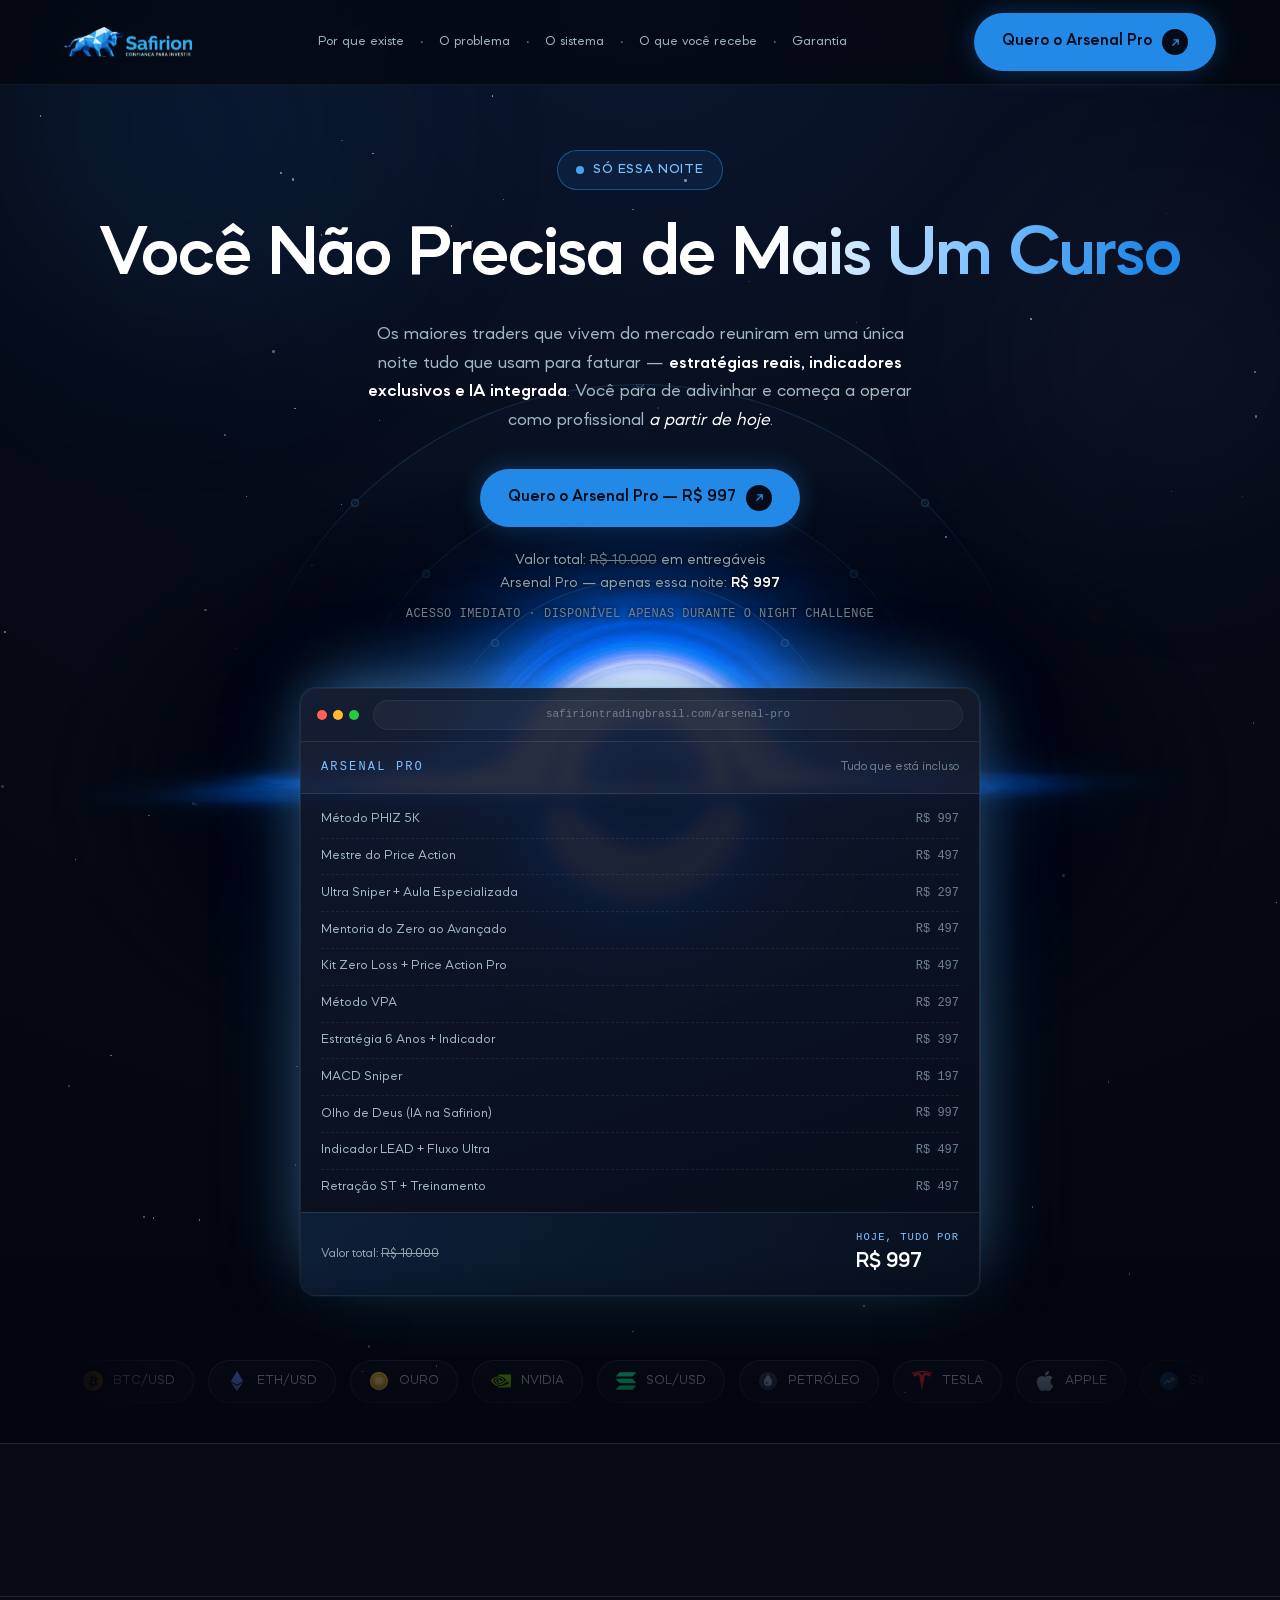
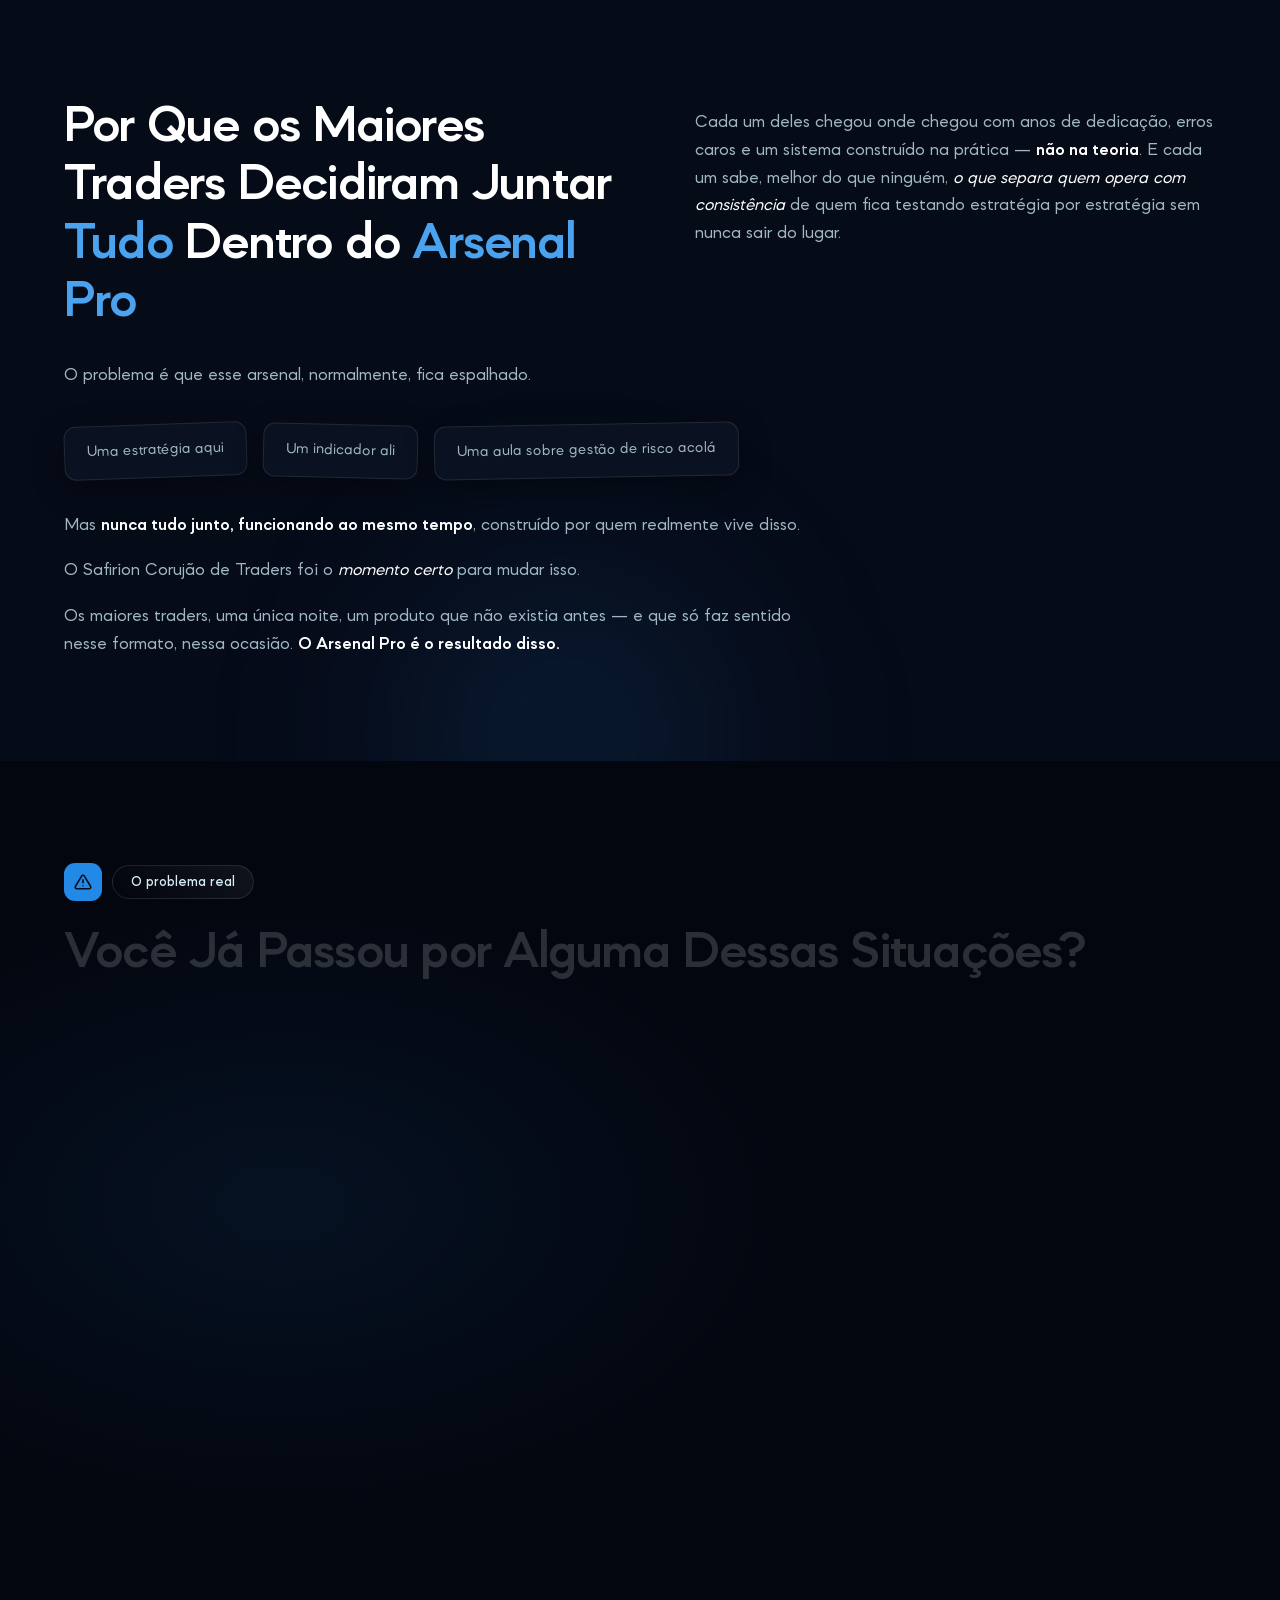
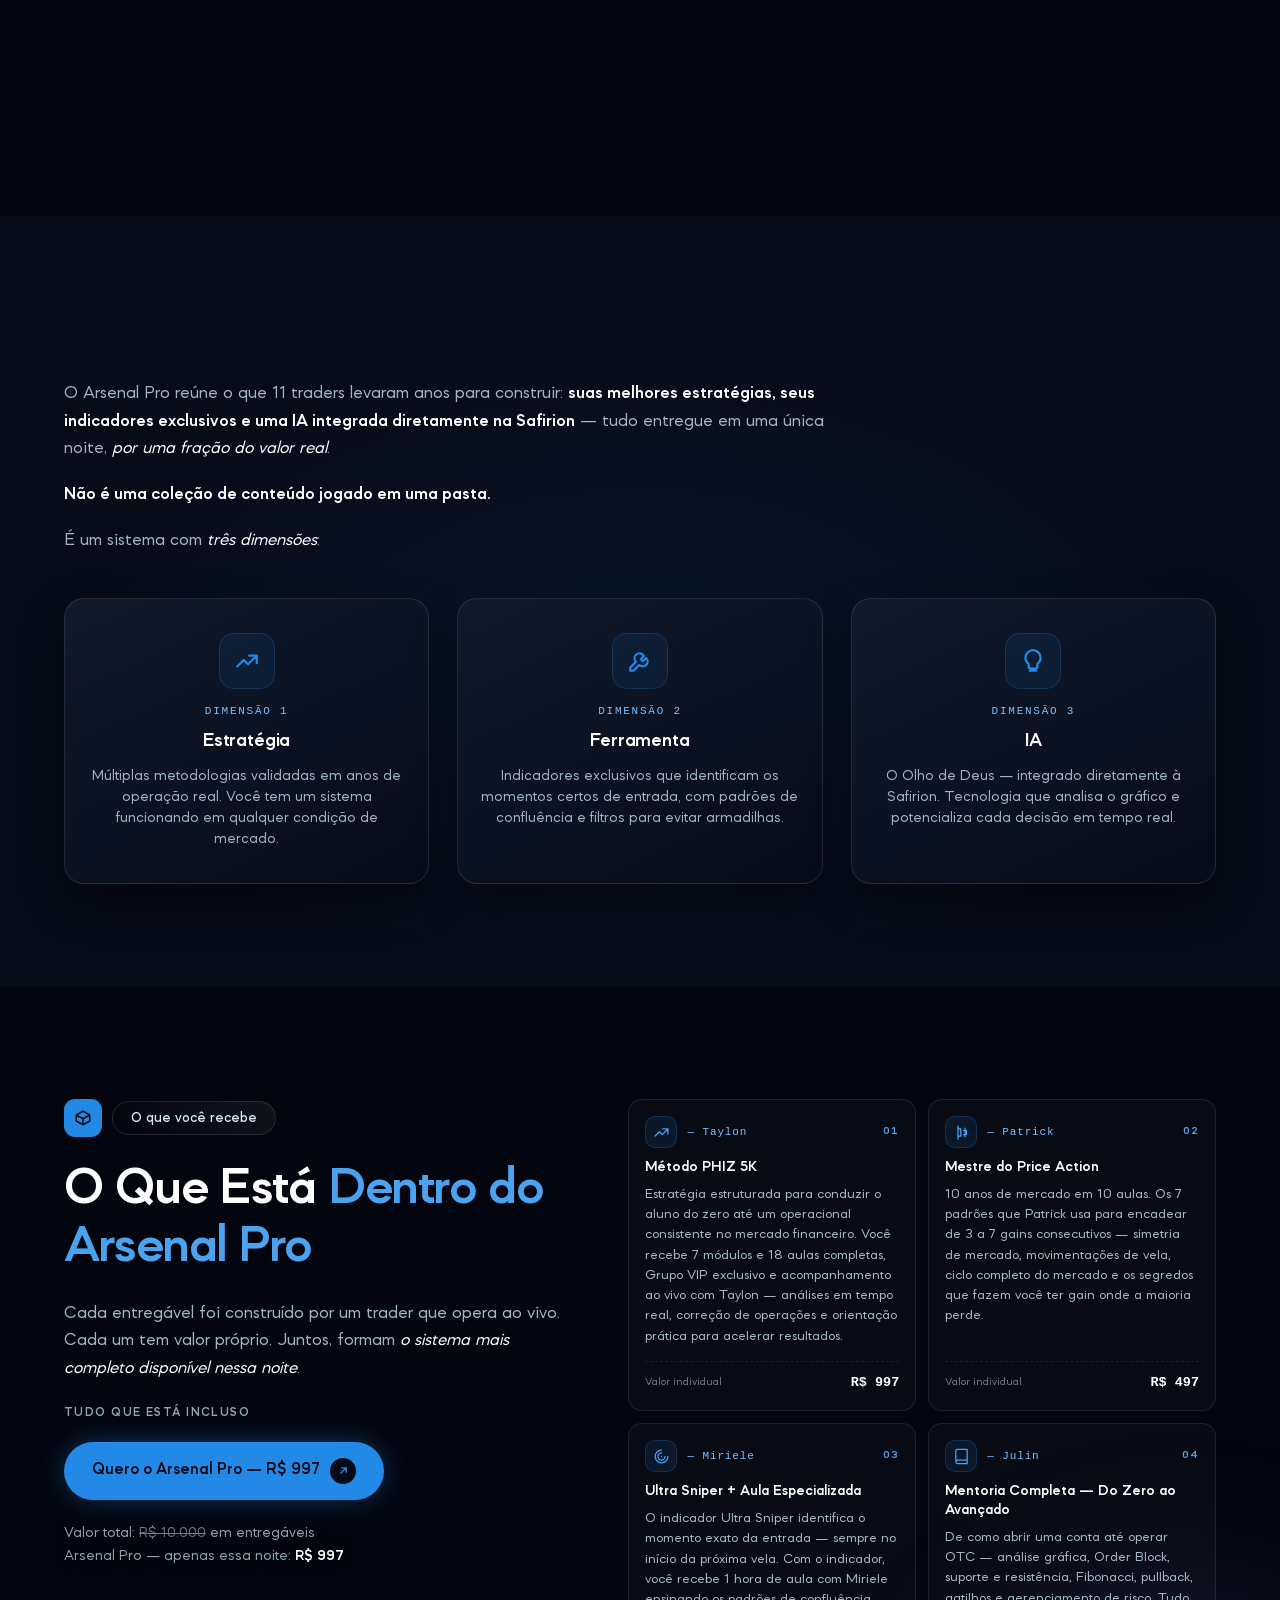
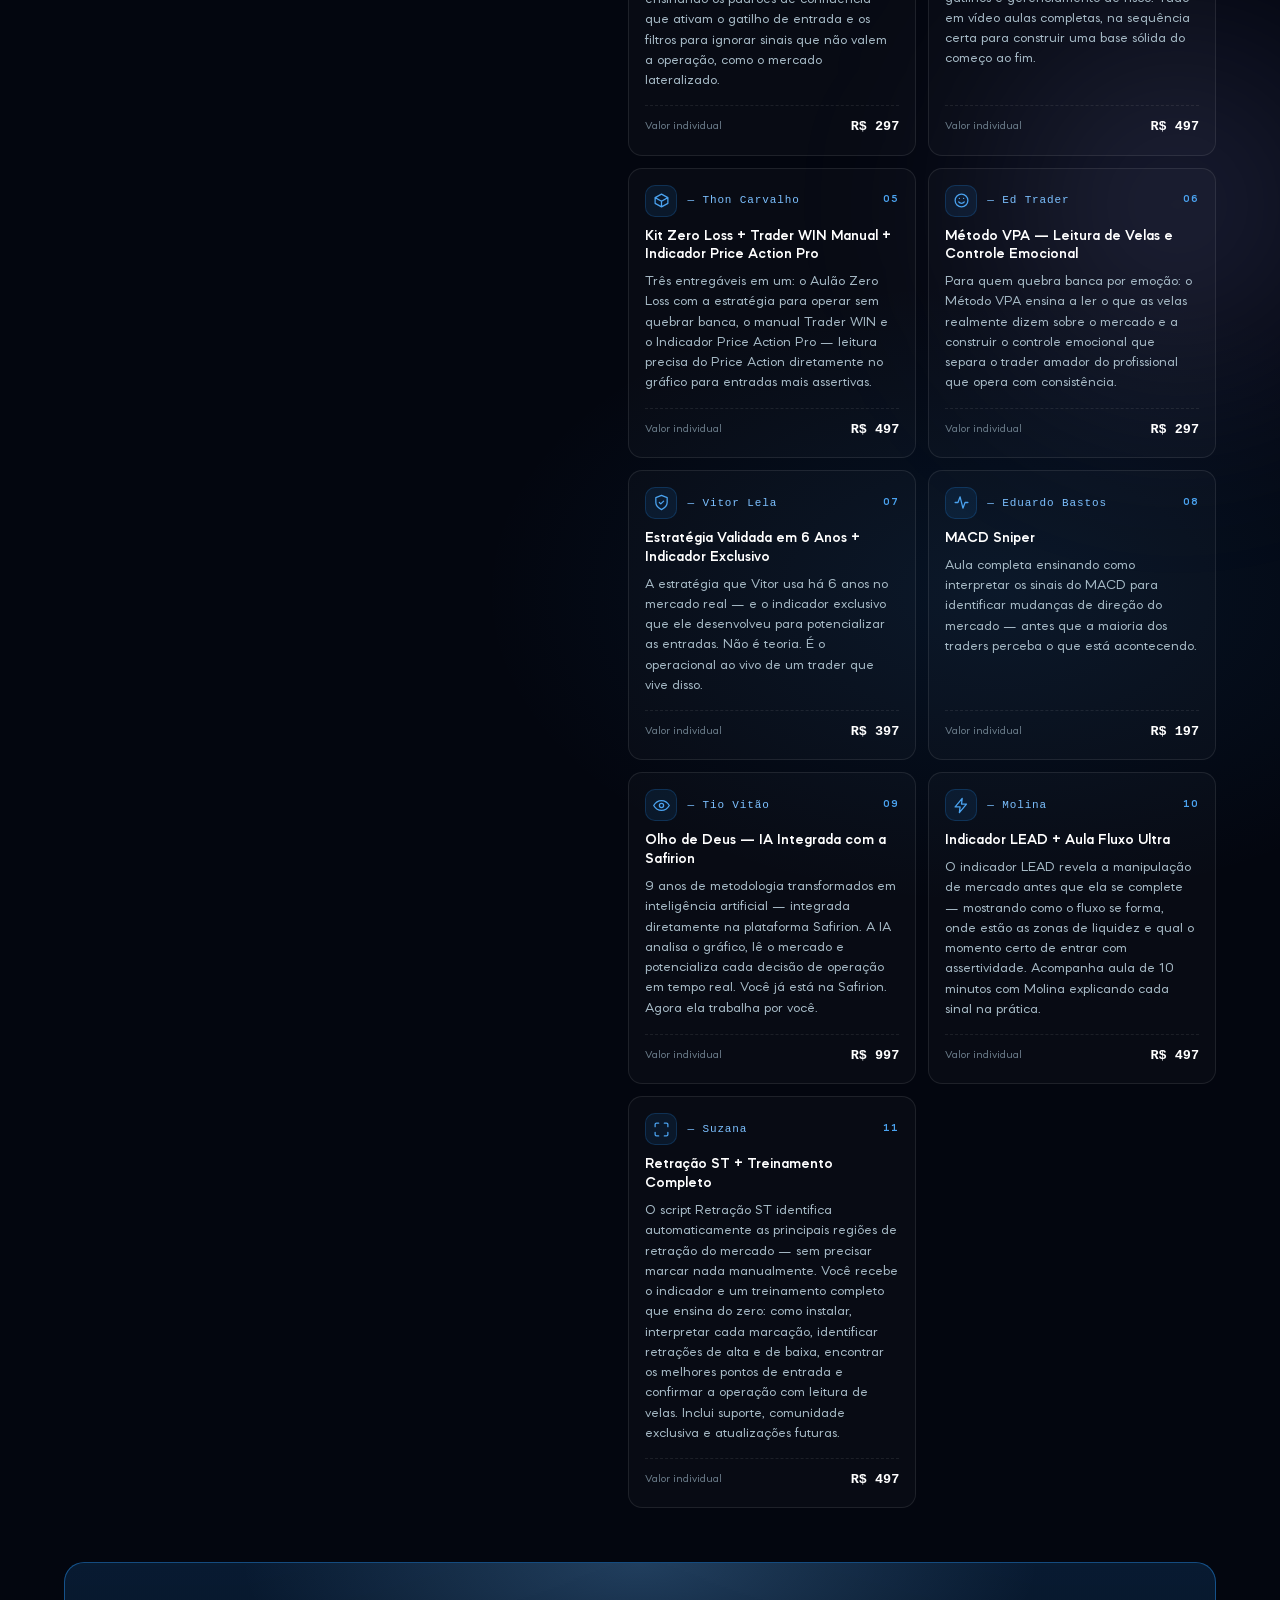
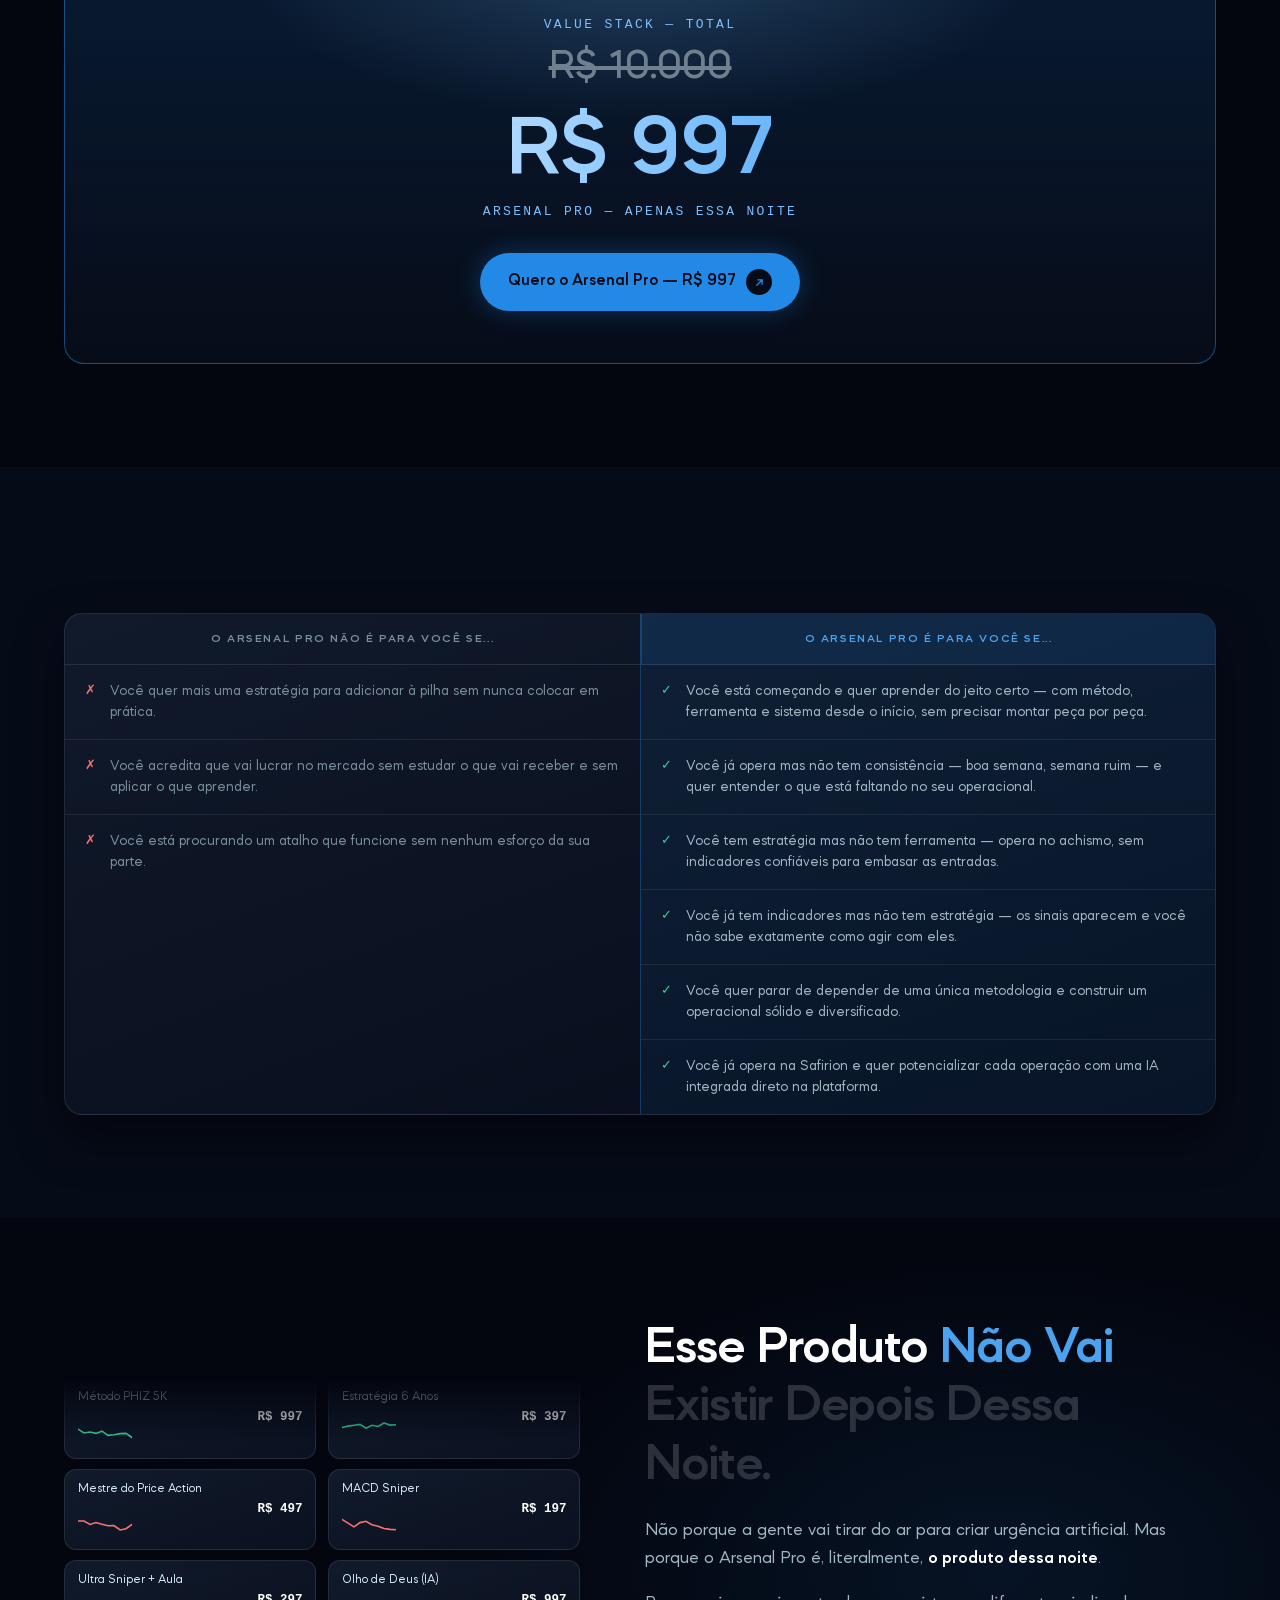
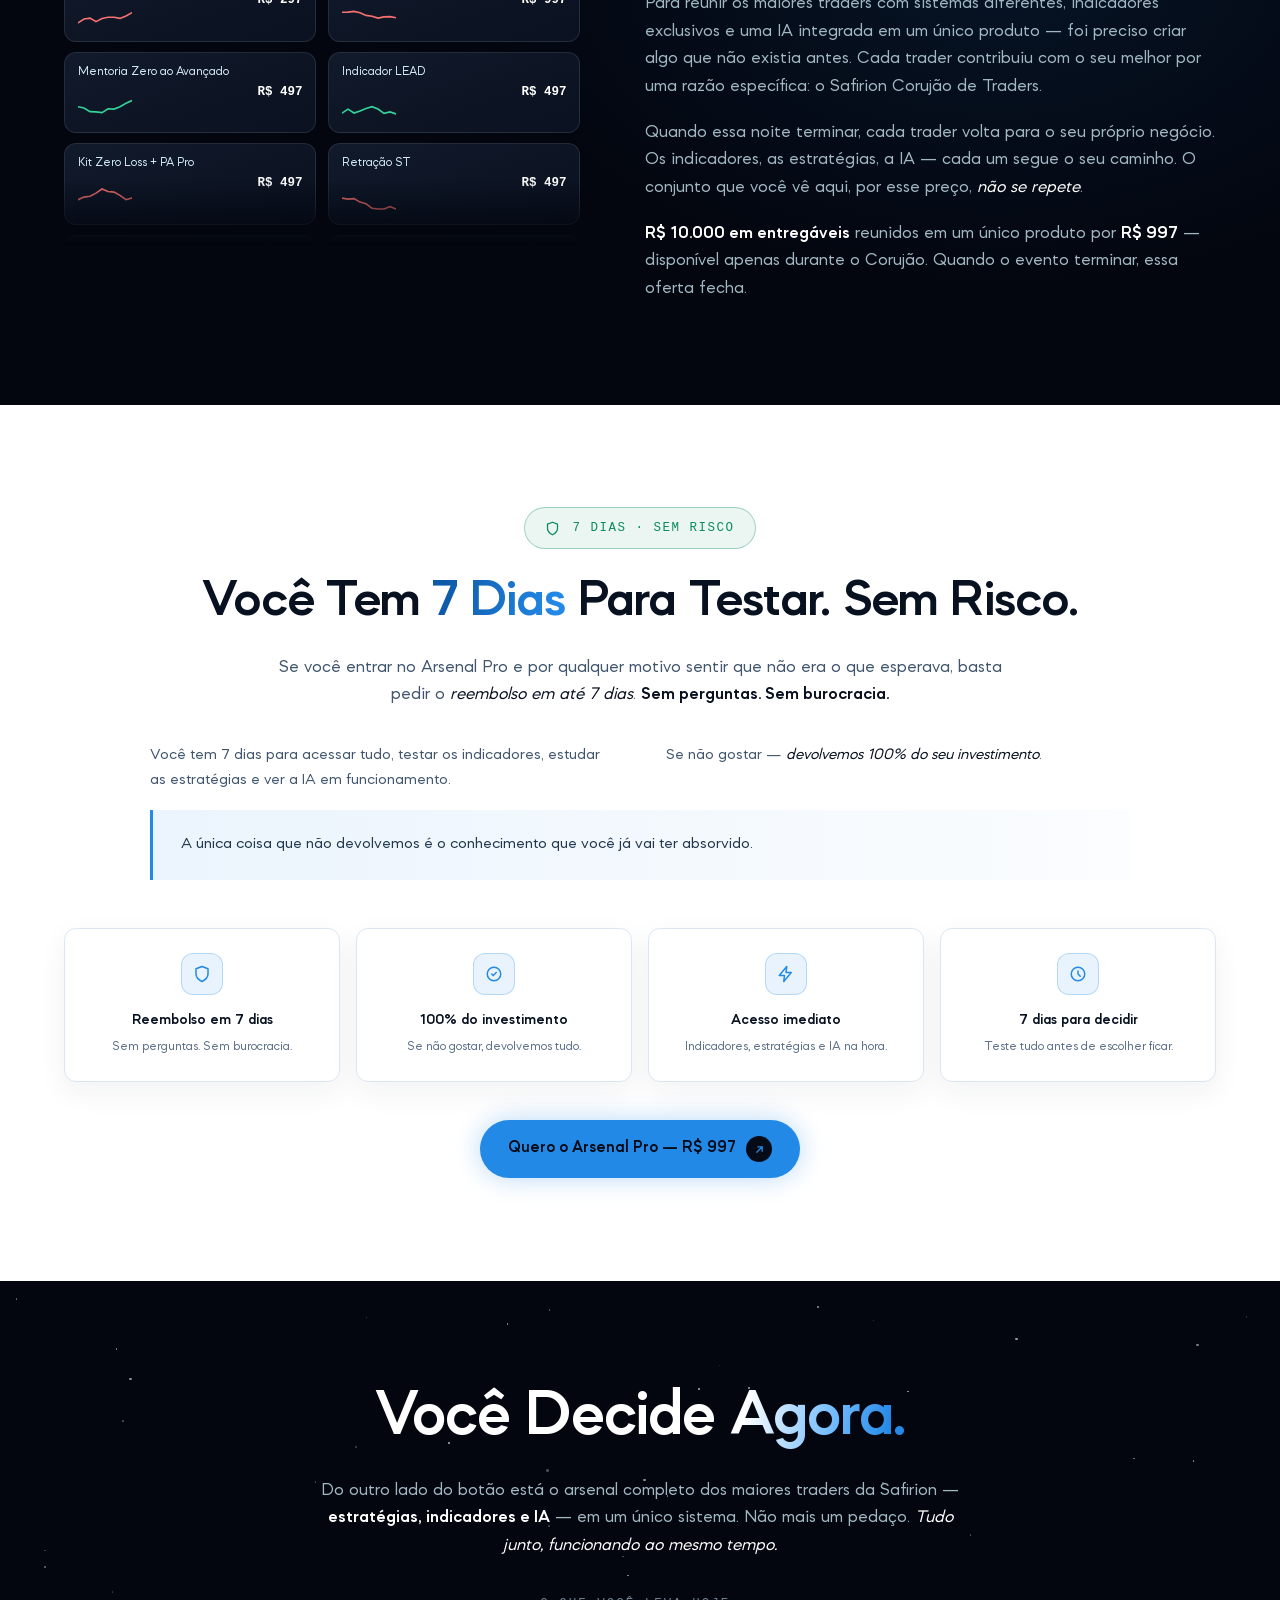
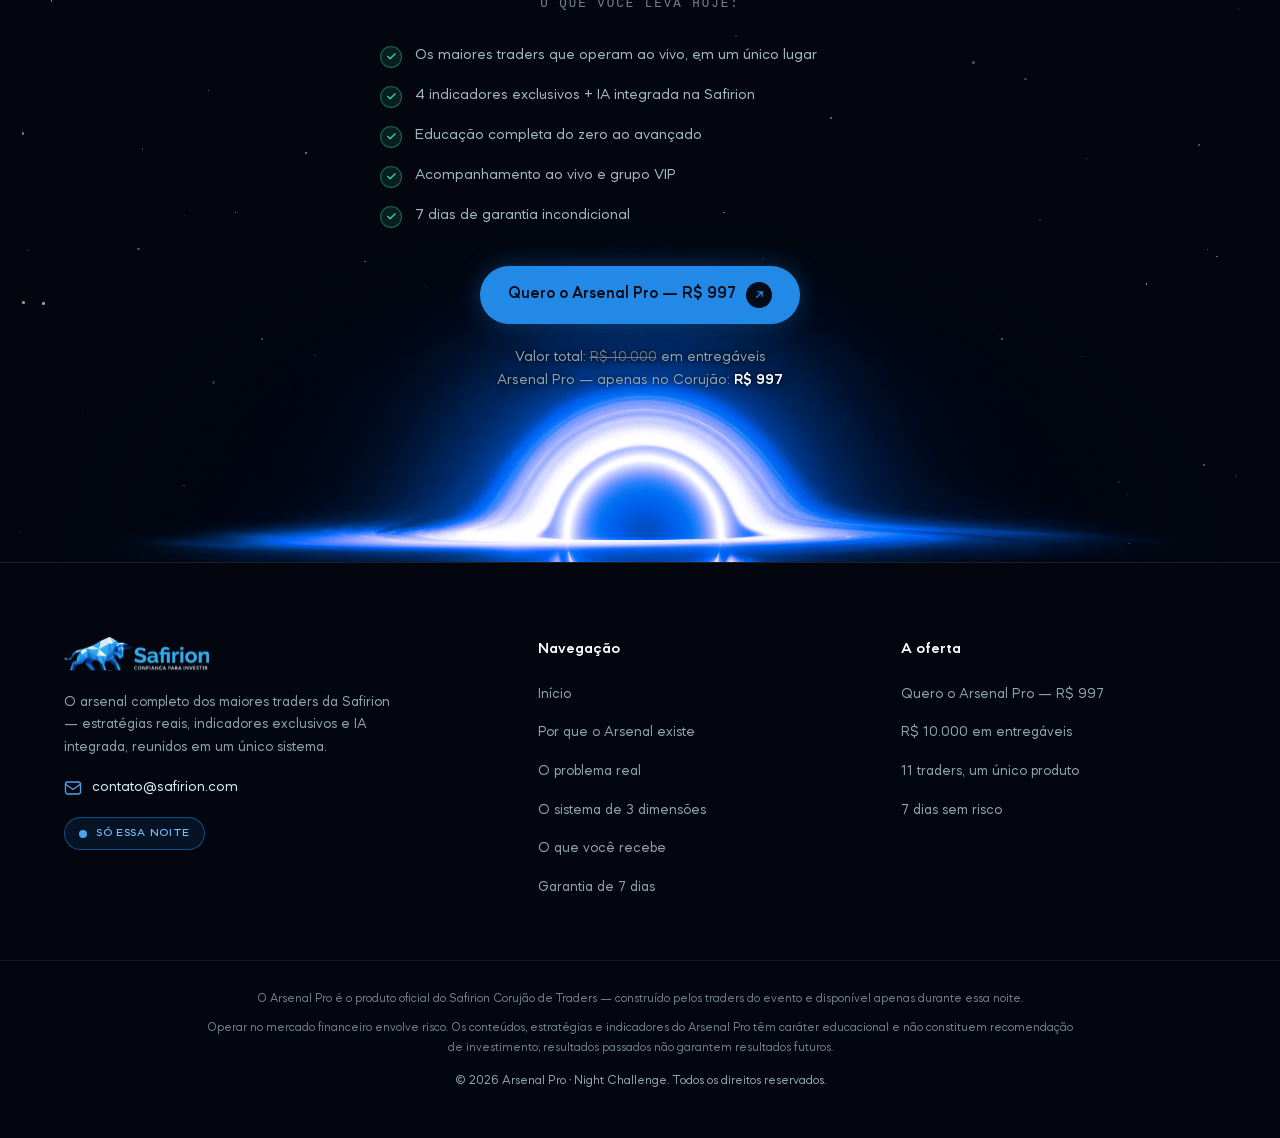
==== index.html @ 8c276f21 "Eyebrow acompanha o bloco sticky e o grude engata so ao chegar na secao O eyebrow "O que voce recebe" ====
<!DOCTYPE html>
<html lang="pt-BR">
<head>
<meta charset="UTF-8" />
<meta name="viewport" content="width=device-width, initial-scale=1.0" />
<title>Arsenal Pro | Night Challenge</title>
<meta name="description" content="O arsenal completo dos maiores traders que operam ao vivo: estratégias reais, indicadores exclusivos e IA integrada na Safirion. Disponível apenas durante o Night Challenge." />
<link rel="icon" href="data:image/svg+xml,%3Csvg xmlns='http://www.w3.org/2000/svg' viewBox='0 0 32 32'%3E%3Crect width='32' height='32' rx='7' fill='%23070C19'/%3E%3Cpath d='M16 6 L26 26 H21.5 L16 14.5 L10.5 26 H6 Z' fill='%232389E6'/%3E%3C/svg%3E" />
<style>
/* ============ FONTES (Mazzard — mesma família da Safirion) ============ */
@font-face{font-family:'Mazzard';src:url('assets/fonts/mazzard-light.woff2') format('woff2');font-weight:300;font-style:normal;font-display:swap}
@font-face{font-family:'Mazzard';src:url('assets/fonts/mazzard-regular.woff2') format('woff2');font-weight:400;font-style:normal;font-display:swap}
@font-face{font-family:'Mazzard';src:url('assets/fonts/mazzard-medium.woff2') format('woff2');font-weight:500;font-style:normal;font-display:swap}
@font-face{font-family:'Mazzard';src:url('assets/fonts/mazzard-semibold.woff2') format('woff2');font-weight:600;font-style:normal;font-display:swap}

/* ============ TOKENS (extraídos da safirion.com) ============ */
:root{
  --bg:#03060f;            /* fundo profundo */
  --bg-2:#060b18;          /* fundo seção */
  --bg-card:#0a1120;       /* cartão */
  --azul:#2389e6;          /* acento primário */
  --azul-claro:#4ba3f0;
  --azul-glow:#7cc0ff;
  --roxo:#9e9eff;
  --verde:#34d399;
  --vermelho:#f87171;
  --txt:#ffffff;
  --txt-2:#a1b8c3;         /* corpo */
  --txt-3:#8fa5b1;
  --txt-4:#6f818f;
  --borda:rgba(255,255,255,.1);
  --borda-azul:rgba(35,137,230,.5);
  --chip-bg:rgba(35,137,230,.1);
  --r:12px;
  --mono:ui-monospace,SFMono-Regular,'SF Mono',Menlo,monospace;
  --sans:'Mazzard',-apple-system,BlinkMacSystemFont,'Segoe UI',Roboto,sans-serif;
  --glow-cta:0 .6px 3px -0.4px rgba(35,137,230,.21),0 1.8px 9px -0.8px rgba(35,137,230,.24),0 4.8px 24px -1.1px rgba(35,137,230,.29),0 15px 75px -1.5px rgba(35,137,230,.48),0 .6px 3.2px -1.3px rgba(124,192,255,.96),0 1.9px 9.7px -2.5px rgba(124,192,255,.88),0 5.1px 25.5px -3.8px rgba(124,192,255,.68);
}
*{margin:0;padding:0;box-sizing:border-box}
html{scroll-behavior:smooth;scroll-padding-top:96px}
body{background:var(--bg);color:var(--txt);font-family:var(--sans);font-weight:400;line-height:1.6;overflow-x:hidden;-webkit-font-smoothing:antialiased}
::selection{background:rgba(35,137,230,.4)}
img{max-width:100%}
em{font-style:italic;color:var(--txt)}
strong{font-weight:600;color:var(--txt)}
a{color:inherit}

/* ============ UTILITÁRIOS ============ */
.wrap{max-width:1200px;width:100%;min-width:0;margin:0 auto;padding:0 24px;position:relative;z-index:2}
.marquee{max-width:100%;contain:inline-size}
.sec{position:relative;padding:clamp(64px,8vw,120px) 0;overflow:clip}
/* glow radial de fundo por seção (padrão ::before do clone) */
.glow-dir::before{content:'';position:absolute;inset:0;pointer-events:none;z-index:0;background:radial-gradient(760px 460px at 78% 45%,rgba(35,137,230,.1),transparent 68%)}
.glow-esq::before{content:'';position:absolute;inset:0;pointer-events:none;z-index:0;background:radial-gradient(760px 460px at 22% 42%,rgba(35,137,230,.09),transparent 68%)}
.glow-centro::before{content:'';position:absolute;inset:0;pointer-events:none;z-index:0;background:radial-gradient(820px 460px at 50% 58%,rgba(35,137,230,.08),transparent 70%)}
/* eyebrow no padrão do clone: quadrado azul sólido + pill gradiente */
.kicker{display:inline-flex;align-items:center;gap:10px;margin-bottom:24px}
.kicker .dot-chip{width:38px;height:38px;flex:0 0 auto;border-radius:11px;background:var(--azul);display:flex;align-items:center;justify-content:center}
.kicker .dot-chip svg{width:18px;height:18px;stroke:#060b18}
.kicker .pill{padding:9px 18px;border-radius:100px;border:1px solid var(--borda);background:linear-gradient(43deg,rgba(255,255,255,0) 0%,rgba(255,255,255,.06) 100%);font-size:14px;font-weight:500;color:#d6edf8;line-height:1}
/* headline "shine" do clone: bordas esmaecem no fundo, destaque azul sólido */
.sh{background-image:linear-gradient(90deg,rgb(10,17,32) -4%,rgb(255,255,255) 50%,rgb(10,17,32) 108%);-webkit-background-clip:text;background-clip:text;-webkit-text-fill-color:transparent;color:transparent}
h2 em,.titulo-azul{font-style:normal;color:var(--azul);-webkit-text-fill-color:var(--azul)}
h1,h2,h3{font-weight:600;line-height:1.12;letter-spacing:-.015em}
h2{font-size:clamp(30px,4.6vw,52px);margin-bottom:22px}
h3{font-size:20px;line-height:1.3}
.lead{color:var(--txt-2);font-size:clamp(16px,1.35vw,18.5px);max-width:760px}
.lead + .lead{margin-top:18px}
.num-chip{font-family:var(--mono);font-size:12px;color:var(--azul-claro);background:var(--chip-bg);border:1px solid rgba(35,137,230,.3);border-radius:100px;padding:4px 12px;letter-spacing:.08em}
.grad-blue{background:linear-gradient(100deg,#fff 10%,var(--azul-glow) 55%,var(--azul) 90%);-webkit-background-clip:text;background-clip:text;color:transparent}

/* revelação no scroll */
.rev{opacity:0;transform:translateY(34px);transition:opacity .8s cubic-bezier(.22,.61,.36,1),transform .8s cubic-bezier(.22,.61,.36,1)}
.rev.on{opacity:1;transform:none}
.rev-d1{transition-delay:.08s}.rev-d2{transition-delay:.16s}.rev-d3{transition-delay:.24s}.rev-d4{transition-delay:.32s}.rev-d5{transition-delay:.4s}

/* headline que "acende" palavra por palavra no scroll (efeito safirion) */
.fill-words .w{color:rgba(255,255,255,.16);transition:color .35s ease}
.fill-words .w.lit{color:#fff}
.fill-words .w.lit.destaque{color:var(--azul-claro)}

/* ============ FUNDOS: estrelas, auroras, mapa ============ */
.stars,.stars2{position:absolute;inset:0;pointer-events:none;z-index:0}
.stars span,.stars2 span{position:absolute;width:2px;height:2px;border-radius:50%;background:#fff;animation:twinkle 4s ease-in-out infinite}
@keyframes twinkle{0%,100%{opacity:.15}50%{opacity:.85}}
.aurora{position:absolute;border-radius:50%;filter:blur(90px);pointer-events:none;z-index:0;will-change:transform}
.aurora.a{width:52vw;height:52vw;left:-12vw;top:-16vw;background:radial-gradient(circle,rgba(35,137,230,.32),transparent 65%);animation:kvauroraA 34s ease-in-out infinite}
.aurora.b{width:44vw;height:44vw;right:-14vw;top:6vw;background:radial-gradient(circle,rgba(158,158,255,.2),transparent 65%);animation:kvauroraB 42s ease-in-out infinite}
.aurora.c{width:40vw;height:40vw;left:24vw;bottom:-18vw;background:radial-gradient(circle,rgba(35,137,230,.18),transparent 65%);animation:kvauroraC 38s ease-in-out infinite}
@keyframes kvauroraA{0%,100%{transform:translate3d(0,0,0) scale(1)}33%{transform:translate3d(14%,6%,0) scale(1.18)}66%{transform:translate3d(-8%,-4%,0) scale(.92)}}
@keyframes kvauroraB{0%,100%{transform:translate3d(0,0,0) scale(1.05)}40%{transform:translate3d(-18%,8%,0) scale(.88)}70%{transform:translate3d(10%,-6%,0) scale(1.22)}}
@keyframes kvauroraC{0%,100%{transform:translate3d(0,0,0) scale(.95)}30%{transform:translate3d(-12%,-8%,0) scale(1.15)}65%{transform:translate3d(6%,10%,0) scale(1.02)}}
.mapa{position:absolute;left:50%;top:52%;transform:translate(-50%,-50%);width:min(1500px,120vw);opacity:.28;pointer-events:none;z-index:0;animation:kvmapdrift 26s ease-in-out infinite}
@keyframes kvmapdrift{0%,100%{transform:translate(-50%,-50%) scale(1)}50%{transform:translate(-50.6%,-49.6%) scale(1.045)}}

/* ============ HEADER FIXO (estilo safirion) ============ */
.topo{position:fixed;inset:0 0 auto 0;z-index:50;background:rgba(3,6,15,.72);backdrop-filter:blur(14px);-webkit-backdrop-filter:blur(14px);border-bottom:1px solid rgba(255,255,255,.06)}
.topo-inner{display:flex;align-items:center;justify-content:space-between;gap:20px;padding-top:13px;padding-bottom:13px}
.topo .logo{display:flex;align-items:center;text-decoration:none}
.topo .logo img{height:30px;display:block}
.topo-links{display:flex;align-items:center;gap:2px;font-size:13.5px;color:var(--txt-2)}
.topo-links a{text-decoration:none;color:var(--txt-2);padding:8px 12px;border-radius:100px;transition:color .25s}
.topo-links a:hover{color:#fff}
.topo-links .sep{color:var(--txt-4);font-size:8px;padding:0 2px}
.cta-mini{padding:11px 20px;font-size:14px;gap:9px;white-space:nowrap}
.cta-mini .seta{width:24px;height:24px}
.cta-mini .seta svg{width:11px;height:11px}

/* ============ HERO (experiência black-hole estilo Reflect, em azul Safirion) ============ */
.hero{position:relative;min-height:100svh;display:flex;flex-direction:column;padding:150px 0 40px;overflow:hidden;background:radial-gradient(120% 90% at 50% 0%,#0a1730 0%,var(--bg-2) 45%,var(--bg) 100%)}
.hero::after{content:'';position:absolute;inset:auto 0 0 0;height:180px;background:linear-gradient(to bottom,transparent,var(--bg));z-index:4;pointer-events:none}
.hero-conteudo{text-align:center;display:flex;flex-direction:column;align-items:center;position:relative;z-index:3}
.hero-conteudo .sub{margin-left:auto;margin-right:auto}

/* --- buraco negro --- */
.bh{position:absolute;left:50%;top:138px;transform:translateX(-50%);width:1440px;height:1300px;pointer-events:none;z-index:1;-webkit-mask-image:radial-gradient(50% 50% at 50% 50%,#fff 61%,transparent 100%);mask-image:radial-gradient(50% 50% at 50% 50%,#fff 61%,transparent 100%)}
.bh-vortex{position:absolute;left:50%;top:50%;width:1440px;height:810px;transform:translate(-50%,-50%);object-fit:cover;filter:hue-rotate(-46deg) saturate(1.15);-webkit-mask-image:radial-gradient(50% 50% at 50% 50%,#fff 55%,transparent 82%);mask-image:radial-gradient(50% 50% at 50% 50%,#fff 55%,transparent 82%)}
/* anel de estrelas orbitando */
.bh-stars{position:absolute;left:50%;top:50%;width:700px;height:700px;transform:translateZ(0) translate(-50%,-50%);animation:bhStarsGira 70s linear infinite;-webkit-mask-image:radial-gradient(50% 50% at 50% 50%,rgba(217,217,217,0) 27%,#d9d9d9 48%,rgba(217,217,217,.8) 75%,rgba(217,217,217,0) 100%);mask-image:radial-gradient(50% 50% at 50% 50%,rgba(217,217,217,0) 27%,#d9d9d9 48%,rgba(217,217,217,.8) 75%,rgba(217,217,217,0) 100%)}
.bh-stars i{position:absolute;width:2px;height:2px;border-radius:5px;background:rgba(255,255,255,0);animation:bhTwinkle linear infinite}
.bh-stars i:nth-child(3n){opacity:.5}
@keyframes bhStarsGira{0%{transform:translateZ(0) translate(-50%,-50%) rotate(0)}100%{transform:translateZ(0) translate(-50%,-50%) rotate(-360deg)}}
@keyframes bhTwinkle{0%{background:rgba(255,255,255,0);transform:translateZ(0) translate(0) scale(1)}10%{background:#fff}100%{background:#fff;transform:translateZ(0) var(--drift) scale(.5)}}
/* círculos concêntricos com pontos (só o arco de cima aparece, como na Reflect) */
.bh-circulos{position:absolute;left:50%;top:50%;width:808px;height:808px;transform:translateZ(0) translate(-50%,-50%);z-index:2}
.bh-circulos>div{position:absolute;left:50%;top:50%;transform:translateZ(0) translate(-50%,-50%);width:100%;height:100%;-webkit-mask-image:linear-gradient(180deg,rgba(124,192,255,.6) 9.4%,rgba(124,192,255,0) 29.8%);mask-image:linear-gradient(180deg,rgba(124,192,255,.6) 9.4%,rgba(124,192,255,0) 29.8%)}
.bh-circulos>div:nth-child(2){width:608px;height:608px;opacity:.6}
.bh-circulos>div:nth-child(3){width:416px;height:416px}
.bh-circulos>div:nth-child(3) .bh-circ{animation:none}
.bh-circ{position:relative;width:100%;height:100%;border-radius:50%;animation:bhCircGira 100s linear infinite}
.bh-circ::before{content:'';position:absolute;inset:0;border-radius:50%;border:1px solid rgba(75,163,240,.32);background:rgba(75,163,240,.04)}
@keyframes bhCircGira{0%{transform:rotate(0)}100%{transform:rotate(360deg)}}
.bh-dot{position:absolute;width:8px;height:8px}
.bh-dot::before{content:'';display:block;width:6px;height:6px;border-radius:50%;border:1px solid rgba(124,192,255,.45);background:rgba(75,163,240,.15);backdrop-filter:blur(10px)}
.bh-dot:nth-child(1){left:-4px;top:50%;transform:translateY(-50%)}
.bh-dot:nth-child(2){left:14.2%;top:14.2%}
.bh-dot:nth-child(3){left:14.2%;bottom:14.2%}
.bh-dot:nth-child(4){left:50%;top:-4px;transform:translateX(-50%)}
.bh-dot:nth-child(5){left:50%;bottom:-4px;transform:translateX(-50%)}
.bh-dot:nth-child(6){right:14.2%;top:14.2%}
.bh-dot:nth-child(7){right:14.2%;bottom:14.2%}
.bh-dot:nth-child(8){right:-4px;top:50%;transform:translateY(-50%)}
/* zona do painel: emerge da luz do horizonte */
.painel-zona{position:relative;z-index:3;margin-top:64px;display:flex;justify-content:center}
/* black hole do CTA final (reflect repete o efeito no fechamento) */
.bh-final{top:auto;bottom:-430px;height:900px}
.bh-final .bh-vortex{top:50%}
.bh-final .bh-stars{top:38%}
.bh-final .bh-circulos{top:38%}
.hero-grid{display:grid;grid-template-columns:1.08fr .92fr;gap:56px;align-items:center}
.badge-noite{display:inline-flex;align-items:center;gap:9px;padding:8px 18px;border-radius:100px;border:1px solid var(--borda-azul);background:var(--chip-bg);font-size:13.5px;color:var(--azul-glow);letter-spacing:.06em;text-transform:uppercase;font-weight:500;margin-bottom:26px}
.badge-noite .viva{width:8px;height:8px;border-radius:50%;background:var(--azul-claro);animation:kv-pulsa 1.8s ease-out infinite}
@keyframes kv-pulsa{0%{box-shadow:0 0 0 0 rgba(35,137,230,.5)}70%{box-shadow:0 0 0 9px rgba(35,137,230,0)}100%{box-shadow:0 0 0 0 rgba(35,137,230,0)}}
.hero h1{font-size:clamp(40px,5.6vw,72px);margin-bottom:24px}
.hero h1 .grad-blue{display:inline}
.hero .sub{color:var(--txt-2);font-size:clamp(16.5px,1.4vw,19px);max-width:560px;margin-bottom:34px}
/* CTA no padrão exato do clone: azul sólido, texto escuro, círculo escuro com seta azul */
.cta{display:inline-flex;align-items:center;gap:10px;padding:16px 28px;border-radius:999px;background:var(--azul);color:#060b18;font-family:var(--sans);font-weight:700;font-size:16px;text-decoration:none;border:none;cursor:pointer;box-shadow:0 0 26px rgba(35,137,230,.32);transition:transform .28s ease,box-shadow .28s ease,filter .28s ease;position:relative}
.cta:hover{transform:translateY(-3px);filter:brightness(1.07);box-shadow:0 0 44px rgba(35,137,230,.55)}
.cta .seta{width:26px;height:26px;border-radius:50%;background:#060b18;display:flex;align-items:center;justify-content:center;flex:none}
.cta .seta svg{width:13px;height:13px;stroke:var(--azul)}
.ancora{margin-top:22px;font-size:14.5px;color:var(--txt-3);text-shadow:0 1px 14px rgba(3,6,15,.9),0 0 4px rgba(3,6,15,.8)}
.micro{text-shadow:0 1px 14px rgba(3,6,15,.9),0 0 4px rgba(3,6,15,.8)}
.ancora .riscado{text-decoration:line-through;color:var(--txt-4)}
.ancora .forte{color:#fff;font-weight:600}
.micro{margin-top:10px;font-family:var(--mono);font-size:12px;color:var(--txt-4);letter-spacing:.04em}

/* painel flutuante 3D (estilo painel safirion) */
.painel-wrap{perspective:1200px;position:relative;z-index:3;width:100%;max-width:680px}
.painel{background:linear-gradient(160deg,rgba(16,26,48,.92),rgba(7,12,25,.96));border:1px solid var(--borda);border-radius:16px;box-shadow:0 -14px 60px -18px rgba(124,192,255,.5),0 18px 44px rgba(0,0,0,.55),0 0 0 1px rgba(35,137,230,.15),0 0 90px -18px rgba(35,137,230,.45);overflow:hidden;animation:kvfloat 9s ease-in-out infinite;will-change:transform;backdrop-filter:blur(6px)}
@keyframes kvfloat{0%,100%{transform:rotateX(3deg) translateY(0)}50%{transform:rotateX(-2deg) translateY(-12px)}}
.painel-chrome{display:flex;align-items:center;gap:14px;padding:11px 16px;border-bottom:1px solid var(--borda);background:rgba(255,255,255,.02)}
.painel-chrome .bolas{display:flex;gap:6px}
.painel-chrome .bolas i{width:10px;height:10px;border-radius:50%}
.painel-chrome .bolas i:nth-child(1){background:#ff5f57}
.painel-chrome .bolas i:nth-child(2){background:#febc2e}
.painel-chrome .bolas i:nth-child(3){background:#28c840}
.painel-chrome .url{flex:1;text-align:center;font-family:var(--mono);font-size:11px;color:var(--txt-4);background:rgba(255,255,255,.04);border:1px solid rgba(255,255,255,.06);border-radius:100px;padding:5px 14px;white-space:nowrap;overflow:hidden;text-overflow:ellipsis}
.painel-top{display:flex;align-items:center;justify-content:space-between;padding:16px 20px;border-bottom:1px solid var(--borda);background:rgba(255,255,255,.03)}
.painel-top .tt{font-family:var(--mono);letter-spacing:.18em;font-size:12px;color:var(--azul-glow)}
.painel-top .st{font-size:12px;color:var(--txt-4)}
.painel-lista{padding:8px 20px 6px}
.painel-item{display:flex;justify-content:space-between;align-items:center;gap:14px;padding:7.5px 0;border-bottom:1px dashed rgba(255,255,255,.07);font-size:13px}
.painel-item:last-child{border-bottom:none}
.painel-item .nm{color:var(--txt-2)}
.painel-item .pv{font-family:var(--mono);font-size:12px;color:var(--txt-4);white-space:nowrap}
.painel-foot{padding:16px 20px;border-top:1px solid var(--borda);display:flex;justify-content:space-between;align-items:center;background:linear-gradient(90deg,rgba(35,137,230,.12),rgba(35,137,230,.03))}
.painel-foot .lbl{font-size:12.5px;color:var(--txt-3)}
.painel-foot .lbl .riscado{text-decoration:line-through}
.painel-foot .hoje{font-weight:600;font-size:21px}
.painel-foot .hoje small{display:block;font-weight:400;font-family:var(--mono);font-size:10.5px;color:var(--azul-glow);letter-spacing:.1em;text-transform:uppercase}

/* marquee de ativos */
.marquee{position:relative;z-index:2;margin-top:64px;overflow:hidden;-webkit-mask-image:linear-gradient(90deg,transparent,#000 12%,#000 88%,transparent);mask-image:linear-gradient(90deg,transparent,#000 12%,#000 88%,transparent)}
.marquee-trilho{display:flex;gap:14px;width:max-content;animation:kvmarq 36s linear infinite}
@keyframes kvmarq{0%{transform:translateX(0)}100%{transform:translateX(-50%)}}
.ativo{display:flex;align-items:center;gap:10px;padding:10px 18px;border-radius:100px;border:1px solid var(--borda);background:rgba(255,255,255,.03);font-size:13px;color:var(--txt-2);white-space:nowrap}
.ativo img{width:20px;height:20px}
.ativo .var{font-family:var(--mono);font-size:11.5px}
.ativo .up{color:var(--verde)}.ativo .down{color:var(--vermelho)}

/* ============ FAIXA DE STATS ============ */
.stats{border-top:1px solid var(--borda);border-bottom:1px solid var(--borda);background:rgba(255,255,255,.02)}
.stats .wrap{display:grid;grid-template-columns:repeat(3,1fr);gap:24px;padding-top:34px;padding-bottom:34px}
.stat{text-align:center}
.stat .v{font-size:clamp(26px,3vw,38px);font-weight:600}
.stat .l{font-family:var(--mono);font-size:12px;letter-spacing:.14em;text-transform:uppercase;color:var(--txt-4);margin-top:4px}

/* ============ SEÇÃO NARRATIVA ============ */
.espalhado{display:flex;gap:16px;flex-wrap:wrap;margin:34px 0}
.peca{padding:14px 22px;border-radius:var(--r);border:1px solid var(--borda);background:var(--bg-card);color:var(--txt-2);font-size:15px;box-shadow:0 10px 30px rgba(0,0,0,.35)}
.peca:nth-child(1){transform:rotate(-2deg)}
.peca:nth-child(2){transform:rotate(1.4deg)}
.peca:nth-child(3){transform:rotate(-1deg)}

/* ============ CARDS GENÉRICOS ============ */
/* card no padrão exato .kvc do clone */
.card{position:relative;display:flex;flex-direction:column;min-width:0;background:linear-gradient(155deg,#111a2b 0%,#0a1120 60%,#060b18 100%);border:1px solid rgba(255,255,255,.1);border-radius:20px;padding:clamp(22px,1.8vw,30px);transition:transform .3s cubic-bezier(.2,.8,.2,1),border-color .3s ease,box-shadow .3s ease}
.card::after{content:'';position:absolute;inset:0;border-radius:20px;pointer-events:none;opacity:0;background:radial-gradient(120% 90% at 50% 120%,rgba(35,137,230,.16),transparent 62%);transition:opacity .35s ease}
.card:hover{transform:translateY(-6px);border-color:rgba(35,137,230,.42);box-shadow:0 18px 44px rgba(0,0,0,.5)}
.card:hover::after{opacity:1}
.icone-chip{width:52px;height:52px;flex:0 0 auto;border-radius:14px;background:rgba(35,137,230,.08);border:1px solid rgba(35,137,230,.22);display:flex;align-items:center;justify-content:center;margin-bottom:20px;padding:12px}
.icone-chip svg{width:100%;height:100%;stroke:var(--azul)}
/* pill numérica de rodapé dos cards (.kvc-n) */
.num-rodape{display:inline-flex;align-items:center;justify-content:center;align-self:flex-start;min-width:44px;height:30px;padding:0 12px;border:1px solid rgba(255,255,255,.14);border-radius:999px;color:#7a8f9b;font-size:13px;font-weight:600;margin-top:auto}

/* dores 001–005: grid .kvc-grid do clone, carrossel scroll-snap no mobile */
.dores{display:grid;grid-template-columns:repeat(3,1fr);gap:clamp(14px,1.3vw,20px);margin-top:46px;padding-top:14px}
.dor p{color:#a1b8c3;font-size:clamp(13.5px,1vw,15px);line-height:1.6;margin-bottom:26px;flex:1}
.dores-dots{display:none}
.dor-resumo{grid-column:1/-1;background:linear-gradient(120deg,rgba(35,137,230,.14),#0a1120 55%,#060b18 100%);border-color:rgba(35,137,230,.4)}
.dor-resumo h3{font-size:clamp(20px,2.2vw,26px);margin-bottom:12px}
.dor-resumo p{color:var(--txt-2)}

/* dimensões: anatomia .kvp-selo do clone (card centrado) */
.dims{display:grid;grid-template-columns:repeat(3,1fr);gap:clamp(16px,2.2vw,32px);margin-top:44px}
.dim{align-items:center;text-align:center;gap:10px;padding:clamp(24px,2.6vw,36px) clamp(16px,1.8vw,24px);box-shadow:0 18px 40px rgba(0,0,0,.45)}
.dim .icone-chip{width:56px;height:56px;border-radius:15px;margin:0 0 4px;padding:14px}
.dim .tag{font-family:var(--mono);font-size:11px;letter-spacing:.16em;text-transform:uppercase;color:var(--azul-glow)}
.dim h3{font-size:clamp(16px,1.5vw,19px);letter-spacing:-.01em;line-height:1.25;margin-bottom:2px}
.dim p{font-size:clamp(13px,1.15vw,14.5px);color:#a1b8c3;line-height:1.45}

/* ============ ENTREGÁVEIS: split + lista .kvcd-passos do clone ============ */
.recebe-wrap{display:grid;grid-template-columns:.92fr 1.08fr;gap:clamp(34px,5vw,72px);align-items:start;margin-top:10px}
/* gruda centralizado só quando a seção chega: top = 50vh - metade da altura real (JS) */
.recebe-esq{position:sticky;top:calc(50vh - var(--esq-meia,230px))}
@media (max-height:620px){.recebe-esq{top:90px}}
.recebe-esq .lead{margin-bottom:22px}
.recebe-label{margin:0 0 18px;color:#8fa5b1;font-size:12px;font-weight:600;letter-spacing:.12em;text-transform:uppercase}
.itens-passos{list-style:none;counter-reset:passo;margin:0;padding:0;display:grid;grid-template-columns:1fr 1fr;gap:12px}
.itens-passos li{counter-increment:passo;display:flex;flex-direction:column;padding:16px 16px 17px;border-radius:14px;border:1px solid rgba(255,255,255,.09);background:rgba(255,255,255,.022);color:#a8bcc8;font-size:13.5px;line-height:1.5;transition:border-color .25s ease,background .25s ease,transform .25s ease}
.itens-passos li:hover{transform:translateY(-2px);border-color:rgba(35,137,230,.34);background:rgba(35,137,230,.05)}
.itens-passos .li-topo{display:flex;align-items:center;gap:10px;margin-bottom:11px}
.itens-passos .ic{width:32px;height:32px;flex:0 0 auto;border-radius:10px;display:flex;align-items:center;justify-content:center;background:rgba(35,137,230,.1);border:1px solid rgba(35,137,230,.22);color:var(--azul-claro)}
.itens-passos .ic svg{width:17px;height:17px;stroke:var(--azul-claro)}
.itens-passos .li-topo::after{content:counter(passo,decimal-leading-zero);color:var(--azul-claro);font-size:11px;font-weight:700;letter-spacing:.09em;font-variant-numeric:tabular-nums;margin-left:auto}
.itens-passos .trader{font-family:var(--mono);font-size:11px;color:var(--azul-glow);letter-spacing:.08em}
.itens-passos b{display:block;color:#fff;font-weight:600;font-size:14.5px;line-height:1.3;margin-bottom:7px}
.itens-passos p{margin:0 0 14px;flex:1}
.itens-passos .valor{display:flex;justify-content:space-between;align-items:center;padding-top:11px;border-top:1px dashed rgba(255,255,255,.08)}
.itens-passos .valor .l{font-size:11px;color:var(--txt-4)}
.itens-passos .valor .v{font-family:var(--mono);font-size:13.5px;font-weight:600;color:#fff}

/* value stack */
.stack{margin-top:54px;text-align:center;background:linear-gradient(180deg,rgba(35,137,230,.16),rgba(8,13,26,.92));border:1px solid var(--borda-azul);border-radius:20px;padding:52px 30px;position:relative;overflow:hidden}
.stack::after{content:'';position:absolute;left:50%;top:-40%;width:70%;height:80%;transform:translateX(-50%);background:radial-gradient(ellipse,rgba(124,192,255,.22),transparent 70%);pointer-events:none}
.stack .riscado-g{font-size:clamp(26px,3.4vw,40px);color:var(--txt-4);text-decoration:line-through;font-weight:500}
.stack .precao{font-size:clamp(48px,7vw,84px);font-weight:600;line-height:1.05;margin:8px 0 6px}
.stack .apenas{font-family:var(--mono);font-size:13px;letter-spacing:.18em;text-transform:uppercase;color:var(--azul-glow)}
.stack .cta{margin-top:30px}

/* ============ PARA VOCÊ / NÃO É: tabela comparativa .kvcmp do clone ============ */
.pra-quem{margin-top:44px;border:1px solid rgba(255,255,255,.1);border-radius:18px;overflow:hidden;background:linear-gradient(160deg,#111a2b 0%,#0a1120 62%,#060b18 100%);box-shadow:0 22px 46px rgba(0,0,0,.5)}
.pra-quem .th{display:flex;align-items:center;justify-content:center;gap:8px;padding:16px 14px;border-bottom:1px solid rgba(255,255,255,.1);font-size:11.5px;font-weight:600;letter-spacing:.14em;text-transform:uppercase;text-align:center}
.pra-quem .th--nao{color:#7a8f9b}
.pra-quem .th--sim{color:var(--azul-claro);background:rgba(35,137,230,.1);border-left:1px solid rgba(35,137,230,.32)}
.pra-quem .corpo{display:grid;grid-template-columns:1fr 1fr}
.pra-quem .col{display:flex;flex-direction:column}
.pra-quem .col--sim{background:rgba(35,137,230,.07);border-left:1px solid rgba(35,137,230,.32)}
.pra-quem .cel{display:flex;align-items:flex-start;gap:11px;padding:16px 20px;font-size:14px;line-height:1.5;color:#a1b8c3}
.pra-quem .cel:not(:last-child){border-bottom:1px solid rgba(255,255,255,.08)}
.pra-quem .col--nao .cel{color:#7a8f9b}
.pra-quem .cel strong,.pra-quem .cel b{color:#fff;font-weight:600}
.pra-quem .mk{flex:0 0 auto;width:14px;margin-top:1px;font-style:normal;font-size:13px;line-height:1.45}
.pra-quem .mk--x{color:var(--vermelho)}
.pra-quem .mk--v{color:var(--verde)}

/* checklist simples (seção final) */
.lista-check{list-style:none;display:flex;flex-direction:column;gap:16px;margin-top:20px}
.lista-check li{display:flex;gap:13px;font-size:15px;color:var(--txt-2);align-items:flex-start}
.lista-check .ic{flex:none;width:22px;height:22px;border-radius:50%;display:flex;align-items:center;justify-content:center;margin-top:2px}
.lista-check .sim{background:rgba(52,211,153,.12);border:1px solid rgba(52,211,153,.4)}
.lista-check .sim svg{width:11px;height:11px;stroke:var(--verde)}
.lista-check .nao{background:rgba(248,113,113,.12);border:1px solid rgba(248,113,113,.4)}
.lista-check .nao svg{width:11px;height:11px;stroke:var(--vermelho)}

/* ============ MURAL QUE SOBE (seção "ao vivo" do clone) ============ */
.mural-wrap{display:grid;grid-template-columns:.95fr 1.05fr;gap:clamp(34px,5vw,76px);align-items:center}
.mural{position:relative;width:min(100%,560px);height:clamp(330px,52vh,470px);display:grid;grid-template-columns:1fr 1fr;gap:12px;overflow:hidden;-webkit-mask-image:linear-gradient(to bottom,transparent 0%,#000 14%,#000 86%,transparent 100%);mask-image:linear-gradient(to bottom,transparent 0%,#000 14%,#000 86%,transparent 100%)}
.mural-col{display:grid;gap:10px;align-content:start;animation:kvMuralSobe 34s linear infinite;will-change:transform}
.mural-col--rev{animation-direction:reverse}
.mural:hover .mural-col{animation-play-state:paused}
@keyframes kvMuralSobe{0%{transform:translateY(0)}100%{transform:translateY(-50%)}}
.mcard{display:grid;grid-template-columns:minmax(0,1fr) auto;align-items:center;gap:10px;padding:12px 13px;border:1px solid rgba(255,255,255,.1);border-radius:12px;background:linear-gradient(160deg,#111a2b 0%,#0a1120 100%)}
.mcard .nm{font-size:12px;color:#d6edf8;line-height:1.3;min-width:0}
.mcard .spark{width:54px;height:26px;grid-column:1;margin-top:4px}
.mcard .spark path{fill:none;stroke-width:1.6;stroke-linecap:round}
.mcard .spark--up path{stroke:var(--verde)}
.mcard .spark--down path{stroke:var(--vermelho)}
.mcard .num{text-align:right;line-height:1.25;font-family:var(--mono);grid-row:span 2}
.mcard .preco{display:block;font-size:12.5px;color:#fff;font-weight:600}
.mcard .var{display:block;font-size:11.5px}
.mcard .var.down{color:var(--vermelho)}
.mcard .var.up{color:var(--verde)}

/* ============ ESCASSEZ / GARANTIA / FINAL ============ */
.escassez p,.garantia p{margin-top:18px}
/* cabeçalho dividido (headline esquerda + apoio direita, estilo safirion) */
.split-head{display:grid;grid-template-columns:1.05fr .95fr;gap:56px;align-items:start;margin-bottom:30px}
.split-head h2{margin-bottom:0}
.split-head .lead{margin-top:10px}
/* seção clara: padrão exato do "comparativo" branco do clone (centrado + 2 colunas + callout) */
.sec-clara{background:#fff;color:#0d1b2e;text-align:center}
.sec-clara h2{color:#071120}
.sec-clara .lead{color:#41566e;margin-left:auto;margin-right:auto}
.sec-clara .lead em,.sec-clara .lead strong{color:#071120}
.sec-clara .grad-blue{background:linear-gradient(100deg,#0d5aa8 10%,#2389e6 90%);-webkit-background-clip:text;background-clip:text;color:transparent}
.sec-clara .selo7{background:rgba(11,138,96,.08);border-color:rgba(11,138,96,.35);color:#0b8a60}
.clara-cols{display:grid;grid-template-columns:1fr 1fr;gap:clamp(28px,4vw,64px);margin:34px auto 0;max-width:980px;text-align:left}
.clara-cols .lead{font-size:15.5px;margin:0}
.clara-callout{margin:36px auto 0;max-width:980px;text-align:left;padding:22px 28px;border-left:3px solid var(--azul);background:linear-gradient(90deg,rgba(35,137,230,.09),rgba(35,137,230,.02));color:#22384f;font-size:16px;line-height:1.6}
.clara-callout strong{color:#071120}
.sec-clara .cta{margin-top:38px}
.selos-confia{display:grid;grid-template-columns:repeat(4,1fr);gap:16px;margin-top:48px}
.selo-card{background:#fff;border:1px solid #dbe6f2;border-radius:var(--r);padding:24px 20px;text-align:center;box-shadow:0 10px 30px rgba(13,27,46,.06);transition:transform .3s,box-shadow .3s}
.selo-card:hover{transform:translateY(-3px);box-shadow:0 16px 40px rgba(13,27,46,.1)}
.selo-card .ic{width:42px;height:42px;border-radius:12px;margin:0 auto 14px;display:flex;align-items:center;justify-content:center;background:rgba(35,137,230,.1);border:1px solid rgba(35,137,230,.25)}
.selo-card .ic svg{width:18px;height:18px;stroke:var(--azul)}
.selo-card h4{font-size:14.5px;color:#071120;font-weight:600;margin-bottom:5px}
.selo-card p{font-size:12.5px;color:#5d7189;margin:0}
.selo7{display:inline-flex;align-items:center;gap:12px;margin-bottom:24px;padding:10px 20px;border-radius:100px;border:1px solid rgba(52,211,153,.4);background:rgba(52,211,153,.08);color:var(--verde);font-family:var(--mono);font-size:12.5px;letter-spacing:.12em;text-transform:uppercase}
.final{text-align:center}
.final h2{font-size:clamp(36px,5.4vw,64px)}
.final .lead{margin:0 auto}
.final .lista-check{max-width:520px;margin:30px auto 0;text-align:left}
.final .cta{margin-top:38px}
.leva-titulo{margin-top:34px;font-family:var(--mono);font-size:12.5px;letter-spacing:.16em;text-transform:uppercase;color:var(--txt-4)}

/* ============ RODAPÉ (estrutura da safirion) ============ */
.rodape{position:relative;border-top:1px solid var(--borda);background:var(--bg);padding:74px 0 0;z-index:2}
.rodape-grid{display:grid;grid-template-columns:1.35fr 1fr 1fr;gap:48px;padding-bottom:60px}
.rodape-marca img{height:34px;margin-bottom:20px;display:block}
.rodape-marca p{font-size:14px;color:var(--txt-3);max-width:330px;margin-bottom:18px}
.rodape-email{display:inline-flex;align-items:center;gap:10px;margin-bottom:18px;color:#d6edf8;font-size:14.5px;text-decoration:none;transition:color .25s}
.rodape-email:hover{color:var(--azul-claro)}
.rodape-email svg{width:18px;height:18px;stroke:var(--azul-claro);flex:0 0 auto}
.rodape-marca .badge-noite{margin-bottom:0;font-size:11.5px;padding:6px 14px}
.rodape-col h4{font-size:15.5px;font-weight:600;margin-bottom:20px}
.rodape-col ul{list-style:none;display:flex;flex-direction:column;gap:13px}
.rodape-col a{font-size:14px;color:var(--txt-3);text-decoration:none;transition:color .25s}
.rodape-col a:hover{color:var(--azul-claro)}
.rodape-legal{border-top:1px solid rgba(255,255,255,.07);padding:28px 24px 38px;text-align:center}
.rodape-legal p{font-size:12px;color:var(--txt-4);max-width:880px;margin:0 auto 8px;line-height:1.7}
.rodape-legal .copy{font-size:12.5px;color:var(--txt-3);margin-top:12px}

/* ============ RESPONSIVO ============ */
@media (max-width:1080px){
  .dores{grid-template-columns:repeat(2,1fr)}
}
@media (max-width:1020px){
  .hero-grid{grid-template-columns:1fr;gap:48px}
  .bh-circulos{display:none}
  .bh,.bh-vortex{width:1028px}
  .dims{grid-template-columns:1fr}
  .split-head{grid-template-columns:1fr;gap:20px}
  .selos-confia{grid-template-columns:repeat(2,1fr)}
  .topo-links{display:none}
  .rodape-grid{grid-template-columns:1fr 1fr}
  .recebe-wrap{grid-template-columns:1fr;gap:36px}
  .recebe-esq{position:static}
  .mural-wrap{grid-template-columns:1fr;gap:36px}
  .mural{width:min(100%,340px);grid-template-columns:1fr;height:clamp(300px,44vh,380px);margin:0 auto}
  .mural-col--rev{display:none}
}
@media (max-width:680px){
  .hero{padding-top:120px}
  .selos-confia{grid-template-columns:1fr}
  .rodape-grid{grid-template-columns:1fr;gap:36px}
  .cta.cta-mini{width:auto;font-size:13px;padding:10px 16px}
  .cta.cta-mini .seta{display:none}
  .painel-chrome .url{font-size:9.5px}
  .bh,.bh-vortex{width:760px}
  .bh-vortex{height:560px}
  .bh-stars{width:460px;height:460px}
  .painel{animation:none;transform:none}
  .painel-zona{margin-top:40px}
  /* carrossel scroll-snap das dores, como o .kvc-grid mobile do clone */
  .dores{display:flex;grid-template-columns:none;overflow-x:auto;scroll-snap-type:x mandatory;gap:14px;padding:2px 4px 10px;margin:0 -4px;-webkit-overflow-scrolling:touch;scrollbar-width:none}
  .dores::-webkit-scrollbar{display:none}
  .dores .card{flex:0 0 85%;min-width:85%;scroll-snap-align:center}
  .dores .dor-resumo{flex:0 0 92%;min-width:92%}
  .dores-dots{display:flex;justify-content:center;gap:7px;margin-top:18px}
  .dores-dots span{width:7px;height:7px;border-radius:50%;background:rgba(255,255,255,.22);transition:width .3s ease,background .3s ease}
  .dores-dots span.on{background:var(--azul);width:22px;border-radius:4px}
  .itens-passos{grid-template-columns:1fr}
  .pra-quem .corpo{grid-template-columns:1fr}
  .pra-quem .col--sim{border-left:0}
  .pra-quem .col--nao{border-top:1px solid rgba(255,255,255,.08)}
  .clara-cols{grid-template-columns:1fr}
  .stats .wrap{grid-template-columns:1fr;gap:20px}
  .cta{width:100%;justify-content:center;font-size:16px;padding:16px 22px}
  .aurora{filter:blur(60px)}
}
@media (prefers-reduced-motion:reduce){
  *,*::before,*::after{animation-duration:.01ms !important;animation-iteration-count:1 !important;transition-duration:.01ms !important}
  .rev{opacity:1;transform:none}
}
</style>
</head>
<body>

<!-- ============================== HEADER ============================== -->
<nav class="topo">
  <div class="wrap topo-inner">
    <a class="logo" href="#inicio" aria-label="Arsenal Pro"><img src="assets/logo.svg" alt="Arsenal Pro" /></a>
    <div class="topo-links">
      <a href="#porque">Por que existe</a><span class="sep">•</span>
      <a href="#problema">O problema</a><span class="sep">•</span>
      <a href="#sistema">O sistema</a><span class="sep">•</span>
      <a href="#recebe">O que você recebe</a><span class="sep">•</span>
      <a href="#garantia">Garantia</a>
    </div>
    <a class="cta cta-mini" data-checkout href="#">Quero o Arsenal Pro
      <span class="seta"><svg viewBox="0 0 24 24" fill="none" stroke-width="2.4" stroke-linecap="round" stroke-linejoin="round"><path d="M7 17L17 7M9 7h8v8"/></svg></span>
    </a>
  </div>
</nav>

<!-- ============================== HERO ============================== -->
<header class="hero" id="inicio">
  <div class="stars" aria-hidden="true"></div>
  <div class="aurora a" style="opacity:.4" aria-hidden="true"></div>
  <div class="aurora b" style="opacity:.4" aria-hidden="true"></div>

  <!-- buraco negro (experiência reflect.app, tingida de azul Safirion) -->
  <div class="bh" aria-hidden="true">
    <video class="bh-vortex" src="assets/vortex.webm" muted loop playsinline autoplay preload="auto"></video>
    <div class="bh-stars" id="bhStars"></div>
    <div class="bh-circulos">
      <div><div class="bh-circ"><i class="bh-dot"></i><i class="bh-dot"></i><i class="bh-dot"></i><i class="bh-dot"></i><i class="bh-dot"></i><i class="bh-dot"></i><i class="bh-dot"></i><i class="bh-dot"></i></div></div>
      <div><div class="bh-circ"><i class="bh-dot"></i><i class="bh-dot"></i><i class="bh-dot"></i><i class="bh-dot"></i><i class="bh-dot"></i><i class="bh-dot"></i><i class="bh-dot"></i><i class="bh-dot"></i></div></div>
      <div><div class="bh-circ"><i class="bh-dot"></i><i class="bh-dot"></i><i class="bh-dot"></i><i class="bh-dot"></i><i class="bh-dot"></i><i class="bh-dot"></i><i class="bh-dot"></i><i class="bh-dot"></i></div></div>
    </div>
  </div>

  <div class="wrap">
    <div class="hero-conteudo">
      <span class="badge-noite"><span class="viva"></span>Só essa noite</span>
      <h1>Você Não Precisa de <span class="grad-blue">Mais Um Curso</span></h1>
      <p class="sub">Os maiores traders que vivem do mercado reuniram em uma única noite tudo que usam para faturar — <strong>estratégias reais, indicadores exclusivos e IA integrada</strong>. Você para de adivinhar e começa a operar como profissional <em>a partir de hoje</em>.</p>
      <a class="cta" data-checkout href="#">Quero o Arsenal Pro — R$ 997
        <span class="seta"><svg viewBox="0 0 24 24" fill="none" stroke-width="2.4" stroke-linecap="round" stroke-linejoin="round"><path d="M7 17L17 7M9 7h8v8"/></svg></span>
      </a>
      <p class="ancora">Valor total: <span class="riscado">R$ 10.000</span> em entregáveis<br/>Arsenal Pro — apenas essa noite: <span class="forte">R$ 997</span></p>
      <p class="micro">ACESSO IMEDIATO · DISPONÍVEL APENAS DURANTE O NIGHT CHALLENGE</p>
    </div>
    <div class="painel-zona">
      <div class="painel-wrap">
        <div class="painel">
          <div class="painel-chrome"><span class="bolas"><i></i><i></i><i></i></span><span class="url">safiriontradingbrasil.com/arsenal-pro</span></div>
          <div class="painel-top"><span class="tt">ARSENAL PRO</span><span class="st">Tudo que está incluso</span></div>
          <div class="painel-lista">
            <div class="painel-item"><span class="nm">Método PHIZ 5K</span><span class="pv">R$ 997</span></div>
            <div class="painel-item"><span class="nm">Mestre do Price Action</span><span class="pv">R$ 497</span></div>
            <div class="painel-item"><span class="nm">Ultra Sniper + Aula Especializada</span><span class="pv">R$ 297</span></div>
            <div class="painel-item"><span class="nm">Mentoria do Zero ao Avançado</span><span class="pv">R$ 497</span></div>
            <div class="painel-item"><span class="nm">Kit Zero Loss + Price Action Pro</span><span class="pv">R$ 497</span></div>
            <div class="painel-item"><span class="nm">Método VPA</span><span class="pv">R$ 297</span></div>
            <div class="painel-item"><span class="nm">Estratégia 6 Anos + Indicador</span><span class="pv">R$ 397</span></div>
            <div class="painel-item"><span class="nm">MACD Sniper</span><span class="pv">R$ 197</span></div>
            <div class="painel-item"><span class="nm">Olho de Deus (IA na Safirion)</span><span class="pv">R$ 997</span></div>
            <div class="painel-item"><span class="nm">Indicador LEAD + Fluxo Ultra</span><span class="pv">R$ 497</span></div>
            <div class="painel-item"><span class="nm">Retração ST + Treinamento</span><span class="pv">R$ 497</span></div>
          </div>
          <div class="painel-foot">
            <span class="lbl">Valor total: <span class="riscado">R$ 10.000</span></span>
            <span class="hoje"><small>Hoje, tudo por</small>R$ 997</span>
          </div>
        </div>
      </div>
    </div>
    <div class="marquee" aria-hidden="true">
      <div class="marquee-trilho" id="marqueeTrilho">
        <span class="ativo"><img src="assets/mercado/bitcoin.svg" alt=""/>BTC/USD </span>
        <span class="ativo"><img src="assets/mercado/ethereum.svg" alt=""/>ETH/USD </span>
        <span class="ativo"><img src="assets/mercado/ouro.svg" alt=""/>OURO </span>
        <span class="ativo"><img src="assets/mercado/nvidia.svg" alt=""/>NVIDIA </span>
        <span class="ativo"><img src="assets/mercado/solana.svg" alt=""/>SOL/USD </span>
        <span class="ativo"><img src="assets/mercado/petroleo.svg" alt=""/>PETRÓLEO </span>
        <span class="ativo"><img src="assets/mercado/tesla.svg" alt=""/>TESLA </span>
        <span class="ativo"><img src="assets/mercado/apple.svg" alt=""/>APPLE </span>
        <span class="ativo"><img src="assets/mercado/indice.svg" alt=""/>S&amp;P 500 </span>
        <span class="ativo"><img src="assets/mercado/xrp.svg" alt=""/>XRP/USD </span>
        <span class="ativo"><img src="assets/mercado/netflix.svg" alt=""/>NETFLIX </span>
        <span class="ativo"><img src="assets/mercado/meta.svg" alt=""/>META </span>
      </div>
    </div>
  </div>
</header>

<!-- ============================== STATS ============================== -->
<section class="stats">
  <div class="wrap">
    <div class="stat rev"><div class="v grad-blue">11</div><div class="l">Traders ao vivo</div></div>
    <div class="stat rev rev-d1"><div class="v grad-blue">R$ 10.000</div><div class="l">Em entregáveis</div></div>
    <div class="stat rev rev-d2"><div class="v grad-blue">7 dias</div><div class="l">De garantia</div></div>
  </div>
</section>

<!-- ============================== POR QUE ============================== -->
<section class="sec" id="porque" style="background:var(--bg-2)">
  <div class="aurora c" aria-hidden="true"></div>
  <div class="wrap">
    <div class="split-head">
      <h2 class="fill-words">Por Que os Maiores Traders Decidiram Juntar <span data-destaque>Tudo</span> Dentro do <span data-destaque>Arsenal Pro</span></h2>
      <p class="lead rev">Cada um deles chegou onde chegou com anos de dedicação, erros caros e um sistema construído na prática — <strong>não na teoria</strong>. E cada um sabe, melhor do que ninguém, <em>o que separa quem opera com consistência</em> de quem fica testando estratégia por estratégia sem nunca sair do lugar.</p>
    </div>
    <p class="lead rev">O problema é que esse arsenal, normalmente, fica espalhado.</p>
    <div class="espalhado">
      <div class="peca rev">Uma estratégia aqui</div>
      <div class="peca rev rev-d1">Um indicador ali</div>
      <div class="peca rev rev-d2">Uma aula sobre gestão de risco acolá</div>
    </div>
    <p class="lead rev">Mas <strong>nunca tudo junto, funcionando ao mesmo tempo</strong>, construído por quem realmente vive disso.</p>
    <p class="lead rev">O Safirion Corujão de Traders foi o <em>momento certo</em> para mudar isso.</p>
    <p class="lead rev">Os maiores traders, uma única noite, um produto que não existia antes — e que só faz sentido nesse formato, nessa ocasião. <strong>O Arsenal Pro é o resultado disso.</strong></p>
  </div>
</section>

<!-- ============================== DORES ============================== -->
<section class="sec glow-esq" id="problema">
  <div class="wrap">
    <div class="kicker rev">
      <span class="dot-chip"><svg viewBox="0 0 24 24" fill="none" stroke-width="2" stroke-linecap="round"><path d="M12 9v4m0 4h.01M10.3 3.9L1.8 18a2 2 0 001.7 3h17a2 2 0 001.7-3L13.7 3.9a2 2 0 00-3.4 0z"/></svg></span>
      <span class="pill">O problema real</span>
    </div>
    <h2 class="fill-words">Você Já Passou por <span data-destaque>Alguma Dessas Situações?</span></h2>
    <div class="dores" id="doresGrid">
      <div class="card dor rev">
        <span class="icone-chip"><svg viewBox="0 0 24 24" fill="none" stroke-width="1.8" stroke-linecap="round" stroke-linejoin="round"><path d="M3 17l6-6 4 4 8-8M14 7h7v7"/></svg></span>
        <p>Aprendeu uma estratégia que funcionava no papel — mas na hora de operar ao vivo, <strong>o mercado não se comportou como deveria</strong>.</p>
        <span class="num-rodape">001</span>
      </div>
      <div class="card dor rev rev-d1">
        <span class="icone-chip"><svg viewBox="0 0 24 24" fill="none" stroke-width="1.8" stroke-linecap="round" stroke-linejoin="round"><circle cx="12" cy="12" r="9"/><path d="M12 7v5l3 3"/></svg></span>
        <p>Comprou indicadores que prometiam entradas precisas — e ficou olhando para o gráfico <strong>sem saber quando confiar no sinal</strong>.</p>
        <span class="num-rodape">002</span>
      </div>
      <div class="card dor rev rev-d2">
        <span class="icone-chip"><svg viewBox="0 0 24 24" fill="none" stroke-width="1.8" stroke-linecap="round" stroke-linejoin="round"><path d="M3 7l6 6 4-4 8 8M14 17h7v-7"/></svg></span>
        <p>Teve uma sequência boa, achou que tinha descoberto o caminho — e na semana seguinte <strong>perdeu tudo que tinha conquistado</strong>.</p>
        <span class="num-rodape">003</span>
      </div>
      <div class="card dor rev">
        <span class="icone-chip"><svg viewBox="0 0 24 24" fill="none" stroke-width="1.8" stroke-linecap="round" stroke-linejoin="round"><path d="M1 12s4-7 11-7 11 7 11 7-4 7-11 7-11-7-11-7z"/><circle cx="12" cy="12" r="3"/></svg></span>
        <p>Viu traders postando resultado todo dia e ainda não entendeu <strong>o que eles enxergam que você não enxerga</strong>.</p>
        <span class="num-rodape">004</span>
      </div>
      <div class="card dor rev rev-d1">
        <span class="icone-chip"><svg viewBox="0 0 24 24" fill="none" stroke-width="1.8" stroke-linecap="round" stroke-linejoin="round"><path d="M20.4 13a8.5 8.5 0 11-9.4-9.4M14 3.5V10h6.5"/></svg></span>
        <p>Sentiu que falta uma peça. Mais disciplina. Um indicador melhor. Uma estratégia diferente. Mas <strong>a peça certa nunca aparece</strong>.</p>
        <span class="num-rodape">005</span>
      </div>
      <div class="card dor-resumo rev">
        <h3>O problema não é você. E não é falta de conhecimento — você já sabe mais do que imagina.</h3>
        <p>O problema é que você está operando com <strong>pedaços de um sistema que nunca foi montado por completo</strong>.</p>
        <p style="margin-top:10px">É exatamente isso que o <em>Arsenal Pro</em> resolve.</p>
      </div>
    </div>
    <div class="dores-dots" id="doresDots" aria-hidden="true"></div>
  </div>
</section>

<!-- ============================== 3 DIMENSÕES ============================== -->
<section class="sec glow-centro" id="sistema" style="background:var(--bg-2)">
  <div class="wrap">
    <div class="kicker rev">
      <span class="dot-chip"><svg viewBox="0 0 24 24" fill="none" stroke-width="2" stroke-linecap="round" stroke-linejoin="round"><path d="M12 2L2 7l10 5 10-5-10-5zM2 17l10 5 10-5M2 12l10 5 10-5"/></svg></span>
      <span class="pill">Apresentação do Arsenal Pro</span>
    </div>
    <p class="lead rev">O Arsenal Pro reúne o que 11 traders levaram anos para construir: <strong>suas melhores estratégias, seus indicadores exclusivos e uma IA integrada diretamente na Safirion</strong> — tudo entregue em uma única noite, <em>por uma fração do valor real</em>.</p>
    <p class="lead rev"><strong>Não é uma coleção de conteúdo jogado em uma pasta.</strong></p>
    <p class="lead rev">É um sistema com <em>três dimensões</em>:</p>
    <div class="dims">
      <div class="card dim rev">
        <span class="icone-chip"><svg viewBox="0 0 24 24" fill="none" stroke-width="2" stroke-linecap="round" stroke-linejoin="round"><path d="M3 17l6-6 4 4 8-8M14 7h7v7"/></svg></span>
        <div class="tag">Dimensão 1</div>
        <h3>Estratégia</h3>
        <p>Múltiplas metodologias validadas em anos de operação real. Você tem um sistema funcionando em qualquer condição de mercado.</p>
      </div>
      <div class="card dim rev rev-d1">
        <span class="icone-chip"><svg viewBox="0 0 24 24" fill="none" stroke-width="2" stroke-linecap="round" stroke-linejoin="round"><path d="M14.7 6.3a4.5 4.5 0 00-6.4 6.4L3 18v3h3l5.3-5.3a4.5 4.5 0 006.4-6.4l-3 3-2-2 3-3z"/></svg></span>
        <div class="tag">Dimensão 2</div>
        <h3>Ferramenta</h3>
        <p>Indicadores exclusivos que identificam os momentos certos de entrada, com padrões de confluência e filtros para evitar armadilhas.</p>
      </div>
      <div class="card dim rev rev-d2">
        <span class="icone-chip"><svg viewBox="0 0 24 24" fill="none" stroke-width="2" stroke-linecap="round" stroke-linejoin="round"><path d="M12 2a7 7 0 017 7c0 2.4-1.2 4.5-3 5.7V17a2 2 0 01-2 2h-4a2 2 0 01-2-2v-2.3C6.2 13.5 5 11.4 5 9a7 7 0 017-7zM9 21h6"/></svg></span>
        <div class="tag">Dimensão 3</div>
        <h3>IA</h3>
        <p>O Olho de Deus — integrado diretamente à Safirion. Tecnologia que analisa o gráfico e potencializa cada decisão em tempo real.</p>
      </div>
    </div>
  </div>
</section>

<!-- ============================== ENTREGÁVEIS ============================== -->
<section class="sec glow-dir" id="recebe">
  <div class="aurora b" style="top:20%" aria-hidden="true"></div>
  <div class="wrap">
    <div class="recebe-wrap">
      <div class="recebe-esq">
        <div class="kicker rev">
          <span class="dot-chip"><svg viewBox="0 0 24 24" fill="none" stroke-width="2" stroke-linecap="round" stroke-linejoin="round"><path d="M21 8l-9-5-9 5 9 5 9-5zM3 8v8l9 5 9-5V8M12 13v8"/></svg></span>
          <span class="pill">O que você recebe</span>
        </div>
        <h2 class="fill-words">O Que Está <span data-destaque>Dentro do Arsenal Pro</span></h2>
        <p class="lead rev">Cada entregável foi construído por um trader que opera ao vivo. Cada um tem valor próprio. Juntos, formam <em>o sistema mais completo disponível nessa noite</em>.</p>
        <p class="recebe-label rev">Tudo que está incluso</p>
        <a class="cta rev" data-checkout href="#">Quero o Arsenal Pro — R$ 997
          <span class="seta"><svg viewBox="0 0 24 24" fill="none" stroke-width="2.4" stroke-linecap="round" stroke-linejoin="round"><path d="M7 17L17 7M9 7h8v8"/></svg></span>
        </a>
        <p class="ancora rev">Valor total: <span class="riscado">R$ 10.000</span> em entregáveis<br/>Arsenal Pro — apenas essa noite: <span class="forte">R$ 997</span></p>
      </div>
      <ol class="itens-passos">
        <li class="rev">
          <span class="li-topo"><span class="ic"><svg viewBox="0 0 24 24" fill="none" stroke-width="1.8" stroke-linecap="round" stroke-linejoin="round"><path d="M3 17l6-6 4 4 8-8M14 7h7v7"/></svg></span><span class="trader">— Taylon</span></span>
          <b>Método PHIZ 5K</b>
          <p>Estratégia estruturada para conduzir o aluno do zero até um operacional consistente no mercado financeiro. Você recebe 7 módulos e 18 aulas completas, Grupo VIP exclusivo e acompanhamento ao vivo com Taylon — análises em tempo real, correção de operações e orientação prática para acelerar resultados.</p>
          <span class="valor"><span class="l">Valor individual</span><span class="v">R$ 997</span></span>
        </li>
        <li class="rev">
          <span class="li-topo"><span class="ic"><svg viewBox="0 0 24 24" fill="none" stroke-width="1.8" stroke-linecap="round" stroke-linejoin="round"><path d="M7 3v18M7 7h4v10H7M17 6v12M15 9h4v6h-4"/></svg></span><span class="trader">— Patrick</span></span>
          <b>Mestre do Price Action</b>
          <p>10 anos de mercado em 10 aulas. Os 7 padrões que Patrick usa para encadear de 3 a 7 gains consecutivos — simetria de mercado, movimentações de vela, ciclo completo do mercado e os segredos que fazem você ter gain onde a maioria perde.</p>
          <span class="valor"><span class="l">Valor individual</span><span class="v">R$ 497</span></span>
        </li>
        <li class="rev">
          <span class="li-topo"><span class="ic"><svg viewBox="0 0 24 24" fill="none" stroke-width="1.8" stroke-linecap="round" stroke-linejoin="round"><path d="M12 3a9 9 0 109 9M12 7a5 5 0 105 5M12 12h.01"/></svg></span><span class="trader">— Miriele</span></span>
          <b>Ultra Sniper + Aula Especializada</b>
          <p>O indicador Ultra Sniper identifica o momento exato da entrada — sempre no início da próxima vela. Com o indicador, você recebe 1 hora de aula com Miriele ensinando os padrões de confluência que ativam o gatilho de entrada e os filtros para ignorar sinais que não valem a operação, como o mercado lateralizado.</p>
          <span class="valor"><span class="l">Valor individual</span><span class="v">R$ 297</span></span>
        </li>
        <li class="rev">
          <span class="li-topo"><span class="ic"><svg viewBox="0 0 24 24" fill="none" stroke-width="1.8" stroke-linecap="round" stroke-linejoin="round"><path d="M4 19.5A2.5 2.5 0 016.5 17H20M4 19.5A2.5 2.5 0 006.5 22H20V2H6.5A2.5 2.5 0 004 4.5v15z"/></svg></span><span class="trader">— Julin</span></span>
          <b>Mentoria Completa — Do Zero ao Avançado</b>
          <p>De como abrir uma conta até operar OTC — análise gráfica, Order Block, suporte e resistência, Fibonacci, pullback, gatilhos e gerenciamento de risco. Tudo em vídeo aulas completas, na sequência certa para construir uma base sólida do começo ao fim.</p>
          <span class="valor"><span class="l">Valor individual</span><span class="v">R$ 497</span></span>
        </li>
        <li class="rev">
          <span class="li-topo"><span class="ic"><svg viewBox="0 0 24 24" fill="none" stroke-width="1.8" stroke-linecap="round" stroke-linejoin="round"><path d="M21 8l-9-5-9 5 9 5 9-5zM3 8v8l9 5 9-5V8M12 13v8"/></svg></span><span class="trader">— Thon Carvalho</span></span>
          <b>Kit Zero Loss + Trader WIN Manual + Indicador Price Action Pro</b>
          <p>Três entregáveis em um: o Aulão Zero Loss com a estratégia para operar sem quebrar banca, o manual Trader WIN e o Indicador Price Action Pro — leitura precisa do Price Action diretamente no gráfico para entradas mais assertivas.</p>
          <span class="valor"><span class="l">Valor individual</span><span class="v">R$ 497</span></span>
        </li>
        <li class="rev">
          <span class="li-topo"><span class="ic"><svg viewBox="0 0 24 24" fill="none" stroke-width="1.8" stroke-linecap="round" stroke-linejoin="round"><path d="M12 21a9 9 0 100-18 9 9 0 000 18zM8 14s1.5 2 4 2 4-2 4-2M9 9h.01M15 9h.01"/></svg></span><span class="trader">— Ed Trader</span></span>
          <b>Método VPA — Leitura de Velas e Controle Emocional</b>
          <p>Para quem quebra banca por emoção: o Método VPA ensina a ler o que as velas realmente dizem sobre o mercado e a construir o controle emocional que separa o trader amador do profissional que opera com consistência.</p>
          <span class="valor"><span class="l">Valor individual</span><span class="v">R$ 297</span></span>
        </li>
        <li class="rev">
          <span class="li-topo"><span class="ic"><svg viewBox="0 0 24 24" fill="none" stroke-width="1.8" stroke-linecap="round" stroke-linejoin="round"><path d="M12 22s8-4 8-10V5l-8-3-8 3v7c0 6 8 10 8 10zM9 12l2 2 4-4"/></svg></span><span class="trader">— Vitor Lela</span></span>
          <b>Estratégia Validada em 6 Anos + Indicador Exclusivo</b>
          <p>A estratégia que Vitor usa há 6 anos no mercado real — e o indicador exclusivo que ele desenvolveu para potencializar as entradas. Não é teoria. É o operacional ao vivo de um trader que vive disso.</p>
          <span class="valor"><span class="l">Valor individual</span><span class="v">R$ 397</span></span>
        </li>
        <li class="rev">
          <span class="li-topo"><span class="ic"><svg viewBox="0 0 24 24" fill="none" stroke-width="1.8" stroke-linecap="round" stroke-linejoin="round"><path d="M3 12h4l3-8 4 16 3-8h4"/></svg></span><span class="trader">— Eduardo Bastos</span></span>
          <b>MACD Sniper</b>
          <p>Aula completa ensinando como interpretar os sinais do MACD para identificar mudanças de direção do mercado — antes que a maioria dos traders perceba o que está acontecendo.</p>
          <span class="valor"><span class="l">Valor individual</span><span class="v">R$ 197</span></span>
        </li>
        <li class="rev">
          <span class="li-topo"><span class="ic"><svg viewBox="0 0 24 24" fill="none" stroke-width="1.8" stroke-linecap="round" stroke-linejoin="round"><path d="M1 12s4-7 11-7 11 7 11 7-4 7-11 7-11-7-11-7zM12 9a3 3 0 100 6 3 3 0 000-6z"/></svg></span><span class="trader">— Tio Vitão</span></span>
          <b>Olho de Deus — IA Integrada com a Safirion</b>
          <p>9 anos de metodologia transformados em inteligência artificial — integrada diretamente na plataforma Safirion. A IA analisa o gráfico, lê o mercado e potencializa cada decisão de operação em tempo real. Você já está na Safirion. Agora ela trabalha por você.</p>
          <span class="valor"><span class="l">Valor individual</span><span class="v">R$ 997</span></span>
        </li>
        <li class="rev">
          <span class="li-topo"><span class="ic"><svg viewBox="0 0 24 24" fill="none" stroke-width="1.8" stroke-linecap="round" stroke-linejoin="round"><path d="M13 2L3 14h7l-1 8 10-12h-7l1-8z"/></svg></span><span class="trader">— Molina</span></span>
          <b>Indicador LEAD + Aula Fluxo Ultra</b>
          <p>O indicador LEAD revela a manipulação de mercado antes que ela se complete — mostrando como o fluxo se forma, onde estão as zonas de liquidez e qual o momento certo de entrar com assertividade. Acompanha aula de 10 minutos com Molina explicando cada sinal na prática.</p>
          <span class="valor"><span class="l">Valor individual</span><span class="v">R$ 497</span></span>
        </li>
        <li class="rev">
          <span class="li-topo"><span class="ic"><svg viewBox="0 0 24 24" fill="none" stroke-width="1.8" stroke-linecap="round" stroke-linejoin="round"><path d="M8 3H5a2 2 0 00-2 2v3m18 0V5a2 2 0 00-2-2h-3m0 18h3a2 2 0 002-2v-3M3 16v3a2 2 0 002 2h3"/></svg></span><span class="trader">— Suzana</span></span>
          <b>Retração ST + Treinamento Completo</b>
          <p>O script Retração ST identifica automaticamente as principais regiões de retração do mercado — sem precisar marcar nada manualmente. Você recebe o indicador e um treinamento completo que ensina do zero: como instalar, interpretar cada marcação, identificar retrações de alta e de baixa, encontrar os melhores pontos de entrada e confirmar a operação com leitura de velas. Inclui suporte, comunidade exclusiva e atualizações futuras.</p>
          <span class="valor"><span class="l">Valor individual</span><span class="v">R$ 497</span></span>
        </li>
      </ol>
    </div>

    <div class="stack rev">
      <div style="position:relative;z-index:1">
        <div class="apenas">Value Stack — Total</div>
        <div class="riscado-g">R$ 10.000</div>
        <div class="precao grad-blue">R$ 997</div>
        <div class="apenas">Arsenal Pro — apenas essa noite</div>
        <a class="cta" data-checkout href="#">Quero o Arsenal Pro — R$ 997
          <span class="seta"><svg viewBox="0 0 24 24" fill="none" stroke-width="2.4" stroke-linecap="round" stroke-linejoin="round"><path d="M7 17L17 7M9 7h8v8"/></svg></span>
        </a>
      </div>
    </div>
  </div>
</section>

<!-- ============================== PARA QUEM ============================== -->
<section class="sec" style="background:var(--bg-2)">
  <div class="wrap">
    <div class="pra-quem rev">
      <div class="corpo">
        <div class="col col--nao">
          <div class="th th--nao">O Arsenal Pro Não É Para Você Se...</div>
          <div class="cel"><i class="mk mk--x">✗</i><span>Você quer mais uma estratégia para adicionar à pilha sem nunca colocar em prática.</span></div>
          <div class="cel"><i class="mk mk--x">✗</i><span>Você acredita que vai lucrar no mercado sem estudar o que vai receber e sem aplicar o que aprender.</span></div>
          <div class="cel"><i class="mk mk--x">✗</i><span>Você está procurando um atalho que funcione sem nenhum esforço da sua parte.</span></div>
        </div>
        <div class="col col--sim">
          <div class="th th--sim">O Arsenal Pro É Para Você Se...</div>
          <div class="cel"><i class="mk mk--v">✓</i><span>Você está começando e quer aprender do jeito certo — com método, ferramenta e sistema desde o início, sem precisar montar peça por peça.</span></div>
          <div class="cel"><i class="mk mk--v">✓</i><span>Você já opera mas não tem consistência — boa semana, semana ruim — e quer entender o que está faltando no seu operacional.</span></div>
          <div class="cel"><i class="mk mk--v">✓</i><span>Você tem estratégia mas não tem ferramenta — opera no achismo, sem indicadores confiáveis para embasar as entradas.</span></div>
          <div class="cel"><i class="mk mk--v">✓</i><span>Você já tem indicadores mas não tem estratégia — os sinais aparecem e você não sabe exatamente como agir com eles.</span></div>
          <div class="cel"><i class="mk mk--v">✓</i><span>Você quer parar de depender de uma única metodologia e construir um operacional sólido e diversificado.</span></div>
          <div class="cel"><i class="mk mk--v">✓</i><span>Você já opera na Safirion e quer potencializar cada operação com uma IA integrada direto na plataforma.</span></div>
        </div>
      </div>
    </div>
  </div>
</section>

<!-- ============================== ESCASSEZ ============================== -->
<section class="sec escassez glow-dir">
  <div class="wrap">
    <div class="mural-wrap">
      <div class="mural" aria-hidden="true">
        <div class="mural-col">
            <div class="mcard"><span class="nm">Método PHIZ 5K</span><span class="num"><span class="preco">R$ 997</span></span><svg class="spark spark--up" viewBox="0 0 54 26" aria-hidden="true"><path d=""/></svg></div>
            <div class="mcard"><span class="nm">Mestre do Price Action</span><span class="num"><span class="preco">R$ 497</span></span><svg class="spark spark--down" viewBox="0 0 54 26" aria-hidden="true"><path d=""/></svg></div>
            <div class="mcard"><span class="nm">Ultra Sniper + Aula</span><span class="num"><span class="preco">R$ 297</span></span><svg class="spark spark--down" viewBox="0 0 54 26" aria-hidden="true"><path d=""/></svg></div>
            <div class="mcard"><span class="nm">Mentoria Zero ao Avançado</span><span class="num"><span class="preco">R$ 497</span></span><svg class="spark spark--up" viewBox="0 0 54 26" aria-hidden="true"><path d=""/></svg></div>
            <div class="mcard"><span class="nm">Kit Zero Loss + PA Pro</span><span class="num"><span class="preco">R$ 497</span></span><svg class="spark spark--down" viewBox="0 0 54 26" aria-hidden="true"><path d=""/></svg></div>
            <div class="mcard"><span class="nm">Método VPA</span><span class="num"><span class="preco">R$ 297</span></span><svg class="spark spark--down" viewBox="0 0 54 26" aria-hidden="true"><path d=""/></svg></div>
        </div>
        <div class="mural-col mural-col--rev">
            <div class="mcard"><span class="nm">Estratégia 6 Anos</span><span class="num"><span class="preco">R$ 397</span></span><svg class="spark spark--up" viewBox="0 0 54 26" aria-hidden="true"><path d=""/></svg></div>
            <div class="mcard"><span class="nm">MACD Sniper</span><span class="num"><span class="preco">R$ 197</span></span><svg class="spark spark--down" viewBox="0 0 54 26" aria-hidden="true"><path d=""/></svg></div>
            <div class="mcard"><span class="nm">Olho de Deus (IA)</span><span class="num"><span class="preco">R$ 997</span></span><svg class="spark spark--down" viewBox="0 0 54 26" aria-hidden="true"><path d=""/></svg></div>
            <div class="mcard"><span class="nm">Indicador LEAD</span><span class="num"><span class="preco">R$ 497</span></span><svg class="spark spark--up" viewBox="0 0 54 26" aria-hidden="true"><path d=""/></svg></div>
            <div class="mcard"><span class="nm">Retração ST</span><span class="num"><span class="preco">R$ 497</span></span><svg class="spark spark--down" viewBox="0 0 54 26" aria-hidden="true"><path d=""/></svg></div>
        </div>
      </div>
      <div>
        <h2 class="fill-words">Esse Produto <span data-destaque>Não Vai Existir</span> Depois Dessa Noite.</h2>
        <p class="lead rev">Não porque a gente vai tirar do ar para criar urgência artificial. Mas porque o Arsenal Pro é, literalmente, <strong>o produto dessa noite</strong>.</p>
        <p class="lead rev">Para reunir os maiores traders com sistemas diferentes, indicadores exclusivos e uma IA integrada em um único produto — foi preciso criar algo que não existia antes. Cada trader contribuiu com o seu melhor por uma razão específica: o Safirion Corujão de Traders.</p>
        <p class="lead rev">Quando essa noite terminar, cada trader volta para o seu próprio negócio. Os indicadores, as estratégias, a IA — cada um segue o seu caminho. O conjunto que você vê aqui, por esse preço, <em>não se repete</em>.</p>
        <p class="lead rev"><strong>R$ 10.000 em entregáveis</strong> reunidos em um único produto por <strong>R$ 997</strong> — disponível apenas durante o Corujão. Quando o evento terminar, essa oferta fecha.</p>
      </div>
    </div>
  </div>
</section>

<!-- ============================== GARANTIA ============================== -->
<section class="sec garantia sec-clara" id="garantia">
  <div class="wrap">
    <span class="selo7 rev"><svg width="15" height="15" viewBox="0 0 24 24" fill="none" stroke="currentColor" stroke-width="2" stroke-linecap="round" stroke-linejoin="round"><path d="M12 22s8-4 8-10V5l-8-3-8 3v7c0 6 8 10 8 10z"/></svg>7 dias · sem risco</span>
    <h2 class="rev">Você Tem <span class="grad-blue">7 Dias</span> Para Testar. Sem Risco.</h2>
    <p class="lead rev" style="max-width:760px">Se você entrar no Arsenal Pro e por qualquer motivo sentir que não era o que esperava, basta pedir o <em>reembolso em até 7 dias</em>. <strong>Sem perguntas. Sem burocracia.</strong></p>
    <div class="clara-cols">
      <p class="lead rev">Você tem 7 dias para acessar tudo, testar os indicadores, estudar as estratégias e ver a IA em funcionamento.</p>
      <p class="lead rev">Se não gostar — <em>devolvemos 100% do seu investimento</em>.</p>
    </div>
    <p class="clara-callout rev">A única coisa que não devolvemos é o conhecimento que você já vai ter absorvido.</p>
    <div class="selos-confia">
      <div class="selo-card rev">
        <span class="ic"><svg viewBox="0 0 24 24" fill="none" stroke-width="2" stroke-linecap="round" stroke-linejoin="round"><path d="M12 22s8-4 8-10V5l-8-3-8 3v7c0 6 8 10 8 10z"/></svg></span>
        <h4>Reembolso em 7 dias</h4><p>Sem perguntas. Sem burocracia.</p>
      </div>
      <div class="selo-card rev rev-d1">
        <span class="ic"><svg viewBox="0 0 24 24" fill="none" stroke-width="2" stroke-linecap="round" stroke-linejoin="round"><path d="M3 12a9 9 0 1018 0 9 9 0 00-18 0zM9 12l2 2 4-4"/></svg></span>
        <h4>100% do investimento</h4><p>Se não gostar, devolvemos tudo.</p>
      </div>
      <div class="selo-card rev rev-d2">
        <span class="ic"><svg viewBox="0 0 24 24" fill="none" stroke-width="2" stroke-linecap="round" stroke-linejoin="round"><path d="M13 2L3 14h7l-1 8 10-12h-7l1-8z"/></svg></span>
        <h4>Acesso imediato</h4><p>Indicadores, estratégias e IA na hora.</p>
      </div>
      <div class="selo-card rev rev-d3">
        <span class="ic"><svg viewBox="0 0 24 24" fill="none" stroke-width="2" stroke-linecap="round" stroke-linejoin="round"><path d="M12 8v4l3 3M3 12a9 9 0 1018 0 9 9 0 00-18 0z"/></svg></span>
        <h4>7 dias para decidir</h4><p>Teste tudo antes de escolher ficar.</p>
      </div>
    </div>
    <a class="cta rev" data-checkout href="#">Quero o Arsenal Pro — R$ 997
      <span class="seta"><svg viewBox="0 0 24 24" fill="none" stroke-width="2.4" stroke-linecap="round" stroke-linejoin="round"><path d="M7 17L17 7M9 7h8v8"/></svg></span>
    </a>
  </div>
</section>

<!-- ============================== FINAL ============================== -->
<section class="sec final" style="padding-bottom:170px">
  <div class="stars2" aria-hidden="true"></div>
  <div class="bh bh-final" aria-hidden="true">
    <video class="bh-vortex" src="assets/vortex.webm" muted loop playsinline autoplay preload="none"></video>
    <div class="bh-stars"></div>
  </div>
  <div class="wrap">
    <h2 class="rev">Você Decide <span class="grad-blue">Agora.</span></h2>
    <p class="lead rev" style="max-width:640px">Do outro lado do botão está o arsenal completo dos maiores traders da Safirion — <strong>estratégias, indicadores e IA</strong> — em um único sistema. Não mais um pedaço. <em>Tudo junto, funcionando ao mesmo tempo.</em></p>
    <p class="leva-titulo rev">O que você leva hoje:</p>
    <ul class="lista-check rev">
      <li><span class="ic sim"><svg viewBox="0 0 24 24" fill="none" stroke-width="3" stroke-linecap="round" stroke-linejoin="round"><path d="M20 6L9 17l-5-5"/></svg></span>Os maiores traders que operam ao vivo, em um único lugar</li>
      <li><span class="ic sim"><svg viewBox="0 0 24 24" fill="none" stroke-width="3" stroke-linecap="round" stroke-linejoin="round"><path d="M20 6L9 17l-5-5"/></svg></span>4 indicadores exclusivos + IA integrada na Safirion</li>
      <li><span class="ic sim"><svg viewBox="0 0 24 24" fill="none" stroke-width="3" stroke-linecap="round" stroke-linejoin="round"><path d="M20 6L9 17l-5-5"/></svg></span>Educação completa do zero ao avançado</li>
      <li><span class="ic sim"><svg viewBox="0 0 24 24" fill="none" stroke-width="3" stroke-linecap="round" stroke-linejoin="round"><path d="M20 6L9 17l-5-5"/></svg></span>Acompanhamento ao vivo e grupo VIP</li>
      <li><span class="ic sim"><svg viewBox="0 0 24 24" fill="none" stroke-width="3" stroke-linecap="round" stroke-linejoin="round"><path d="M20 6L9 17l-5-5"/></svg></span>7 dias de garantia incondicional</li>
    </ul>
    <a class="cta rev" data-checkout href="#">Quero o Arsenal Pro — R$ 997
      <span class="seta"><svg viewBox="0 0 24 24" fill="none" stroke-width="2.4" stroke-linecap="round" stroke-linejoin="round"><path d="M7 17L17 7M9 7h8v8"/></svg></span>
    </a>
    <p class="ancora rev">Valor total: <span class="riscado">R$ 10.000</span> em entregáveis<br/>Arsenal Pro — apenas no Corujão: <span class="forte">R$ 997</span></p>
  </div>
</section>

<footer class="rodape">
  <div class="wrap rodape-grid">
    <div class="rodape-marca">
      <img src="assets/logo.svg" alt="Arsenal Pro" />
      <p>O arsenal completo dos maiores traders da Safirion — estratégias reais, indicadores exclusivos e IA integrada, reunidos em um único sistema.</p>
      <a class="rodape-email" href="mailto:contato@safirion.com"><svg viewBox="0 0 24 24" fill="none" stroke-width="1.8" stroke-linecap="round" stroke-linejoin="round"><rect x="2" y="4" width="20" height="16" rx="3"/><path d="M2 7l10 7 10-7"/></svg>contato@safirion.com</a>
      <br/><span class="badge-noite"><span class="viva"></span>Só essa noite</span>
    </div>
    <div class="rodape-col">
      <h4>Navegação</h4>
      <ul>
        <li><a href="#inicio">Início</a></li>
        <li><a href="#porque">Por que o Arsenal existe</a></li>
        <li><a href="#problema">O problema real</a></li>
        <li><a href="#sistema">O sistema de 3 dimensões</a></li>
        <li><a href="#recebe">O que você recebe</a></li>
        <li><a href="#garantia">Garantia de 7 dias</a></li>
      </ul>
    </div>
    <div class="rodape-col">
      <h4>A oferta</h4>
      <ul>
        <li><a data-checkout href="#">Quero o Arsenal Pro — R$ 997</a></li>
        <li><a href="#recebe">R$ 10.000 em entregáveis</a></li>
        <li><a href="#recebe">11 traders, um único produto</a></li>
        <li><a href="#garantia">7 dias sem risco</a></li>
      </ul>
    </div>
  </div>
  <div class="rodape-legal">
    <p>O Arsenal Pro é o produto oficial do Safirion Corujão de Traders — construído pelos traders do evento e disponível apenas durante essa noite.</p>
    <p>Operar no mercado financeiro envolve risco. Os conteúdos, estratégias e indicadores do Arsenal Pro têm caráter educacional e não constituem recomendação de investimento; resultados passados não garantem resultados futuros.</p>
    <p class="copy">© 2026 Arsenal Pro · Night Challenge. Todos os direitos reservados.</p>
  </div>
</footer>

<script>
/* ============ CHECKOUT ============ */
const CHECKOUT_URL = "#";      // TODO: link de checkout do Arsenal Pro
document.querySelectorAll("[data-checkout]").forEach(a => a.href = CHECKOUT_URL);

/* ============ ESTRELAS (starfield estilo Resend) ============ */
(function(){
  const reduz = matchMedia('(prefers-reduced-motion: reduce)').matches;
  document.querySelectorAll('.stars,.stars2').forEach(campo=>{
    const n = innerWidth < 680 ? 40 : 90;
    for(let i=0;i<n;i++){
      const s=document.createElement('span');
      s.style.left=(Math.random()*100)+'%';
      s.style.top=(Math.random()*100)+'%';
      const sz=Math.random()<.85?1.5:2.5;
      s.style.width=s.style.height=sz+'px';
      s.style.opacity=(.15+Math.random()*.5).toFixed(2);
      if(!reduz){
        s.style.animationDelay=(Math.random()*4).toFixed(2)+'s';
        s.style.animationDuration=(3+Math.random()*4).toFixed(2)+'s';
      }
      campo.appendChild(s);
    }
  });
})();

/* ============ ESTRELAS ORBITAIS DOS BURACOS NEGROS (efeito reflect.app) ============ */
(function(){
  const reduz=matchMedia('(prefers-reduced-motion: reduce)').matches;
  if(reduz){ document.querySelectorAll('.bh-vortex').forEach(v=>{v.removeAttribute('autoplay');v.pause();}); return; }
  document.querySelectorAll('.bh-stars').forEach(campo=>{
    const n=innerWidth<680?70:150;
    let html='';
    for(let i=0;i<n;i++){
      const x=(Math.random()*100).toFixed(2), y=(Math.random()*100).toFixed(2);
      const dx=Math.round((Math.random()-.5)*24), dy=Math.round((Math.random()-.5)*24);
      const dur=(2+Math.random()*5).toFixed(2), del=(-Math.random()*7).toFixed(2);
      html+=`<i style="left:${x}%;top:${y}%;--drift:translate(${dx}px,${dy}px);animation-duration:${dur}s;animation-delay:${del}s"></i>`;
    }
    campo.innerHTML=html;
  });
  // o Chrome pausa vídeo fora da viewport — toca só quando o trecho aparece
  document.querySelectorAll('.bh-vortex').forEach(v=>{
    new IntersectionObserver(es=>{
      es.forEach(e=>{ if(e.isIntersecting && v.paused) v.play().catch(()=>{}); });
    },{threshold:.05}).observe(v);
  });
})();

/* ============ STICKY DOS ENTREGÁVEIS: mede a metade da altura real ============ */
(function(){
  const esq=document.querySelector('.recebe-esq');
  if(!esq) return;
  const mede=()=>esq.style.setProperty('--esq-meia',(esq.offsetHeight/2)+'px');
  mede();
  addEventListener('resize',mede,{passive:true});
  if(document.fonts&&document.fonts.ready) document.fonts.ready.then(mede);
})();

/* ============ MURAL: sparklines decorativas + duplicação p/ loop ============ */
(function(){
  const reduz=matchMedia('(prefers-reduced-motion: reduce)').matches;
  document.querySelectorAll('.mcard .spark').forEach((svg,idx)=>{
    // gera um caminho de sparkline pseudoaleatório e estável por índice
    let seed=idx*7+3, pts=[];
    const rnd=()=>{seed=(seed*9301+49297)%233280; return seed/233280;};
    let y=13+(rnd()-.5)*8;
    for(let x=0;x<=54;x+=6){ y=Math.max(3,Math.min(23,y+(rnd()-.5)*9)); pts.push(`${x},${y.toFixed(1)}`); }
    svg.querySelector('path').setAttribute('d','M'+pts.join(' L'));
  });
  document.querySelectorAll('.mural-col').forEach(col=>{ col.innerHTML+=col.innerHTML; if(reduz) col.style.animation='none'; });
})();

/* ============ DOTS DO CARROSSEL DE DORES (mobile, padrão kvc do clone) ============ */
(function(){
  const grid=document.getElementById('doresGrid'), dots=document.getElementById('doresDots');
  if(!grid||!dots) return;
  const cards=[...grid.children];
  dots.innerHTML=cards.map(()=>'<span></span>').join('');
  const ds=[...dots.children]; ds[0].classList.add('on');
  const io=new IntersectionObserver(es=>{
    es.forEach(e=>{ if(e.isIntersecting && matchMedia('(max-width:680px)').matches){
      const i=cards.indexOf(e.target);
      ds.forEach((d,j)=>d.classList.toggle('on',j===i));
    }});
  },{root:grid,threshold:.6});
  cards.forEach(c=>io.observe(c));
})();

/* ============ MARQUEE: duplica o trilho para loop infinito ============ */
(function(){
  const t=document.getElementById('marqueeTrilho');
  if(t) t.innerHTML += t.innerHTML;
})();

/* ============ REVELAÇÃO NO SCROLL ============ */
(function(){
  const io=new IntersectionObserver(es=>{
    es.forEach(e=>{ if(e.isIntersecting){ e.target.classList.add('on'); io.unobserve(e.target);} });
  },{threshold:.12,rootMargin:'0px 0px -40px 0px'});
  document.querySelectorAll('.rev').forEach(el=>io.observe(el));
})();

/* ============ HEADLINES QUE ACENDEM PALAVRA POR PALAVRA (efeito safirion) ============ */
(function(){
  const hs=[...document.querySelectorAll('.fill-words')];
  if(!hs.length) return;
  hs.forEach(h=>{
    // envolve cada palavra num span, preservando os destaques
    const partes=[];
    h.childNodes.forEach(nd=>{
      if(nd.nodeType===3){
        nd.textContent.split(/\s+/).filter(Boolean).forEach(w=>partes.push({w,d:false}));
      } else if(nd.nodeType===1){
        nd.textContent.split(/\s+/).filter(Boolean).forEach(w=>partes.push({w,d:true}));
      }
    });
    h.innerHTML=partes.map(p=>`<span class="w${p.d?' destaque':''}">${p.w}</span>`).join(' ');
    h._ws=[...h.querySelectorAll('.w')];
  });
  const atualiza=()=>{
    hs.forEach(h=>{
      const r=h.getBoundingClientRect();
      if(r.bottom<0||r.top>innerHeight) return;
      const prog=Math.min(1,Math.max(0,(innerHeight*.82-r.top)/(innerHeight*.55)));
      const acesos=Math.round(prog*h._ws.length);
      h._ws.forEach((s,i)=>s.classList.toggle('lit',i<acesos));
    });
  };
  addEventListener('scroll',atualiza,{passive:true});
  atualiza();
})();
</script>
</body>
</html>
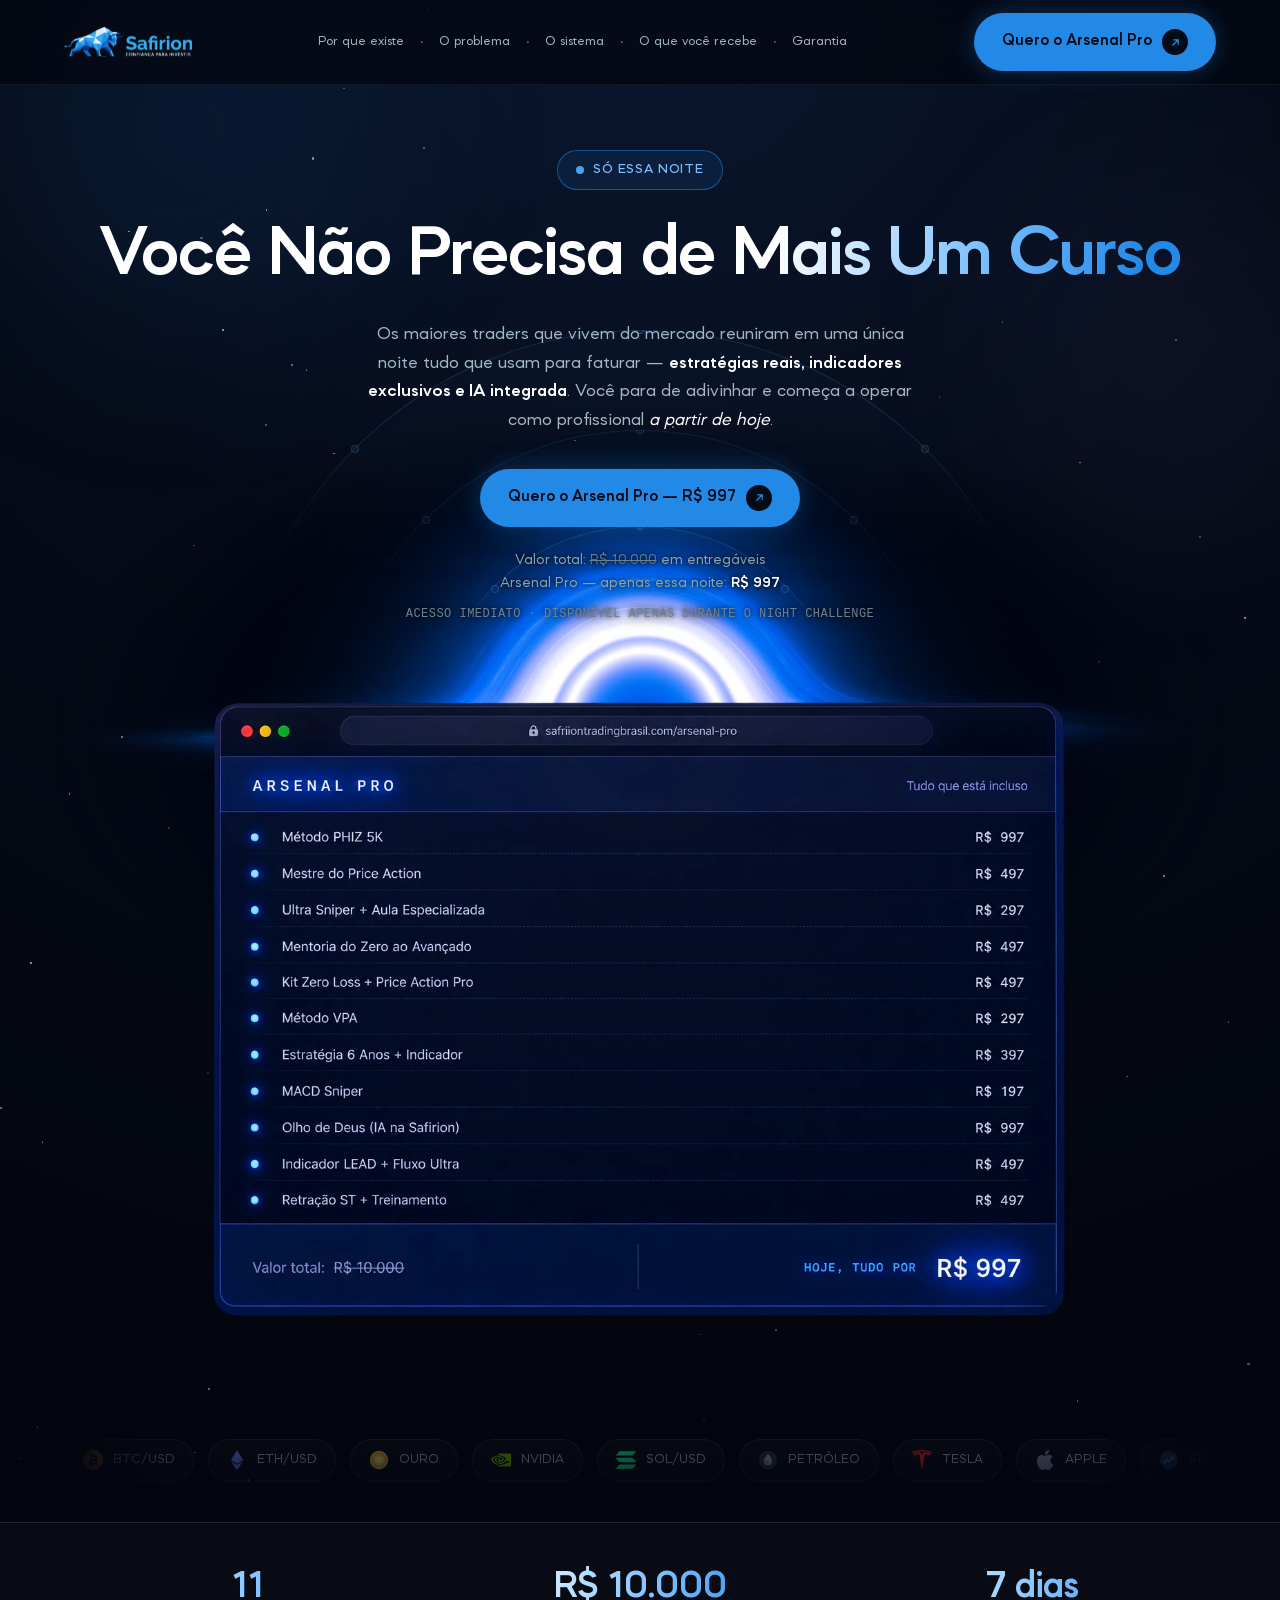
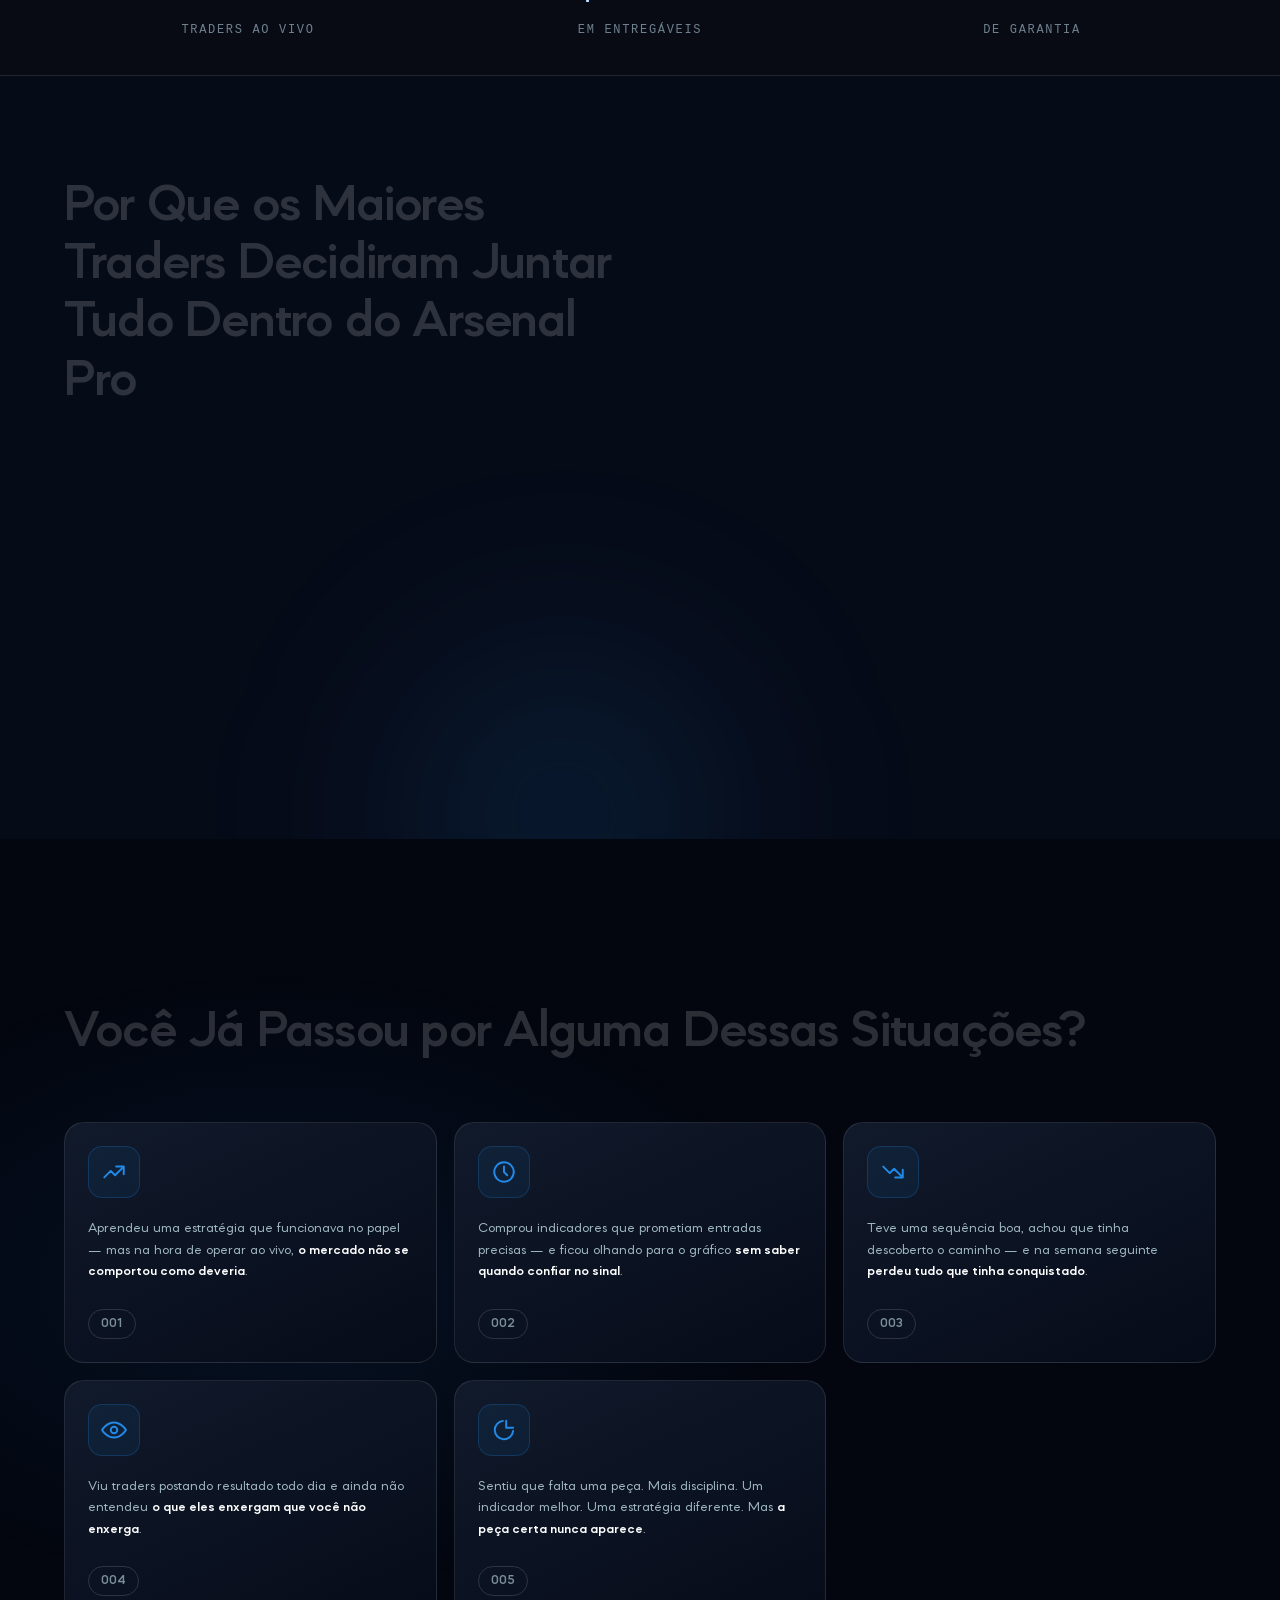
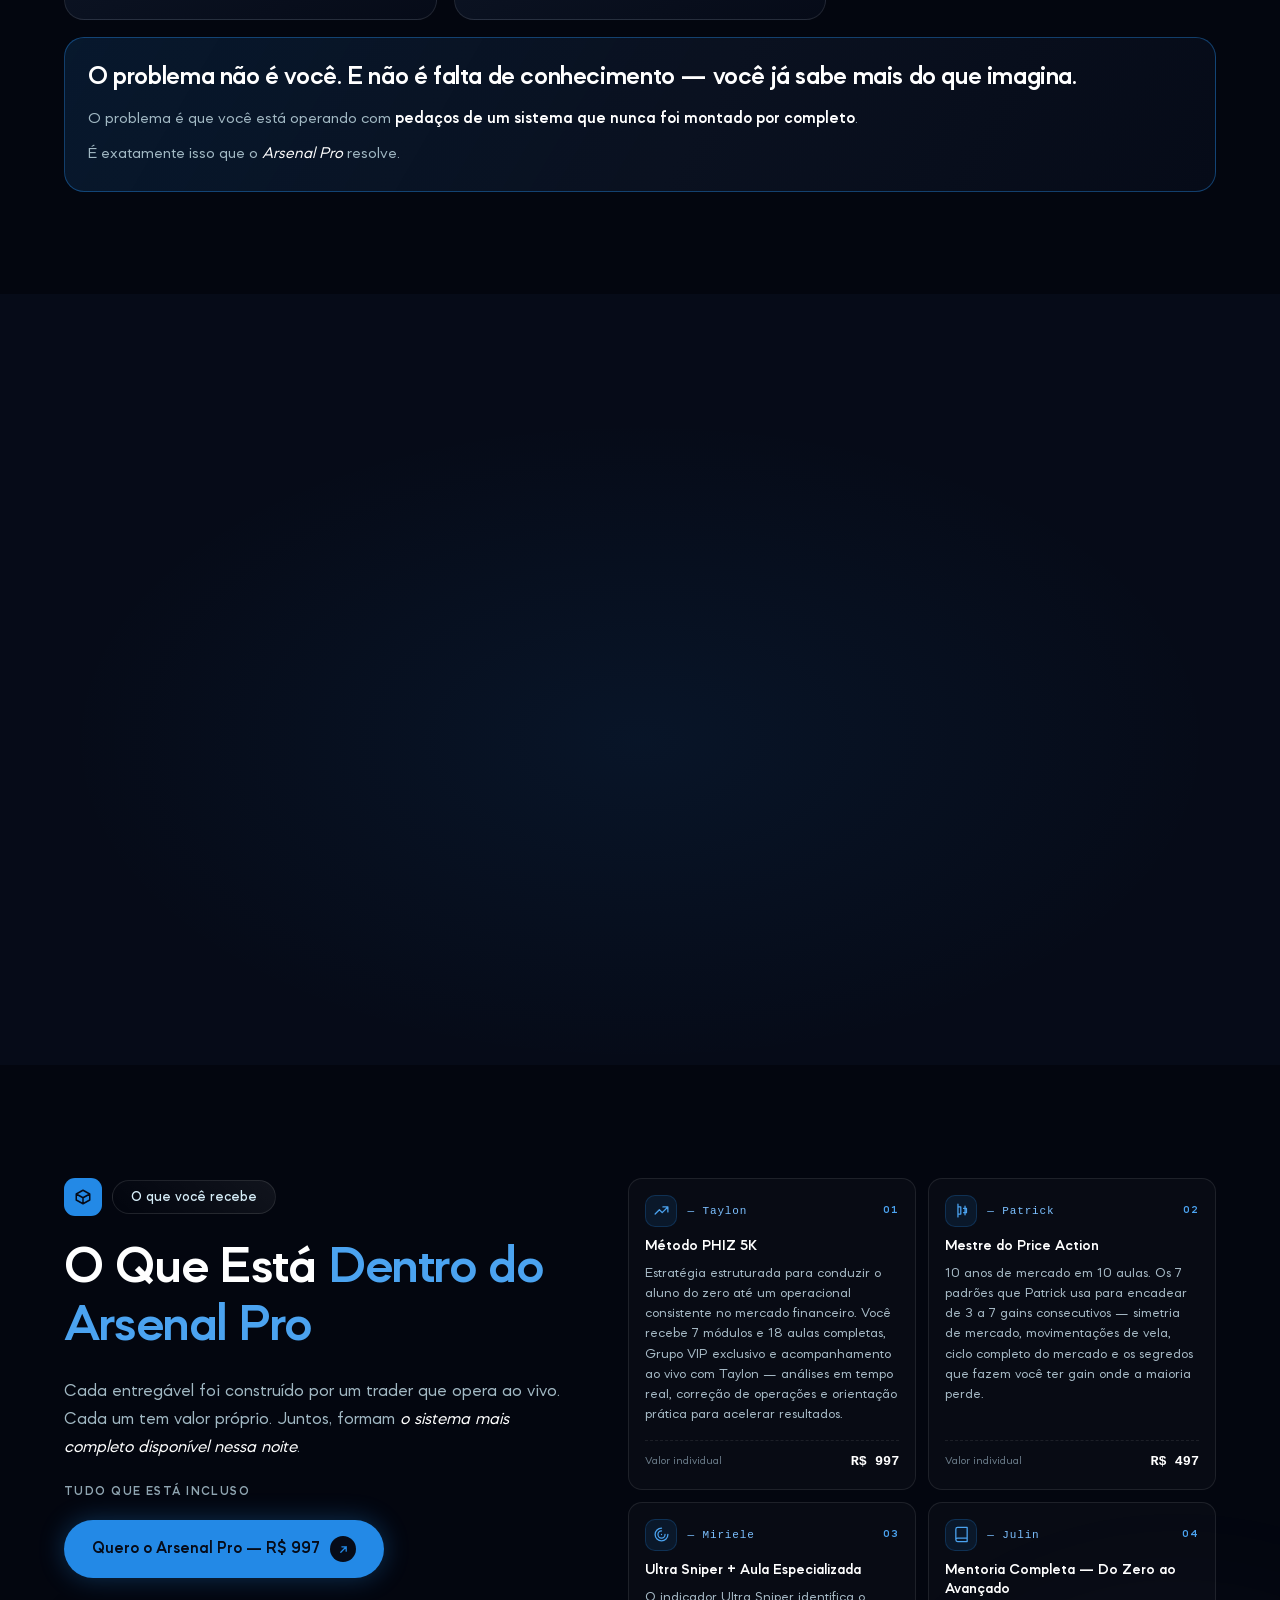
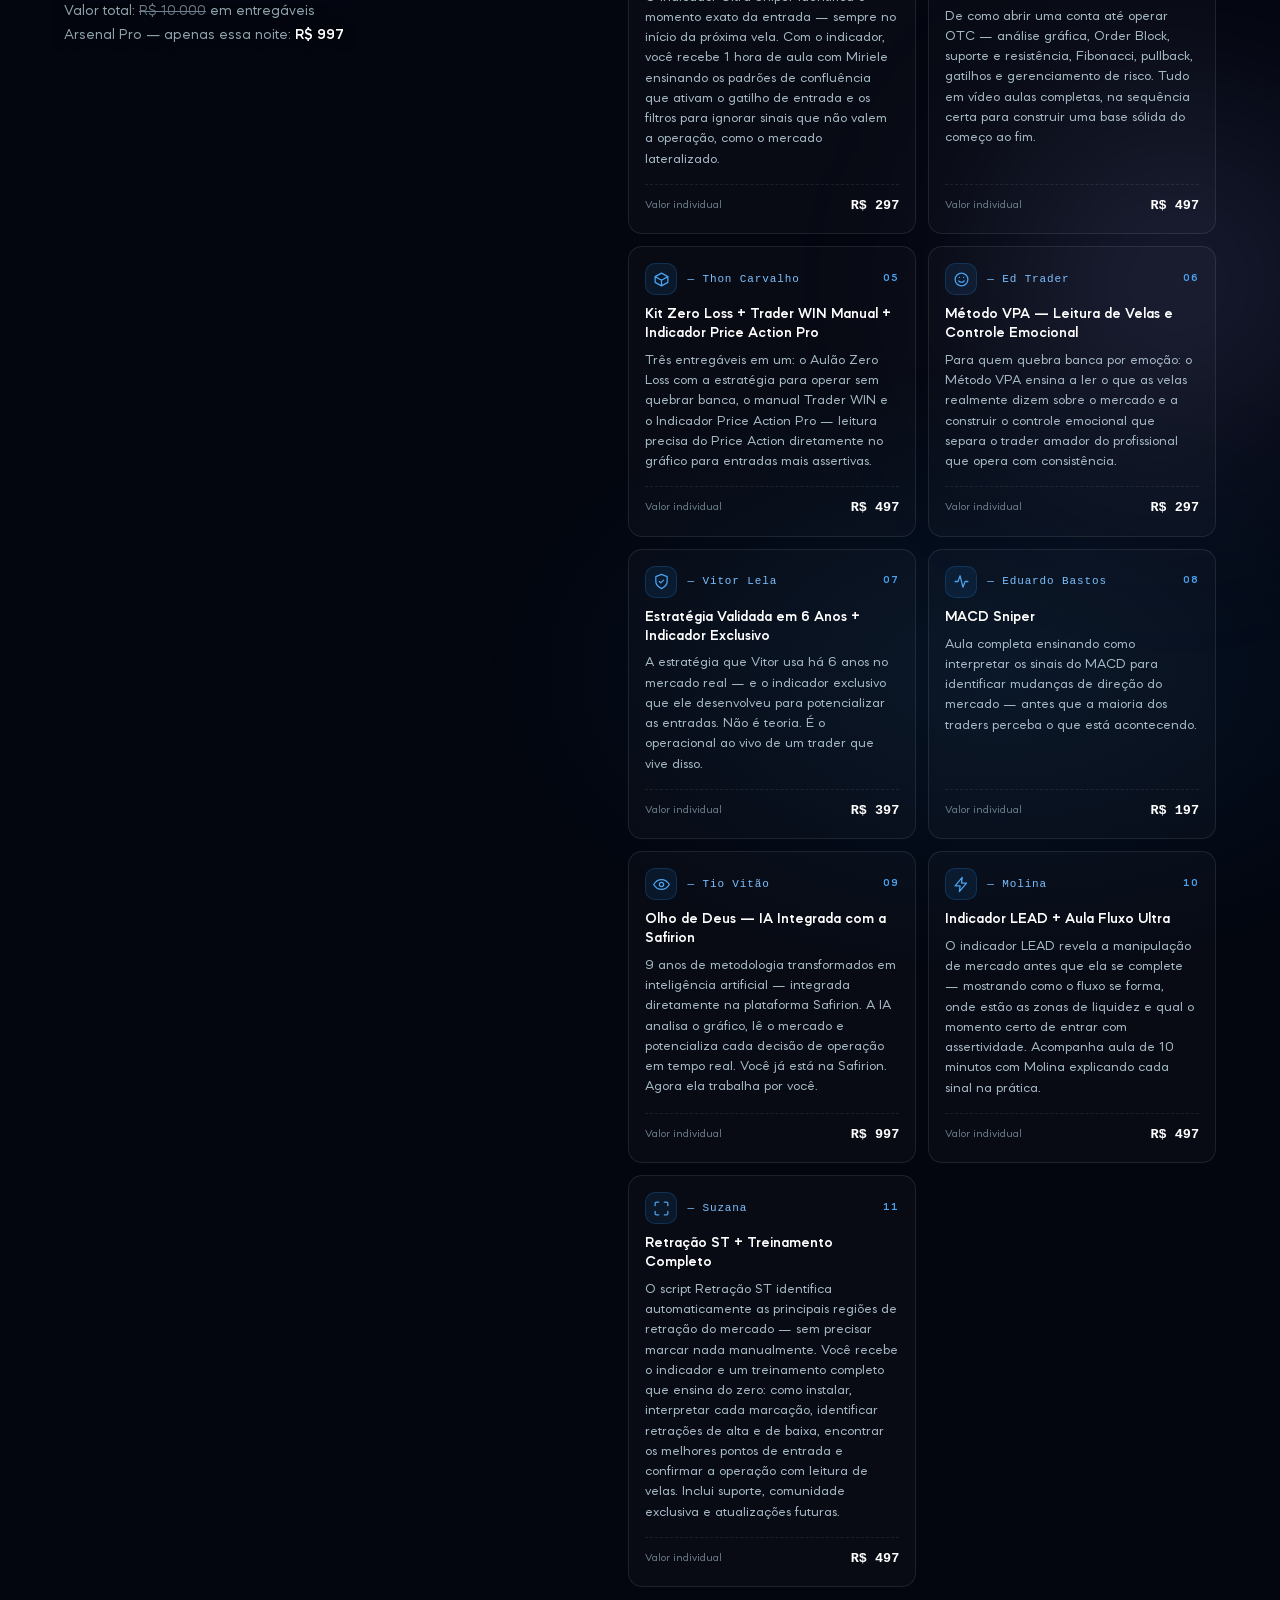
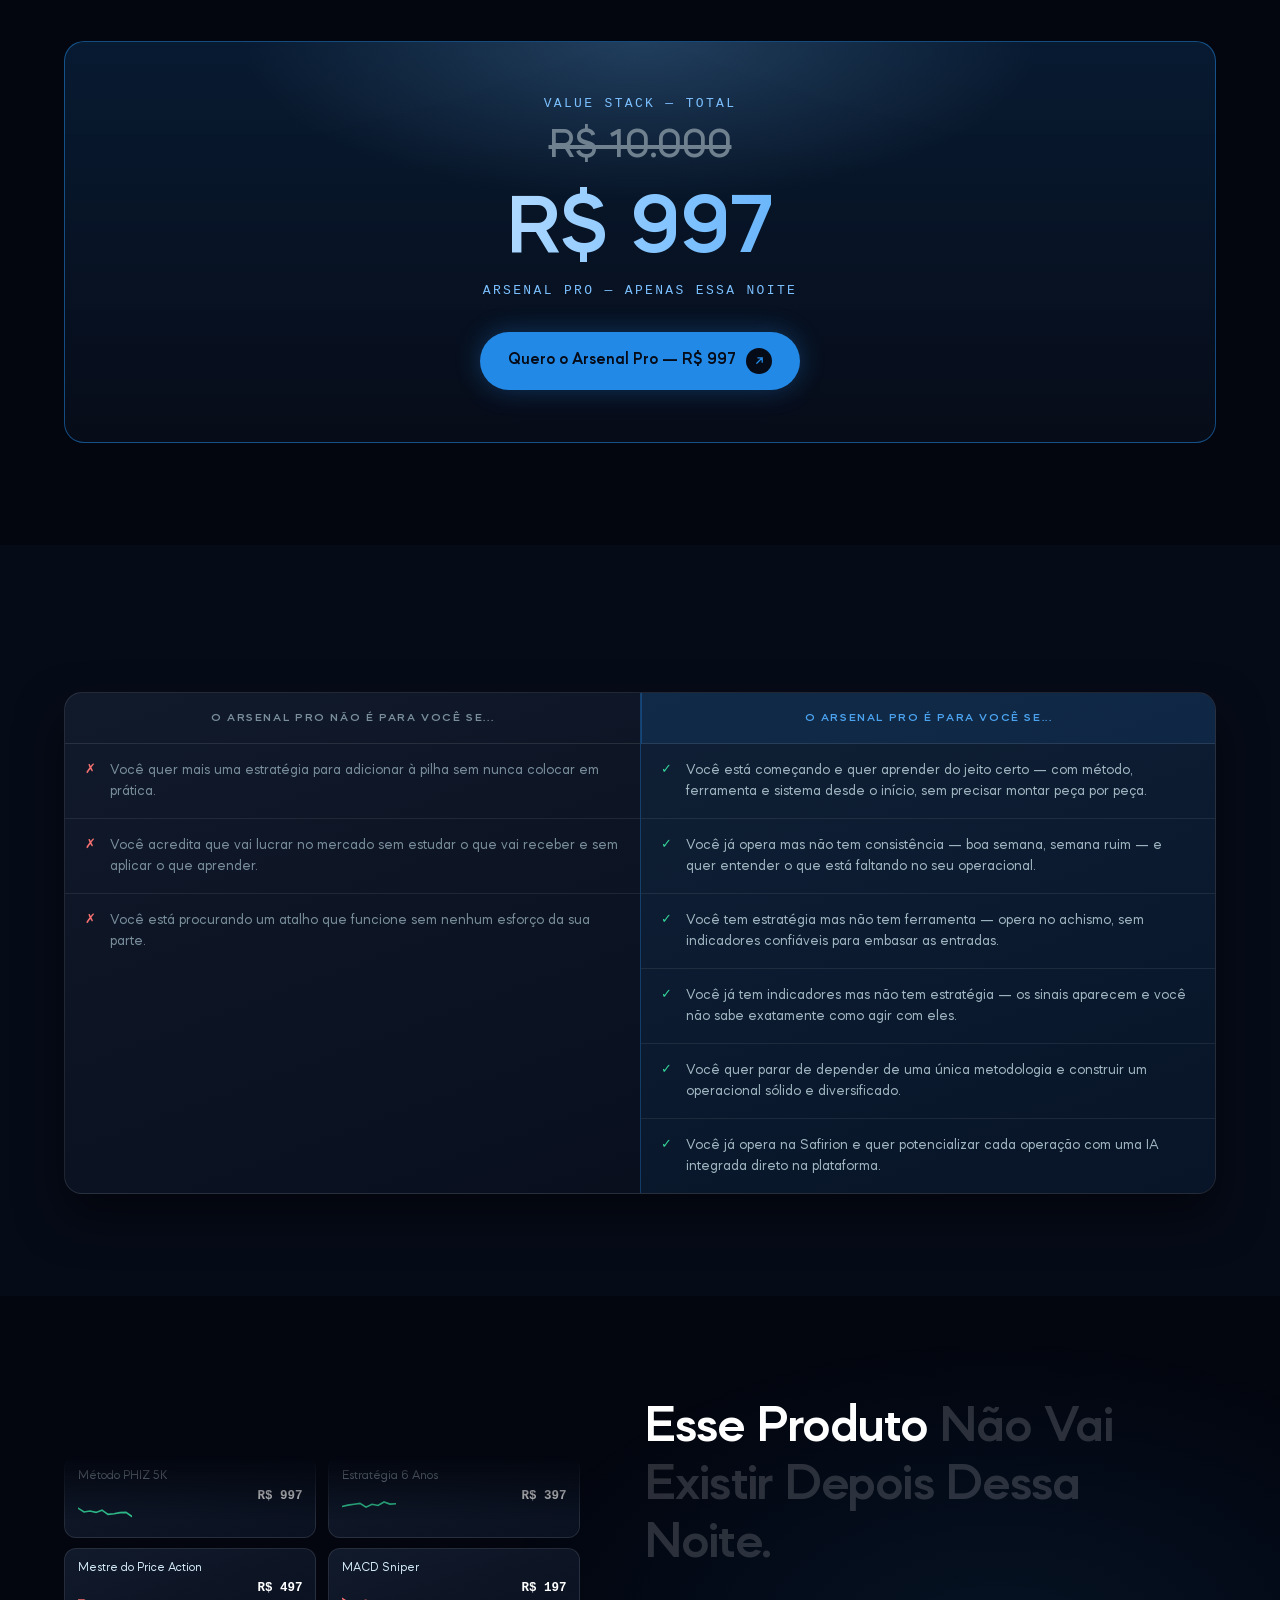
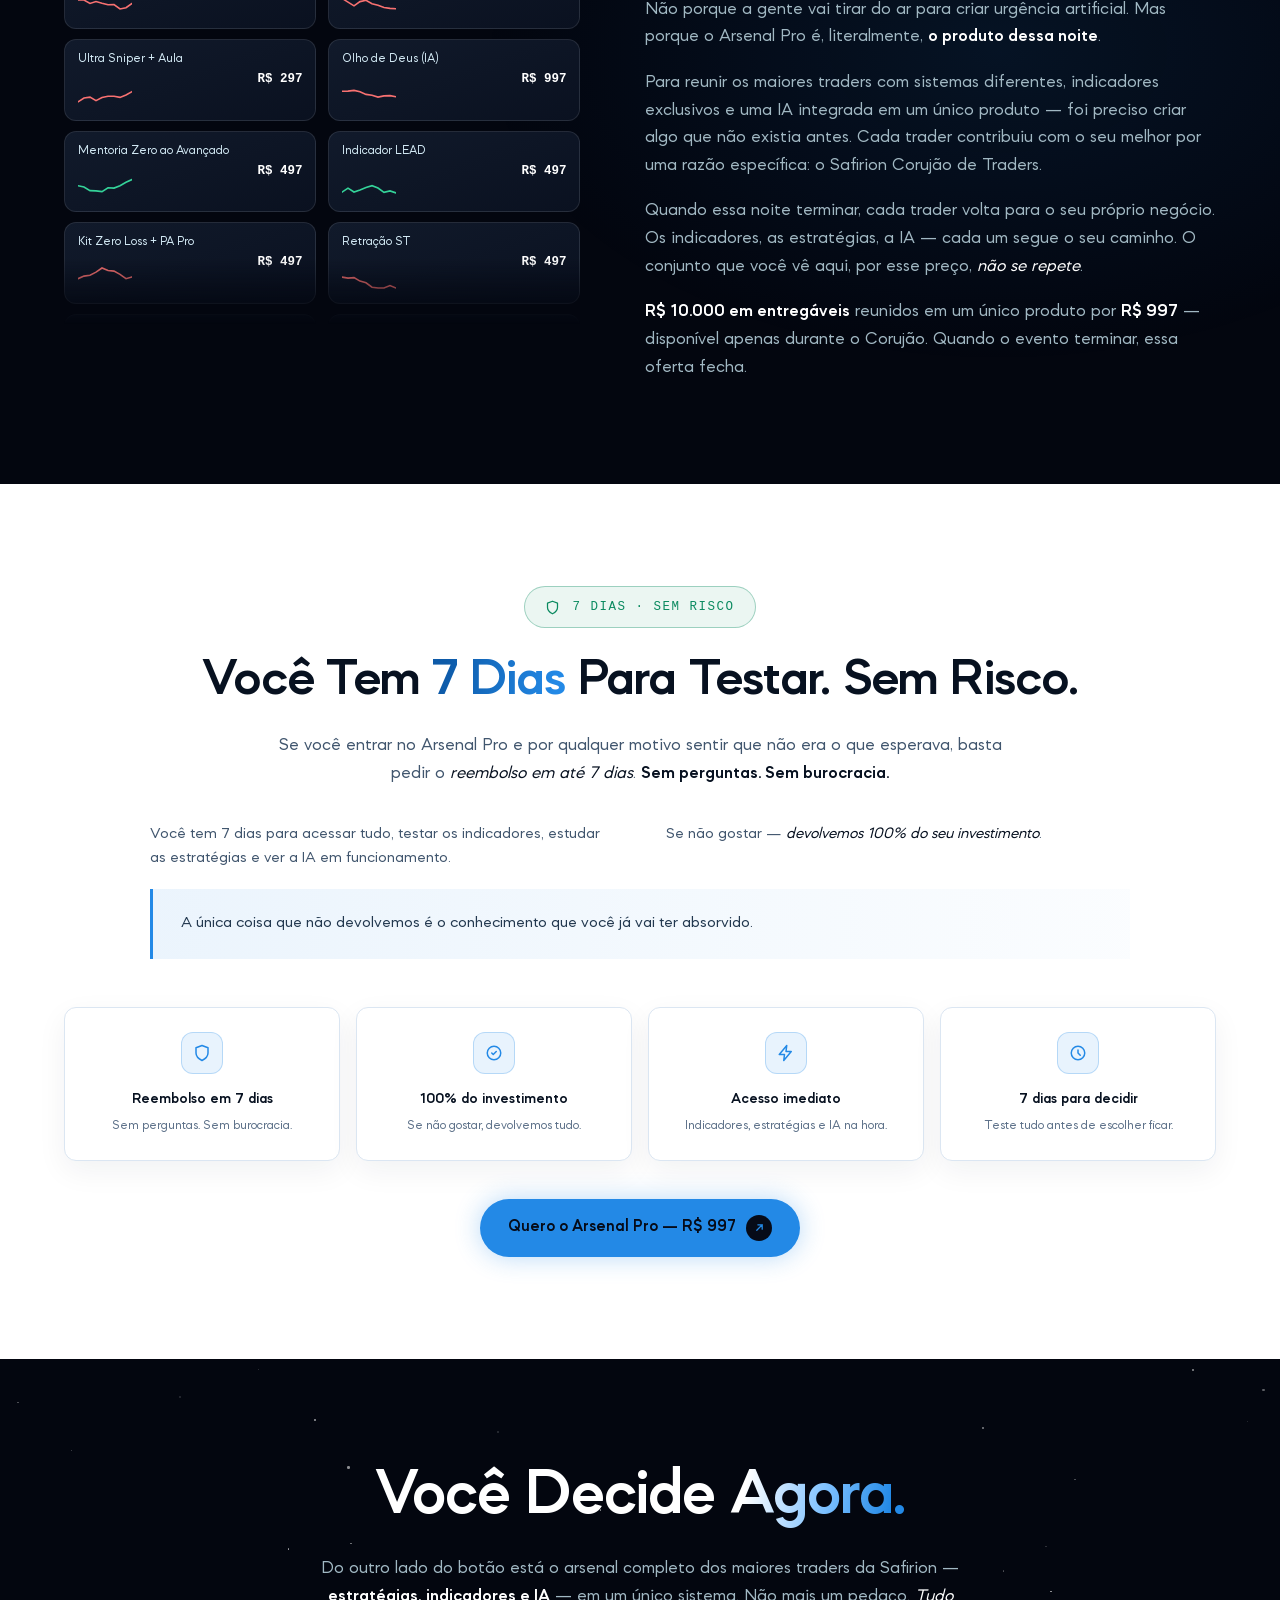
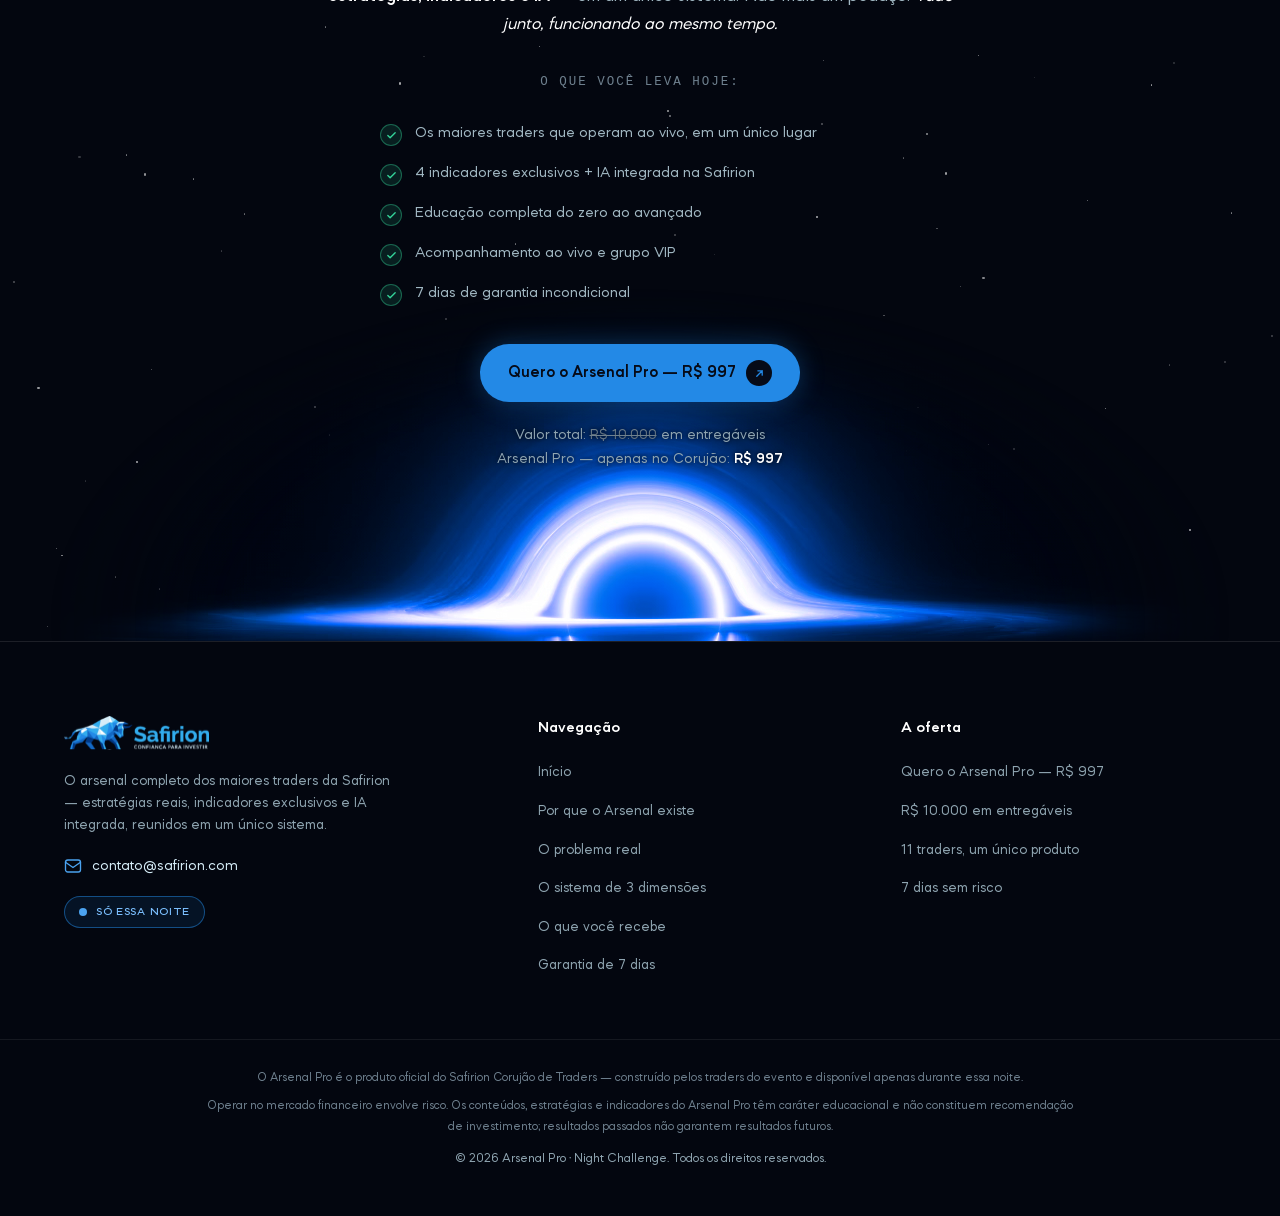
==== commit 84a447e9: "Hero com vortex mais alto e mockup emergindo da luz como na reflect.app O painel HTML do hero deu lu" ====
--- a/index.html
+++ b/index.html
@@ -113,7 +113,7 @@
 .hero-conteudo .sub{margin-left:auto;margin-right:auto}
 
 /* --- buraco negro --- */
-.bh{position:absolute;left:50%;top:138px;transform:translateX(-50%);width:1440px;height:1300px;pointer-events:none;z-index:1;-webkit-mask-image:radial-gradient(50% 50% at 50% 50%,#fff 61%,transparent 100%);mask-image:radial-gradient(50% 50% at 50% 50%,#fff 61%,transparent 100%)}
+.bh{position:absolute;left:50%;top:84px;transform:translateX(-50%);width:1440px;height:1300px;pointer-events:none;z-index:1;-webkit-mask-image:radial-gradient(50% 50% at 50% 50%,#fff 61%,transparent 100%);mask-image:radial-gradient(50% 50% at 50% 50%,#fff 61%,transparent 100%)}
 .bh-vortex{position:absolute;left:50%;top:50%;width:1440px;height:810px;transform:translate(-50%,-50%);object-fit:cover;filter:hue-rotate(-46deg) saturate(1.15);-webkit-mask-image:radial-gradient(50% 50% at 50% 50%,#fff 55%,transparent 82%);mask-image:radial-gradient(50% 50% at 50% 50%,#fff 55%,transparent 82%)}
 /* anel de estrelas orbitando */
 .bh-stars{position:absolute;left:50%;top:50%;width:700px;height:700px;transform:translateZ(0) translate(-50%,-50%);animation:bhStarsGira 70s linear infinite;-webkit-mask-image:radial-gradient(50% 50% at 50% 50%,rgba(217,217,217,0) 27%,#d9d9d9 48%,rgba(217,217,217,.8) 75%,rgba(217,217,217,0) 100%);mask-image:radial-gradient(50% 50% at 50% 50%,rgba(217,217,217,0) 27%,#d9d9d9 48%,rgba(217,217,217,.8) 75%,rgba(217,217,217,0) 100%)}
@@ -141,7 +141,7 @@
 .bh-dot:nth-child(7){right:14.2%;bottom:14.2%}
 .bh-dot:nth-child(8){right:-4px;top:50%;transform:translateY(-50%)}
 /* zona do painel: emerge da luz do horizonte */
-.painel-zona{position:relative;z-index:3;margin-top:64px;display:flex;justify-content:center}
+.painel-zona{position:relative;z-index:3;margin-top:44px;display:flex;justify-content:center}
 /* black hole do CTA final (reflect repete o efeito no fechamento) */
 .bh-final{top:auto;bottom:-430px;height:900px}
 .bh-final .bh-vortex{top:50%}
@@ -166,7 +166,8 @@
 .micro{margin-top:10px;font-family:var(--mono);font-size:12px;color:var(--txt-4);letter-spacing:.04em}
 
 /* painel flutuante 3D (estilo painel safirion) */
-.painel-wrap{perspective:1200px;position:relative;z-index:3;width:100%;max-width:680px}
+.painel-wrap{position:relative;z-index:3;width:100%;max-width:1060px}
+.mockup-img{display:block;width:100%;height:auto}
 .painel{background:linear-gradient(160deg,rgba(16,26,48,.92),rgba(7,12,25,.96));border:1px solid var(--borda);border-radius:16px;box-shadow:0 -14px 60px -18px rgba(124,192,255,.5),0 18px 44px rgba(0,0,0,.55),0 0 0 1px rgba(35,137,230,.15),0 0 90px -18px rgba(35,137,230,.45);overflow:hidden;animation:kvfloat 9s ease-in-out infinite;will-change:transform;backdrop-filter:blur(6px)}
 @keyframes kvfloat{0%,100%{transform:rotateX(3deg) translateY(0)}50%{transform:rotateX(-2deg) translateY(-12px)}}
 .painel-chrome{display:flex;align-items:center;gap:14px;padding:11px 16px;border-bottom:1px solid var(--borda);background:rgba(255,255,255,.02)}
@@ -466,27 +467,7 @@
     </div>
     <div class="painel-zona">
       <div class="painel-wrap">
-        <div class="painel">
-          <div class="painel-chrome"><span class="bolas"><i></i><i></i><i></i></span><span class="url">safiriontradingbrasil.com/arsenal-pro</span></div>
-          <div class="painel-top"><span class="tt">ARSENAL PRO</span><span class="st">Tudo que está incluso</span></div>
-          <div class="painel-lista">
-            <div class="painel-item"><span class="nm">Método PHIZ 5K</span><span class="pv">R$ 997</span></div>
-            <div class="painel-item"><span class="nm">Mestre do Price Action</span><span class="pv">R$ 497</span></div>
-            <div class="painel-item"><span class="nm">Ultra Sniper + Aula Especializada</span><span class="pv">R$ 297</span></div>
-            <div class="painel-item"><span class="nm">Mentoria do Zero ao Avançado</span><span class="pv">R$ 497</span></div>
-            <div class="painel-item"><span class="nm">Kit Zero Loss + Price Action Pro</span><span class="pv">R$ 497</span></div>
-            <div class="painel-item"><span class="nm">Método VPA</span><span class="pv">R$ 297</span></div>
-            <div class="painel-item"><span class="nm">Estratégia 6 Anos + Indicador</span><span class="pv">R$ 397</span></div>
-            <div class="painel-item"><span class="nm">MACD Sniper</span><span class="pv">R$ 197</span></div>
-            <div class="painel-item"><span class="nm">Olho de Deus (IA na Safirion)</span><span class="pv">R$ 997</span></div>
-            <div class="painel-item"><span class="nm">Indicador LEAD + Fluxo Ultra</span><span class="pv">R$ 497</span></div>
-            <div class="painel-item"><span class="nm">Retração ST + Treinamento</span><span class="pv">R$ 497</span></div>
-          </div>
-          <div class="painel-foot">
-            <span class="lbl">Valor total: <span class="riscado">R$ 10.000</span></span>
-            <span class="hoje"><small>Hoje, tudo por</small>R$ 997</span>
-          </div>
-        </div>
+        <img class="mockup-img" src="assets/mockup-arsenal.webp" alt="Painel Arsenal Pro — tudo que está incluso: os 11 entregáveis com valores individuais e o total de R$ 997" width="1536" height="1024" fetchpriority="high" />
       </div>
     </div>
     <div class="marquee" aria-hidden="true">
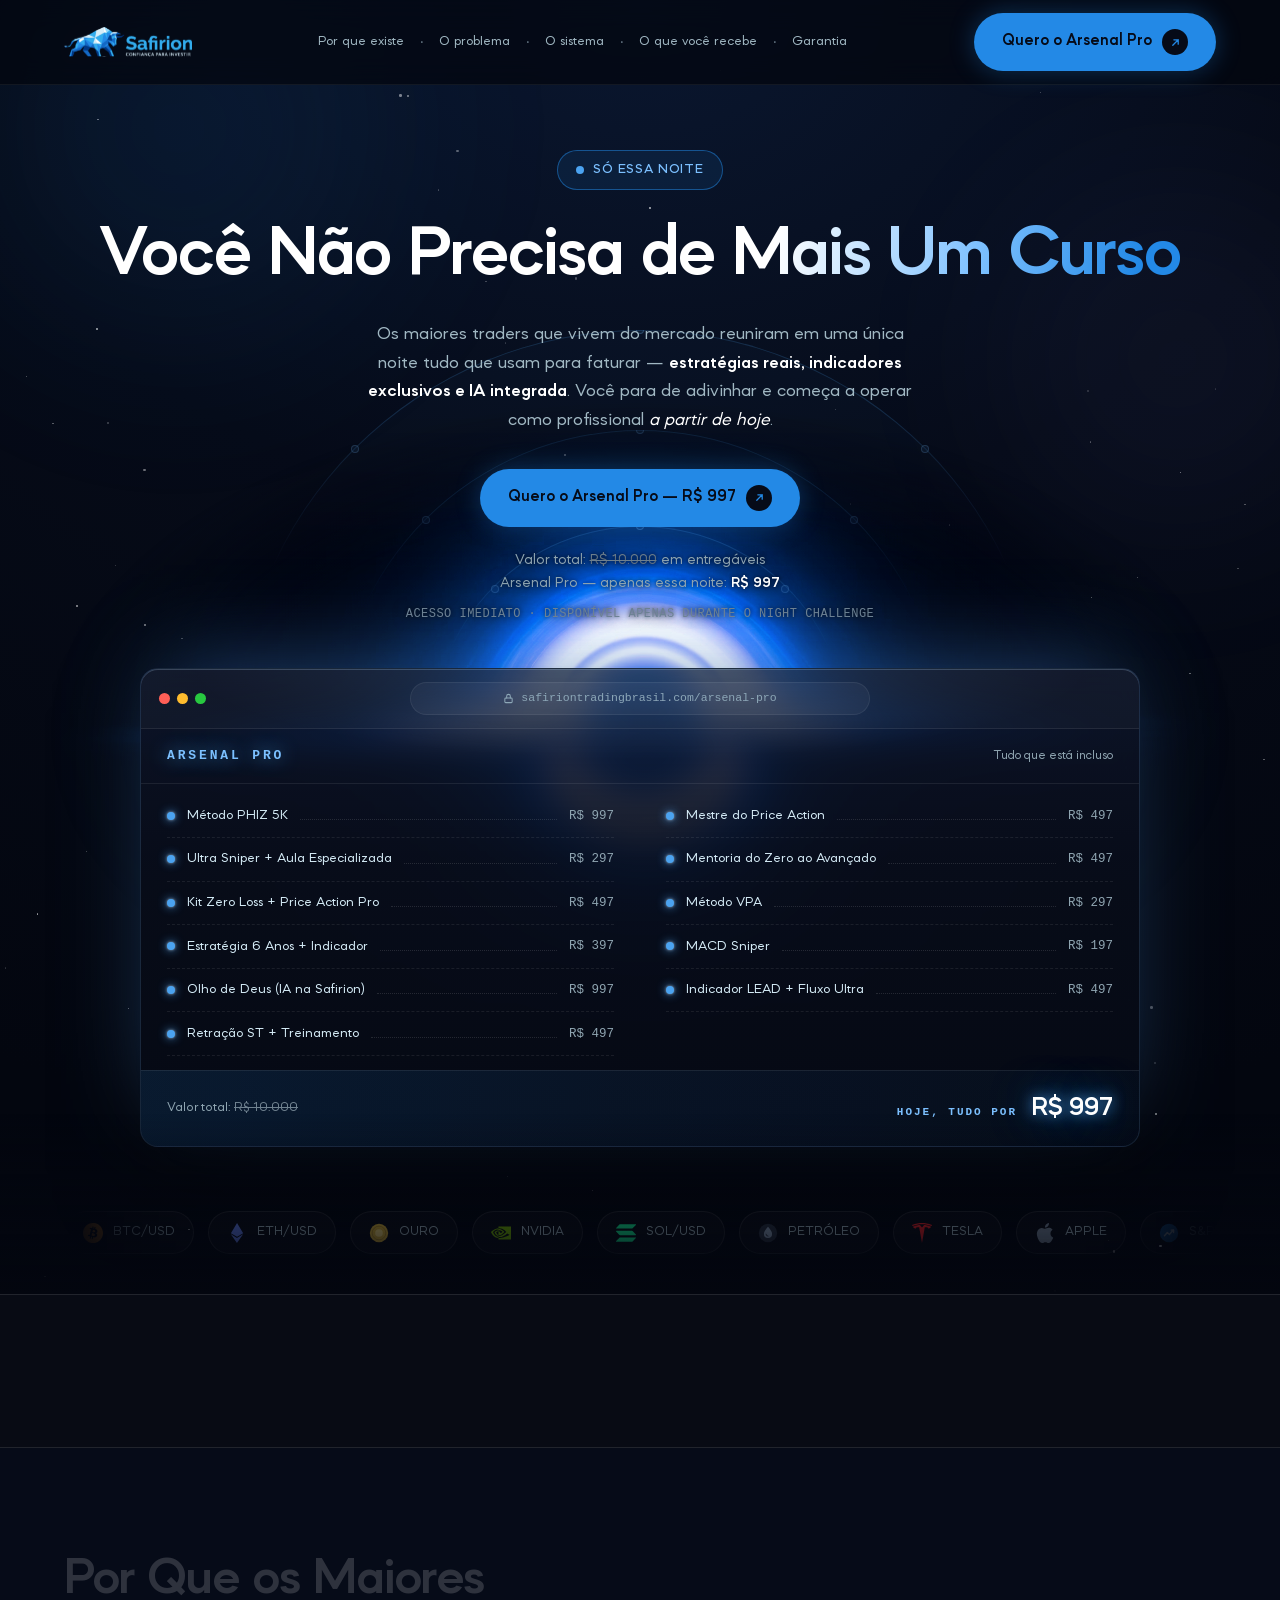
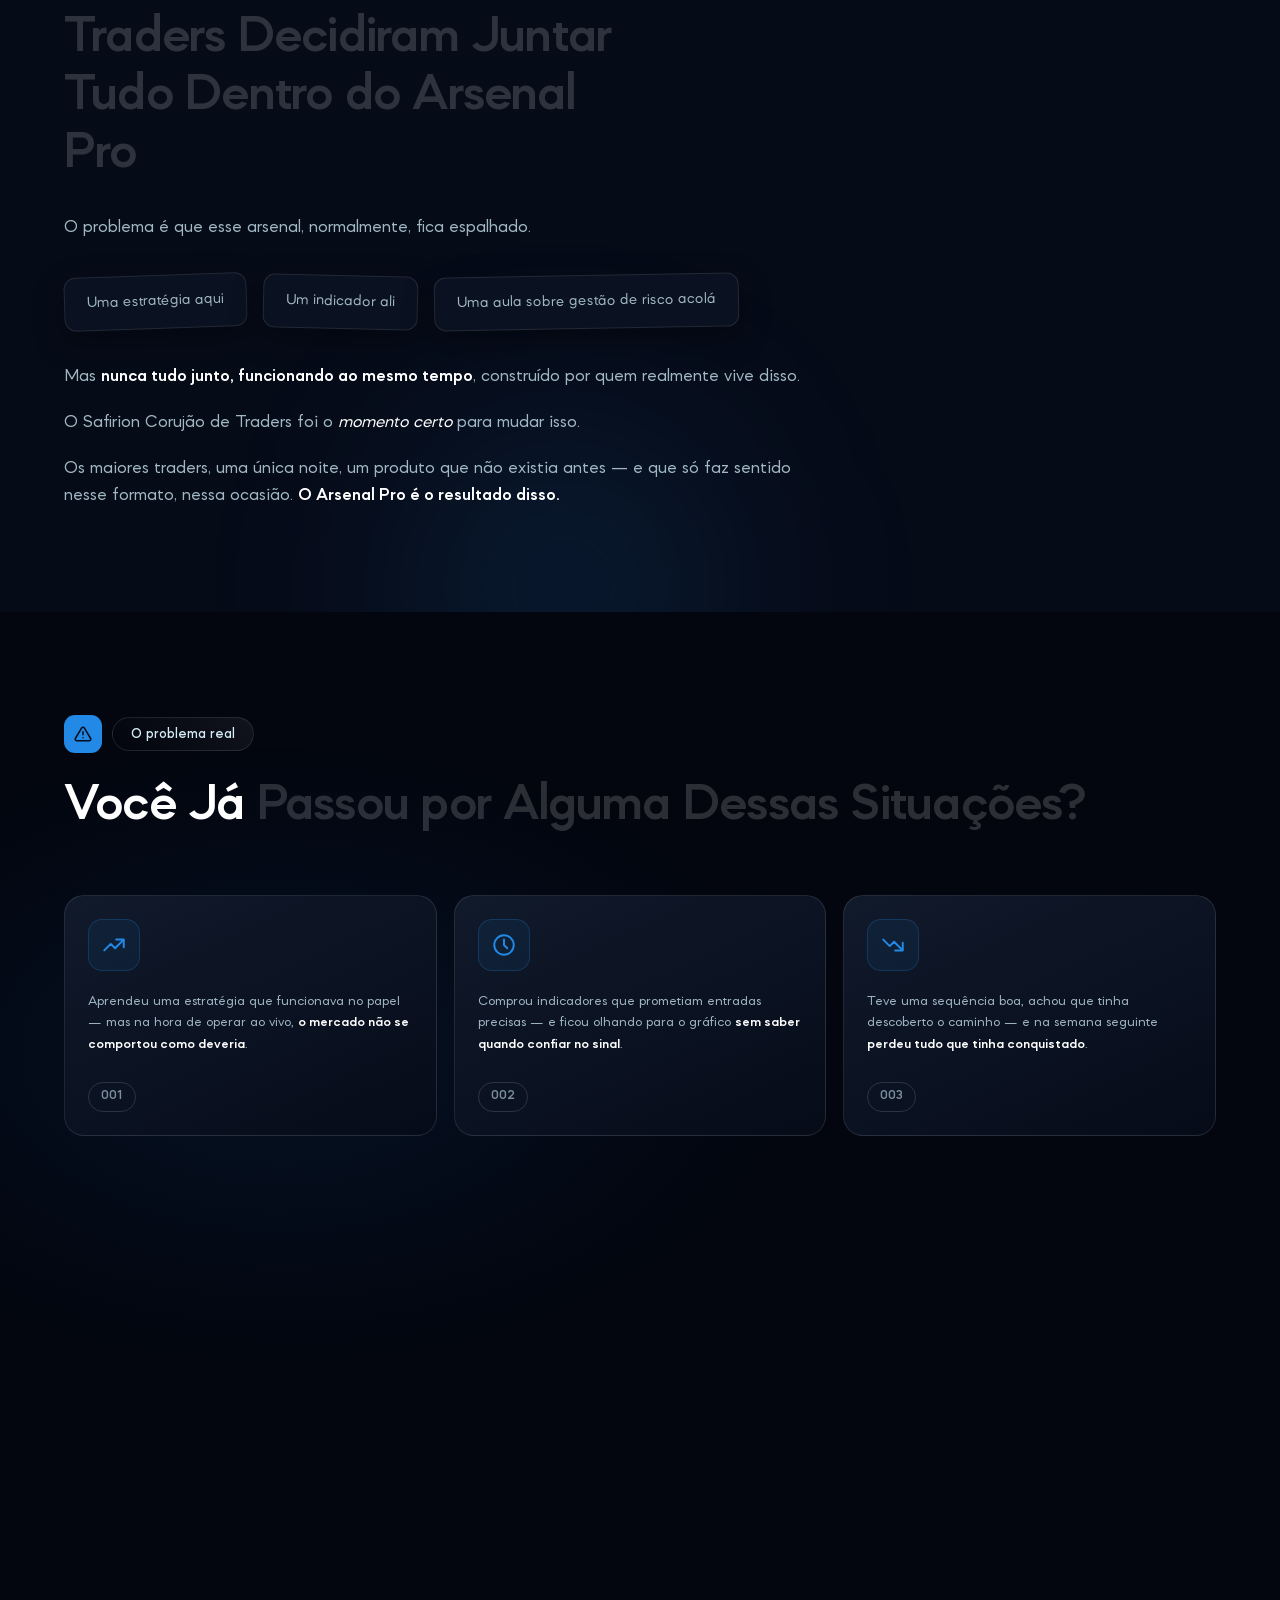
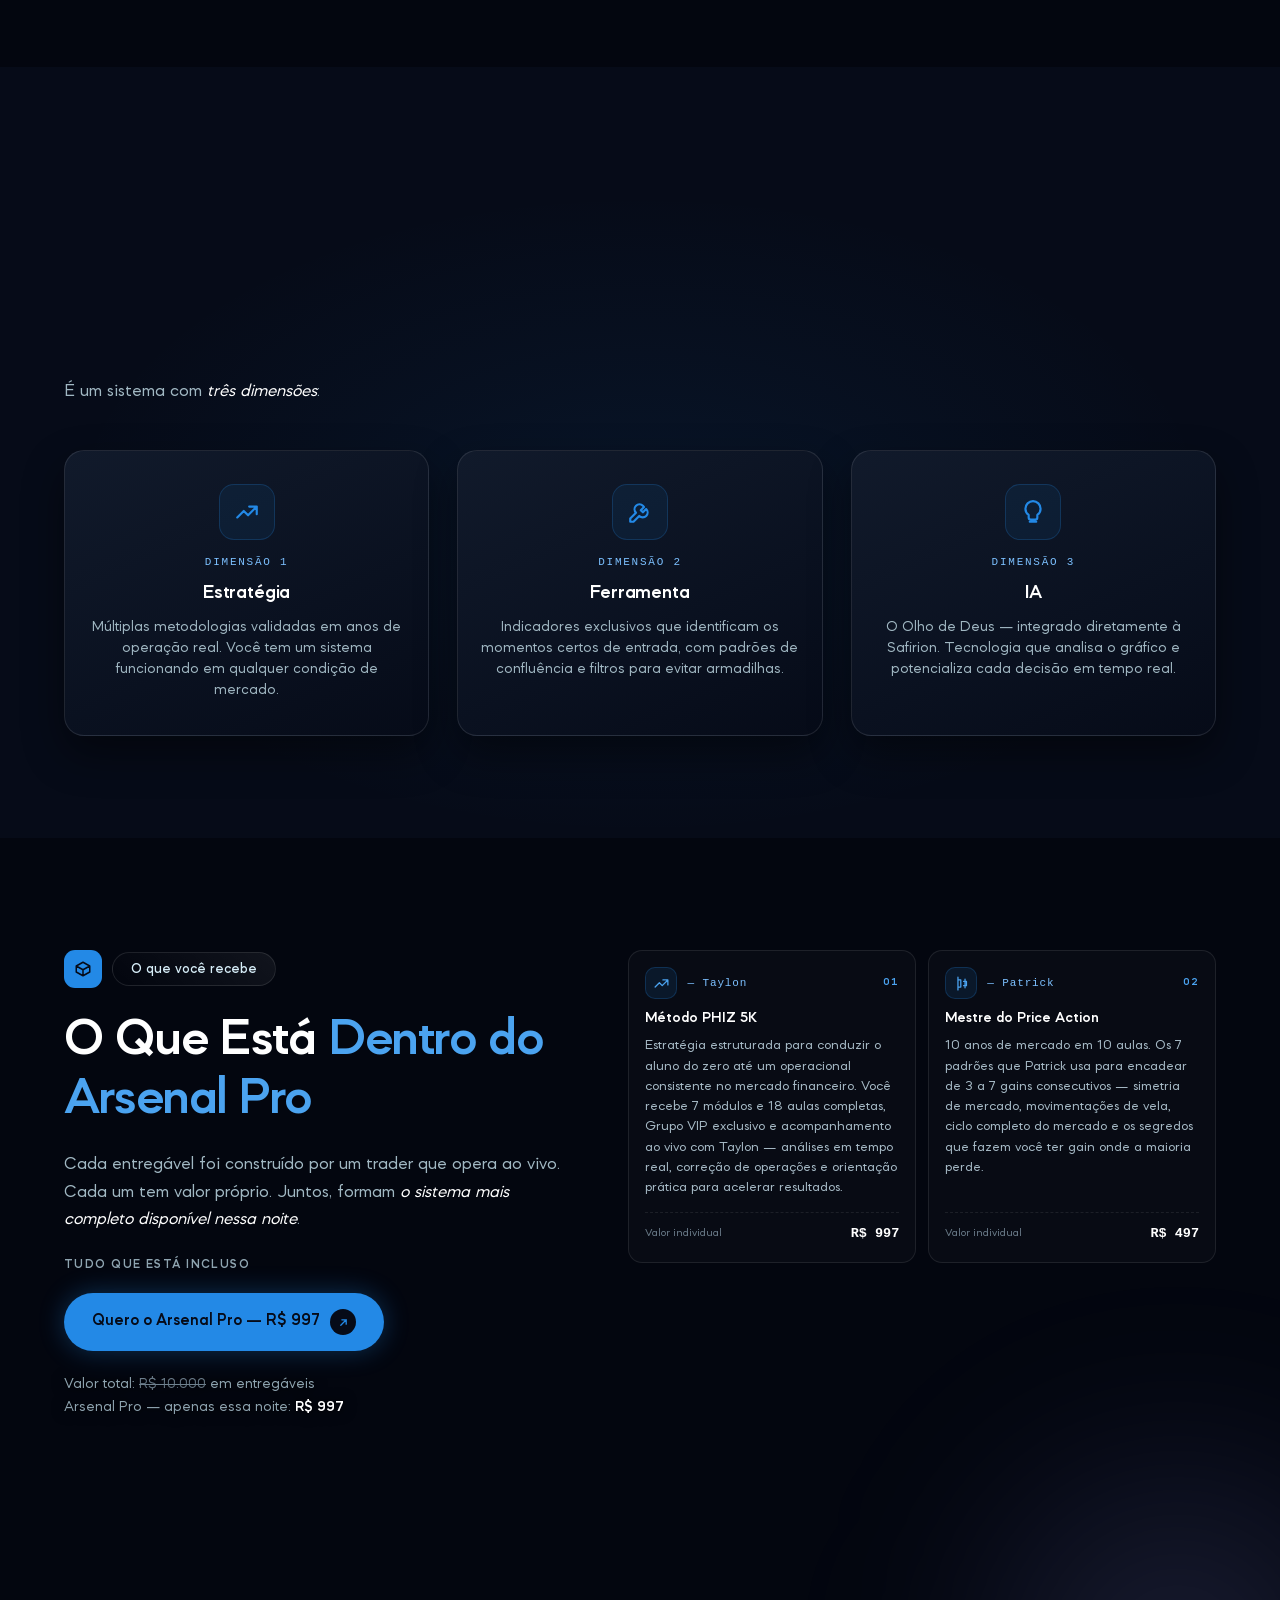
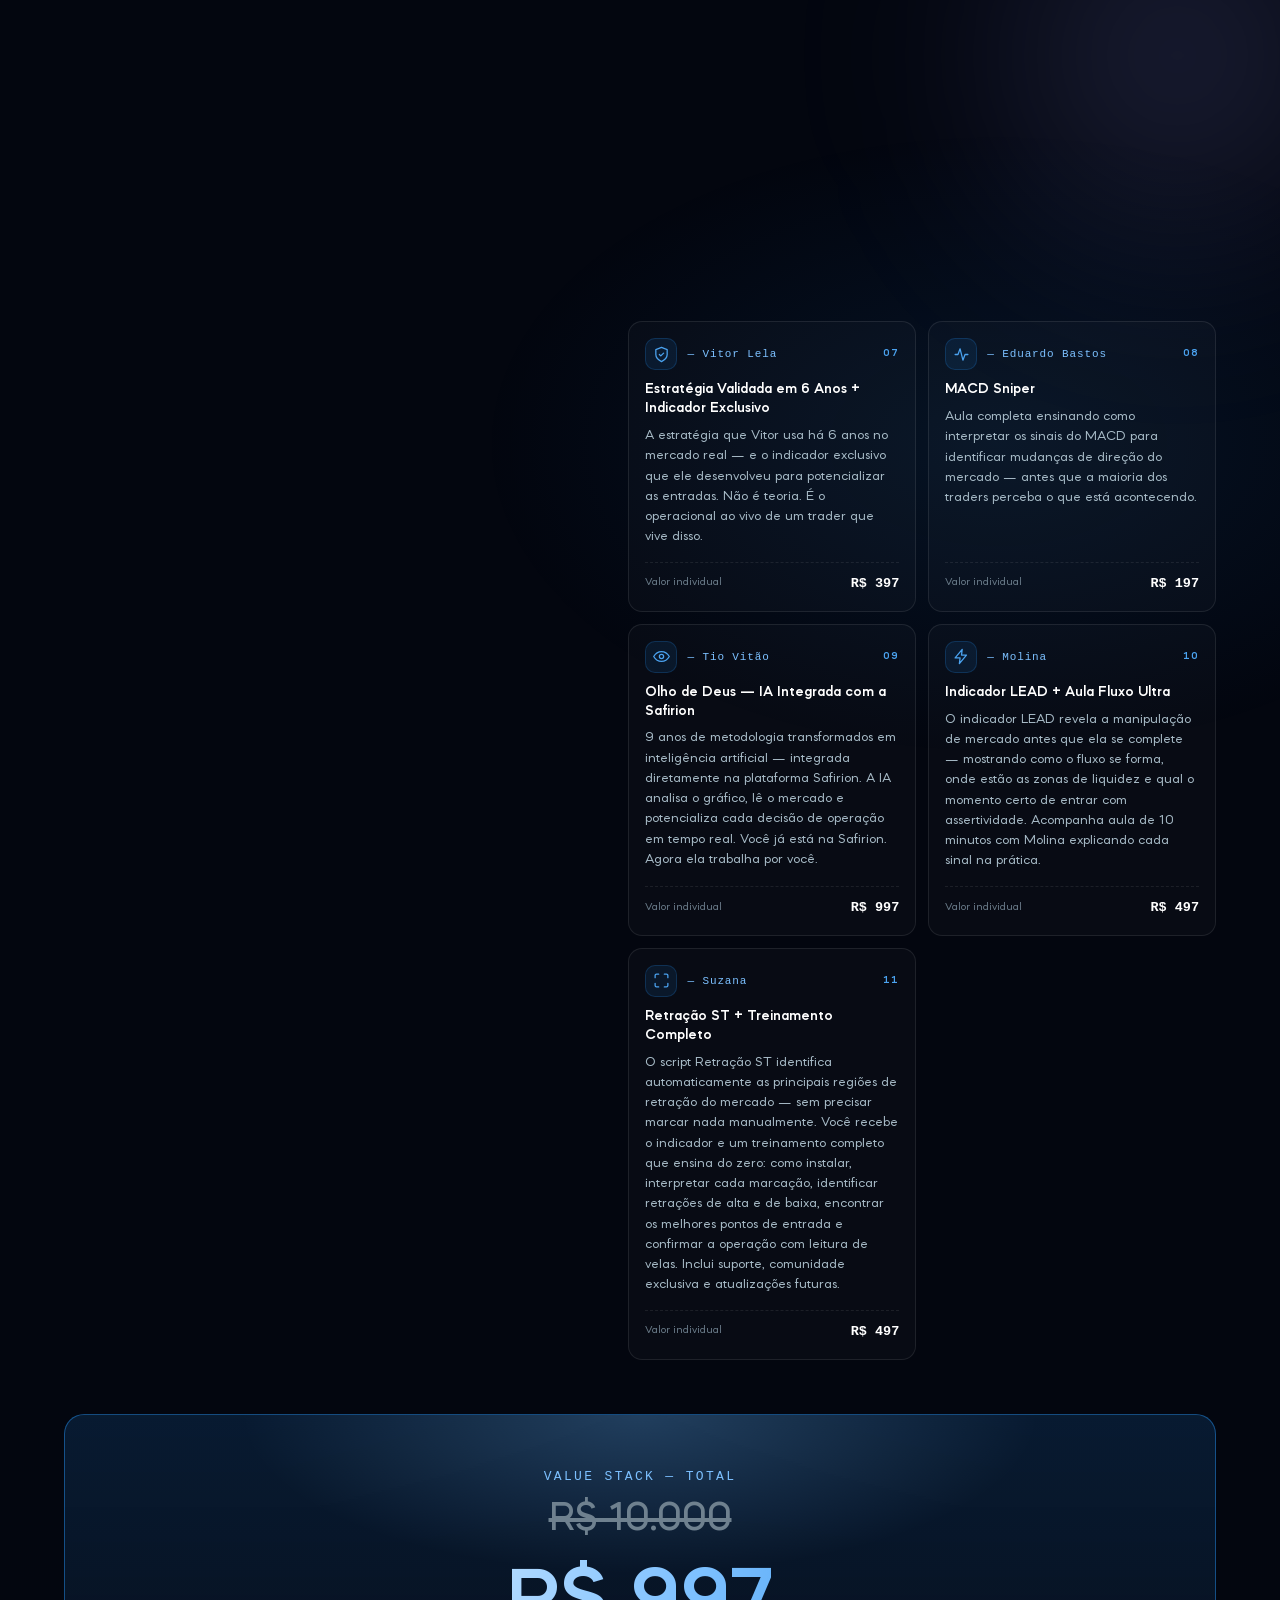
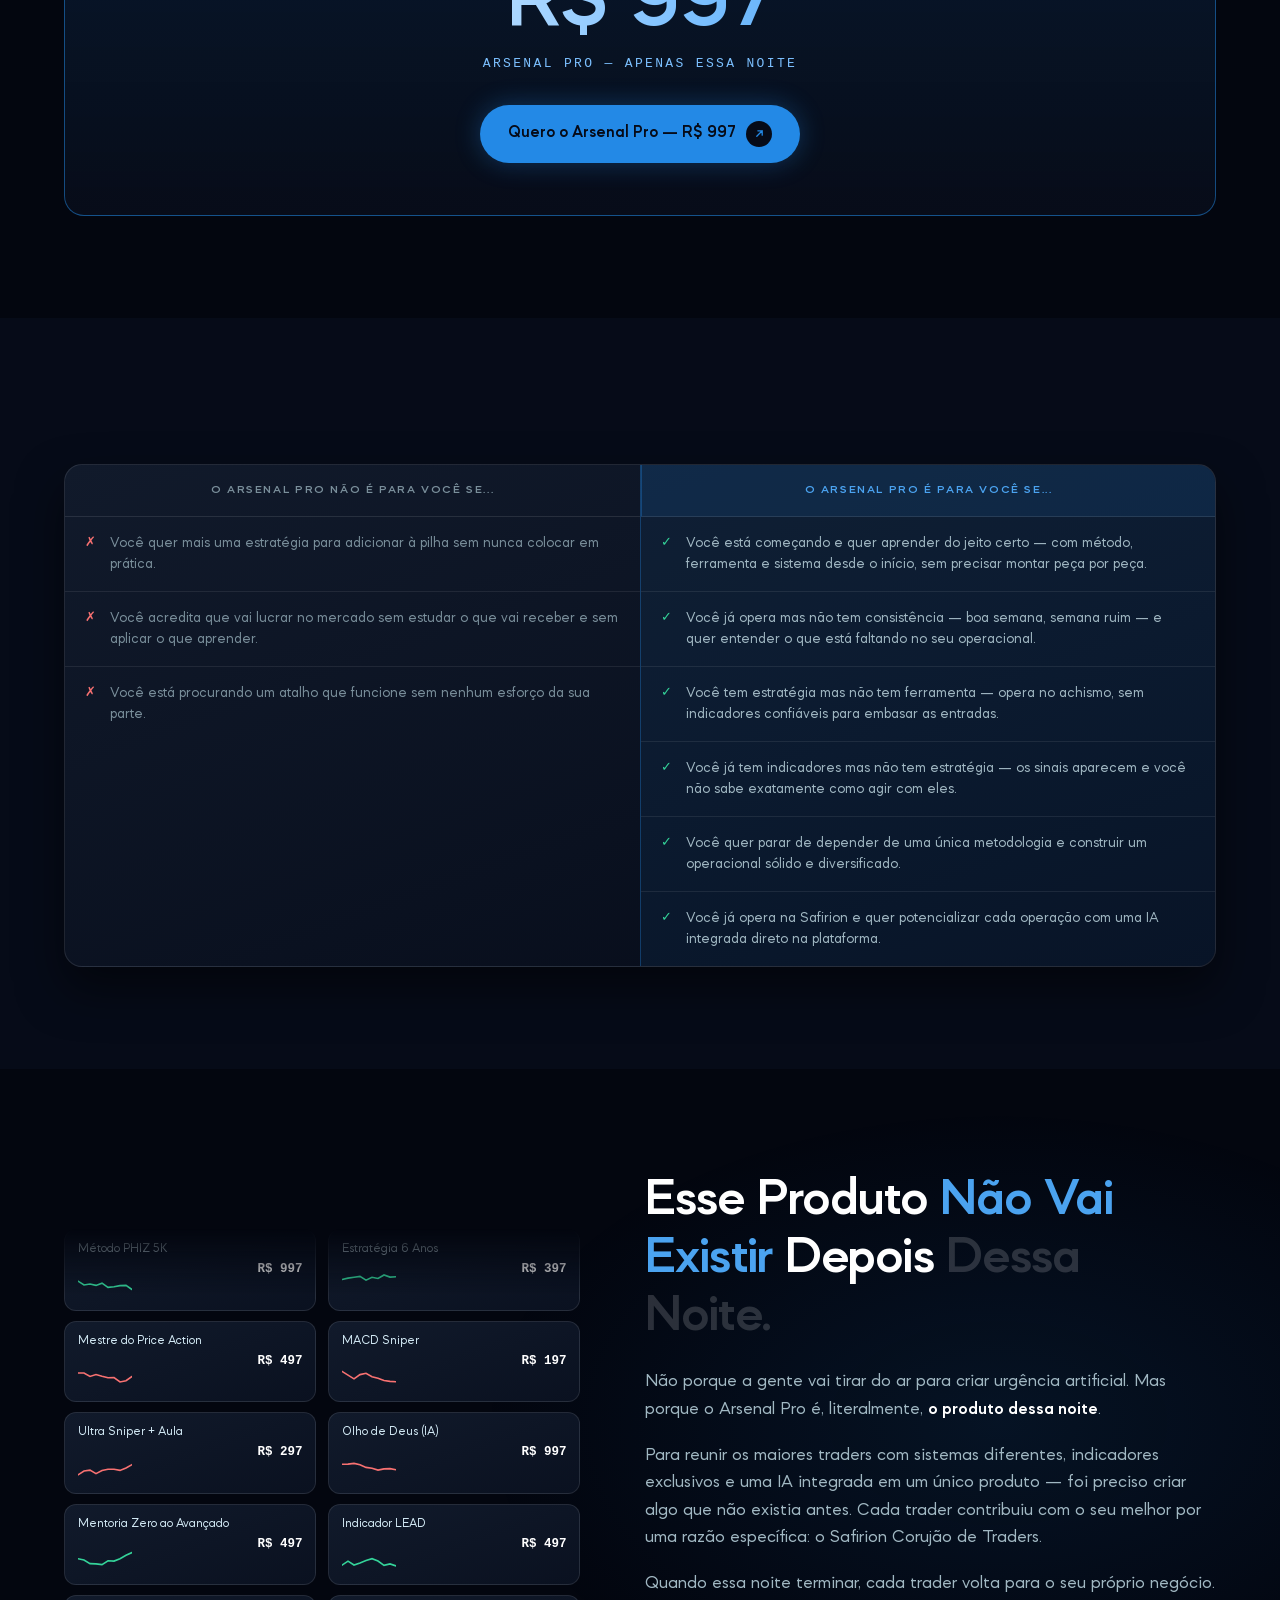
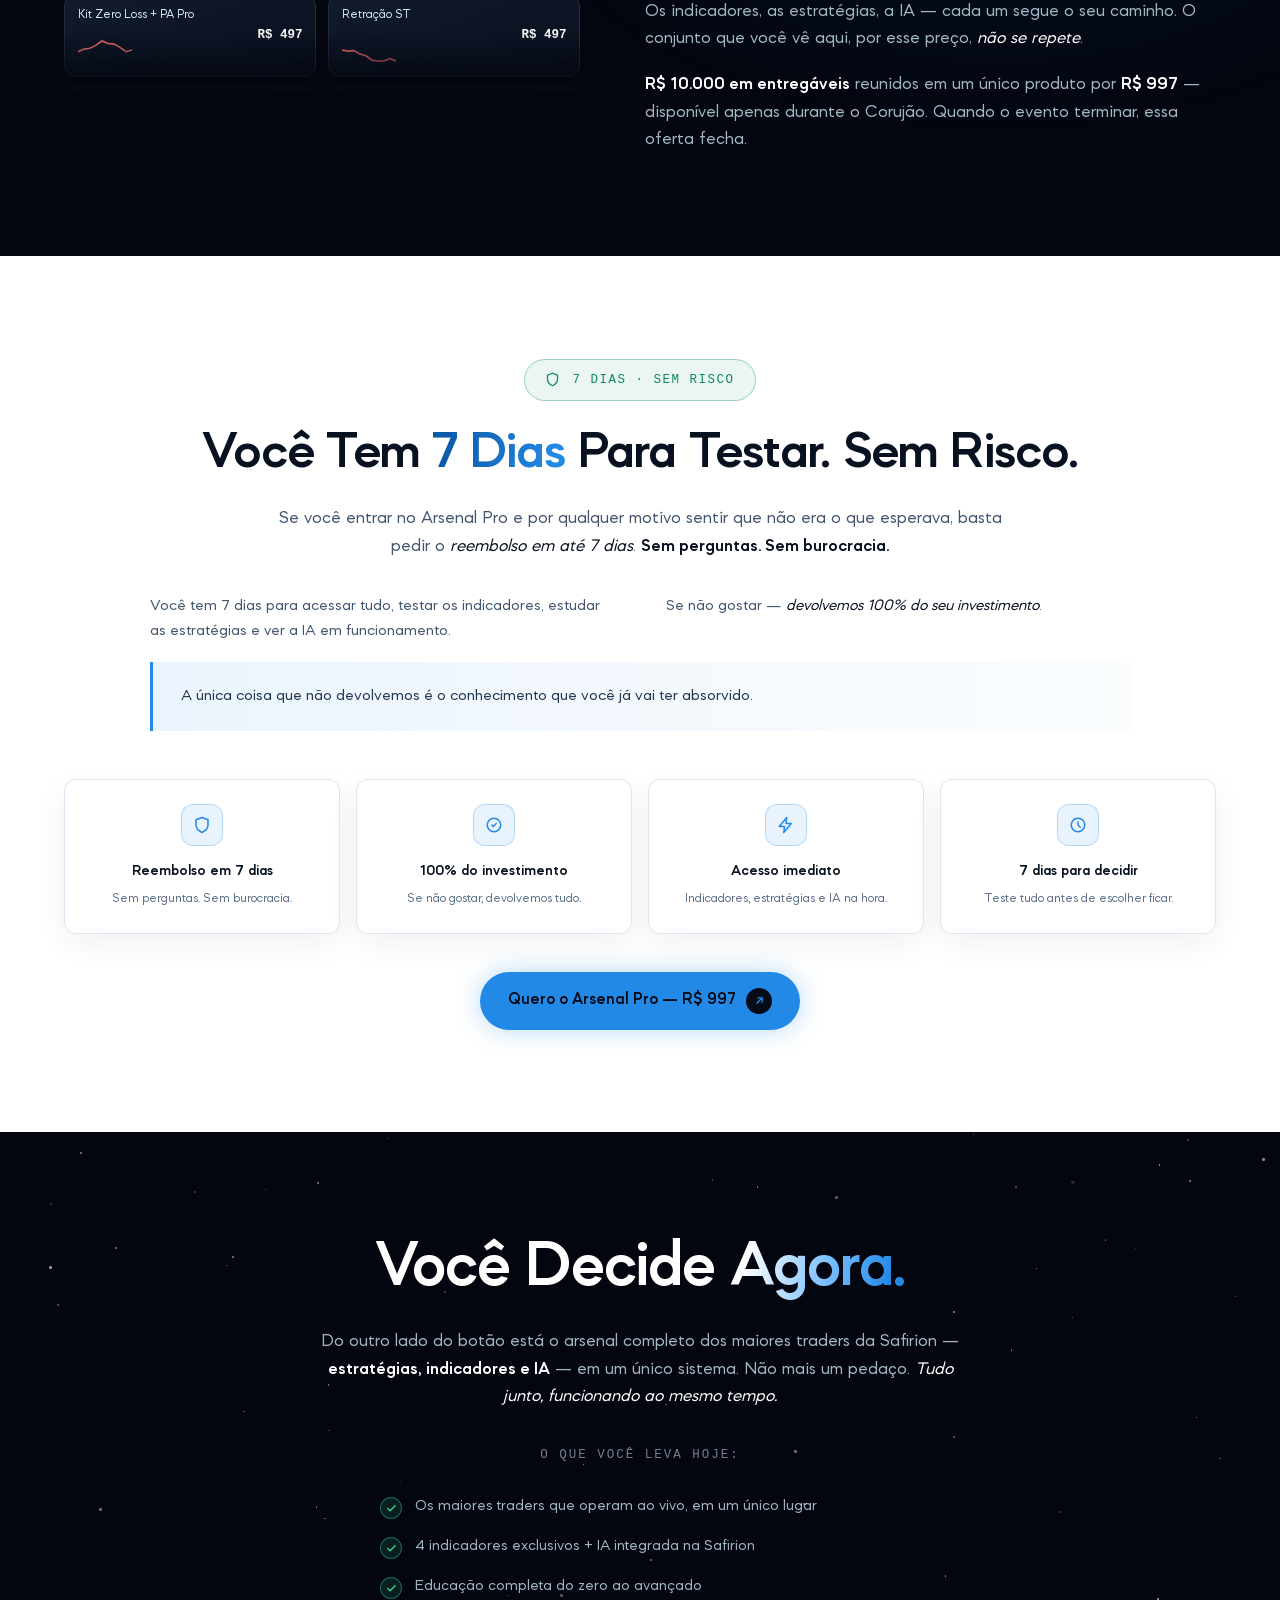
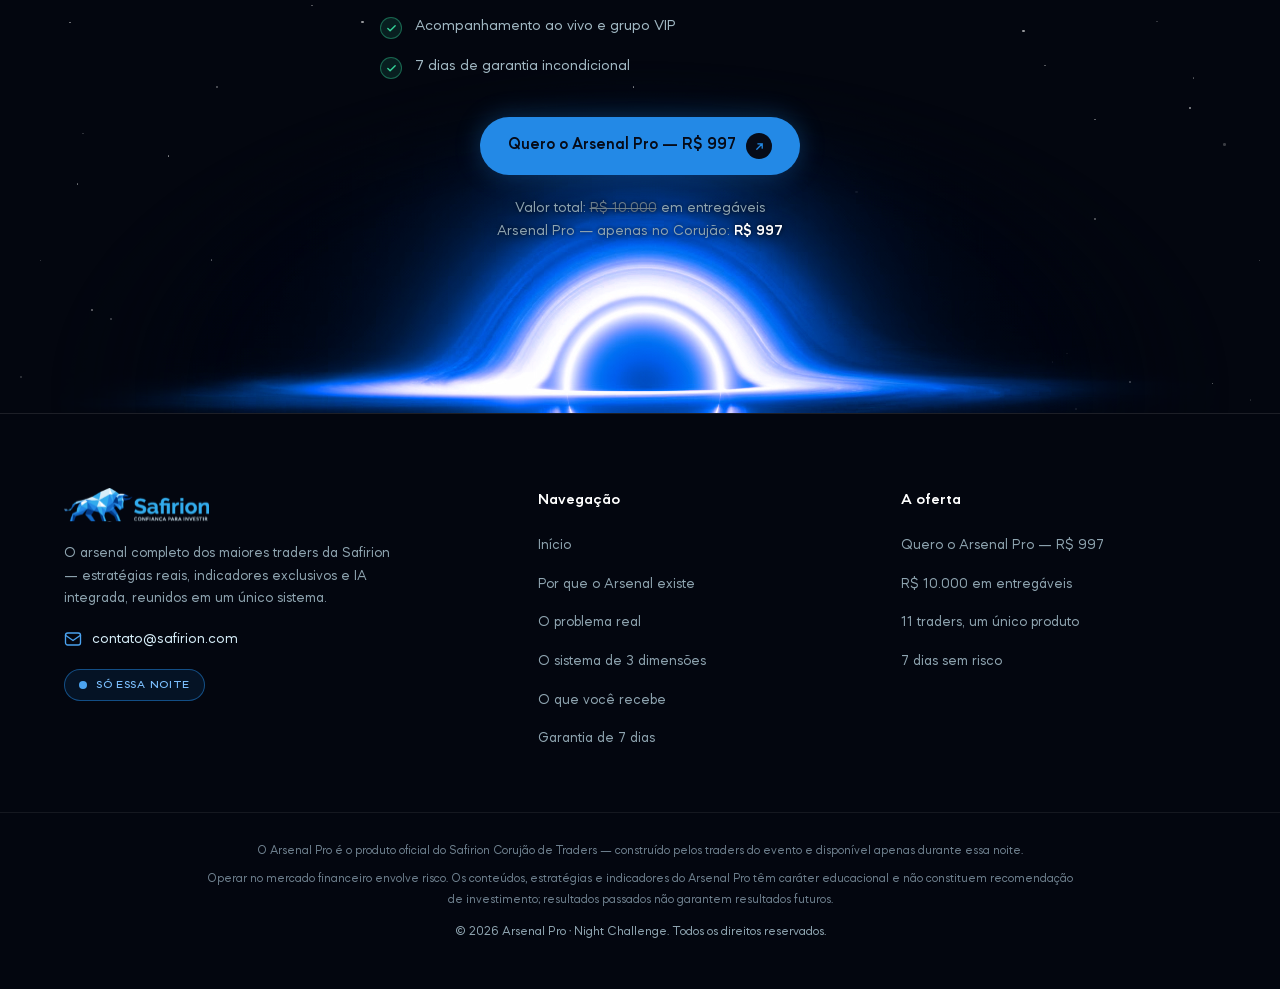
==== commit 3e9b7f01: "Mockup gerado da lugar a janela de app real em HTML, estilo reflect A imagem do ChatGPT (que tinha t" ====
--- a/index.html
+++ b/index.html
@@ -165,31 +165,34 @@
 .ancora .forte{color:#fff;font-weight:600}
 .micro{margin-top:10px;font-family:var(--mono);font-size:12px;color:var(--txt-4);letter-spacing:.04em}
 
-/* painel flutuante 3D (estilo painel safirion) */
-.painel-wrap{position:relative;z-index:3;width:100%;max-width:1060px}
-.mockup-img{display:block;width:100%;height:auto}
-.painel{background:linear-gradient(160deg,rgba(16,26,48,.92),rgba(7,12,25,.96));border:1px solid var(--borda);border-radius:16px;box-shadow:0 -14px 60px -18px rgba(124,192,255,.5),0 18px 44px rgba(0,0,0,.55),0 0 0 1px rgba(35,137,230,.15),0 0 90px -18px rgba(35,137,230,.45);overflow:hidden;animation:kvfloat 9s ease-in-out infinite;will-change:transform;backdrop-filter:blur(6px)}
-@keyframes kvfloat{0%,100%{transform:rotateX(3deg) translateY(0)}50%{transform:rotateX(-2deg) translateY(-12px)}}
-.painel-chrome{display:flex;align-items:center;gap:14px;padding:11px 16px;border-bottom:1px solid var(--borda);background:rgba(255,255,255,.02)}
-.painel-chrome .bolas{display:flex;gap:6px}
-.painel-chrome .bolas i{width:10px;height:10px;border-radius:50%}
+/* janela de app estilo reflect: vidro escuro, borda superior acesa pelo horizonte */
+.painel-wrap{position:relative;z-index:3;width:100%;max-width:1000px}
+.painel{position:relative;border-radius:18px;overflow:hidden;background:linear-gradient(180deg,rgba(15,23,44,.82) 0%,rgba(8,13,26,.94) 40%,rgba(5,9,20,.97) 100%);backdrop-filter:blur(16px);-webkit-backdrop-filter:blur(16px);border:1px solid rgba(124,192,255,.16);box-shadow:0 -24px 90px -24px rgba(80,160,255,.4),0 34px 80px rgba(0,0,0,.6),inset 0 1px 0 rgba(190,225,255,.22)}
+.painel::before{content:'';position:absolute;inset:0 0 auto 0;height:120px;background:radial-gradient(60% 100% at 50% 0%,rgba(120,190,255,.14),transparent 75%);pointer-events:none}
+.painel-chrome{display:flex;align-items:center;gap:14px;padding:13px 18px;border-bottom:1px solid rgba(255,255,255,.08);background:rgba(255,255,255,.025)}
+.painel-chrome .bolas{display:flex;gap:7px}
+.painel-chrome .bolas i{width:11px;height:11px;border-radius:50%}
 .painel-chrome .bolas i:nth-child(1){background:#ff5f57}
 .painel-chrome .bolas i:nth-child(2){background:#febc2e}
 .painel-chrome .bolas i:nth-child(3){background:#28c840}
-.painel-chrome .url{flex:1;text-align:center;font-family:var(--mono);font-size:11px;color:var(--txt-4);background:rgba(255,255,255,.04);border:1px solid rgba(255,255,255,.06);border-radius:100px;padding:5px 14px;white-space:nowrap;overflow:hidden;text-overflow:ellipsis}
-.painel-top{display:flex;align-items:center;justify-content:space-between;padding:16px 20px;border-bottom:1px solid var(--borda);background:rgba(255,255,255,.03)}
-.painel-top .tt{font-family:var(--mono);letter-spacing:.18em;font-size:12px;color:var(--azul-glow)}
-.painel-top .st{font-size:12px;color:var(--txt-4)}
-.painel-lista{padding:8px 20px 6px}
-.painel-item{display:flex;justify-content:space-between;align-items:center;gap:14px;padding:7.5px 0;border-bottom:1px dashed rgba(255,255,255,.07);font-size:13px}
-.painel-item:last-child{border-bottom:none}
-.painel-item .nm{color:var(--txt-2)}
-.painel-item .pv{font-family:var(--mono);font-size:12px;color:var(--txt-4);white-space:nowrap}
-.painel-foot{padding:16px 20px;border-top:1px solid var(--borda);display:flex;justify-content:space-between;align-items:center;background:linear-gradient(90deg,rgba(35,137,230,.12),rgba(35,137,230,.03))}
-.painel-foot .lbl{font-size:12.5px;color:var(--txt-3)}
-.painel-foot .lbl .riscado{text-decoration:line-through}
-.painel-foot .hoje{font-weight:600;font-size:21px}
-.painel-foot .hoje small{display:block;font-weight:400;font-family:var(--mono);font-size:10.5px;color:var(--azul-glow);letter-spacing:.1em;text-transform:uppercase}
+.painel-chrome .url{flex:0 1 460px;margin:0 auto;display:flex;align-items:center;justify-content:center;gap:7px;font-family:var(--mono);font-size:11.5px;color:#8fa5b1;background:rgba(255,255,255,.045);border:1px solid rgba(255,255,255,.07);border-radius:100px;padding:6px 16px;white-space:nowrap;overflow:hidden;text-overflow:ellipsis}
+.painel-chrome .url svg{width:11px;height:11px;stroke:#8fa5b1;flex:0 0 auto}
+.painel-chrome::after{content:'';width:47px}
+.painel-top{display:flex;align-items:center;justify-content:space-between;padding:17px 26px;border-bottom:1px solid rgba(255,255,255,.08)}
+.painel-top .tt{font-family:var(--mono);letter-spacing:.22em;font-size:13px;font-weight:600;color:var(--azul-glow);text-shadow:0 0 18px rgba(75,163,240,.8)}
+.painel-top .st{font-size:12.5px;color:var(--txt-3)}
+.painel-lista{display:grid;grid-template-columns:1fr 1fr;column-gap:52px;padding:10px 26px 14px}
+.painel-item{display:flex;align-items:center;gap:12px;padding:10.5px 0;border-bottom:1px dashed rgba(255,255,255,.08);font-size:13.5px}
+.painel-item .ponto{width:8px;height:8px;flex:0 0 auto;border-radius:50%;background:var(--azul-claro);box-shadow:0 0 10px rgba(75,163,240,.9),0 0 3px rgba(255,255,255,.6)}
+.painel-item .nm{color:#d6edf8;min-width:0;overflow:hidden;text-overflow:ellipsis;white-space:nowrap}
+.painel-item .fio{flex:1;border-bottom:1px dotted rgba(255,255,255,.12);transform:translateY(4px)}
+.painel-item .pv{font-family:var(--mono);font-size:12.5px;color:#8fa5b1;white-space:nowrap}
+.painel-foot{padding:17px 26px;border-top:1px solid rgba(255,255,255,.08);display:flex;justify-content:space-between;align-items:center;gap:18px;background:linear-gradient(90deg,rgba(35,137,230,.13),rgba(35,137,230,.03))}
+.painel-foot .lbl{font-size:13px;color:var(--txt-3)}
+.painel-foot .lbl .riscado{text-decoration:line-through;color:var(--txt-4)}
+.painel-foot .hoje{display:flex;align-items:baseline;gap:14px}
+.painel-foot .hoje small{font-weight:600;font-family:var(--mono);font-size:11px;color:var(--azul-glow);letter-spacing:.18em;text-transform:uppercase}
+.painel-foot .hoje .neon{font-weight:600;font-size:26px;color:#fff;text-shadow:0 0 14px rgba(75,163,240,.95),0 0 42px rgba(35,137,230,.7)}
 
 /* marquee de ativos */
 .marquee{position:relative;z-index:2;margin-top:64px;overflow:hidden;-webkit-mask-image:linear-gradient(90deg,transparent,#000 12%,#000 88%,transparent);mask-image:linear-gradient(90deg,transparent,#000 12%,#000 88%,transparent)}
@@ -393,8 +396,12 @@
   .bh,.bh-vortex{width:760px}
   .bh-vortex{height:560px}
   .bh-stars{width:460px;height:460px}
-  .painel{animation:none;transform:none}
   .painel-zona{margin-top:40px}
+  .painel-lista{grid-template-columns:1fr;column-gap:0;padding:6px 18px 10px}
+  .painel-top{padding:14px 18px}
+  .painel-foot{padding:14px 18px;flex-wrap:wrap}
+  .painel-foot .hoje .neon{font-size:22px}
+  .painel-chrome::after{display:none}
   /* carrossel scroll-snap das dores, como o .kvc-grid mobile do clone */
   .dores{display:flex;grid-template-columns:none;overflow-x:auto;scroll-snap-type:x mandatory;gap:14px;padding:2px 4px 10px;margin:0 -4px;-webkit-overflow-scrolling:touch;scrollbar-width:none}
   .dores::-webkit-scrollbar{display:none}
@@ -467,7 +474,30 @@
     </div>
     <div class="painel-zona">
       <div class="painel-wrap">
-        <img class="mockup-img" src="assets/mockup-arsenal.webp" alt="Painel Arsenal Pro — tudo que está incluso: os 11 entregáveis com valores individuais e o total de R$ 997" width="1536" height="1024" fetchpriority="high" />
+        <div class="painel">
+          <div class="painel-chrome" aria-hidden="true">
+            <span class="bolas"><i></i><i></i><i></i></span>
+            <span class="url"><svg viewBox="0 0 24 24" fill="none" stroke-width="2.2" stroke-linecap="round" stroke-linejoin="round"><rect x="4" y="11" width="16" height="10" rx="2"/><path d="M8 11V7a4 4 0 018 0v4"/></svg>safiriontradingbrasil.com/arsenal-pro</span>
+          </div>
+          <div class="painel-top"><span class="tt">ARSENAL PRO</span><span class="st">Tudo que está incluso</span></div>
+          <div class="painel-lista">
+            <div class="painel-item"><span class="ponto"></span><span class="nm">Método PHIZ 5K</span><span class="fio"></span><span class="pv">R$ 997</span></div>
+            <div class="painel-item"><span class="ponto"></span><span class="nm">Mestre do Price Action</span><span class="fio"></span><span class="pv">R$ 497</span></div>
+            <div class="painel-item"><span class="ponto"></span><span class="nm">Ultra Sniper + Aula Especializada</span><span class="fio"></span><span class="pv">R$ 297</span></div>
+            <div class="painel-item"><span class="ponto"></span><span class="nm">Mentoria do Zero ao Avançado</span><span class="fio"></span><span class="pv">R$ 497</span></div>
+            <div class="painel-item"><span class="ponto"></span><span class="nm">Kit Zero Loss + Price Action Pro</span><span class="fio"></span><span class="pv">R$ 497</span></div>
+            <div class="painel-item"><span class="ponto"></span><span class="nm">Método VPA</span><span class="fio"></span><span class="pv">R$ 297</span></div>
+            <div class="painel-item"><span class="ponto"></span><span class="nm">Estratégia 6 Anos + Indicador</span><span class="fio"></span><span class="pv">R$ 397</span></div>
+            <div class="painel-item"><span class="ponto"></span><span class="nm">MACD Sniper</span><span class="fio"></span><span class="pv">R$ 197</span></div>
+            <div class="painel-item"><span class="ponto"></span><span class="nm">Olho de Deus (IA na Safirion)</span><span class="fio"></span><span class="pv">R$ 997</span></div>
+            <div class="painel-item"><span class="ponto"></span><span class="nm">Indicador LEAD + Fluxo Ultra</span><span class="fio"></span><span class="pv">R$ 497</span></div>
+            <div class="painel-item"><span class="ponto"></span><span class="nm">Retração ST + Treinamento</span><span class="fio"></span><span class="pv">R$ 497</span></div>
+          </div>
+          <div class="painel-foot">
+            <span class="lbl">Valor total: <span class="riscado">R$ 10.000</span></span>
+            <span class="hoje"><small>Hoje, tudo por</small><span class="neon">R$ 997</span></span>
+          </div>
+        </div>
       </div>
     </div>
     <div class="marquee" aria-hidden="true">
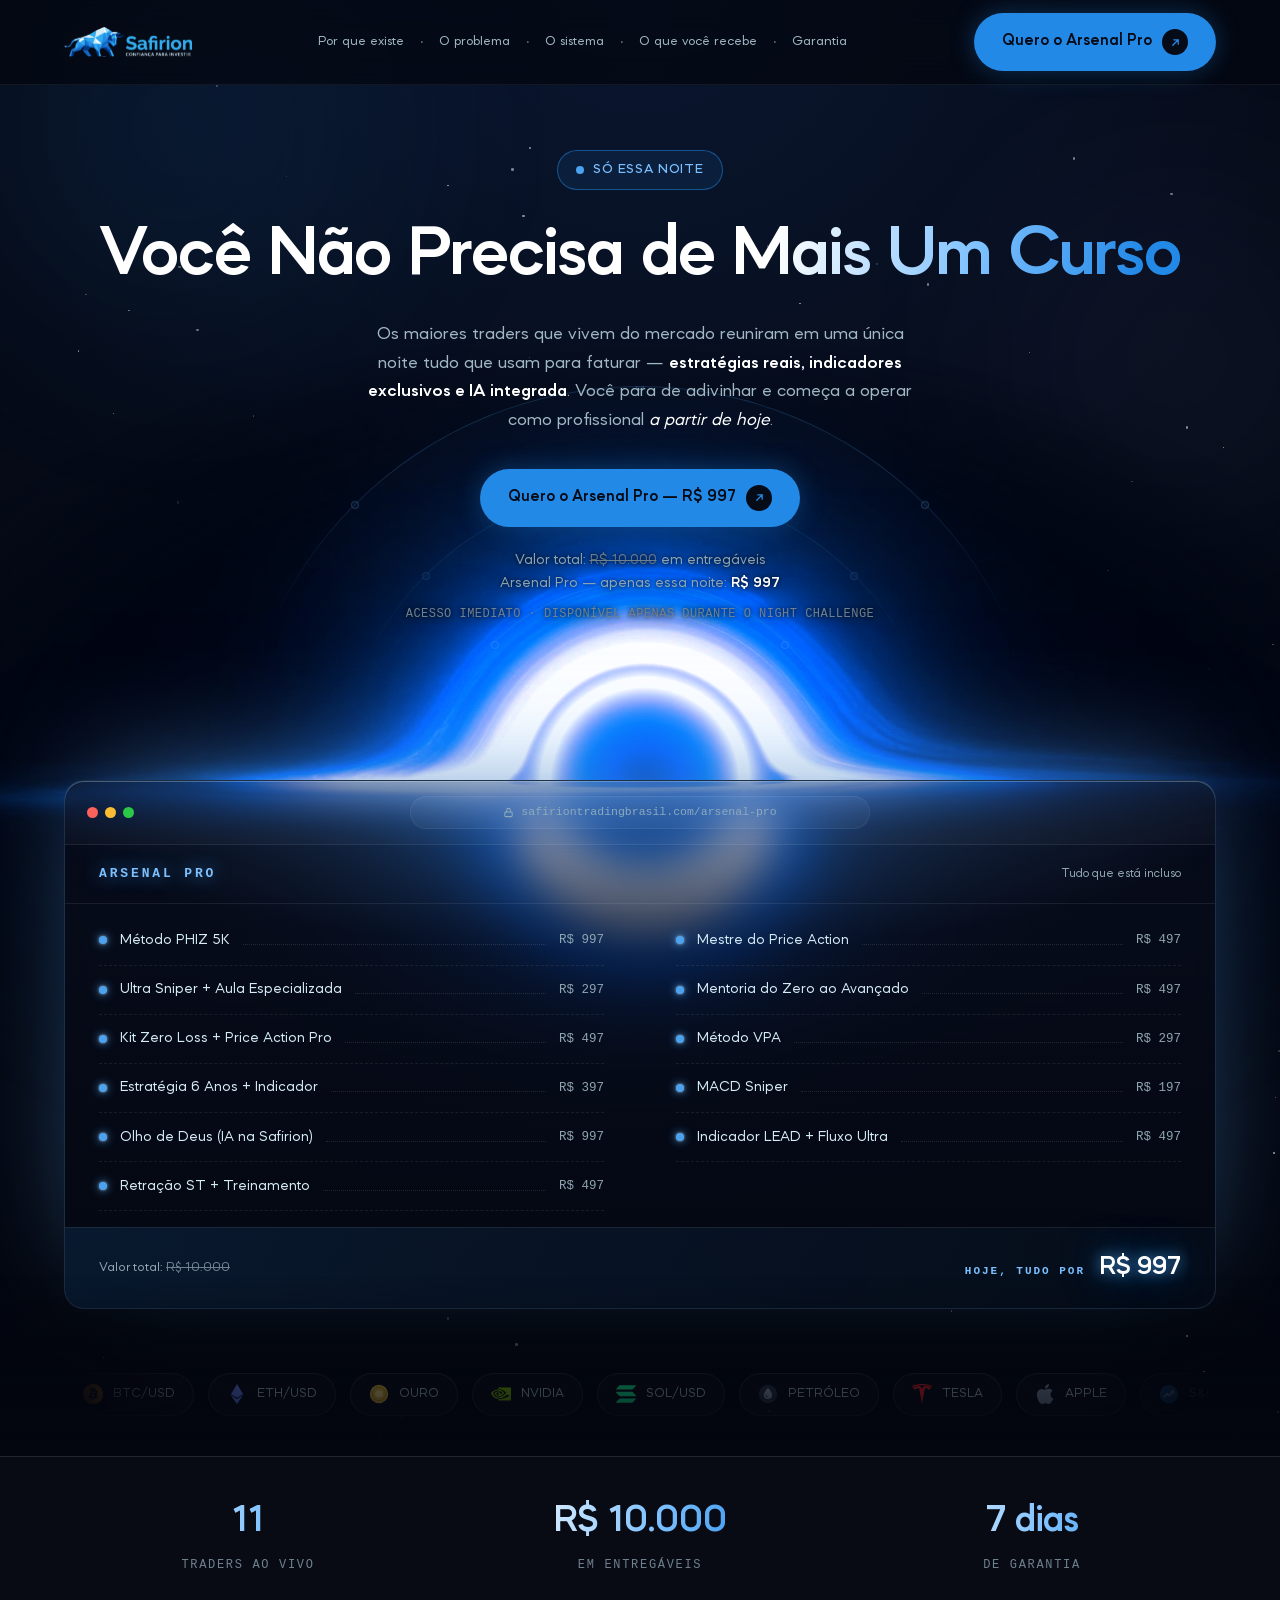
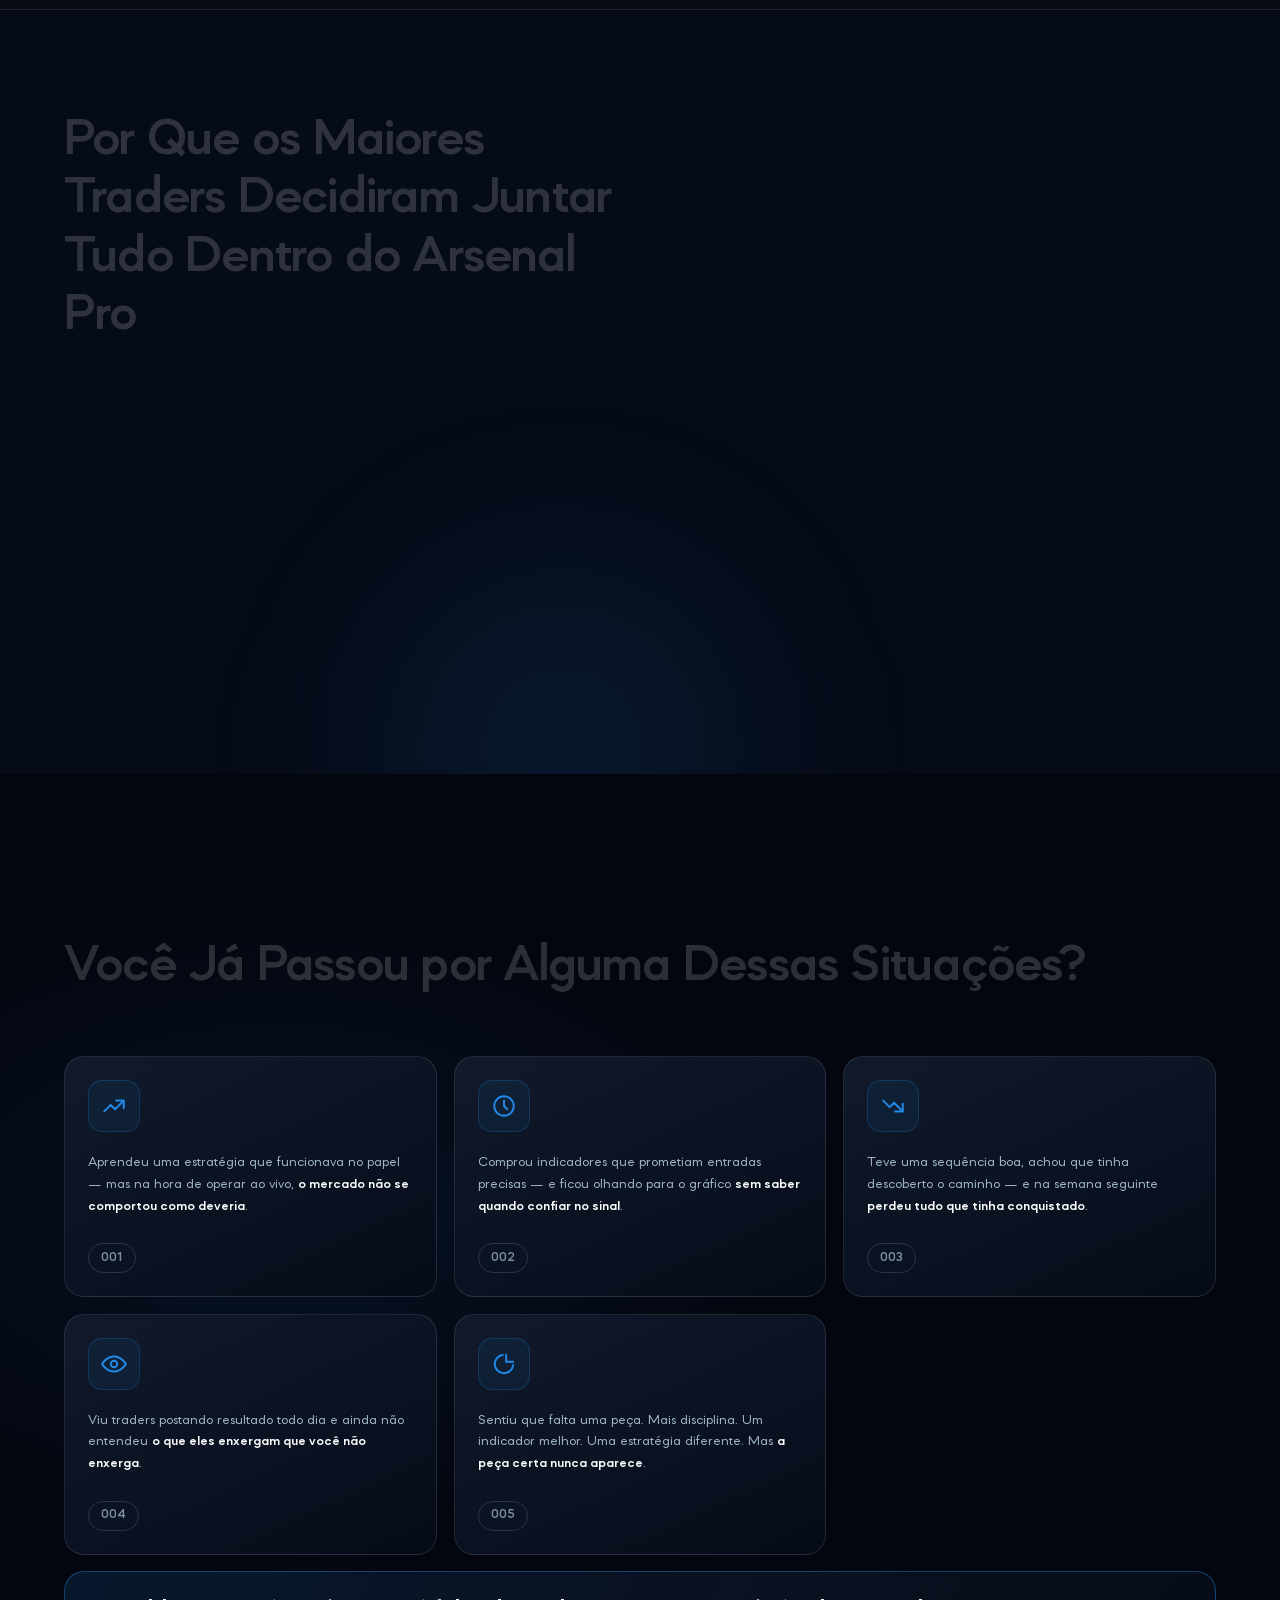
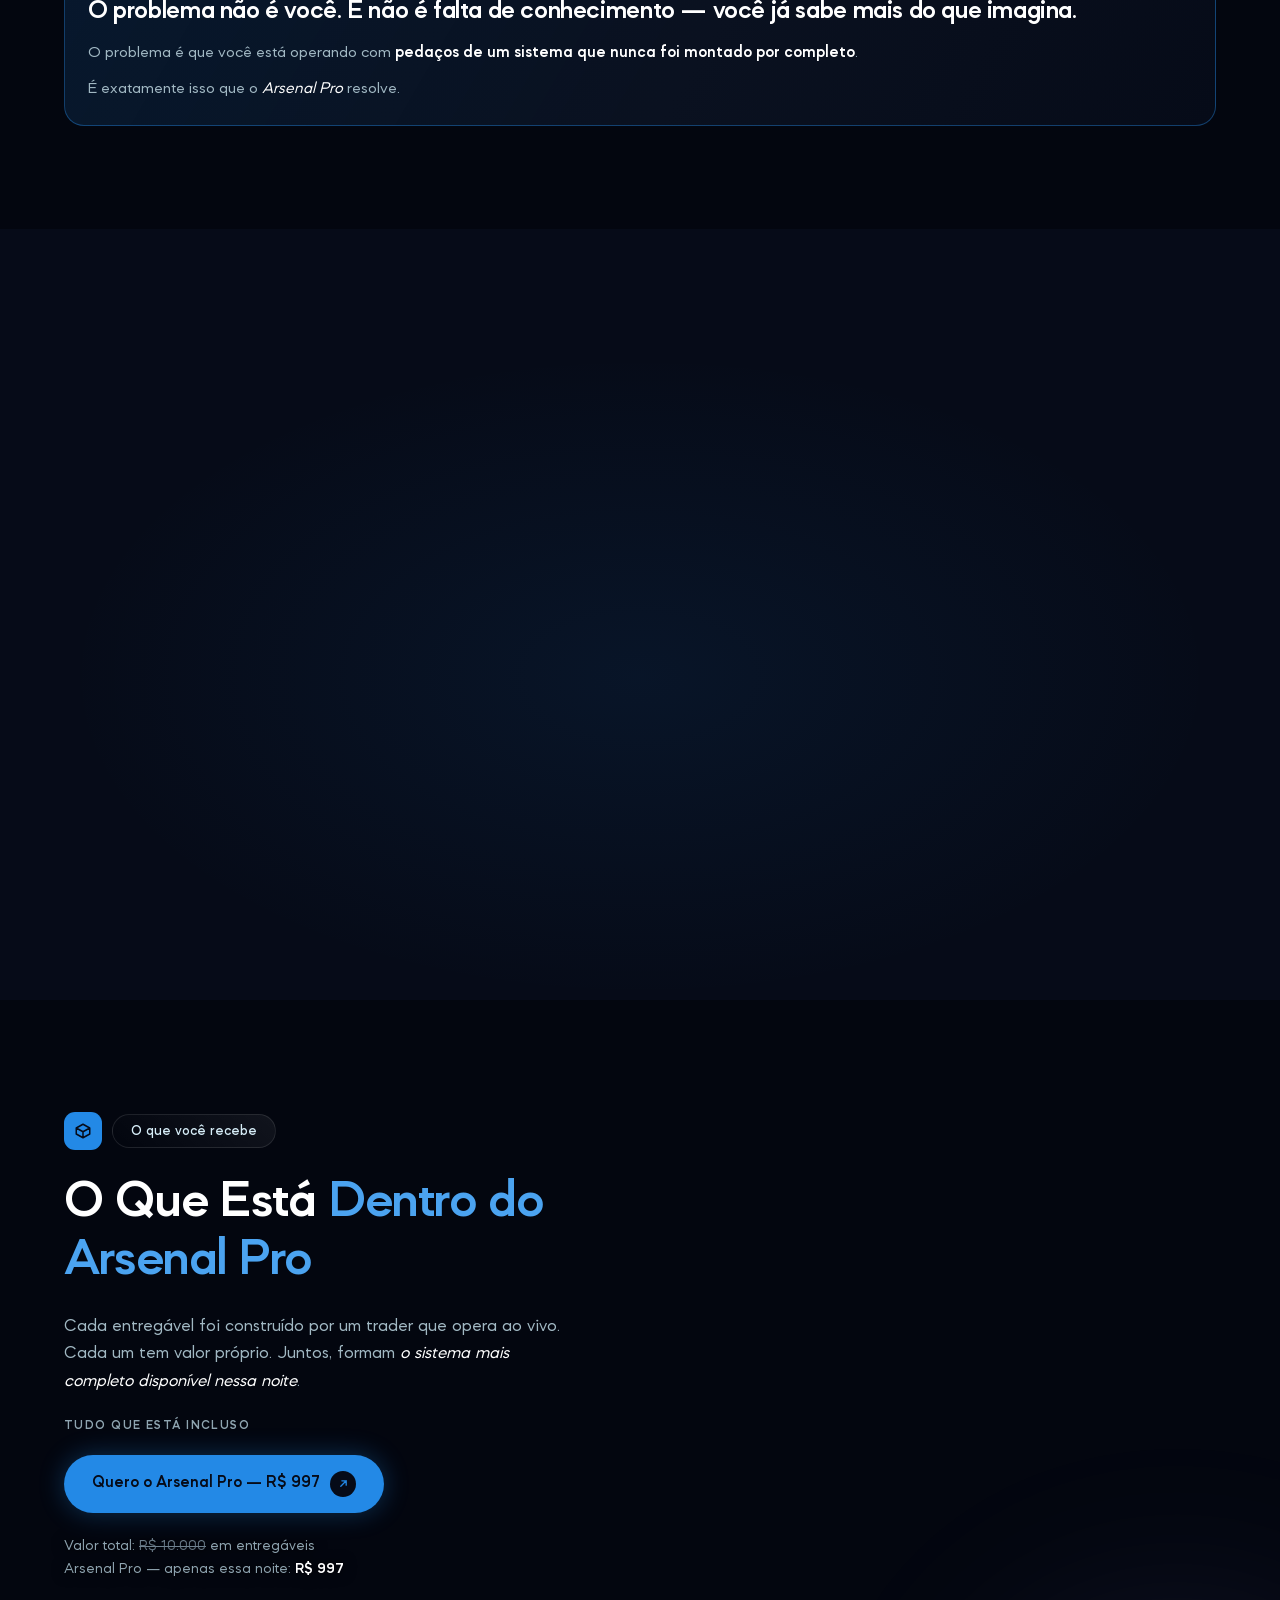
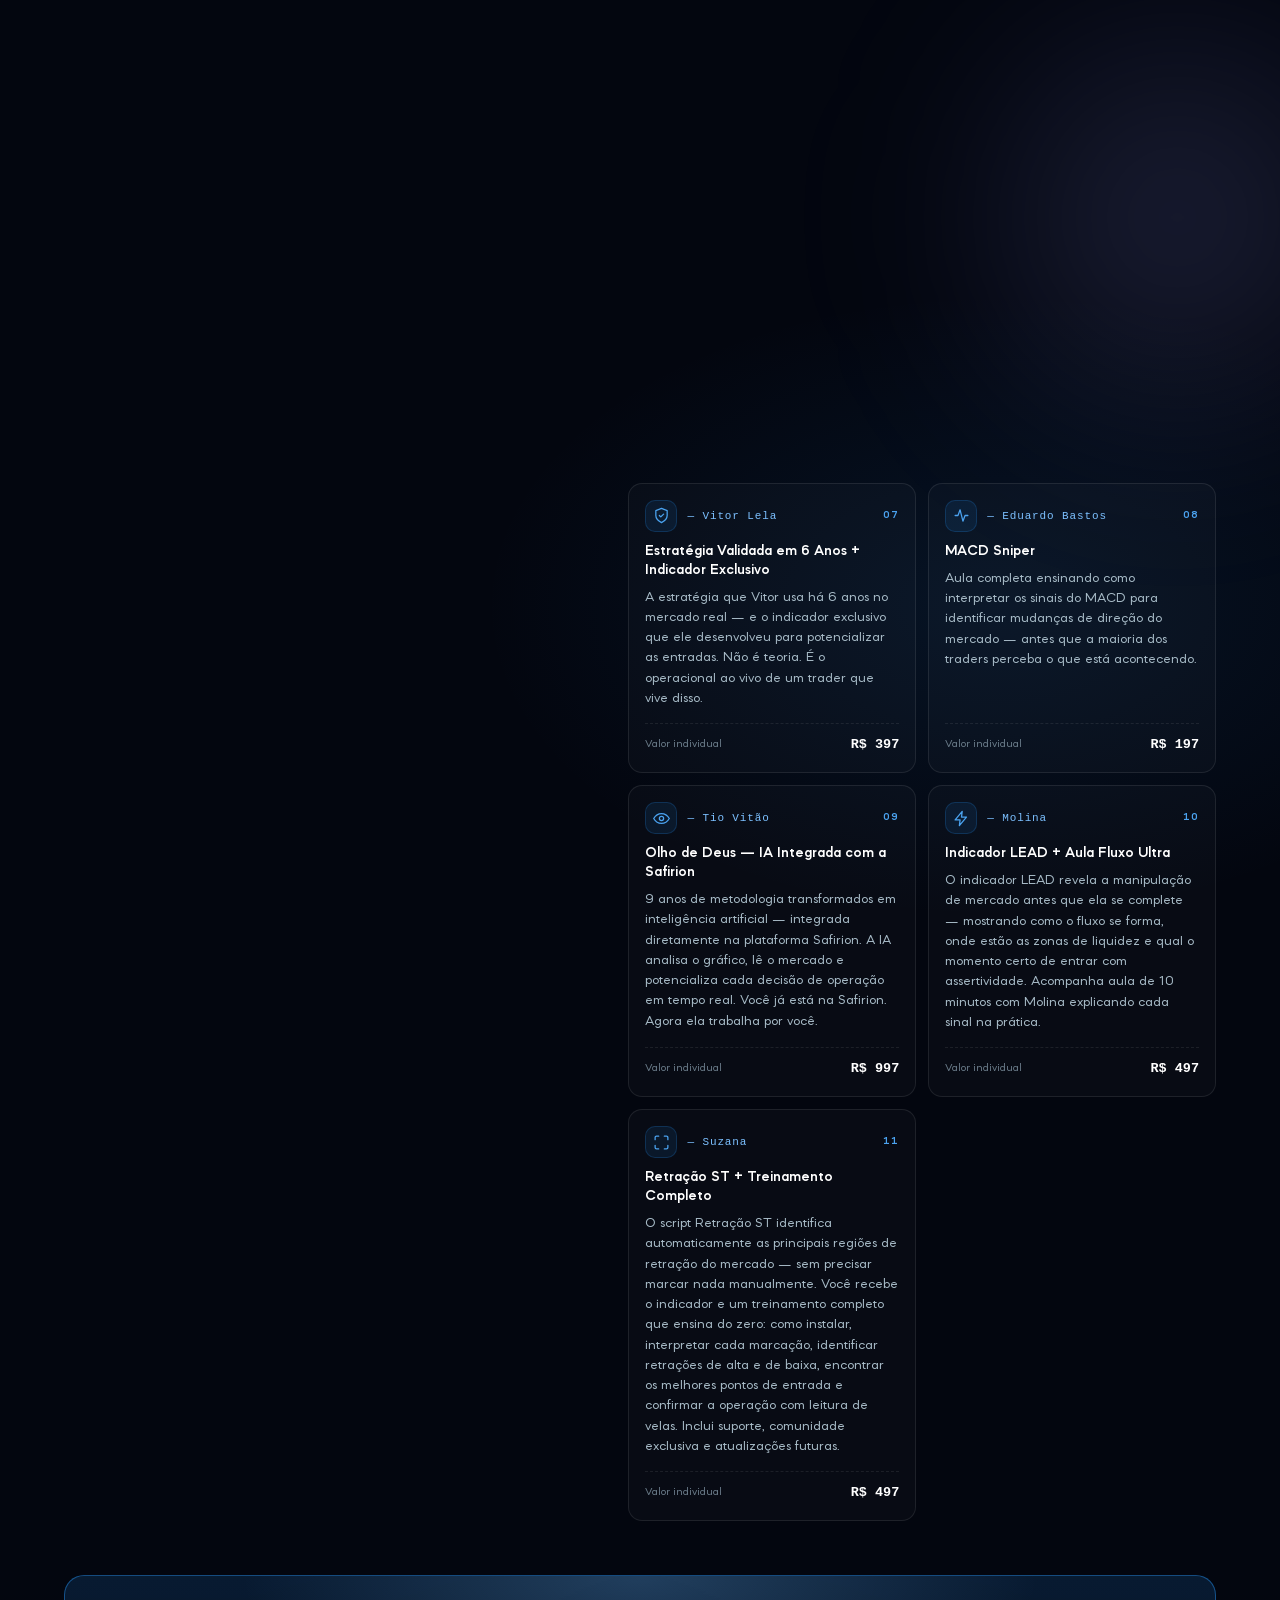
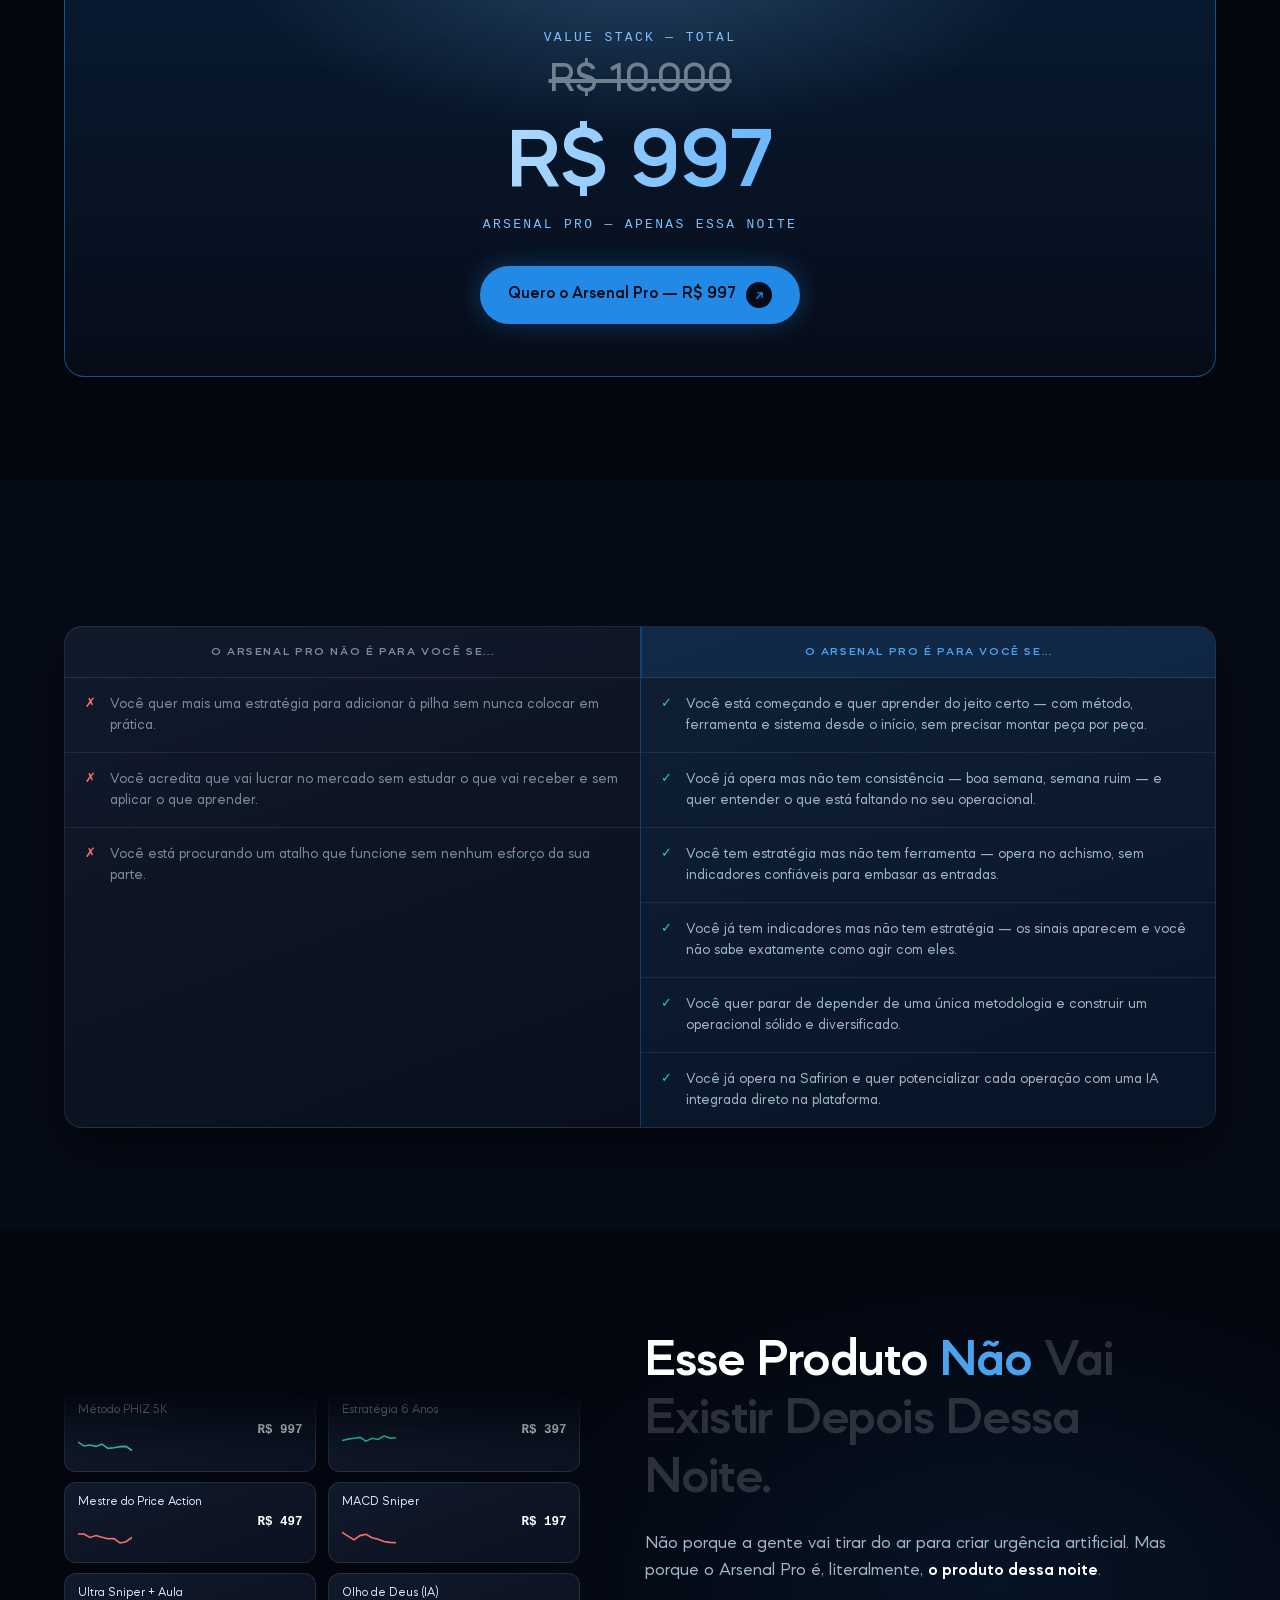
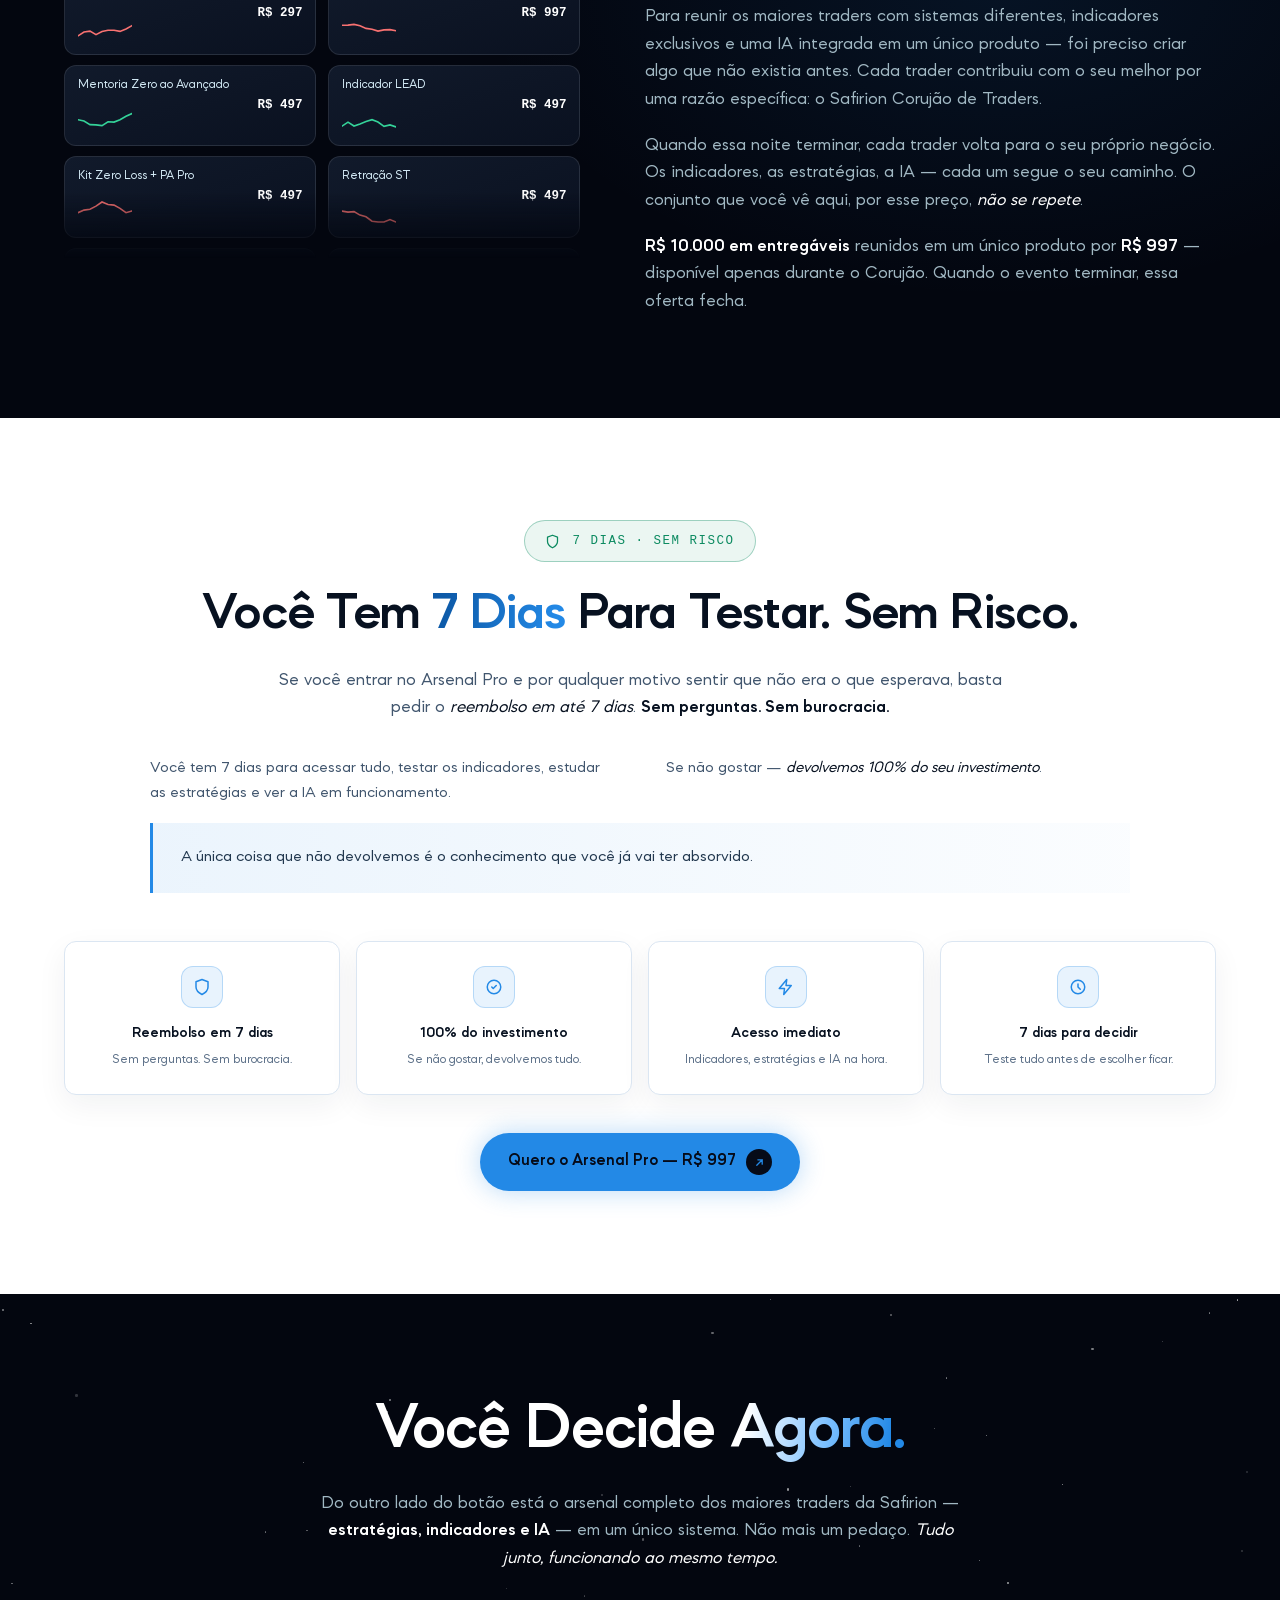
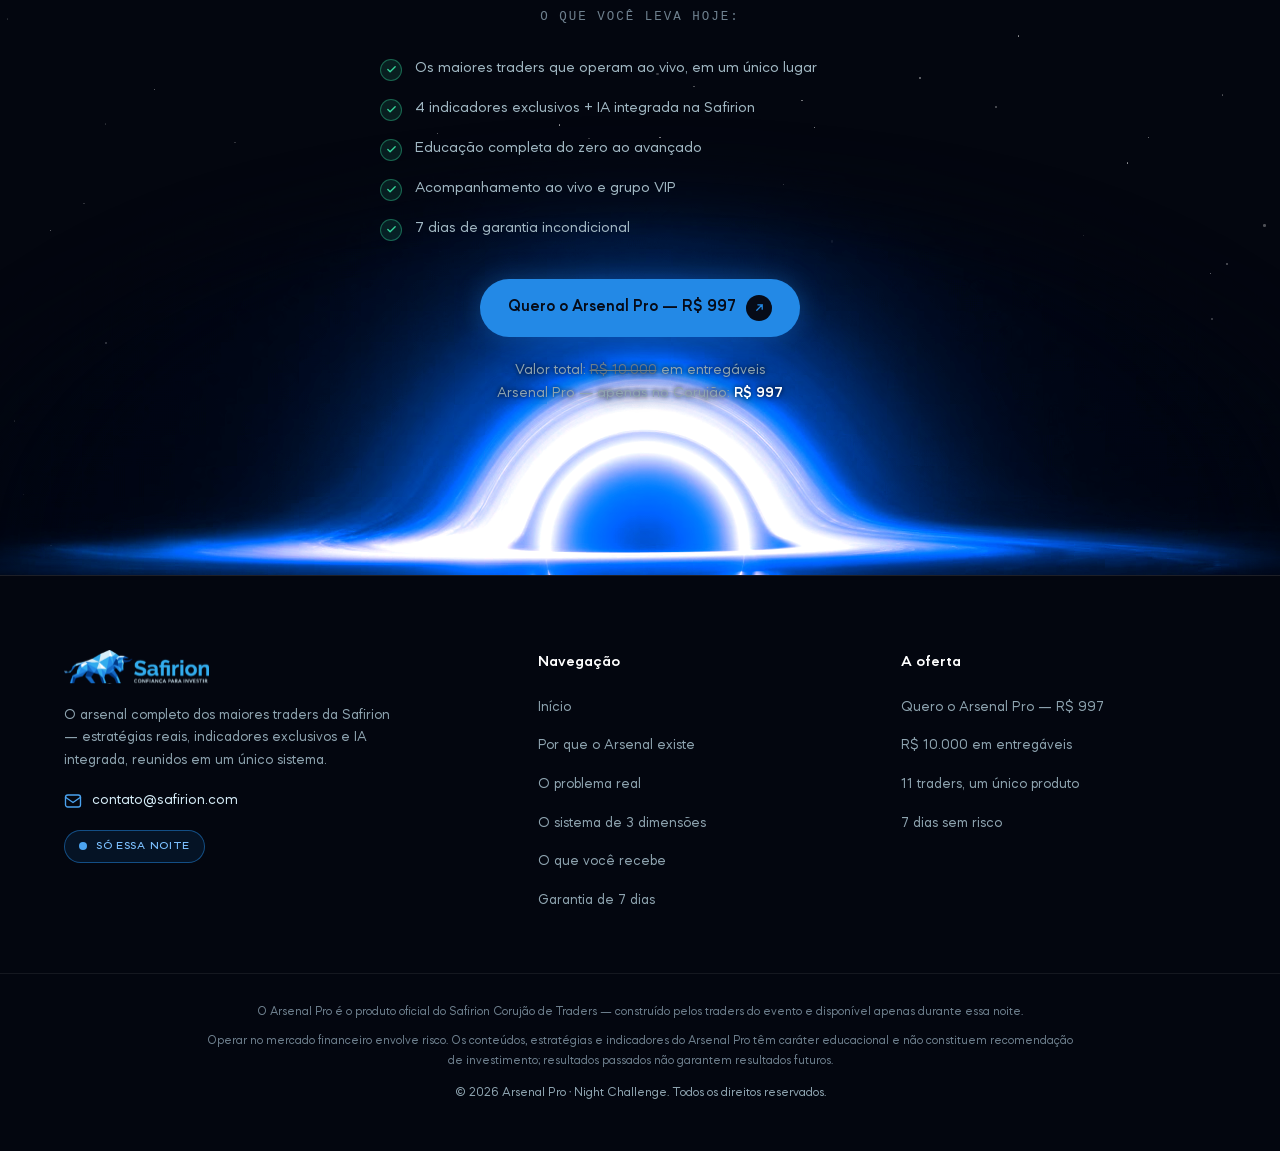
==== commit e4eb511e: "Hero na escala real da reflect: dome gigante e janela translucida O vortex cresceu para 1860px com m" ====
--- a/index.html
+++ b/index.html
@@ -113,8 +113,8 @@
 .hero-conteudo .sub{margin-left:auto;margin-right:auto}
 
 /* --- buraco negro --- */
-.bh{position:absolute;left:50%;top:84px;transform:translateX(-50%);width:1440px;height:1300px;pointer-events:none;z-index:1;-webkit-mask-image:radial-gradient(50% 50% at 50% 50%,#fff 61%,transparent 100%);mask-image:radial-gradient(50% 50% at 50% 50%,#fff 61%,transparent 100%)}
-.bh-vortex{position:absolute;left:50%;top:50%;width:1440px;height:810px;transform:translate(-50%,-50%);object-fit:cover;filter:hue-rotate(-46deg) saturate(1.15);-webkit-mask-image:radial-gradient(50% 50% at 50% 50%,#fff 55%,transparent 82%);mask-image:radial-gradient(50% 50% at 50% 50%,#fff 55%,transparent 82%)}
+.bh{position:absolute;left:50%;top:140px;transform:translateX(-50%);width:1860px;height:1300px;pointer-events:none;z-index:1;-webkit-mask-image:radial-gradient(50% 50% at 50% 50%,#fff 72%,transparent 98%);mask-image:radial-gradient(50% 50% at 50% 50%,#fff 72%,transparent 98%)}
+.bh-vortex{position:absolute;left:50%;top:50%;width:1860px;height:1046px;transform:translate(-50%,-50%);object-fit:cover;filter:hue-rotate(-46deg) saturate(1.2) brightness(1.08);-webkit-mask-image:radial-gradient(50% 50% at 50% 50%,#fff 60%,transparent 88%);mask-image:radial-gradient(50% 50% at 50% 50%,#fff 60%,transparent 88%)}
 /* anel de estrelas orbitando */
 .bh-stars{position:absolute;left:50%;top:50%;width:700px;height:700px;transform:translateZ(0) translate(-50%,-50%);animation:bhStarsGira 70s linear infinite;-webkit-mask-image:radial-gradient(50% 50% at 50% 50%,rgba(217,217,217,0) 27%,#d9d9d9 48%,rgba(217,217,217,.8) 75%,rgba(217,217,217,0) 100%);mask-image:radial-gradient(50% 50% at 50% 50%,rgba(217,217,217,0) 27%,#d9d9d9 48%,rgba(217,217,217,.8) 75%,rgba(217,217,217,0) 100%)}
 .bh-stars i{position:absolute;width:2px;height:2px;border-radius:5px;background:rgba(255,255,255,0);animation:bhTwinkle linear infinite}
@@ -141,7 +141,7 @@
 .bh-dot:nth-child(7){right:14.2%;bottom:14.2%}
 .bh-dot:nth-child(8){right:-4px;top:50%;transform:translateY(-50%)}
 /* zona do painel: emerge da luz do horizonte */
-.painel-zona{position:relative;z-index:3;margin-top:44px;display:flex;justify-content:center}
+.painel-zona{position:relative;z-index:3;margin-top:156px;display:flex;justify-content:center}
 /* black hole do CTA final (reflect repete o efeito no fechamento) */
 .bh-final{top:auto;bottom:-430px;height:900px}
 .bh-final .bh-vortex{top:50%}
@@ -166,10 +166,10 @@
 .micro{margin-top:10px;font-family:var(--mono);font-size:12px;color:var(--txt-4);letter-spacing:.04em}
 
 /* janela de app estilo reflect: vidro escuro, borda superior acesa pelo horizonte */
-.painel-wrap{position:relative;z-index:3;width:100%;max-width:1000px}
-.painel{position:relative;border-radius:18px;overflow:hidden;background:linear-gradient(180deg,rgba(15,23,44,.82) 0%,rgba(8,13,26,.94) 40%,rgba(5,9,20,.97) 100%);backdrop-filter:blur(16px);-webkit-backdrop-filter:blur(16px);border:1px solid rgba(124,192,255,.16);box-shadow:0 -24px 90px -24px rgba(80,160,255,.4),0 34px 80px rgba(0,0,0,.6),inset 0 1px 0 rgba(190,225,255,.22)}
-.painel::before{content:'';position:absolute;inset:0 0 auto 0;height:120px;background:radial-gradient(60% 100% at 50% 0%,rgba(120,190,255,.14),transparent 75%);pointer-events:none}
-.painel-chrome{display:flex;align-items:center;gap:14px;padding:13px 18px;border-bottom:1px solid rgba(255,255,255,.08);background:rgba(255,255,255,.025)}
+.painel-wrap{position:relative;z-index:3;width:100%;max-width:1352px}
+.painel{position:relative;border-radius:20px;overflow:hidden;background:linear-gradient(180deg,rgba(12,19,38,.34) 0%,rgba(9,14,28,.72) 26%,rgba(6,10,22,.93) 55%,rgba(4,8,18,.97) 100%);backdrop-filter:blur(18px);-webkit-backdrop-filter:blur(18px);border:1px solid rgba(124,192,255,.2);box-shadow:0 -30px 110px -26px rgba(90,170,255,.5),0 40px 90px rgba(0,0,0,.6),inset 0 1px 0 rgba(200,230,255,.3)}
+.painel::before{content:'';position:absolute;inset:0 0 auto 0;height:220px;background:radial-gradient(70% 100% at 50% 0%,rgba(130,195,255,.22),transparent 78%);pointer-events:none}
+.painel-chrome{display:flex;align-items:center;gap:14px;padding:15px 22px;border-bottom:1px solid rgba(255,255,255,.08);background:rgba(255,255,255,.025)}
 .painel-chrome .bolas{display:flex;gap:7px}
 .painel-chrome .bolas i{width:11px;height:11px;border-radius:50%}
 .painel-chrome .bolas i:nth-child(1){background:#ff5f57}
@@ -178,16 +178,16 @@
 .painel-chrome .url{flex:0 1 460px;margin:0 auto;display:flex;align-items:center;justify-content:center;gap:7px;font-family:var(--mono);font-size:11.5px;color:#8fa5b1;background:rgba(255,255,255,.045);border:1px solid rgba(255,255,255,.07);border-radius:100px;padding:6px 16px;white-space:nowrap;overflow:hidden;text-overflow:ellipsis}
 .painel-chrome .url svg{width:11px;height:11px;stroke:#8fa5b1;flex:0 0 auto}
 .painel-chrome::after{content:'';width:47px}
-.painel-top{display:flex;align-items:center;justify-content:space-between;padding:17px 26px;border-bottom:1px solid rgba(255,255,255,.08)}
+.painel-top{display:flex;align-items:center;justify-content:space-between;padding:19px 34px;border-bottom:1px solid rgba(255,255,255,.08)}
 .painel-top .tt{font-family:var(--mono);letter-spacing:.22em;font-size:13px;font-weight:600;color:var(--azul-glow);text-shadow:0 0 18px rgba(75,163,240,.8)}
 .painel-top .st{font-size:12.5px;color:var(--txt-3)}
-.painel-lista{display:grid;grid-template-columns:1fr 1fr;column-gap:52px;padding:10px 26px 14px}
-.painel-item{display:flex;align-items:center;gap:12px;padding:10.5px 0;border-bottom:1px dashed rgba(255,255,255,.08);font-size:13.5px}
+.painel-lista{display:grid;grid-template-columns:1fr 1fr;column-gap:72px;padding:12px 34px 16px}
+.painel-item{display:flex;align-items:center;gap:13px;padding:12.5px 0;border-bottom:1px dashed rgba(255,255,255,.08);font-size:14.5px}
 .painel-item .ponto{width:8px;height:8px;flex:0 0 auto;border-radius:50%;background:var(--azul-claro);box-shadow:0 0 10px rgba(75,163,240,.9),0 0 3px rgba(255,255,255,.6)}
 .painel-item .nm{color:#d6edf8;min-width:0;overflow:hidden;text-overflow:ellipsis;white-space:nowrap}
 .painel-item .fio{flex:1;border-bottom:1px dotted rgba(255,255,255,.12);transform:translateY(4px)}
 .painel-item .pv{font-family:var(--mono);font-size:12.5px;color:#8fa5b1;white-space:nowrap}
-.painel-foot{padding:17px 26px;border-top:1px solid rgba(255,255,255,.08);display:flex;justify-content:space-between;align-items:center;gap:18px;background:linear-gradient(90deg,rgba(35,137,230,.13),rgba(35,137,230,.03))}
+.painel-foot{padding:19px 34px;border-top:1px solid rgba(255,255,255,.08);display:flex;justify-content:space-between;align-items:center;gap:18px;background:linear-gradient(90deg,rgba(35,137,230,.13),rgba(35,137,230,.03))}
 .painel-foot .lbl{font-size:13px;color:var(--txt-3)}
 .painel-foot .lbl .riscado{text-decoration:line-through;color:var(--txt-4)}
 .painel-foot .hoje{display:flex;align-items:baseline;gap:14px}
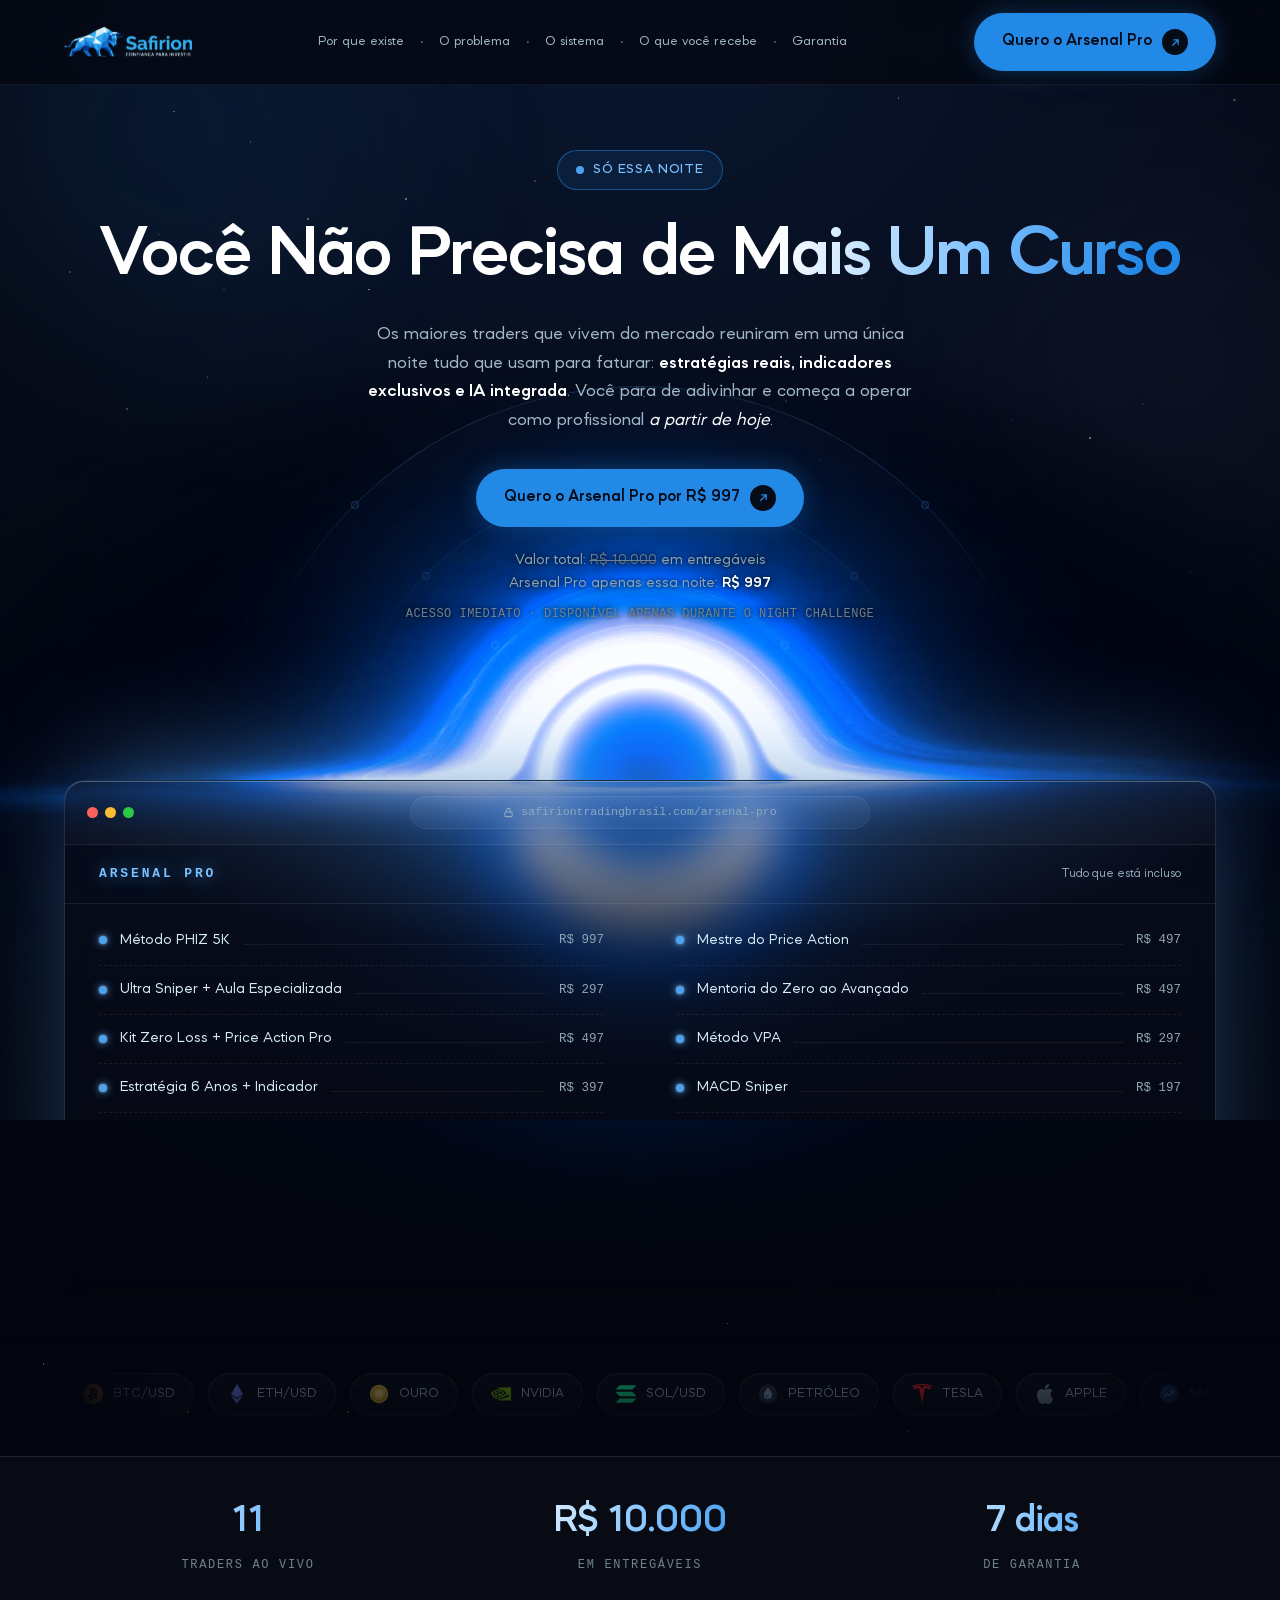
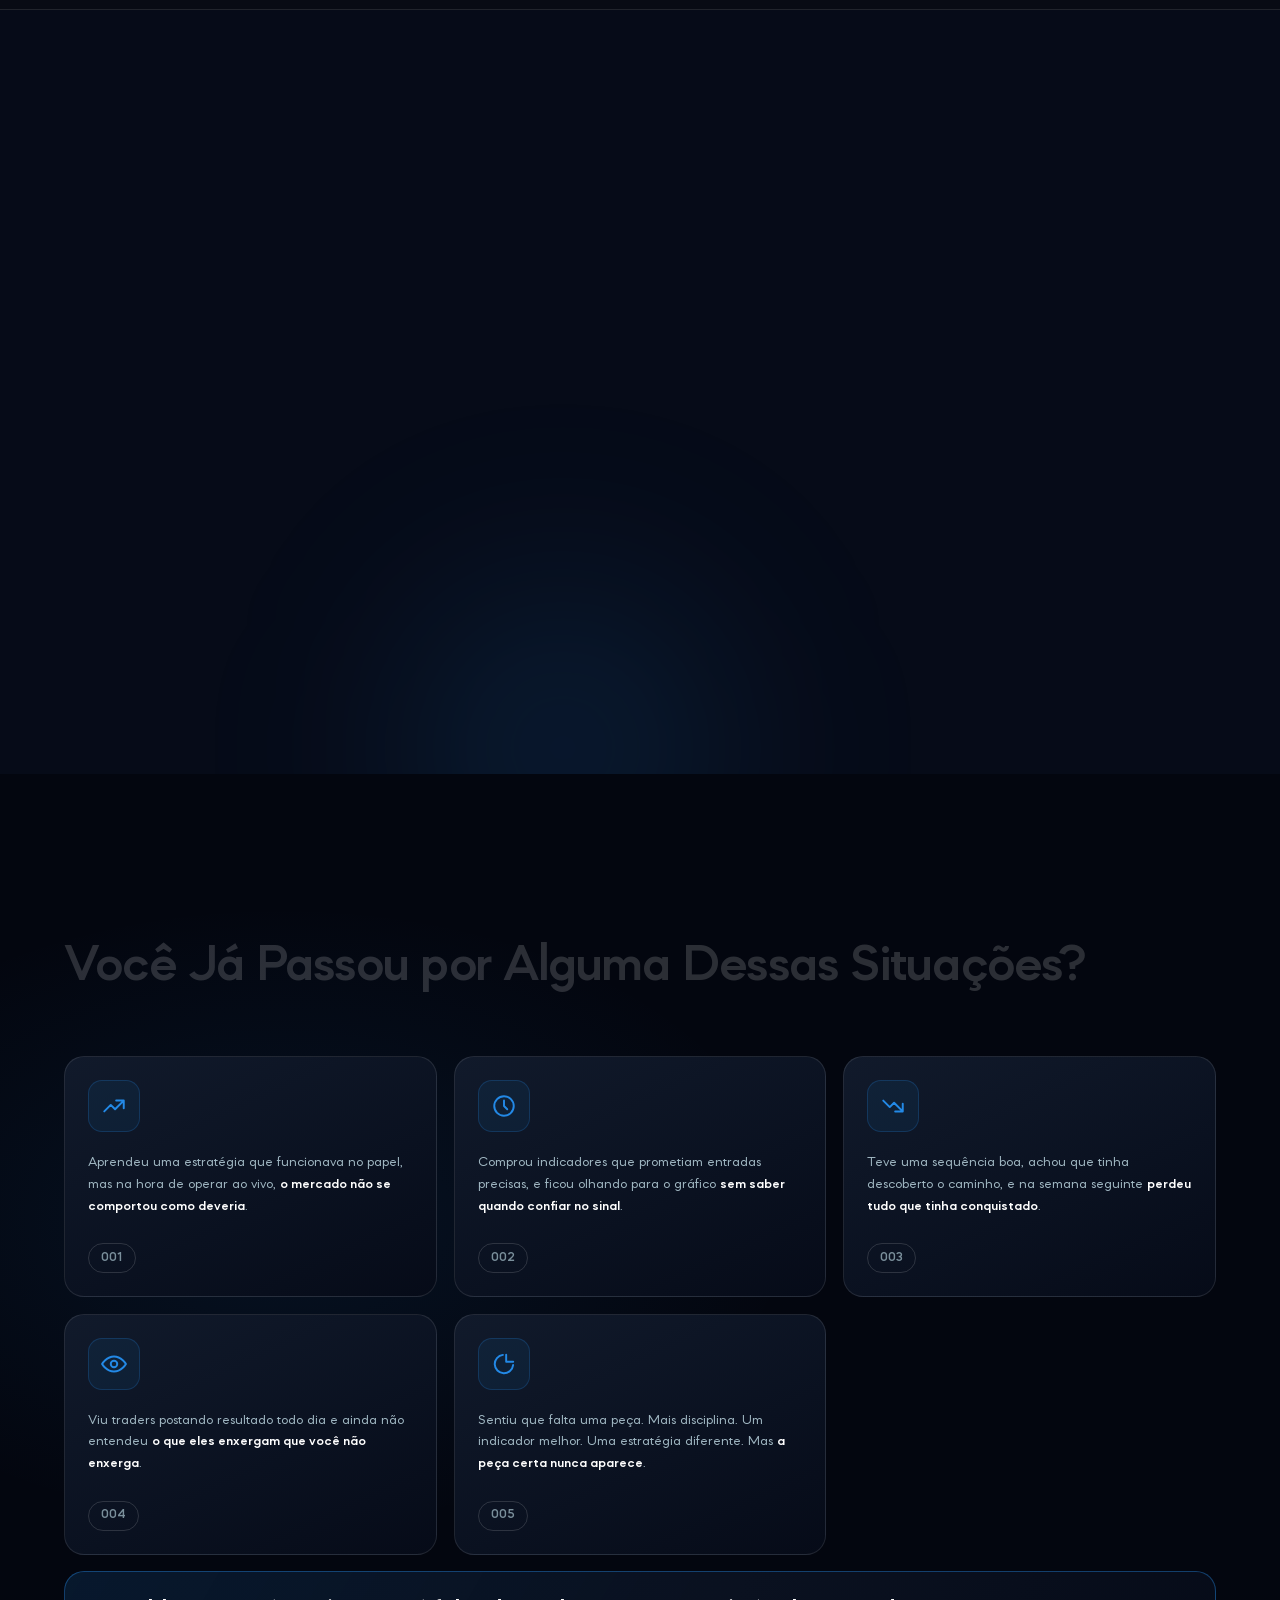
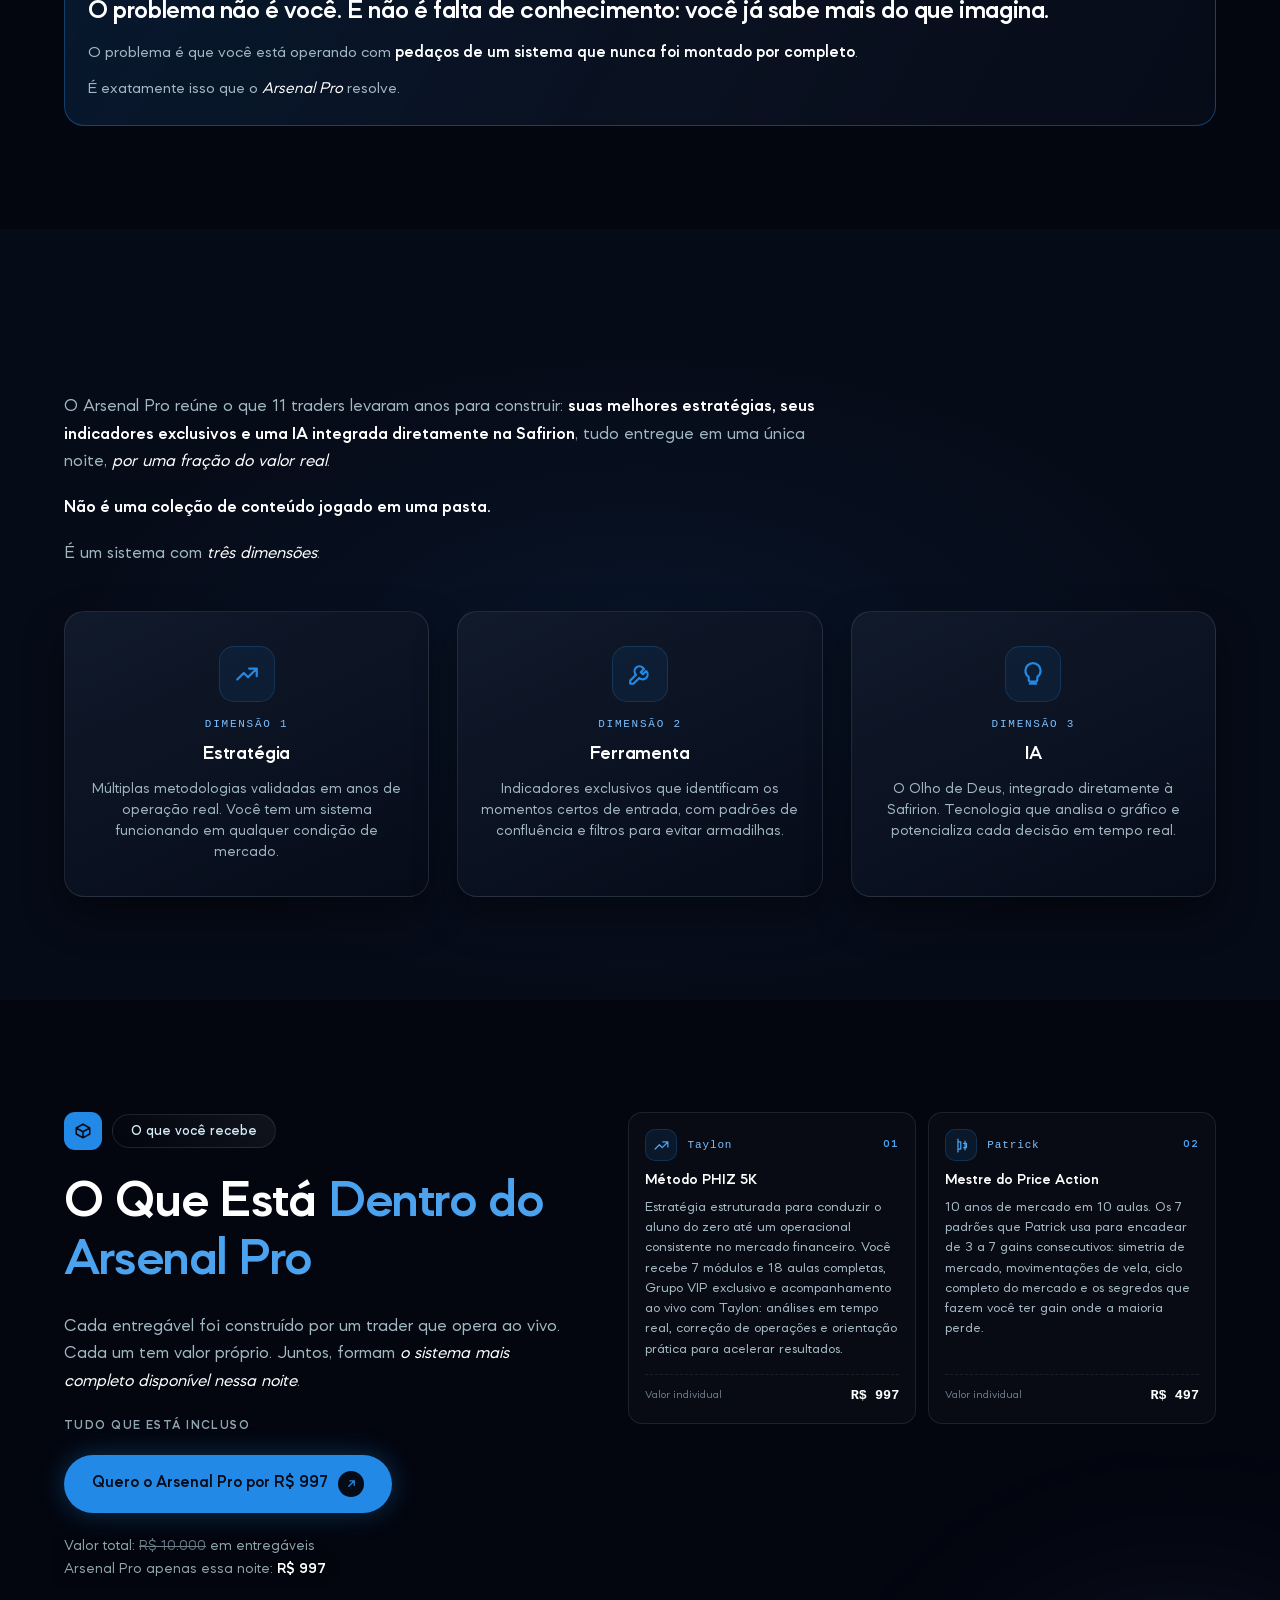
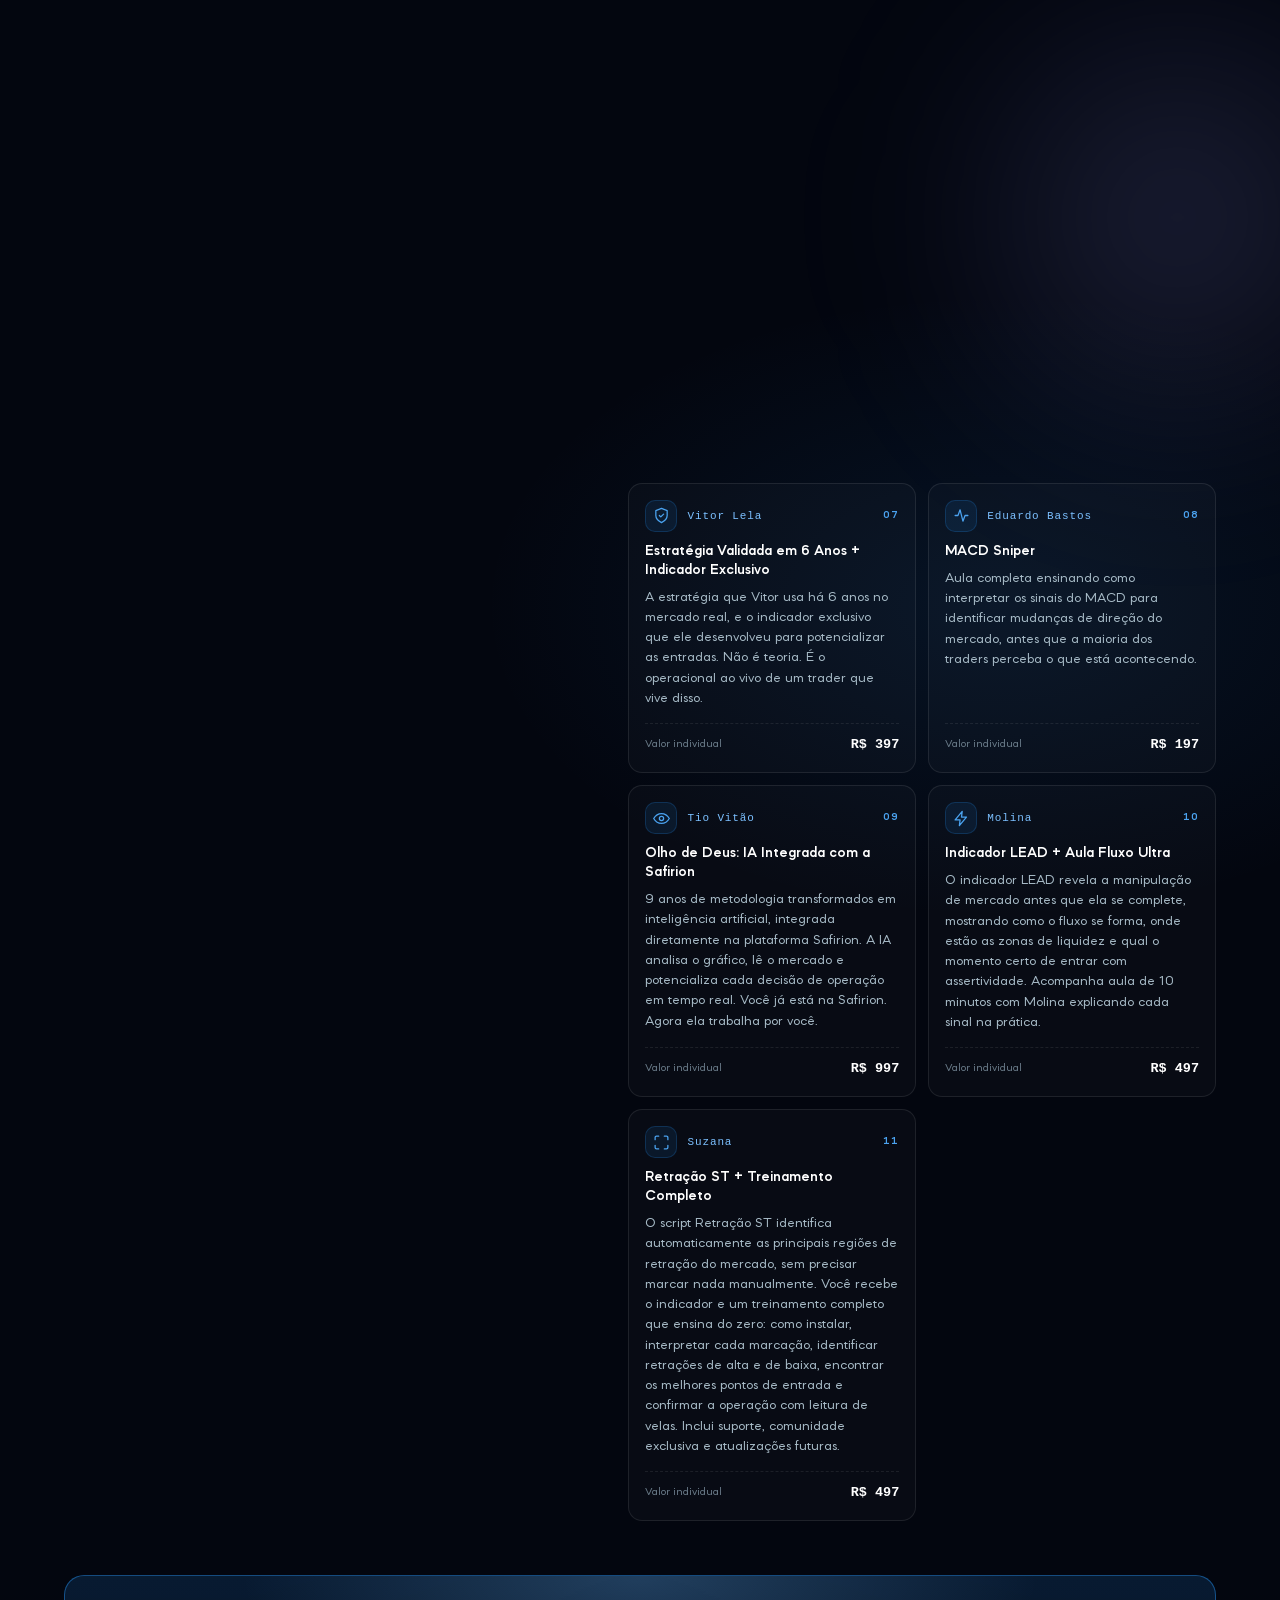
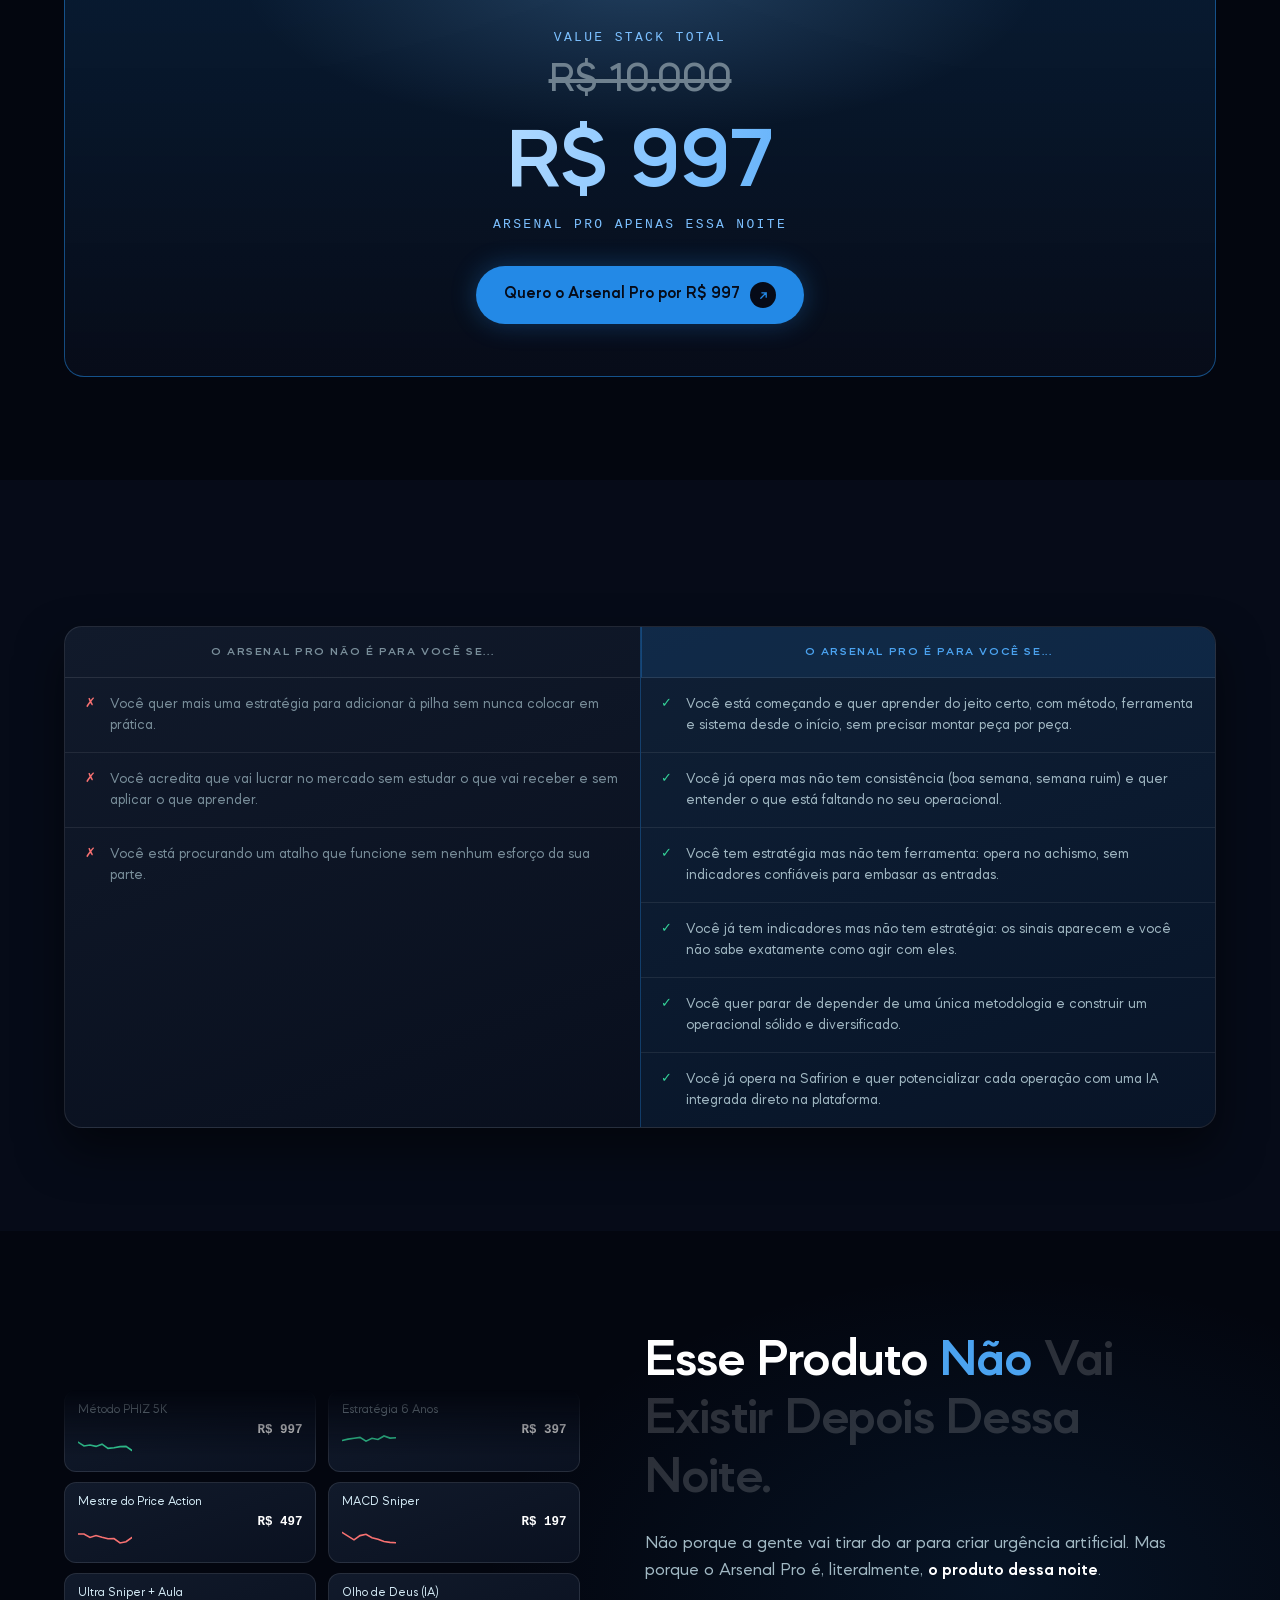
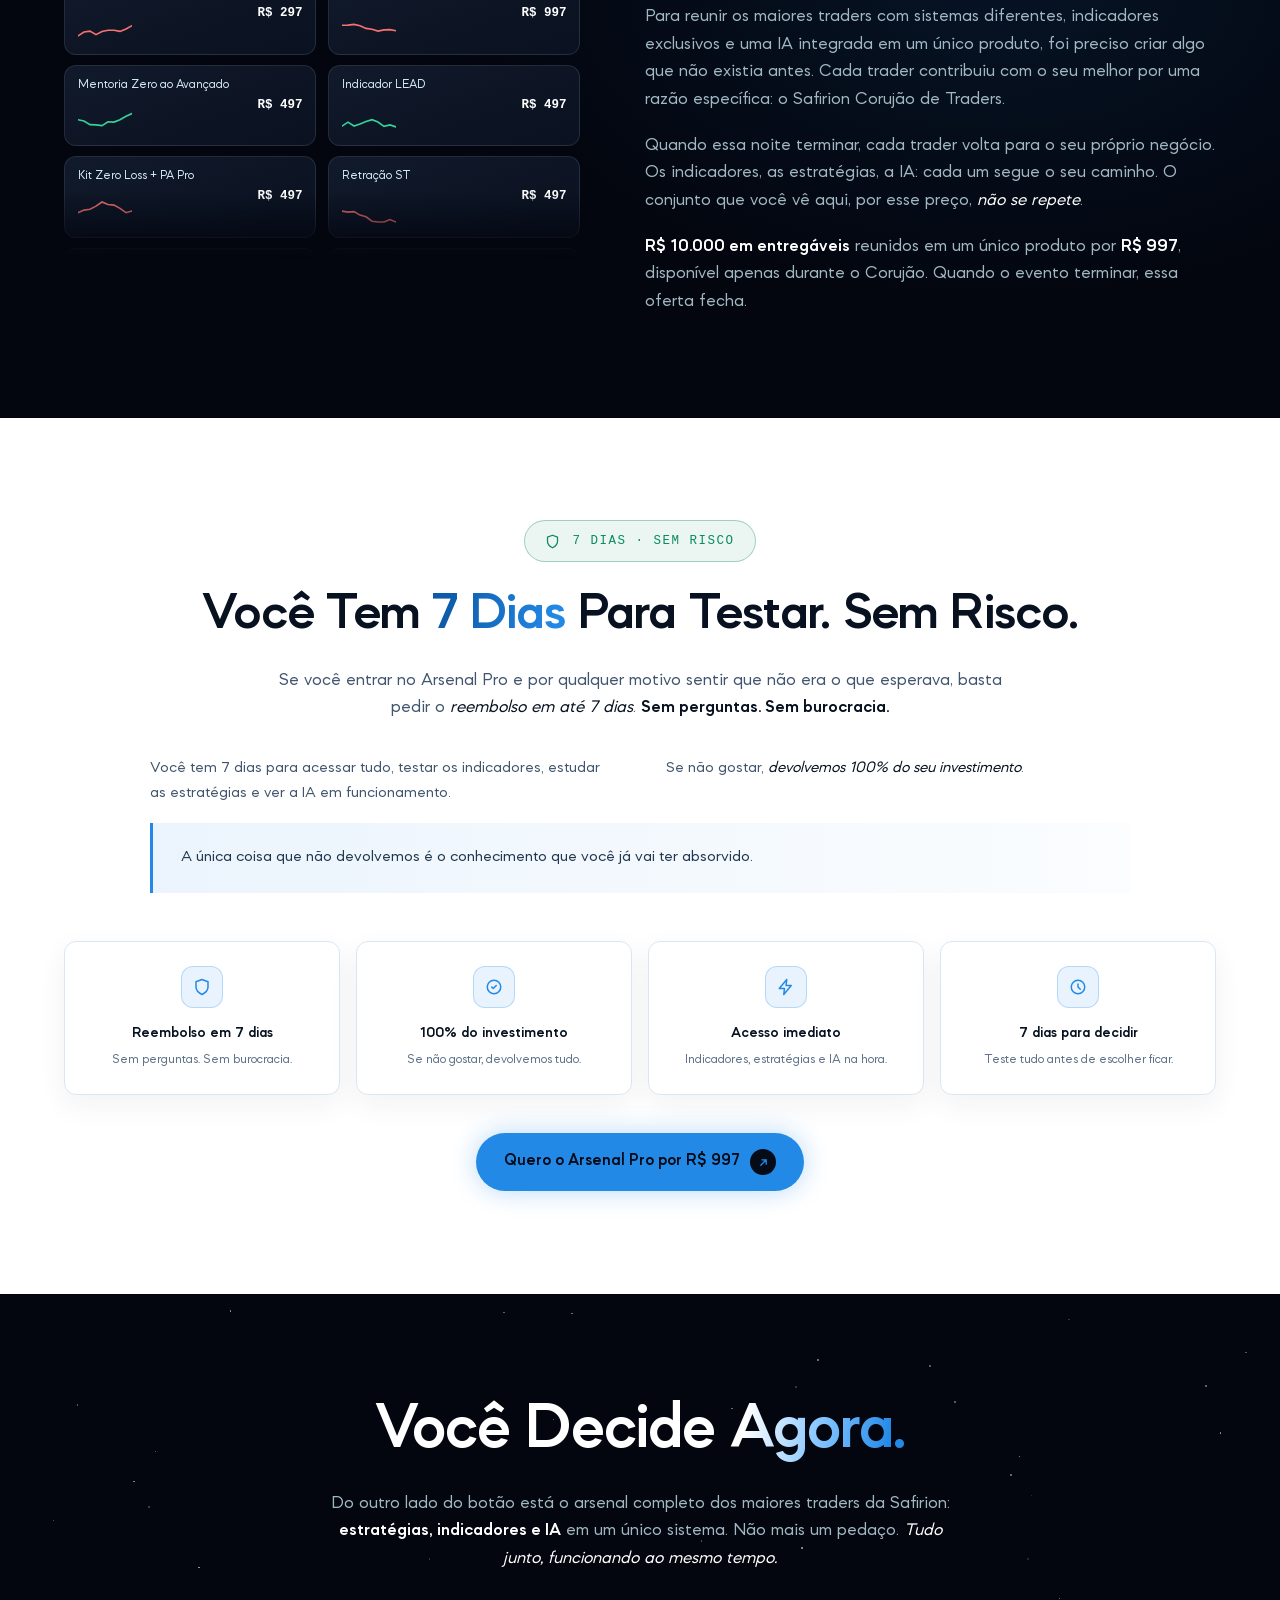
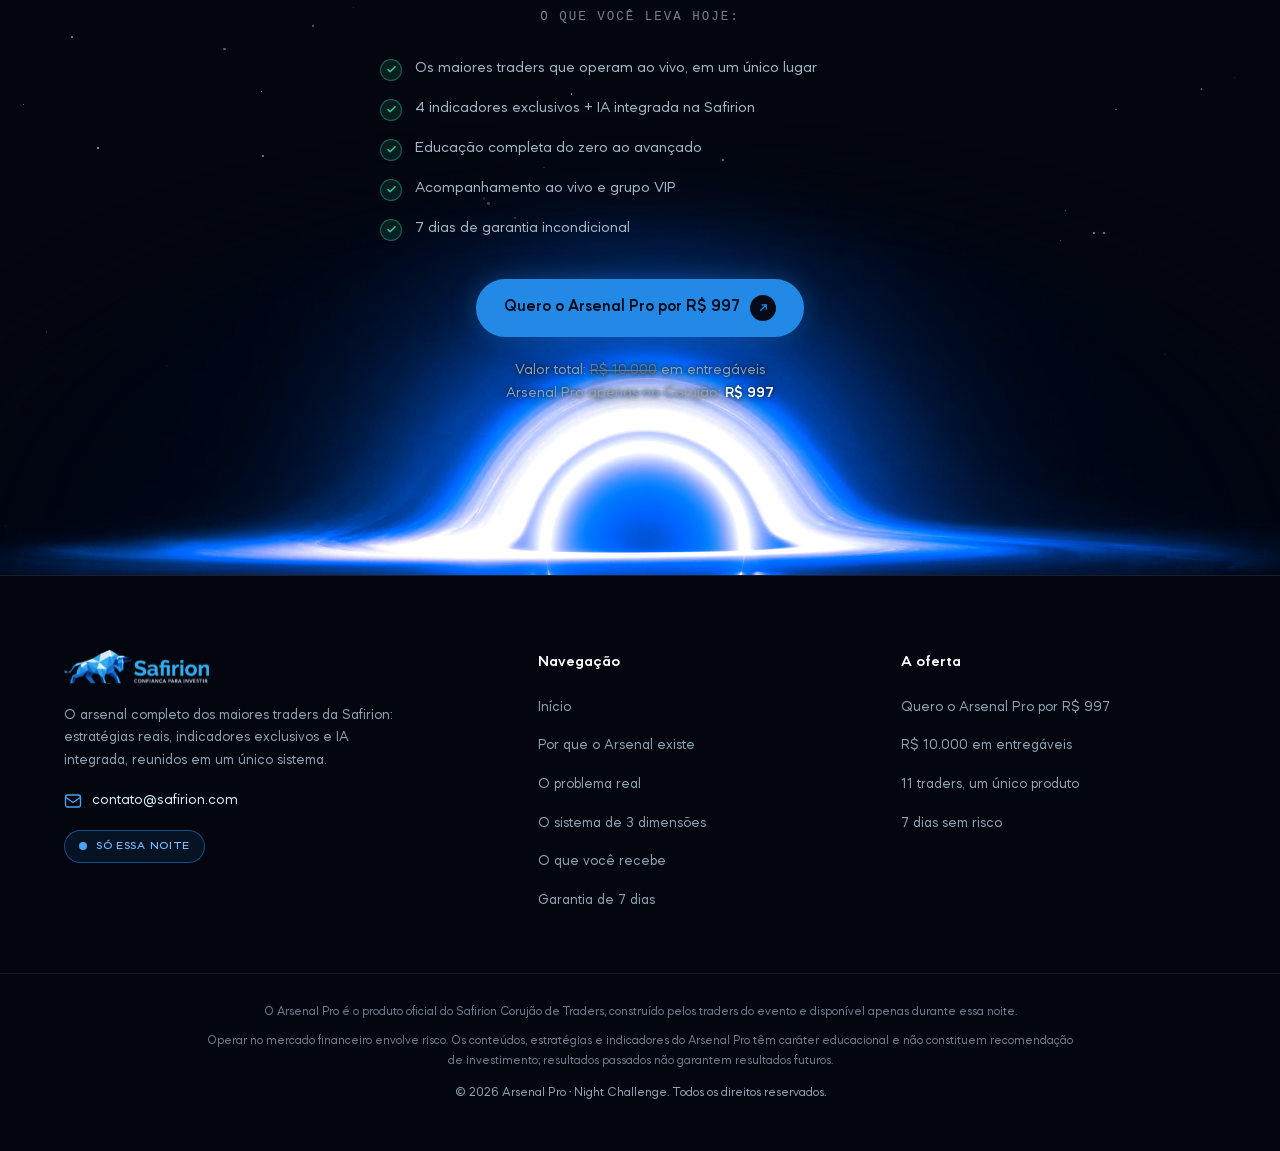
==== commit 9bf4c233: "Fonte identica a da safirion e copy sem travessoes Adicionada a face Mazzard 700-900 apontando para " ====
--- a/index.html
+++ b/index.html
@@ -12,6 +12,7 @@
 @font-face{font-family:'Mazzard';src:url('assets/fonts/mazzard-regular.woff2') format('woff2');font-weight:400;font-style:normal;font-display:swap}
 @font-face{font-family:'Mazzard';src:url('assets/fonts/mazzard-medium.woff2') format('woff2');font-weight:500;font-style:normal;font-display:swap}
 @font-face{font-family:'Mazzard';src:url('assets/fonts/mazzard-semibold.woff2') format('woff2');font-weight:600;font-style:normal;font-display:swap}
+@font-face{font-family:'Mazzard';src:url('assets/fonts/mazzard-semibold.woff2') format('woff2');font-weight:700 900;font-style:normal;font-display:swap}
 
 /* ============ TOKENS (extraídos da safirion.com) ============ */
 :root{
@@ -465,11 +466,11 @@
     <div class="hero-conteudo">
       <span class="badge-noite"><span class="viva"></span>Só essa noite</span>
       <h1>Você Não Precisa de <span class="grad-blue">Mais Um Curso</span></h1>
-      <p class="sub">Os maiores traders que vivem do mercado reuniram em uma única noite tudo que usam para faturar — <strong>estratégias reais, indicadores exclusivos e IA integrada</strong>. Você para de adivinhar e começa a operar como profissional <em>a partir de hoje</em>.</p>
-      <a class="cta" data-checkout href="#">Quero o Arsenal Pro — R$ 997
+      <p class="sub">Os maiores traders que vivem do mercado reuniram em uma única noite tudo que usam para faturar: <strong>estratégias reais, indicadores exclusivos e IA integrada</strong>. Você para de adivinhar e começa a operar como profissional <em>a partir de hoje</em>.</p>
+      <a class="cta" data-checkout href="#">Quero o Arsenal Pro por R$ 997
         <span class="seta"><svg viewBox="0 0 24 24" fill="none" stroke-width="2.4" stroke-linecap="round" stroke-linejoin="round"><path d="M7 17L17 7M9 7h8v8"/></svg></span>
       </a>
-      <p class="ancora">Valor total: <span class="riscado">R$ 10.000</span> em entregáveis<br/>Arsenal Pro — apenas essa noite: <span class="forte">R$ 997</span></p>
+      <p class="ancora">Valor total: <span class="riscado">R$ 10.000</span> em entregáveis<br/>Arsenal Pro apenas essa noite: <span class="forte">R$ 997</span></p>
       <p class="micro">ACESSO IMEDIATO · DISPONÍVEL APENAS DURANTE O NIGHT CHALLENGE</p>
     </div>
     <div class="painel-zona">
@@ -534,7 +535,7 @@
   <div class="wrap">
     <div class="split-head">
       <h2 class="fill-words">Por Que os Maiores Traders Decidiram Juntar <span data-destaque>Tudo</span> Dentro do <span data-destaque>Arsenal Pro</span></h2>
-      <p class="lead rev">Cada um deles chegou onde chegou com anos de dedicação, erros caros e um sistema construído na prática — <strong>não na teoria</strong>. E cada um sabe, melhor do que ninguém, <em>o que separa quem opera com consistência</em> de quem fica testando estratégia por estratégia sem nunca sair do lugar.</p>
+      <p class="lead rev">Cada um deles chegou onde chegou com anos de dedicação, erros caros e um sistema construído na prática, <strong>não na teoria</strong>. E cada um sabe, melhor do que ninguém, <em>o que separa quem opera com consistência</em> de quem fica testando estratégia por estratégia sem nunca sair do lugar.</p>
     </div>
     <p class="lead rev">O problema é que esse arsenal, normalmente, fica espalhado.</p>
     <div class="espalhado">
@@ -544,7 +545,7 @@
     </div>
     <p class="lead rev">Mas <strong>nunca tudo junto, funcionando ao mesmo tempo</strong>, construído por quem realmente vive disso.</p>
     <p class="lead rev">O Safirion Corujão de Traders foi o <em>momento certo</em> para mudar isso.</p>
-    <p class="lead rev">Os maiores traders, uma única noite, um produto que não existia antes — e que só faz sentido nesse formato, nessa ocasião. <strong>O Arsenal Pro é o resultado disso.</strong></p>
+    <p class="lead rev">Os maiores traders, uma única noite, um produto que não existia antes, e que só faz sentido nesse formato, nessa ocasião. <strong>O Arsenal Pro é o resultado disso.</strong></p>
   </div>
 </section>
 
@@ -559,17 +560,17 @@
     <div class="dores" id="doresGrid">
       <div class="card dor rev">
         <span class="icone-chip"><svg viewBox="0 0 24 24" fill="none" stroke-width="1.8" stroke-linecap="round" stroke-linejoin="round"><path d="M3 17l6-6 4 4 8-8M14 7h7v7"/></svg></span>
-        <p>Aprendeu uma estratégia que funcionava no papel — mas na hora de operar ao vivo, <strong>o mercado não se comportou como deveria</strong>.</p>
+        <p>Aprendeu uma estratégia que funcionava no papel, mas na hora de operar ao vivo, <strong>o mercado não se comportou como deveria</strong>.</p>
         <span class="num-rodape">001</span>
       </div>
       <div class="card dor rev rev-d1">
         <span class="icone-chip"><svg viewBox="0 0 24 24" fill="none" stroke-width="1.8" stroke-linecap="round" stroke-linejoin="round"><circle cx="12" cy="12" r="9"/><path d="M12 7v5l3 3"/></svg></span>
-        <p>Comprou indicadores que prometiam entradas precisas — e ficou olhando para o gráfico <strong>sem saber quando confiar no sinal</strong>.</p>
+        <p>Comprou indicadores que prometiam entradas precisas, e ficou olhando para o gráfico <strong>sem saber quando confiar no sinal</strong>.</p>
         <span class="num-rodape">002</span>
       </div>
       <div class="card dor rev rev-d2">
         <span class="icone-chip"><svg viewBox="0 0 24 24" fill="none" stroke-width="1.8" stroke-linecap="round" stroke-linejoin="round"><path d="M3 7l6 6 4-4 8 8M14 17h7v-7"/></svg></span>
-        <p>Teve uma sequência boa, achou que tinha descoberto o caminho — e na semana seguinte <strong>perdeu tudo que tinha conquistado</strong>.</p>
+        <p>Teve uma sequência boa, achou que tinha descoberto o caminho, e na semana seguinte <strong>perdeu tudo que tinha conquistado</strong>.</p>
         <span class="num-rodape">003</span>
       </div>
       <div class="card dor rev">
@@ -583,7 +584,7 @@
         <span class="num-rodape">005</span>
       </div>
       <div class="card dor-resumo rev">
-        <h3>O problema não é você. E não é falta de conhecimento — você já sabe mais do que imagina.</h3>
+        <h3>O problema não é você. E não é falta de conhecimento: você já sabe mais do que imagina.</h3>
         <p>O problema é que você está operando com <strong>pedaços de um sistema que nunca foi montado por completo</strong>.</p>
         <p style="margin-top:10px">É exatamente isso que o <em>Arsenal Pro</em> resolve.</p>
       </div>
@@ -599,7 +600,7 @@
       <span class="dot-chip"><svg viewBox="0 0 24 24" fill="none" stroke-width="2" stroke-linecap="round" stroke-linejoin="round"><path d="M12 2L2 7l10 5 10-5-10-5zM2 17l10 5 10-5M2 12l10 5 10-5"/></svg></span>
       <span class="pill">Apresentação do Arsenal Pro</span>
     </div>
-    <p class="lead rev">O Arsenal Pro reúne o que 11 traders levaram anos para construir: <strong>suas melhores estratégias, seus indicadores exclusivos e uma IA integrada diretamente na Safirion</strong> — tudo entregue em uma única noite, <em>por uma fração do valor real</em>.</p>
+    <p class="lead rev">O Arsenal Pro reúne o que 11 traders levaram anos para construir: <strong>suas melhores estratégias, seus indicadores exclusivos e uma IA integrada diretamente na Safirion</strong>, tudo entregue em uma única noite, <em>por uma fração do valor real</em>.</p>
     <p class="lead rev"><strong>Não é uma coleção de conteúdo jogado em uma pasta.</strong></p>
     <p class="lead rev">É um sistema com <em>três dimensões</em>:</p>
     <div class="dims">
@@ -619,7 +620,7 @@
         <span class="icone-chip"><svg viewBox="0 0 24 24" fill="none" stroke-width="2" stroke-linecap="round" stroke-linejoin="round"><path d="M12 2a7 7 0 017 7c0 2.4-1.2 4.5-3 5.7V17a2 2 0 01-2 2h-4a2 2 0 01-2-2v-2.3C6.2 13.5 5 11.4 5 9a7 7 0 017-7zM9 21h6"/></svg></span>
         <div class="tag">Dimensão 3</div>
         <h3>IA</h3>
-        <p>O Olho de Deus — integrado diretamente à Safirion. Tecnologia que analisa o gráfico e potencializa cada decisão em tempo real.</p>
+        <p>O Olho de Deus, integrado diretamente à Safirion. Tecnologia que analisa o gráfico e potencializa cada decisão em tempo real.</p>
       </div>
     </div>
   </div>
@@ -638,76 +639,76 @@
         <h2 class="fill-words">O Que Está <span data-destaque>Dentro do Arsenal Pro</span></h2>
         <p class="lead rev">Cada entregável foi construído por um trader que opera ao vivo. Cada um tem valor próprio. Juntos, formam <em>o sistema mais completo disponível nessa noite</em>.</p>
         <p class="recebe-label rev">Tudo que está incluso</p>
-        <a class="cta rev" data-checkout href="#">Quero o Arsenal Pro — R$ 997
+        <a class="cta rev" data-checkout href="#">Quero o Arsenal Pro por R$ 997
           <span class="seta"><svg viewBox="0 0 24 24" fill="none" stroke-width="2.4" stroke-linecap="round" stroke-linejoin="round"><path d="M7 17L17 7M9 7h8v8"/></svg></span>
         </a>
-        <p class="ancora rev">Valor total: <span class="riscado">R$ 10.000</span> em entregáveis<br/>Arsenal Pro — apenas essa noite: <span class="forte">R$ 997</span></p>
+        <p class="ancora rev">Valor total: <span class="riscado">R$ 10.000</span> em entregáveis<br/>Arsenal Pro apenas essa noite: <span class="forte">R$ 997</span></p>
       </div>
       <ol class="itens-passos">
         <li class="rev">
-          <span class="li-topo"><span class="ic"><svg viewBox="0 0 24 24" fill="none" stroke-width="1.8" stroke-linecap="round" stroke-linejoin="round"><path d="M3 17l6-6 4 4 8-8M14 7h7v7"/></svg></span><span class="trader">— Taylon</span></span>
+          <span class="li-topo"><span class="ic"><svg viewBox="0 0 24 24" fill="none" stroke-width="1.8" stroke-linecap="round" stroke-linejoin="round"><path d="M3 17l6-6 4 4 8-8M14 7h7v7"/></svg></span><span class="trader">Taylon</span></span>
           <b>Método PHIZ 5K</b>
-          <p>Estratégia estruturada para conduzir o aluno do zero até um operacional consistente no mercado financeiro. Você recebe 7 módulos e 18 aulas completas, Grupo VIP exclusivo e acompanhamento ao vivo com Taylon — análises em tempo real, correção de operações e orientação prática para acelerar resultados.</p>
+          <p>Estratégia estruturada para conduzir o aluno do zero até um operacional consistente no mercado financeiro. Você recebe 7 módulos e 18 aulas completas, Grupo VIP exclusivo e acompanhamento ao vivo com Taylon: análises em tempo real, correção de operações e orientação prática para acelerar resultados.</p>
           <span class="valor"><span class="l">Valor individual</span><span class="v">R$ 997</span></span>
         </li>
         <li class="rev">
-          <span class="li-topo"><span class="ic"><svg viewBox="0 0 24 24" fill="none" stroke-width="1.8" stroke-linecap="round" stroke-linejoin="round"><path d="M7 3v18M7 7h4v10H7M17 6v12M15 9h4v6h-4"/></svg></span><span class="trader">— Patrick</span></span>
+          <span class="li-topo"><span class="ic"><svg viewBox="0 0 24 24" fill="none" stroke-width="1.8" stroke-linecap="round" stroke-linejoin="round"><path d="M7 3v18M7 7h4v10H7M17 6v12M15 9h4v6h-4"/></svg></span><span class="trader">Patrick</span></span>
           <b>Mestre do Price Action</b>
-          <p>10 anos de mercado em 10 aulas. Os 7 padrões que Patrick usa para encadear de 3 a 7 gains consecutivos — simetria de mercado, movimentações de vela, ciclo completo do mercado e os segredos que fazem você ter gain onde a maioria perde.</p>
+          <p>10 anos de mercado em 10 aulas. Os 7 padrões que Patrick usa para encadear de 3 a 7 gains consecutivos: simetria de mercado, movimentações de vela, ciclo completo do mercado e os segredos que fazem você ter gain onde a maioria perde.</p>
           <span class="valor"><span class="l">Valor individual</span><span class="v">R$ 497</span></span>
         </li>
         <li class="rev">
-          <span class="li-topo"><span class="ic"><svg viewBox="0 0 24 24" fill="none" stroke-width="1.8" stroke-linecap="round" stroke-linejoin="round"><path d="M12 3a9 9 0 109 9M12 7a5 5 0 105 5M12 12h.01"/></svg></span><span class="trader">— Miriele</span></span>
+          <span class="li-topo"><span class="ic"><svg viewBox="0 0 24 24" fill="none" stroke-width="1.8" stroke-linecap="round" stroke-linejoin="round"><path d="M12 3a9 9 0 109 9M12 7a5 5 0 105 5M12 12h.01"/></svg></span><span class="trader">Miriele</span></span>
           <b>Ultra Sniper + Aula Especializada</b>
-          <p>O indicador Ultra Sniper identifica o momento exato da entrada — sempre no início da próxima vela. Com o indicador, você recebe 1 hora de aula com Miriele ensinando os padrões de confluência que ativam o gatilho de entrada e os filtros para ignorar sinais que não valem a operação, como o mercado lateralizado.</p>
+          <p>O indicador Ultra Sniper identifica o momento exato da entrada, sempre no início da próxima vela. Com o indicador, você recebe 1 hora de aula com Miriele ensinando os padrões de confluência que ativam o gatilho de entrada e os filtros para ignorar sinais que não valem a operação, como o mercado lateralizado.</p>
           <span class="valor"><span class="l">Valor individual</span><span class="v">R$ 297</span></span>
         </li>
         <li class="rev">
-          <span class="li-topo"><span class="ic"><svg viewBox="0 0 24 24" fill="none" stroke-width="1.8" stroke-linecap="round" stroke-linejoin="round"><path d="M4 19.5A2.5 2.5 0 016.5 17H20M4 19.5A2.5 2.5 0 006.5 22H20V2H6.5A2.5 2.5 0 004 4.5v15z"/></svg></span><span class="trader">— Julin</span></span>
-          <b>Mentoria Completa — Do Zero ao Avançado</b>
-          <p>De como abrir uma conta até operar OTC — análise gráfica, Order Block, suporte e resistência, Fibonacci, pullback, gatilhos e gerenciamento de risco. Tudo em vídeo aulas completas, na sequência certa para construir uma base sólida do começo ao fim.</p>
+          <span class="li-topo"><span class="ic"><svg viewBox="0 0 24 24" fill="none" stroke-width="1.8" stroke-linecap="round" stroke-linejoin="round"><path d="M4 19.5A2.5 2.5 0 016.5 17H20M4 19.5A2.5 2.5 0 006.5 22H20V2H6.5A2.5 2.5 0 004 4.5v15z"/></svg></span><span class="trader">Julin</span></span>
+          <b>Mentoria Completa do Zero ao Avançado</b>
+          <p>De como abrir uma conta até operar OTC: análise gráfica, Order Block, suporte e resistência, Fibonacci, pullback, gatilhos e gerenciamento de risco. Tudo em vídeo aulas completas, na sequência certa para construir uma base sólida do começo ao fim.</p>
           <span class="valor"><span class="l">Valor individual</span><span class="v">R$ 497</span></span>
         </li>
         <li class="rev">
-          <span class="li-topo"><span class="ic"><svg viewBox="0 0 24 24" fill="none" stroke-width="1.8" stroke-linecap="round" stroke-linejoin="round"><path d="M21 8l-9-5-9 5 9 5 9-5zM3 8v8l9 5 9-5V8M12 13v8"/></svg></span><span class="trader">— Thon Carvalho</span></span>
+          <span class="li-topo"><span class="ic"><svg viewBox="0 0 24 24" fill="none" stroke-width="1.8" stroke-linecap="round" stroke-linejoin="round"><path d="M21 8l-9-5-9 5 9 5 9-5zM3 8v8l9 5 9-5V8M12 13v8"/></svg></span><span class="trader">Thon Carvalho</span></span>
           <b>Kit Zero Loss + Trader WIN Manual + Indicador Price Action Pro</b>
-          <p>Três entregáveis em um: o Aulão Zero Loss com a estratégia para operar sem quebrar banca, o manual Trader WIN e o Indicador Price Action Pro — leitura precisa do Price Action diretamente no gráfico para entradas mais assertivas.</p>
+          <p>Três entregáveis em um: o Aulão Zero Loss com a estratégia para operar sem quebrar banca, o manual Trader WIN e o Indicador Price Action Pro, leitura precisa do Price Action diretamente no gráfico para entradas mais assertivas.</p>
           <span class="valor"><span class="l">Valor individual</span><span class="v">R$ 497</span></span>
         </li>
         <li class="rev">
-          <span class="li-topo"><span class="ic"><svg viewBox="0 0 24 24" fill="none" stroke-width="1.8" stroke-linecap="round" stroke-linejoin="round"><path d="M12 21a9 9 0 100-18 9 9 0 000 18zM8 14s1.5 2 4 2 4-2 4-2M9 9h.01M15 9h.01"/></svg></span><span class="trader">— Ed Trader</span></span>
-          <b>Método VPA — Leitura de Velas e Controle Emocional</b>
+          <span class="li-topo"><span class="ic"><svg viewBox="0 0 24 24" fill="none" stroke-width="1.8" stroke-linecap="round" stroke-linejoin="round"><path d="M12 21a9 9 0 100-18 9 9 0 000 18zM8 14s1.5 2 4 2 4-2 4-2M9 9h.01M15 9h.01"/></svg></span><span class="trader">Ed Trader</span></span>
+          <b>Método VPA: Leitura de Velas e Controle Emocional</b>
           <p>Para quem quebra banca por emoção: o Método VPA ensina a ler o que as velas realmente dizem sobre o mercado e a construir o controle emocional que separa o trader amador do profissional que opera com consistência.</p>
           <span class="valor"><span class="l">Valor individual</span><span class="v">R$ 297</span></span>
         </li>
         <li class="rev">
-          <span class="li-topo"><span class="ic"><svg viewBox="0 0 24 24" fill="none" stroke-width="1.8" stroke-linecap="round" stroke-linejoin="round"><path d="M12 22s8-4 8-10V5l-8-3-8 3v7c0 6 8 10 8 10zM9 12l2 2 4-4"/></svg></span><span class="trader">— Vitor Lela</span></span>
+          <span class="li-topo"><span class="ic"><svg viewBox="0 0 24 24" fill="none" stroke-width="1.8" stroke-linecap="round" stroke-linejoin="round"><path d="M12 22s8-4 8-10V5l-8-3-8 3v7c0 6 8 10 8 10zM9 12l2 2 4-4"/></svg></span><span class="trader">Vitor Lela</span></span>
           <b>Estratégia Validada em 6 Anos + Indicador Exclusivo</b>
-          <p>A estratégia que Vitor usa há 6 anos no mercado real — e o indicador exclusivo que ele desenvolveu para potencializar as entradas. Não é teoria. É o operacional ao vivo de um trader que vive disso.</p>
+          <p>A estratégia que Vitor usa há 6 anos no mercado real, e o indicador exclusivo que ele desenvolveu para potencializar as entradas. Não é teoria. É o operacional ao vivo de um trader que vive disso.</p>
           <span class="valor"><span class="l">Valor individual</span><span class="v">R$ 397</span></span>
         </li>
         <li class="rev">
-          <span class="li-topo"><span class="ic"><svg viewBox="0 0 24 24" fill="none" stroke-width="1.8" stroke-linecap="round" stroke-linejoin="round"><path d="M3 12h4l3-8 4 16 3-8h4"/></svg></span><span class="trader">— Eduardo Bastos</span></span>
+          <span class="li-topo"><span class="ic"><svg viewBox="0 0 24 24" fill="none" stroke-width="1.8" stroke-linecap="round" stroke-linejoin="round"><path d="M3 12h4l3-8 4 16 3-8h4"/></svg></span><span class="trader">Eduardo Bastos</span></span>
           <b>MACD Sniper</b>
-          <p>Aula completa ensinando como interpretar os sinais do MACD para identificar mudanças de direção do mercado — antes que a maioria dos traders perceba o que está acontecendo.</p>
+          <p>Aula completa ensinando como interpretar os sinais do MACD para identificar mudanças de direção do mercado, antes que a maioria dos traders perceba o que está acontecendo.</p>
           <span class="valor"><span class="l">Valor individual</span><span class="v">R$ 197</span></span>
         </li>
         <li class="rev">
-          <span class="li-topo"><span class="ic"><svg viewBox="0 0 24 24" fill="none" stroke-width="1.8" stroke-linecap="round" stroke-linejoin="round"><path d="M1 12s4-7 11-7 11 7 11 7-4 7-11 7-11-7-11-7zM12 9a3 3 0 100 6 3 3 0 000-6z"/></svg></span><span class="trader">— Tio Vitão</span></span>
-          <b>Olho de Deus — IA Integrada com a Safirion</b>
-          <p>9 anos de metodologia transformados em inteligência artificial — integrada diretamente na plataforma Safirion. A IA analisa o gráfico, lê o mercado e potencializa cada decisão de operação em tempo real. Você já está na Safirion. Agora ela trabalha por você.</p>
+          <span class="li-topo"><span class="ic"><svg viewBox="0 0 24 24" fill="none" stroke-width="1.8" stroke-linecap="round" stroke-linejoin="round"><path d="M1 12s4-7 11-7 11 7 11 7-4 7-11 7-11-7-11-7zM12 9a3 3 0 100 6 3 3 0 000-6z"/></svg></span><span class="trader">Tio Vitão</span></span>
+          <b>Olho de Deus: IA Integrada com a Safirion</b>
+          <p>9 anos de metodologia transformados em inteligência artificial, integrada diretamente na plataforma Safirion. A IA analisa o gráfico, lê o mercado e potencializa cada decisão de operação em tempo real. Você já está na Safirion. Agora ela trabalha por você.</p>
           <span class="valor"><span class="l">Valor individual</span><span class="v">R$ 997</span></span>
         </li>
         <li class="rev">
-          <span class="li-topo"><span class="ic"><svg viewBox="0 0 24 24" fill="none" stroke-width="1.8" stroke-linecap="round" stroke-linejoin="round"><path d="M13 2L3 14h7l-1 8 10-12h-7l1-8z"/></svg></span><span class="trader">— Molina</span></span>
+          <span class="li-topo"><span class="ic"><svg viewBox="0 0 24 24" fill="none" stroke-width="1.8" stroke-linecap="round" stroke-linejoin="round"><path d="M13 2L3 14h7l-1 8 10-12h-7l1-8z"/></svg></span><span class="trader">Molina</span></span>
           <b>Indicador LEAD + Aula Fluxo Ultra</b>
-          <p>O indicador LEAD revela a manipulação de mercado antes que ela se complete — mostrando como o fluxo se forma, onde estão as zonas de liquidez e qual o momento certo de entrar com assertividade. Acompanha aula de 10 minutos com Molina explicando cada sinal na prática.</p>
+          <p>O indicador LEAD revela a manipulação de mercado antes que ela se complete, mostrando como o fluxo se forma, onde estão as zonas de liquidez e qual o momento certo de entrar com assertividade. Acompanha aula de 10 minutos com Molina explicando cada sinal na prática.</p>
           <span class="valor"><span class="l">Valor individual</span><span class="v">R$ 497</span></span>
         </li>
         <li class="rev">
-          <span class="li-topo"><span class="ic"><svg viewBox="0 0 24 24" fill="none" stroke-width="1.8" stroke-linecap="round" stroke-linejoin="round"><path d="M8 3H5a2 2 0 00-2 2v3m18 0V5a2 2 0 00-2-2h-3m0 18h3a2 2 0 002-2v-3M3 16v3a2 2 0 002 2h3"/></svg></span><span class="trader">— Suzana</span></span>
+          <span class="li-topo"><span class="ic"><svg viewBox="0 0 24 24" fill="none" stroke-width="1.8" stroke-linecap="round" stroke-linejoin="round"><path d="M8 3H5a2 2 0 00-2 2v3m18 0V5a2 2 0 00-2-2h-3m0 18h3a2 2 0 002-2v-3M3 16v3a2 2 0 002 2h3"/></svg></span><span class="trader">Suzana</span></span>
           <b>Retração ST + Treinamento Completo</b>
-          <p>O script Retração ST identifica automaticamente as principais regiões de retração do mercado — sem precisar marcar nada manualmente. Você recebe o indicador e um treinamento completo que ensina do zero: como instalar, interpretar cada marcação, identificar retrações de alta e de baixa, encontrar os melhores pontos de entrada e confirmar a operação com leitura de velas. Inclui suporte, comunidade exclusiva e atualizações futuras.</p>
+          <p>O script Retração ST identifica automaticamente as principais regiões de retração do mercado, sem precisar marcar nada manualmente. Você recebe o indicador e um treinamento completo que ensina do zero: como instalar, interpretar cada marcação, identificar retrações de alta e de baixa, encontrar os melhores pontos de entrada e confirmar a operação com leitura de velas. Inclui suporte, comunidade exclusiva e atualizações futuras.</p>
           <span class="valor"><span class="l">Valor individual</span><span class="v">R$ 497</span></span>
         </li>
       </ol>
@@ -715,11 +716,11 @@
 
     <div class="stack rev">
       <div style="position:relative;z-index:1">
-        <div class="apenas">Value Stack — Total</div>
+        <div class="apenas">Value Stack Total</div>
         <div class="riscado-g">R$ 10.000</div>
         <div class="precao grad-blue">R$ 997</div>
-        <div class="apenas">Arsenal Pro — apenas essa noite</div>
-        <a class="cta" data-checkout href="#">Quero o Arsenal Pro — R$ 997
+        <div class="apenas">Arsenal Pro apenas essa noite</div>
+        <a class="cta" data-checkout href="#">Quero o Arsenal Pro por R$ 997
           <span class="seta"><svg viewBox="0 0 24 24" fill="none" stroke-width="2.4" stroke-linecap="round" stroke-linejoin="round"><path d="M7 17L17 7M9 7h8v8"/></svg></span>
         </a>
       </div>
@@ -740,10 +741,10 @@
         </div>
         <div class="col col--sim">
           <div class="th th--sim">O Arsenal Pro É Para Você Se...</div>
-          <div class="cel"><i class="mk mk--v">✓</i><span>Você está começando e quer aprender do jeito certo — com método, ferramenta e sistema desde o início, sem precisar montar peça por peça.</span></div>
-          <div class="cel"><i class="mk mk--v">✓</i><span>Você já opera mas não tem consistência — boa semana, semana ruim — e quer entender o que está faltando no seu operacional.</span></div>
-          <div class="cel"><i class="mk mk--v">✓</i><span>Você tem estratégia mas não tem ferramenta — opera no achismo, sem indicadores confiáveis para embasar as entradas.</span></div>
-          <div class="cel"><i class="mk mk--v">✓</i><span>Você já tem indicadores mas não tem estratégia — os sinais aparecem e você não sabe exatamente como agir com eles.</span></div>
+          <div class="cel"><i class="mk mk--v">✓</i><span>Você está começando e quer aprender do jeito certo, com método, ferramenta e sistema desde o início, sem precisar montar peça por peça.</span></div>
+          <div class="cel"><i class="mk mk--v">✓</i><span>Você já opera mas não tem consistência (boa semana, semana ruim) e quer entender o que está faltando no seu operacional.</span></div>
+          <div class="cel"><i class="mk mk--v">✓</i><span>Você tem estratégia mas não tem ferramenta: opera no achismo, sem indicadores confiáveis para embasar as entradas.</span></div>
+          <div class="cel"><i class="mk mk--v">✓</i><span>Você já tem indicadores mas não tem estratégia: os sinais aparecem e você não sabe exatamente como agir com eles.</span></div>
           <div class="cel"><i class="mk mk--v">✓</i><span>Você quer parar de depender de uma única metodologia e construir um operacional sólido e diversificado.</span></div>
           <div class="cel"><i class="mk mk--v">✓</i><span>Você já opera na Safirion e quer potencializar cada operação com uma IA integrada direto na plataforma.</span></div>
         </div>
@@ -776,9 +777,9 @@
       <div>
         <h2 class="fill-words">Esse Produto <span data-destaque>Não Vai Existir</span> Depois Dessa Noite.</h2>
         <p class="lead rev">Não porque a gente vai tirar do ar para criar urgência artificial. Mas porque o Arsenal Pro é, literalmente, <strong>o produto dessa noite</strong>.</p>
-        <p class="lead rev">Para reunir os maiores traders com sistemas diferentes, indicadores exclusivos e uma IA integrada em um único produto — foi preciso criar algo que não existia antes. Cada trader contribuiu com o seu melhor por uma razão específica: o Safirion Corujão de Traders.</p>
-        <p class="lead rev">Quando essa noite terminar, cada trader volta para o seu próprio negócio. Os indicadores, as estratégias, a IA — cada um segue o seu caminho. O conjunto que você vê aqui, por esse preço, <em>não se repete</em>.</p>
-        <p class="lead rev"><strong>R$ 10.000 em entregáveis</strong> reunidos em um único produto por <strong>R$ 997</strong> — disponível apenas durante o Corujão. Quando o evento terminar, essa oferta fecha.</p>
+        <p class="lead rev">Para reunir os maiores traders com sistemas diferentes, indicadores exclusivos e uma IA integrada em um único produto, foi preciso criar algo que não existia antes. Cada trader contribuiu com o seu melhor por uma razão específica: o Safirion Corujão de Traders.</p>
+        <p class="lead rev">Quando essa noite terminar, cada trader volta para o seu próprio negócio. Os indicadores, as estratégias, a IA: cada um segue o seu caminho. O conjunto que você vê aqui, por esse preço, <em>não se repete</em>.</p>
+        <p class="lead rev"><strong>R$ 10.000 em entregáveis</strong> reunidos em um único produto por <strong>R$ 997</strong>, disponível apenas durante o Corujão. Quando o evento terminar, essa oferta fecha.</p>
       </div>
     </div>
   </div>
@@ -792,7 +793,7 @@
     <p class="lead rev" style="max-width:760px">Se você entrar no Arsenal Pro e por qualquer motivo sentir que não era o que esperava, basta pedir o <em>reembolso em até 7 dias</em>. <strong>Sem perguntas. Sem burocracia.</strong></p>
     <div class="clara-cols">
       <p class="lead rev">Você tem 7 dias para acessar tudo, testar os indicadores, estudar as estratégias e ver a IA em funcionamento.</p>
-      <p class="lead rev">Se não gostar — <em>devolvemos 100% do seu investimento</em>.</p>
+      <p class="lead rev">Se não gostar, <em>devolvemos 100% do seu investimento</em>.</p>
     </div>
     <p class="clara-callout rev">A única coisa que não devolvemos é o conhecimento que você já vai ter absorvido.</p>
     <div class="selos-confia">
@@ -813,7 +814,7 @@
         <h4>7 dias para decidir</h4><p>Teste tudo antes de escolher ficar.</p>
       </div>
     </div>
-    <a class="cta rev" data-checkout href="#">Quero o Arsenal Pro — R$ 997
+    <a class="cta rev" data-checkout href="#">Quero o Arsenal Pro por R$ 997
       <span class="seta"><svg viewBox="0 0 24 24" fill="none" stroke-width="2.4" stroke-linecap="round" stroke-linejoin="round"><path d="M7 17L17 7M9 7h8v8"/></svg></span>
     </a>
   </div>
@@ -828,7 +829,7 @@
   </div>
   <div class="wrap">
     <h2 class="rev">Você Decide <span class="grad-blue">Agora.</span></h2>
-    <p class="lead rev" style="max-width:640px">Do outro lado do botão está o arsenal completo dos maiores traders da Safirion — <strong>estratégias, indicadores e IA</strong> — em um único sistema. Não mais um pedaço. <em>Tudo junto, funcionando ao mesmo tempo.</em></p>
+    <p class="lead rev" style="max-width:640px">Do outro lado do botão está o arsenal completo dos maiores traders da Safirion: <strong>estratégias, indicadores e IA</strong> em um único sistema. Não mais um pedaço. <em>Tudo junto, funcionando ao mesmo tempo.</em></p>
     <p class="leva-titulo rev">O que você leva hoje:</p>
     <ul class="lista-check rev">
       <li><span class="ic sim"><svg viewBox="0 0 24 24" fill="none" stroke-width="3" stroke-linecap="round" stroke-linejoin="round"><path d="M20 6L9 17l-5-5"/></svg></span>Os maiores traders que operam ao vivo, em um único lugar</li>
@@ -837,10 +838,10 @@
       <li><span class="ic sim"><svg viewBox="0 0 24 24" fill="none" stroke-width="3" stroke-linecap="round" stroke-linejoin="round"><path d="M20 6L9 17l-5-5"/></svg></span>Acompanhamento ao vivo e grupo VIP</li>
       <li><span class="ic sim"><svg viewBox="0 0 24 24" fill="none" stroke-width="3" stroke-linecap="round" stroke-linejoin="round"><path d="M20 6L9 17l-5-5"/></svg></span>7 dias de garantia incondicional</li>
     </ul>
-    <a class="cta rev" data-checkout href="#">Quero o Arsenal Pro — R$ 997
+    <a class="cta rev" data-checkout href="#">Quero o Arsenal Pro por R$ 997
       <span class="seta"><svg viewBox="0 0 24 24" fill="none" stroke-width="2.4" stroke-linecap="round" stroke-linejoin="round"><path d="M7 17L17 7M9 7h8v8"/></svg></span>
     </a>
-    <p class="ancora rev">Valor total: <span class="riscado">R$ 10.000</span> em entregáveis<br/>Arsenal Pro — apenas no Corujão: <span class="forte">R$ 997</span></p>
+    <p class="ancora rev">Valor total: <span class="riscado">R$ 10.000</span> em entregáveis<br/>Arsenal Pro apenas no Corujão: <span class="forte">R$ 997</span></p>
   </div>
 </section>
 
@@ -848,7 +849,7 @@
   <div class="wrap rodape-grid">
     <div class="rodape-marca">
       <img src="assets/logo.svg" alt="Arsenal Pro" />
-      <p>O arsenal completo dos maiores traders da Safirion — estratégias reais, indicadores exclusivos e IA integrada, reunidos em um único sistema.</p>
+      <p>O arsenal completo dos maiores traders da Safirion: estratégias reais, indicadores exclusivos e IA integrada, reunidos em um único sistema.</p>
       <a class="rodape-email" href="mailto:contato@safirion.com"><svg viewBox="0 0 24 24" fill="none" stroke-width="1.8" stroke-linecap="round" stroke-linejoin="round"><rect x="2" y="4" width="20" height="16" rx="3"/><path d="M2 7l10 7 10-7"/></svg>contato@safirion.com</a>
       <br/><span class="badge-noite"><span class="viva"></span>Só essa noite</span>
     </div>
@@ -866,7 +867,7 @@
     <div class="rodape-col">
       <h4>A oferta</h4>
       <ul>
-        <li><a data-checkout href="#">Quero o Arsenal Pro — R$ 997</a></li>
+        <li><a data-checkout href="#">Quero o Arsenal Pro por R$ 997</a></li>
         <li><a href="#recebe">R$ 10.000 em entregáveis</a></li>
         <li><a href="#recebe">11 traders, um único produto</a></li>
         <li><a href="#garantia">7 dias sem risco</a></li>
@@ -874,7 +875,7 @@
     </div>
   </div>
   <div class="rodape-legal">
-    <p>O Arsenal Pro é o produto oficial do Safirion Corujão de Traders — construído pelos traders do evento e disponível apenas durante essa noite.</p>
+    <p>O Arsenal Pro é o produto oficial do Safirion Corujão de Traders, construído pelos traders do evento e disponível apenas durante essa noite.</p>
     <p>Operar no mercado financeiro envolve risco. Os conteúdos, estratégias e indicadores do Arsenal Pro têm caráter educacional e não constituem recomendação de investimento; resultados passados não garantem resultados futuros.</p>
     <p class="copy">© 2026 Arsenal Pro · Night Challenge. Todos os direitos reservados.</p>
   </div>
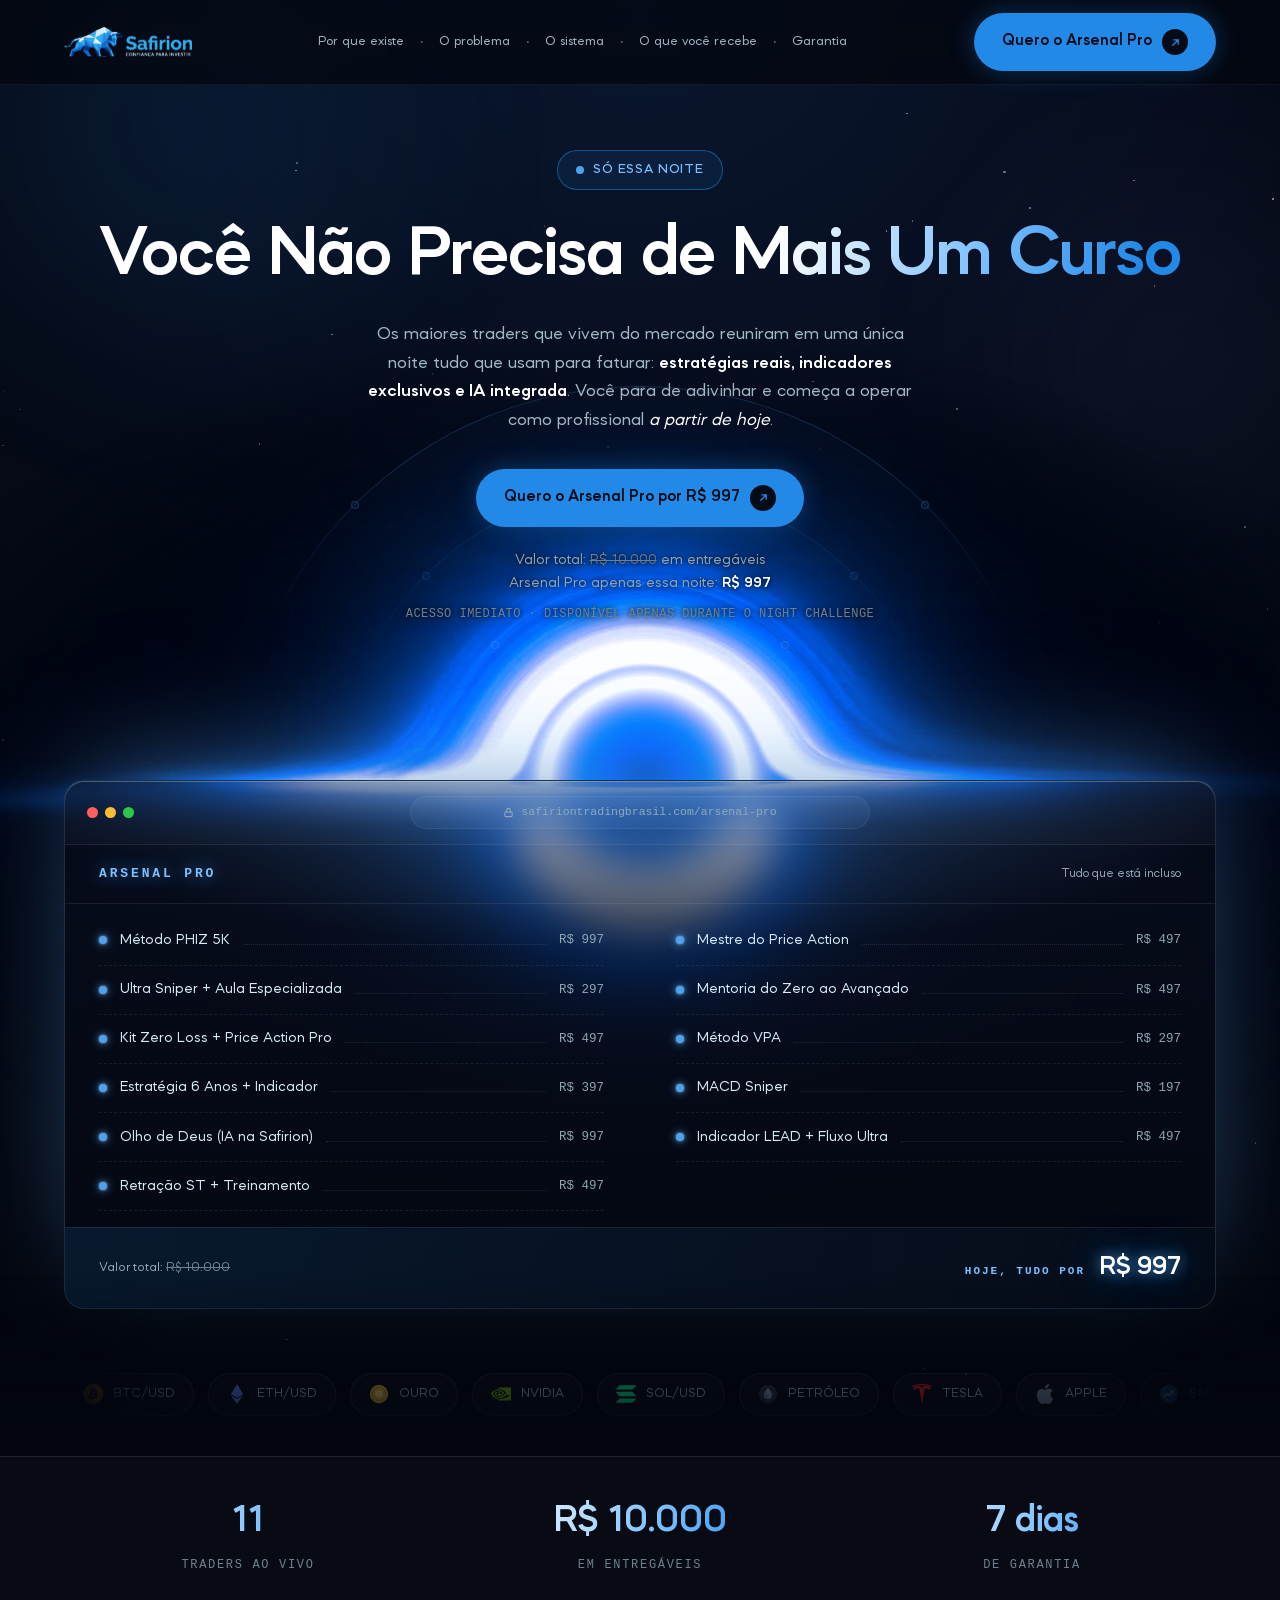
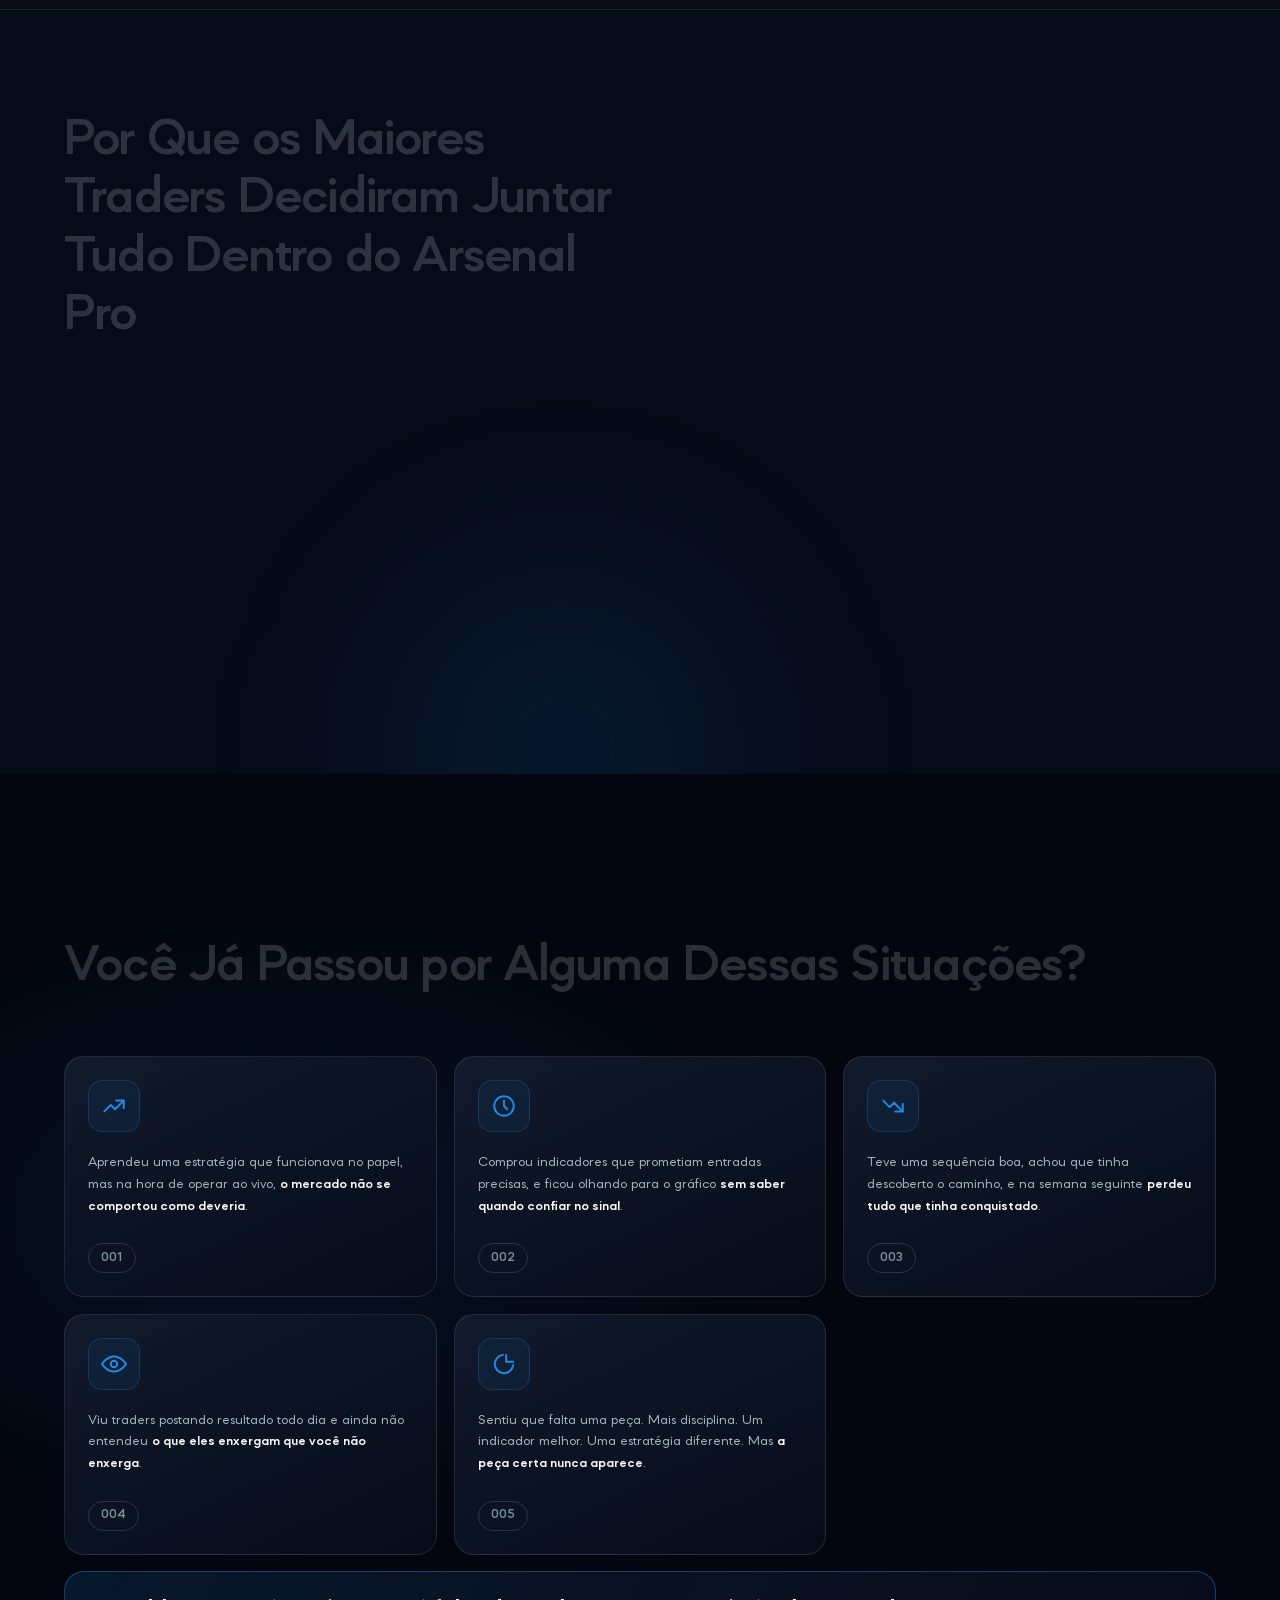
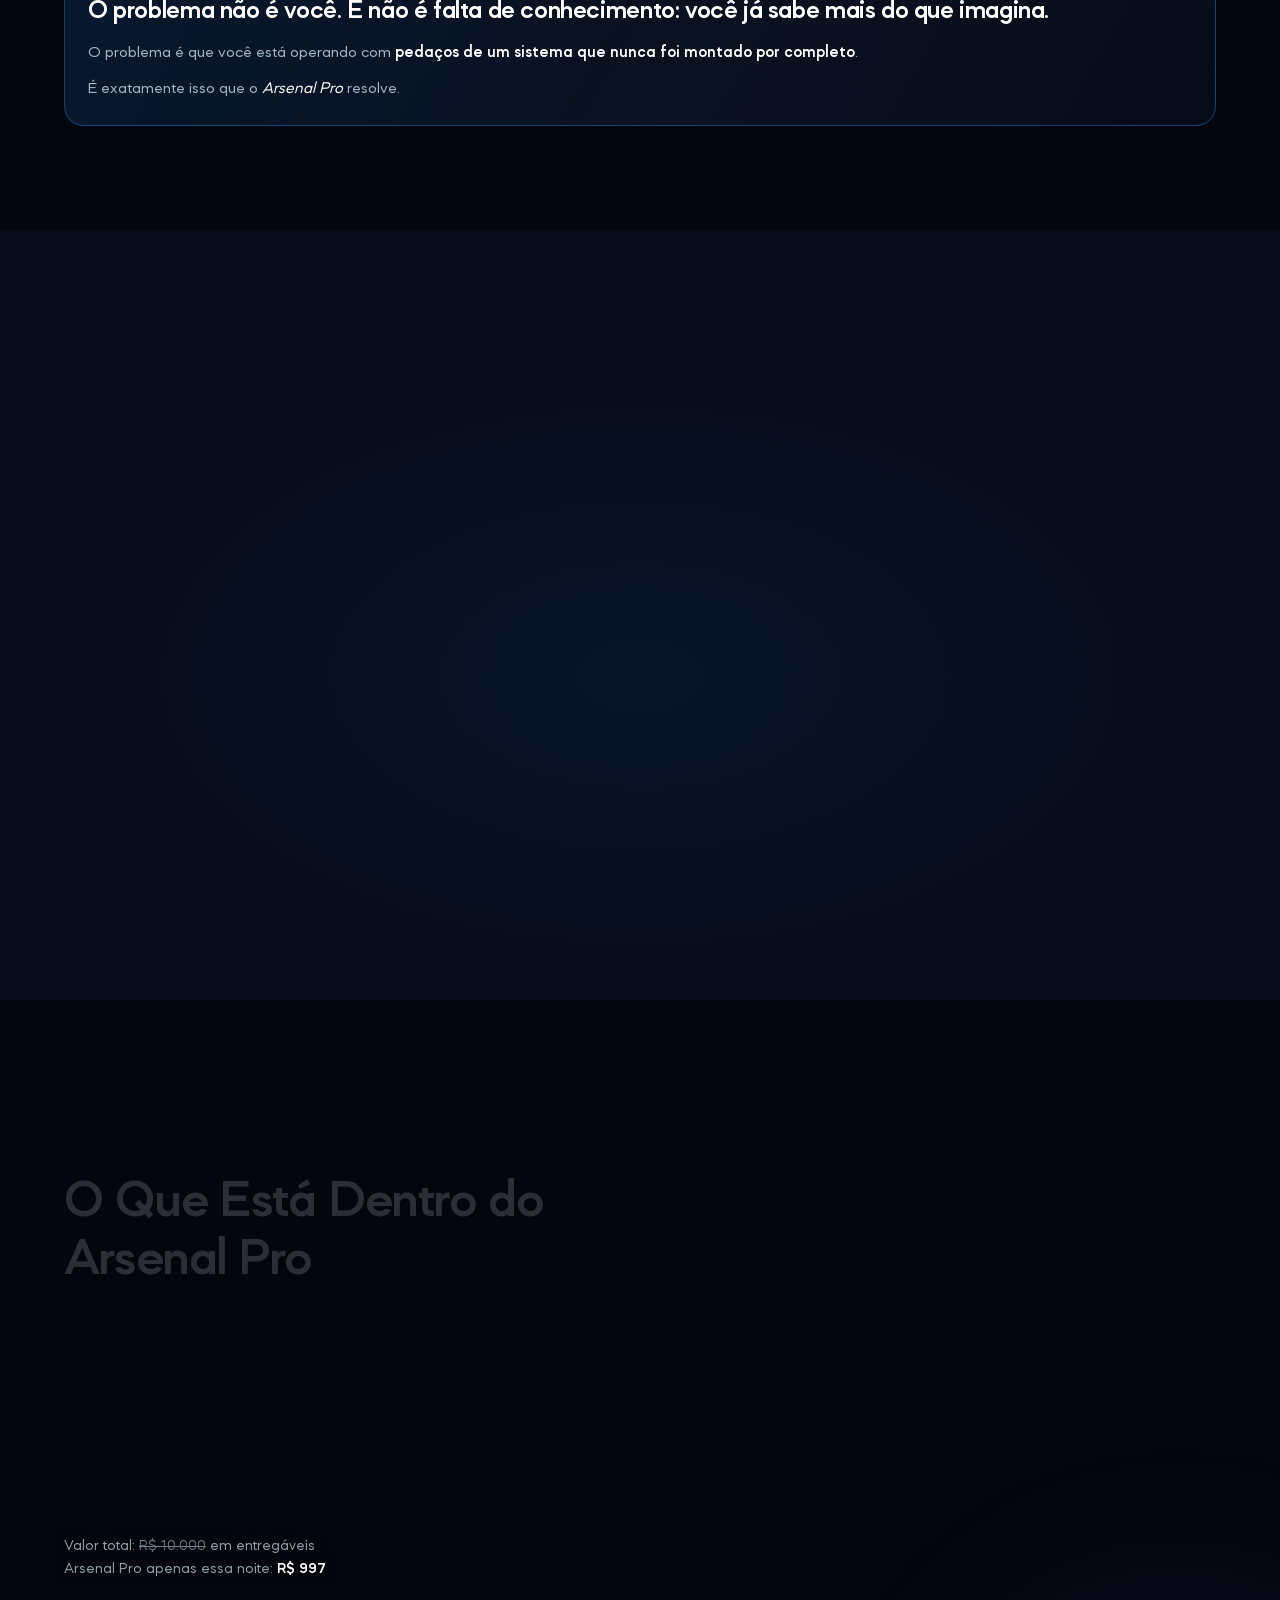
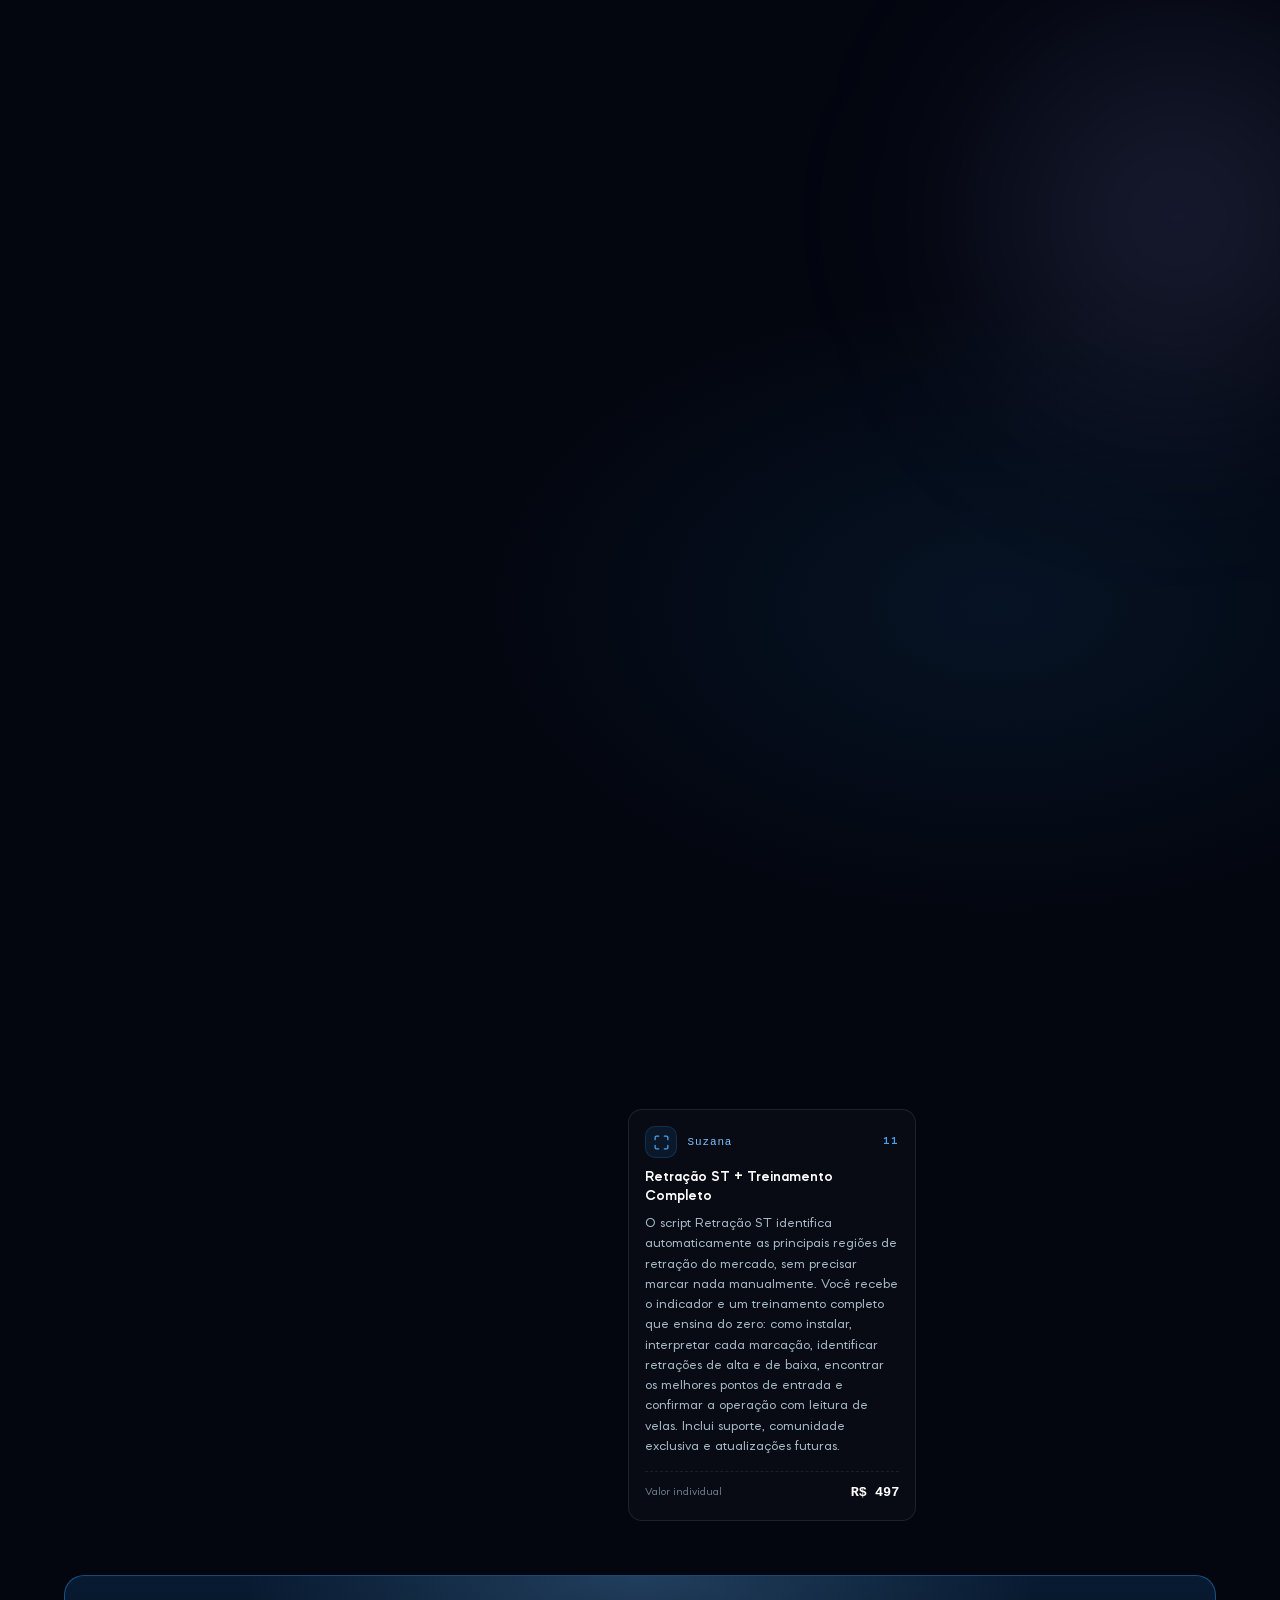
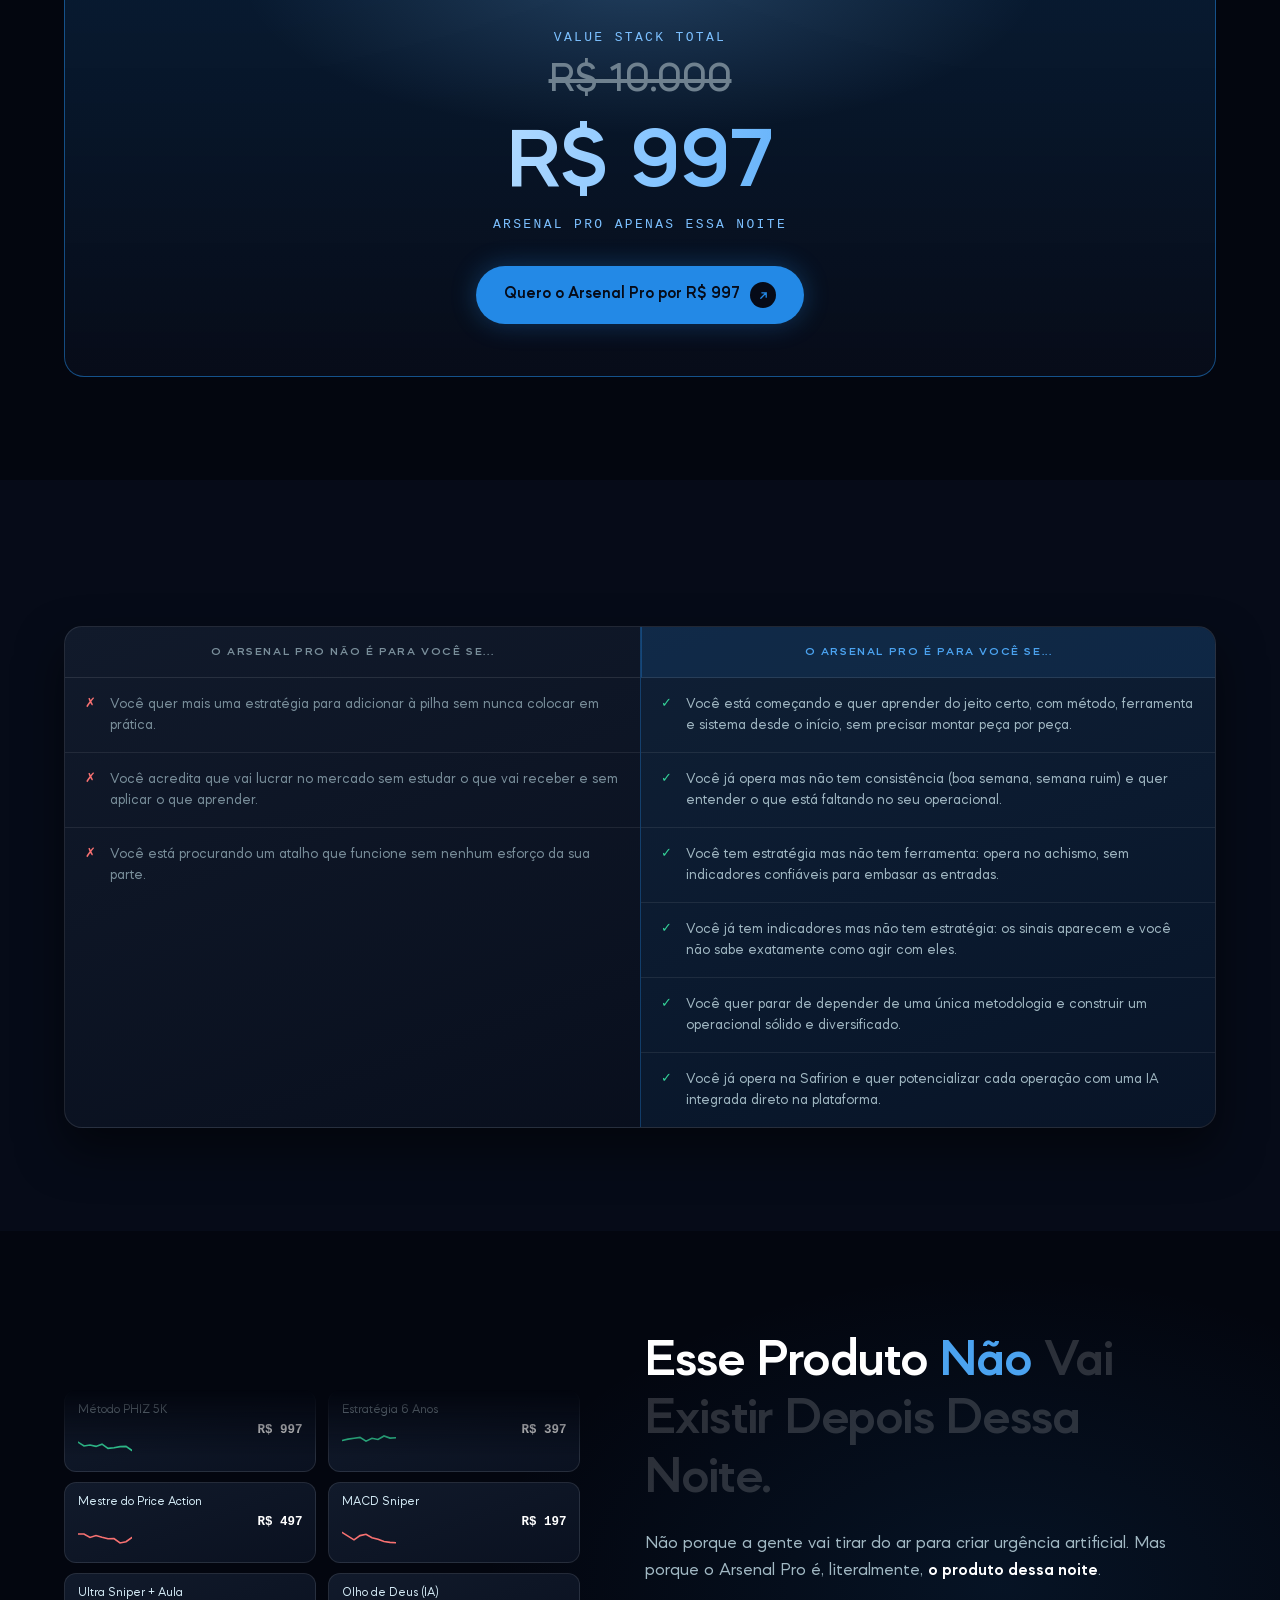
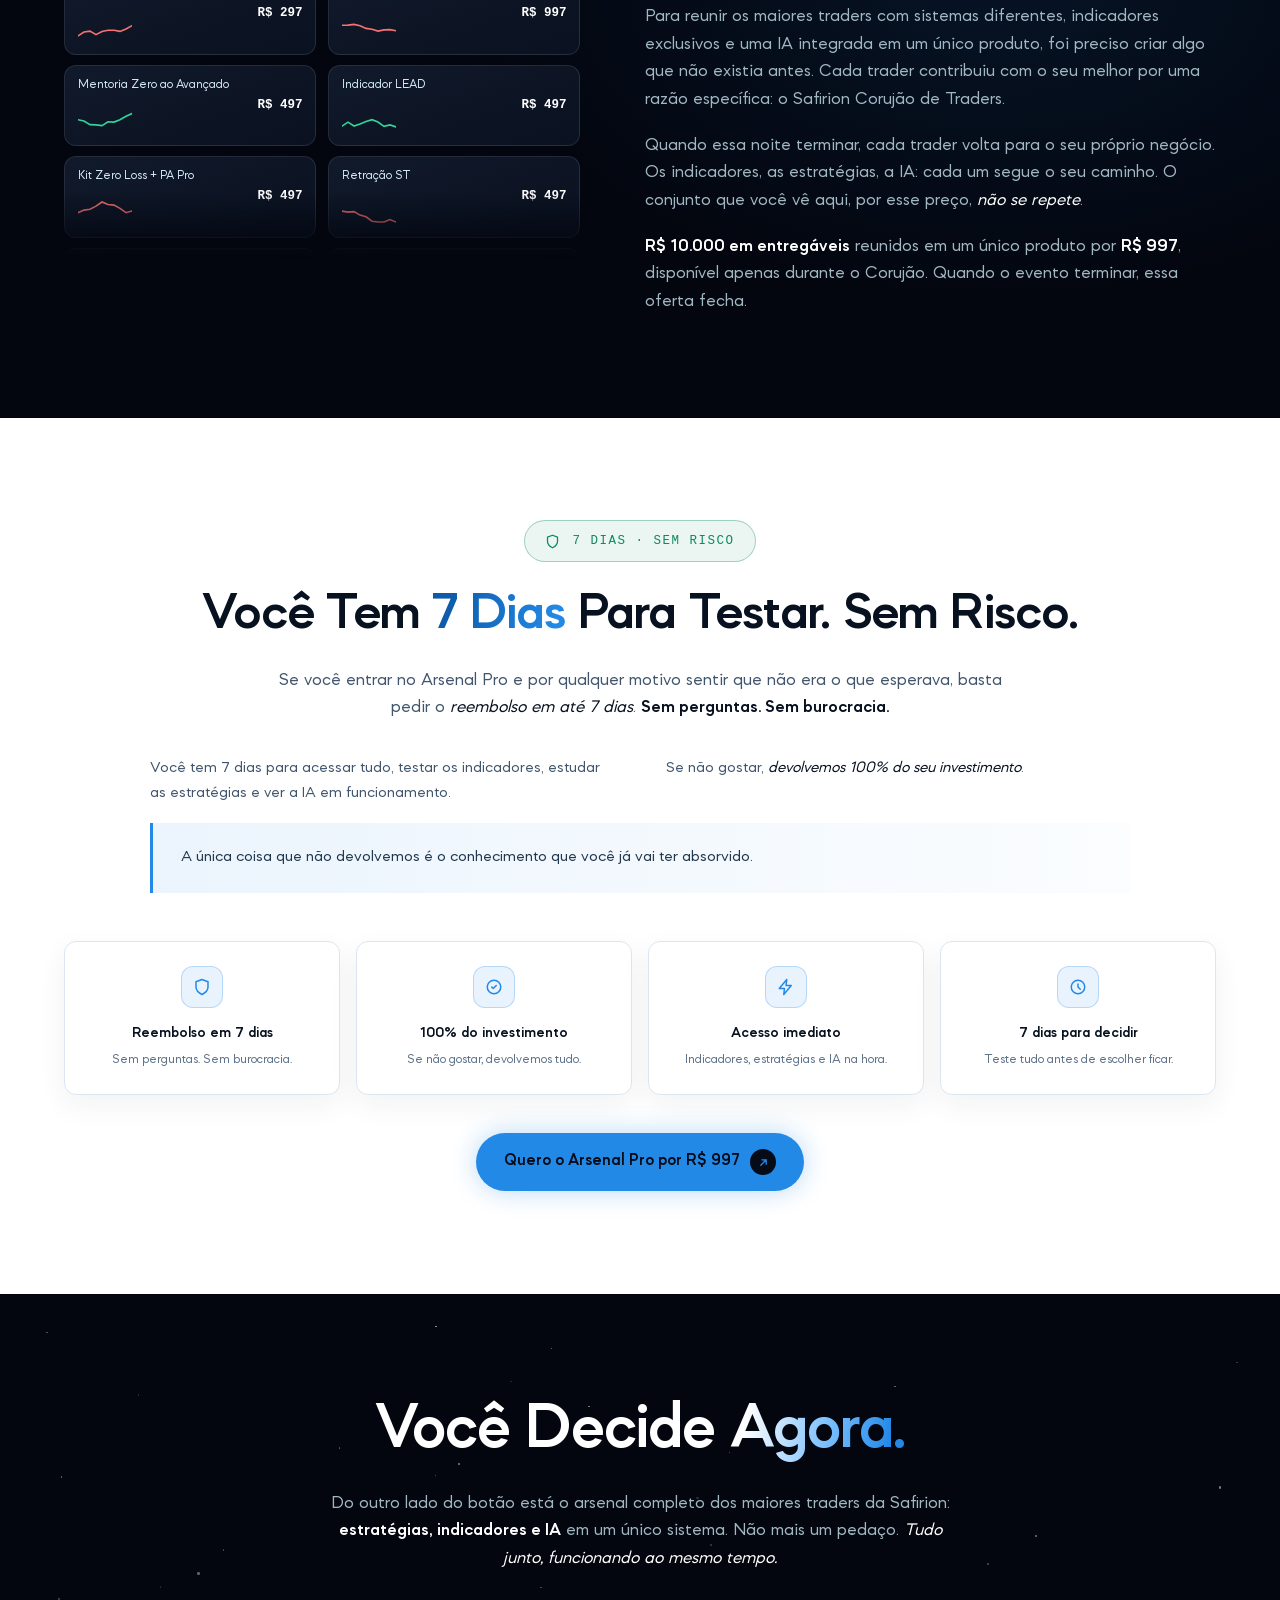
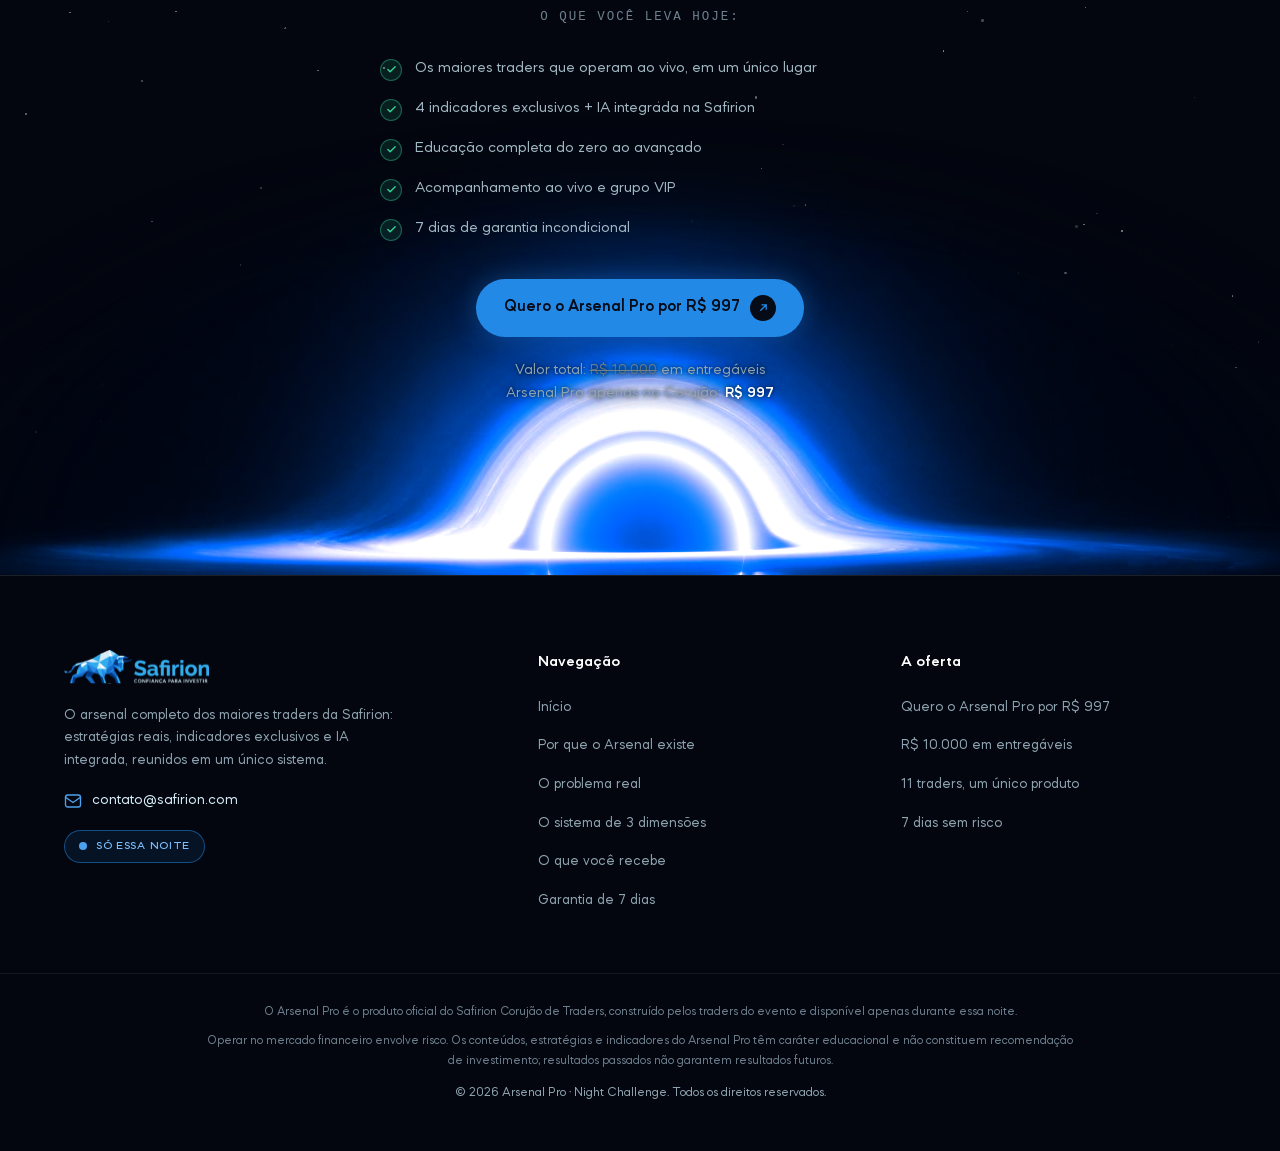
==== commit b404526d: "Favicon da Safirion em todas as paginas e LPs de expert no design novo O icone do touro (svg + png 3" ====
--- a/index.html
+++ b/index.html
@@ -4,8 +4,10 @@
 <meta charset="UTF-8" />
 <meta name="viewport" content="width=device-width, initial-scale=1.0" />
 <title>Arsenal Pro | Night Challenge</title>
+<link rel="icon" type="image/svg+xml" href="assets/safirion-icon.svg" />
+<link rel="icon" type="image/png" sizes="32x32" href="assets/favicon-32.png" />
+<link rel="apple-touch-icon" href="assets/apple-touch-icon.png" />
 <meta name="description" content="O arsenal completo dos maiores traders que operam ao vivo: estratégias reais, indicadores exclusivos e IA integrada na Safirion. Disponível apenas durante o Night Challenge." />
-<link rel="icon" href="data:image/svg+xml,%3Csvg xmlns='http://www.w3.org/2000/svg' viewBox='0 0 32 32'%3E%3Crect width='32' height='32' rx='7' fill='%23070C19'/%3E%3Cpath d='M16 6 L26 26 H21.5 L16 14.5 L10.5 26 H6 Z' fill='%232389E6'/%3E%3C/svg%3E" />
 <style>
 /* ============ FONTES (Mazzard — mesma família da Safirion) ============ */
 @font-face{font-family:'Mazzard';src:url('assets/fonts/mazzard-light.woff2') format('woff2');font-weight:300;font-style:normal;font-display:swap}
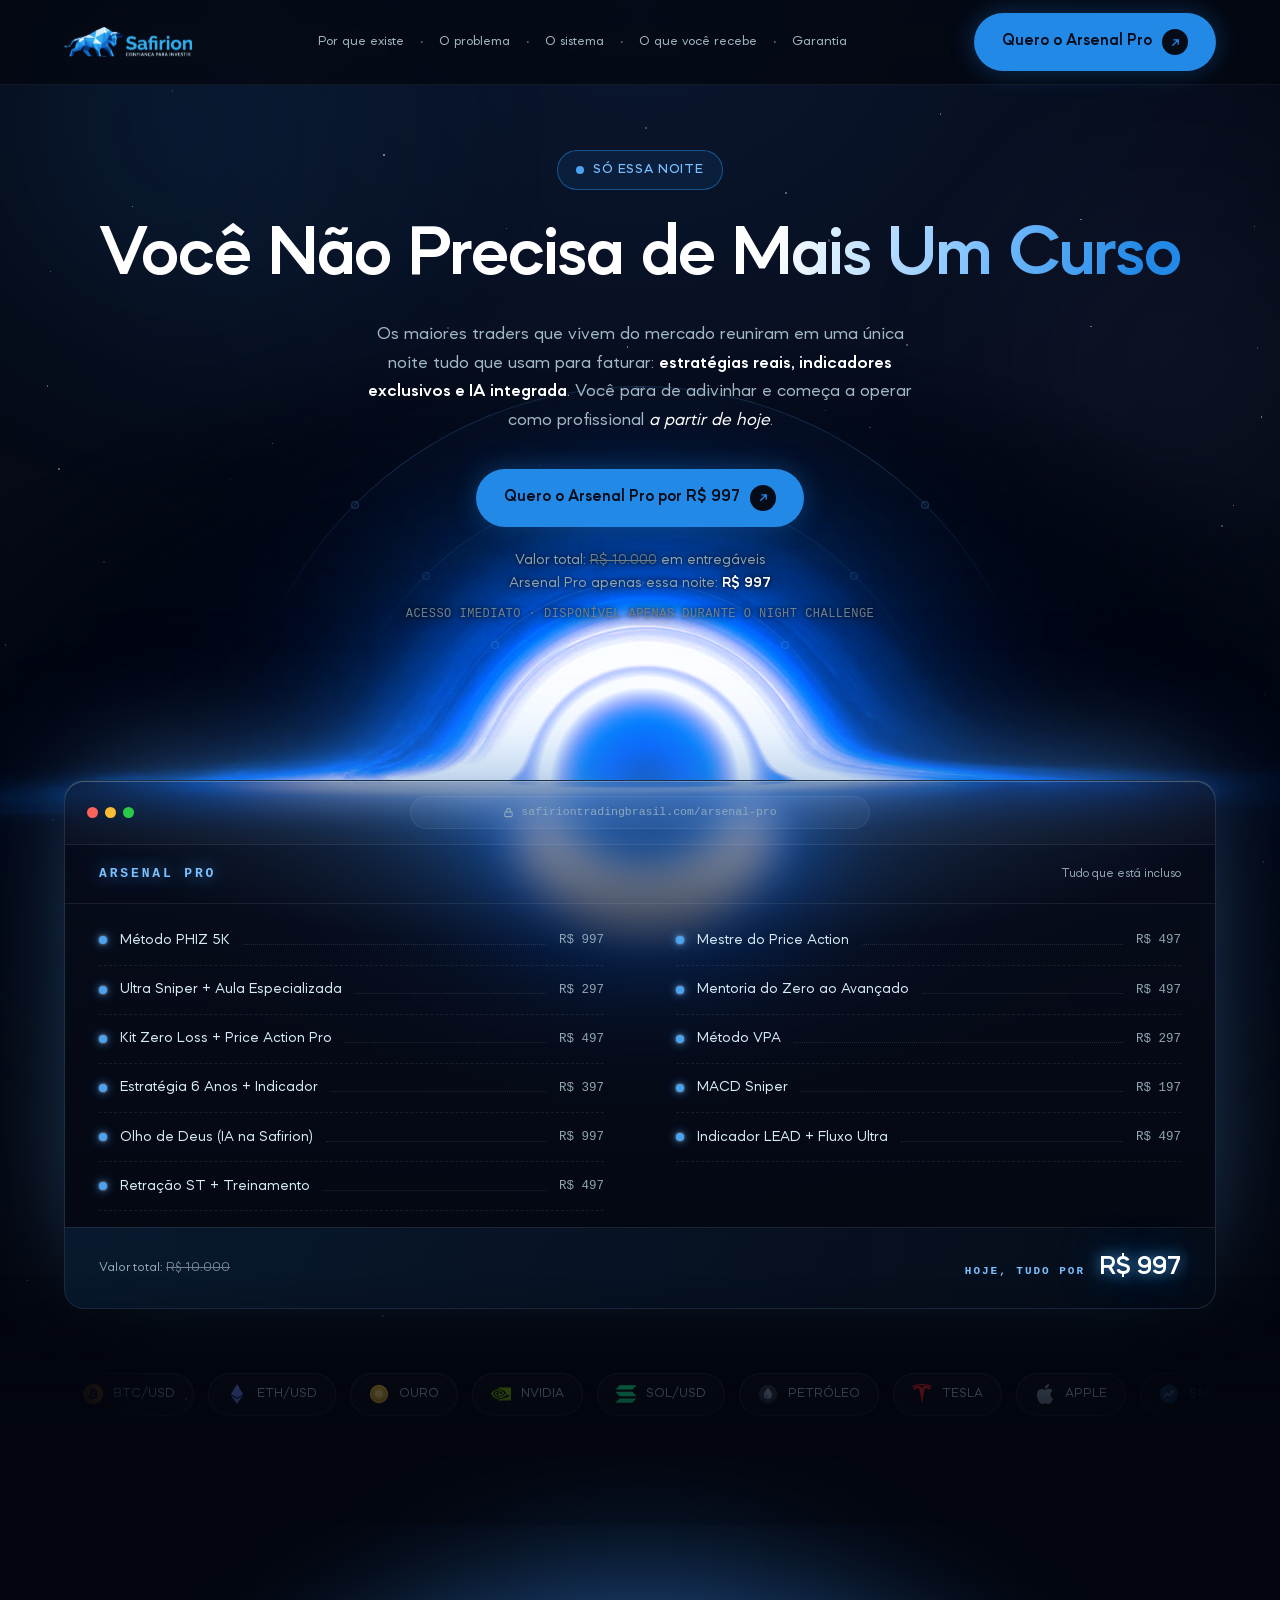
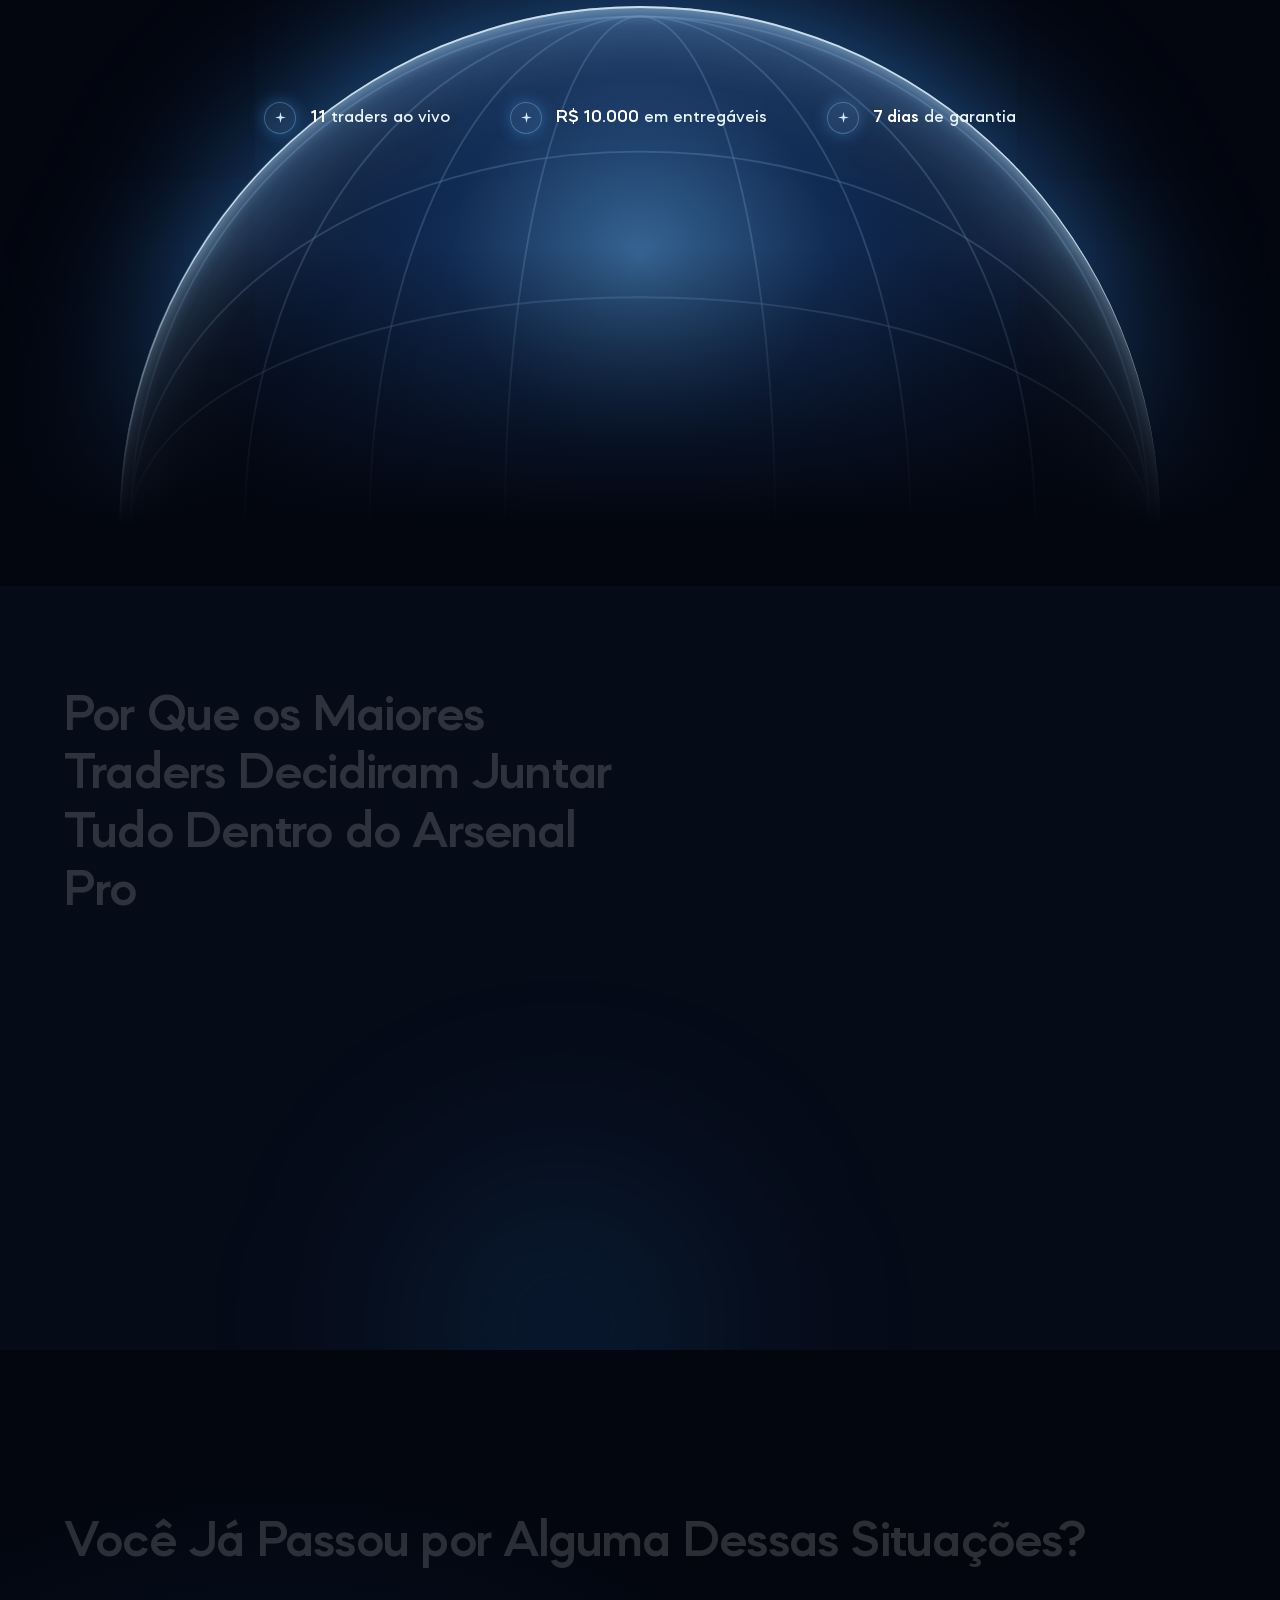
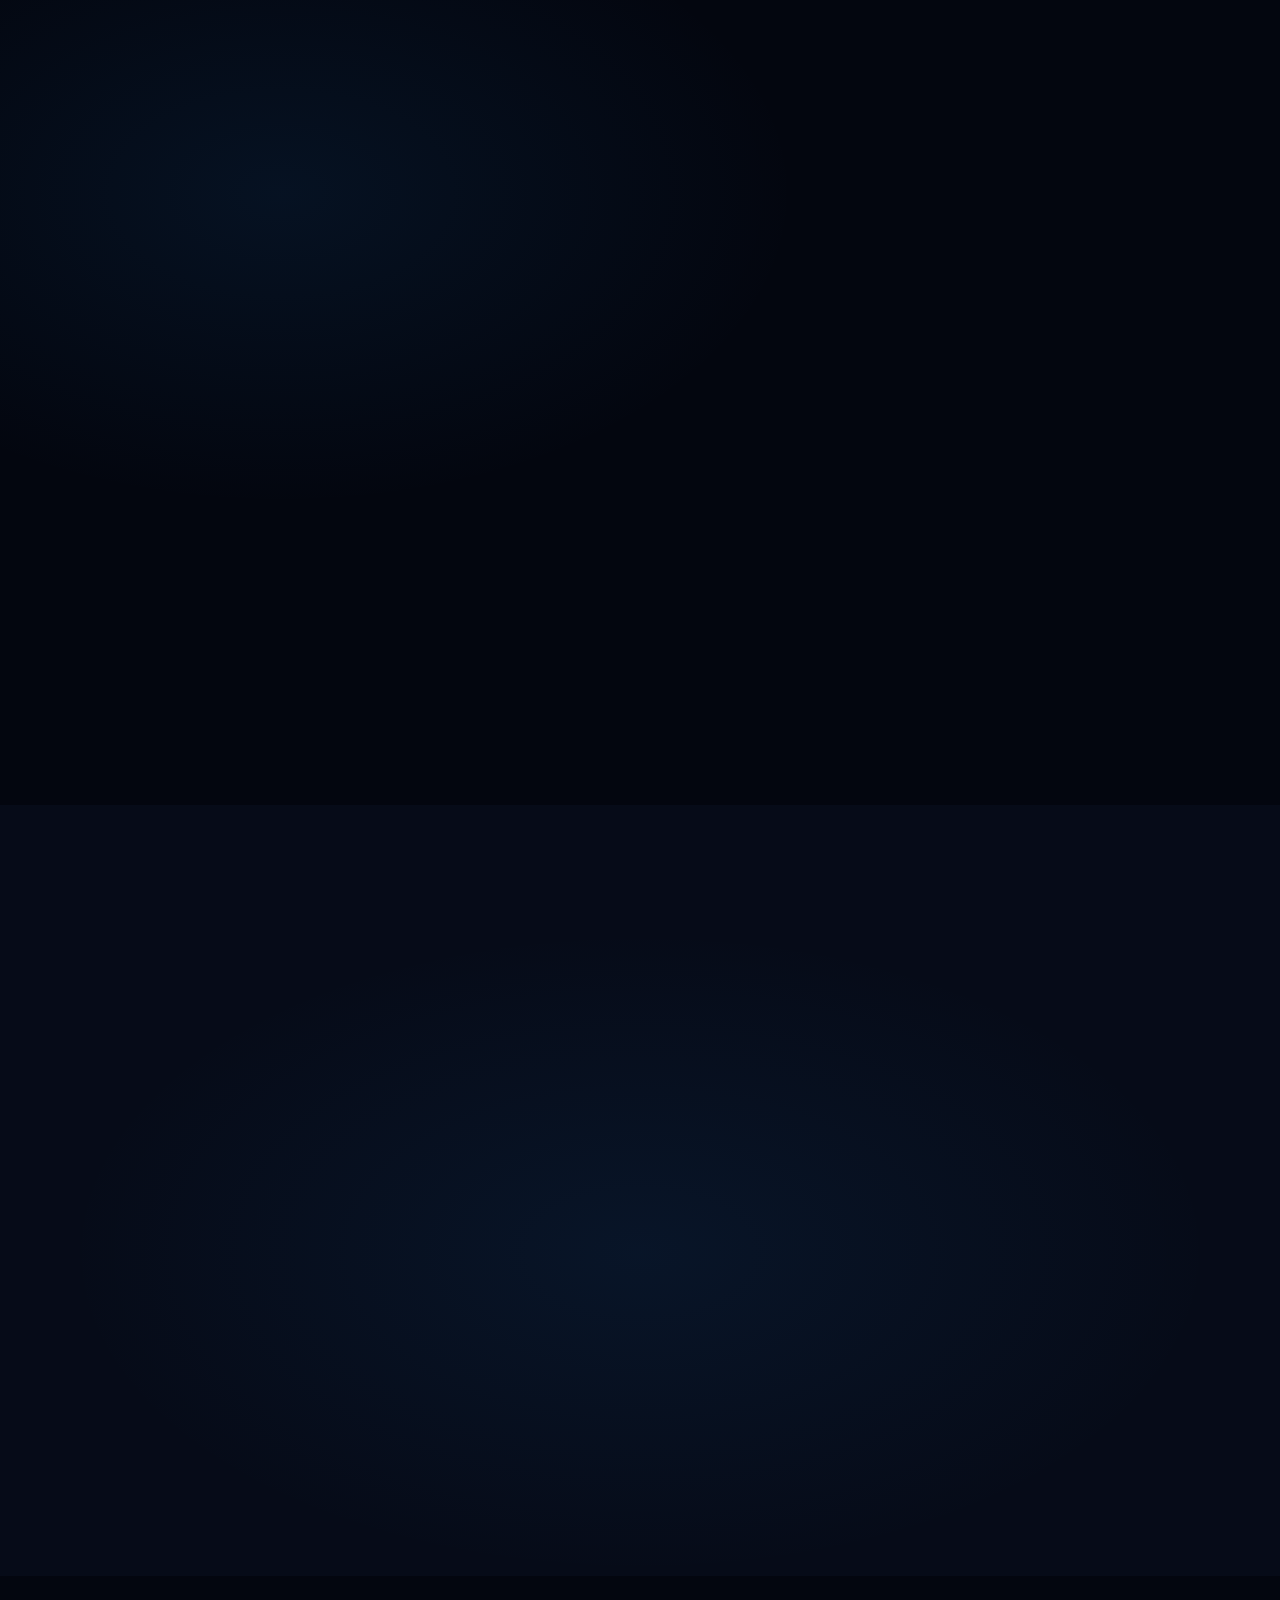
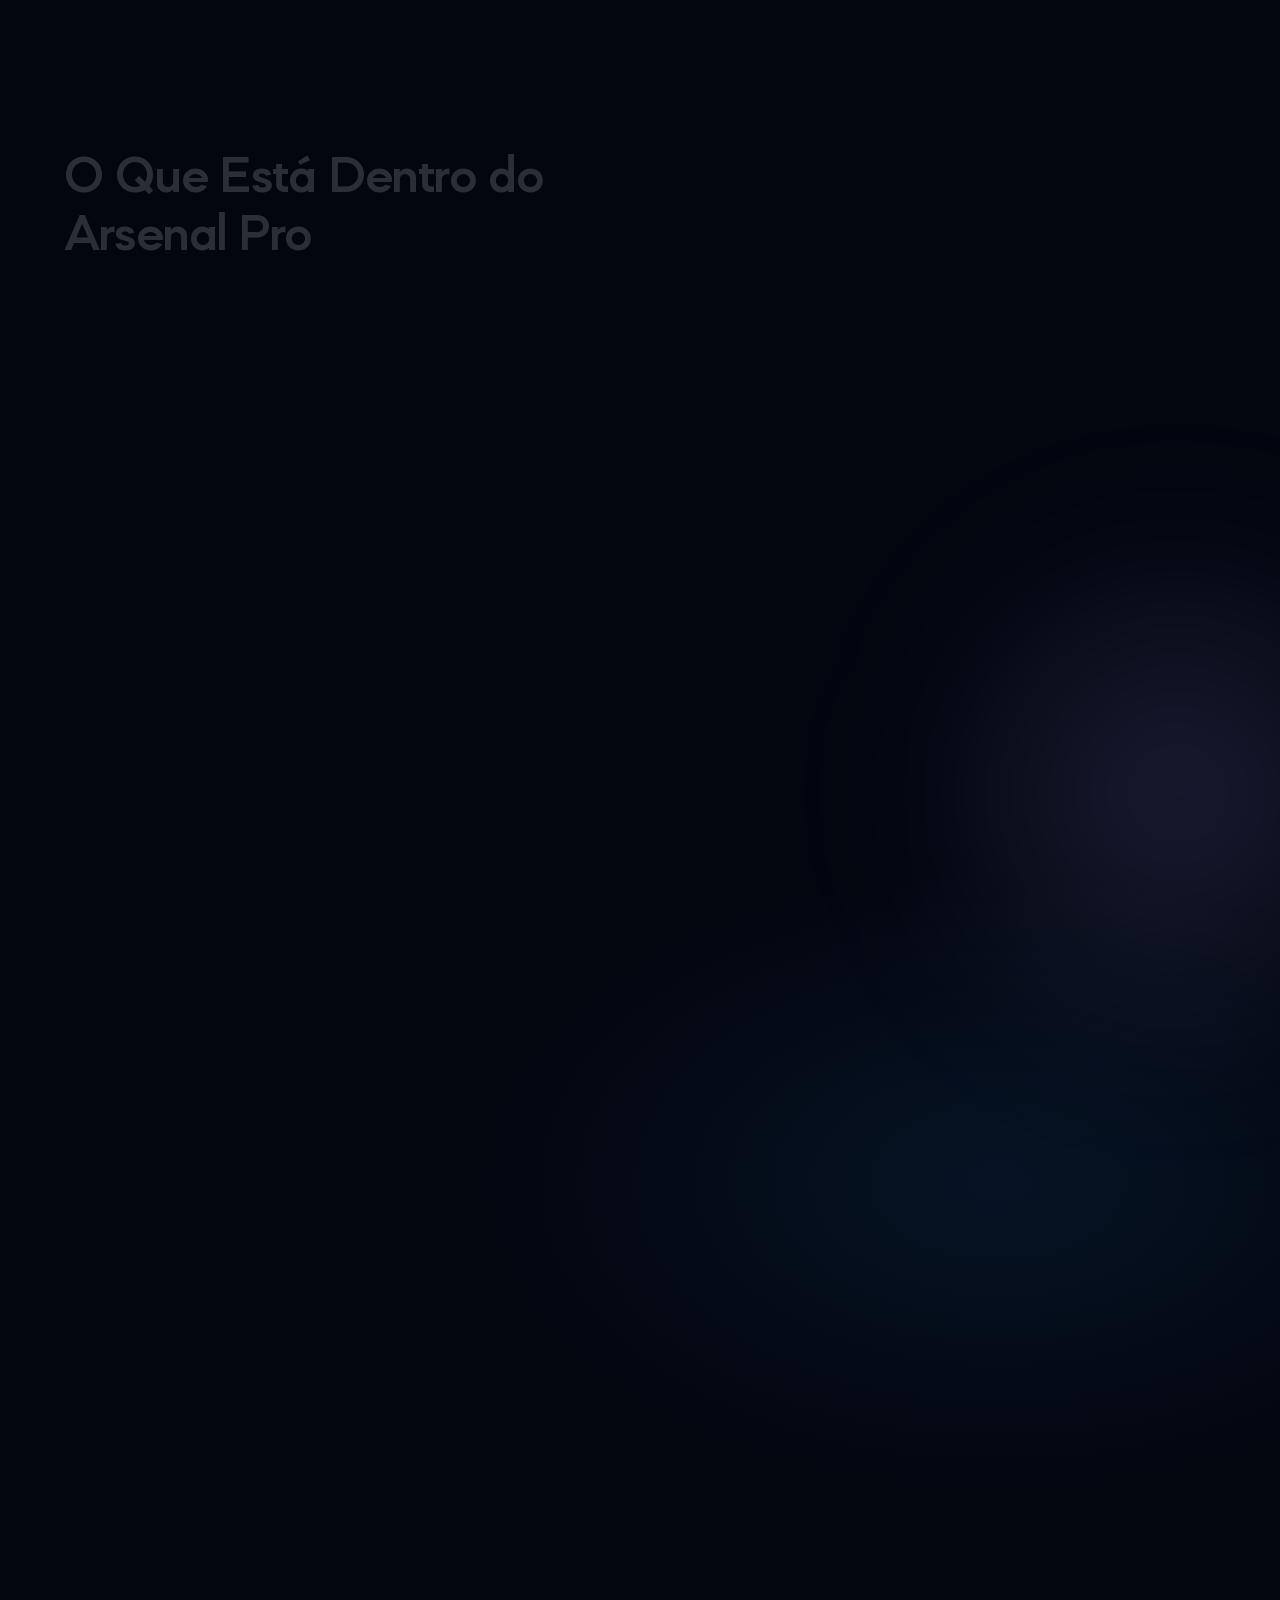
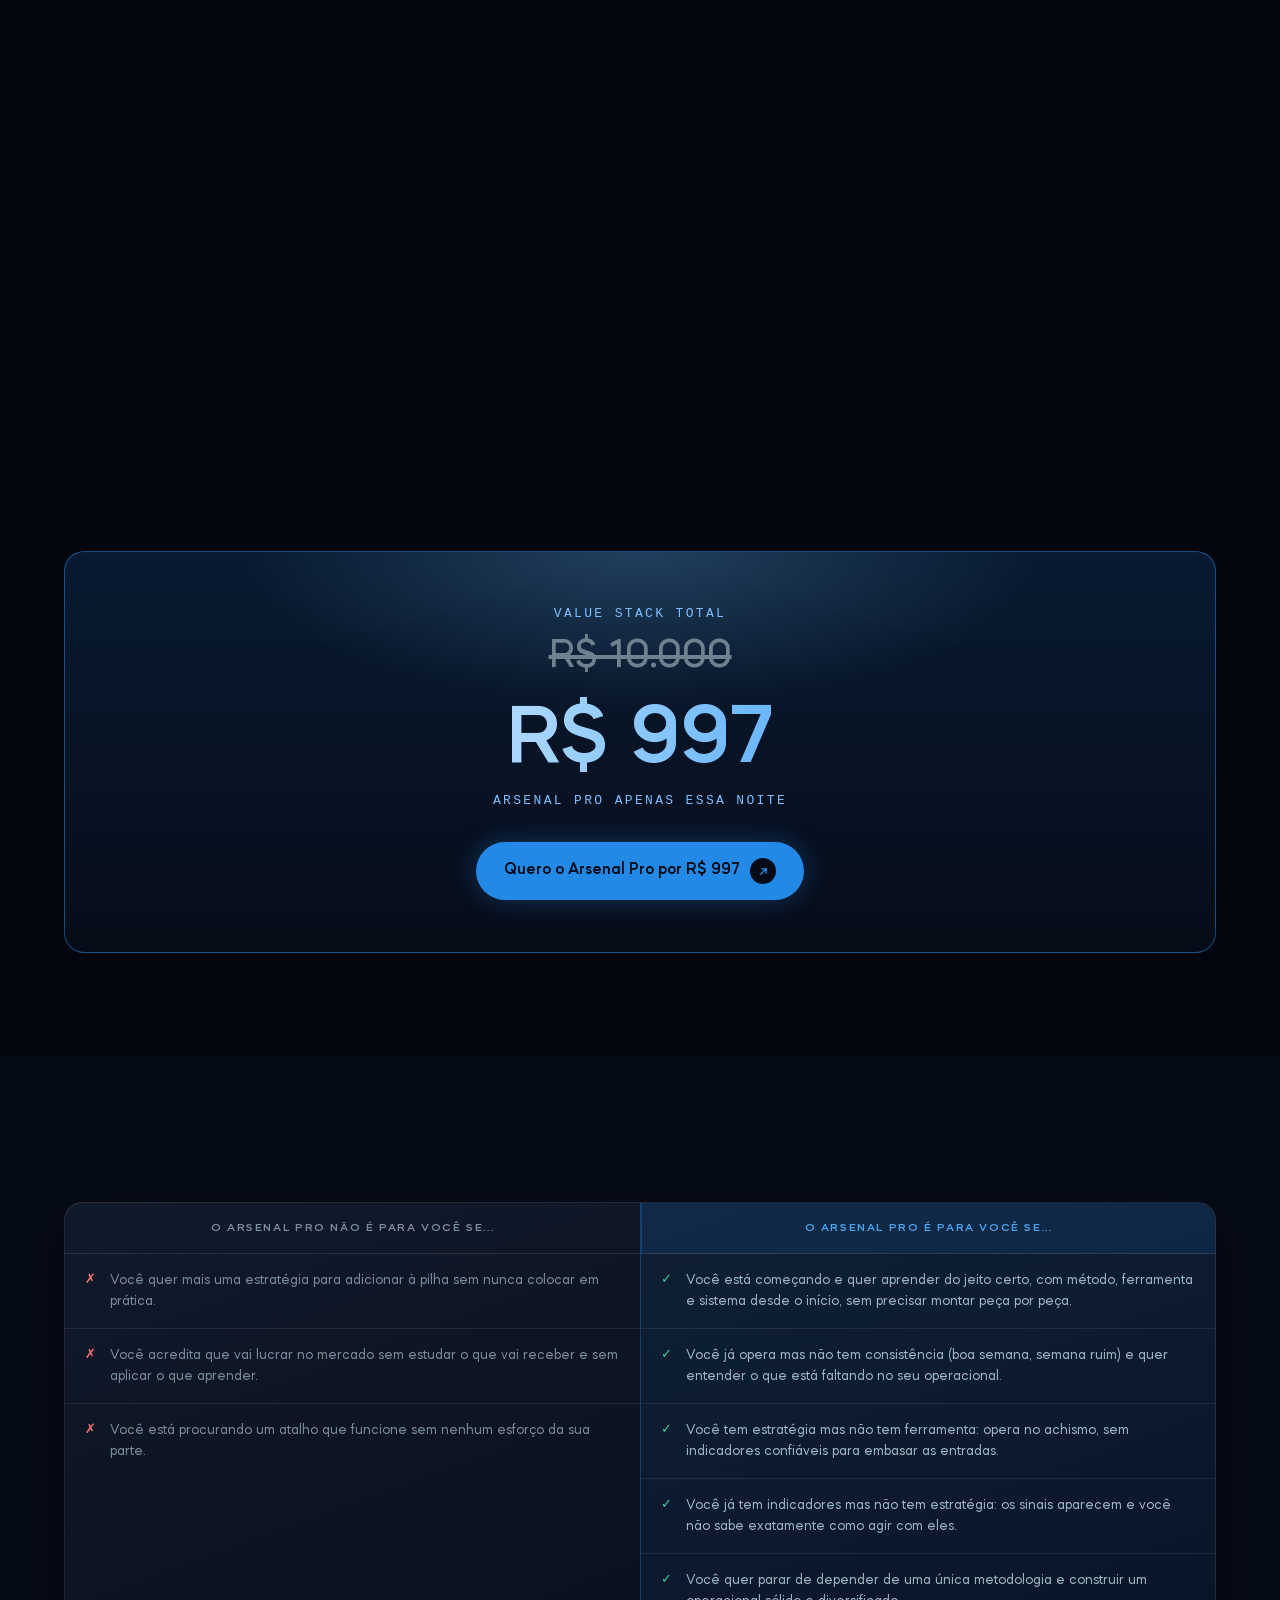
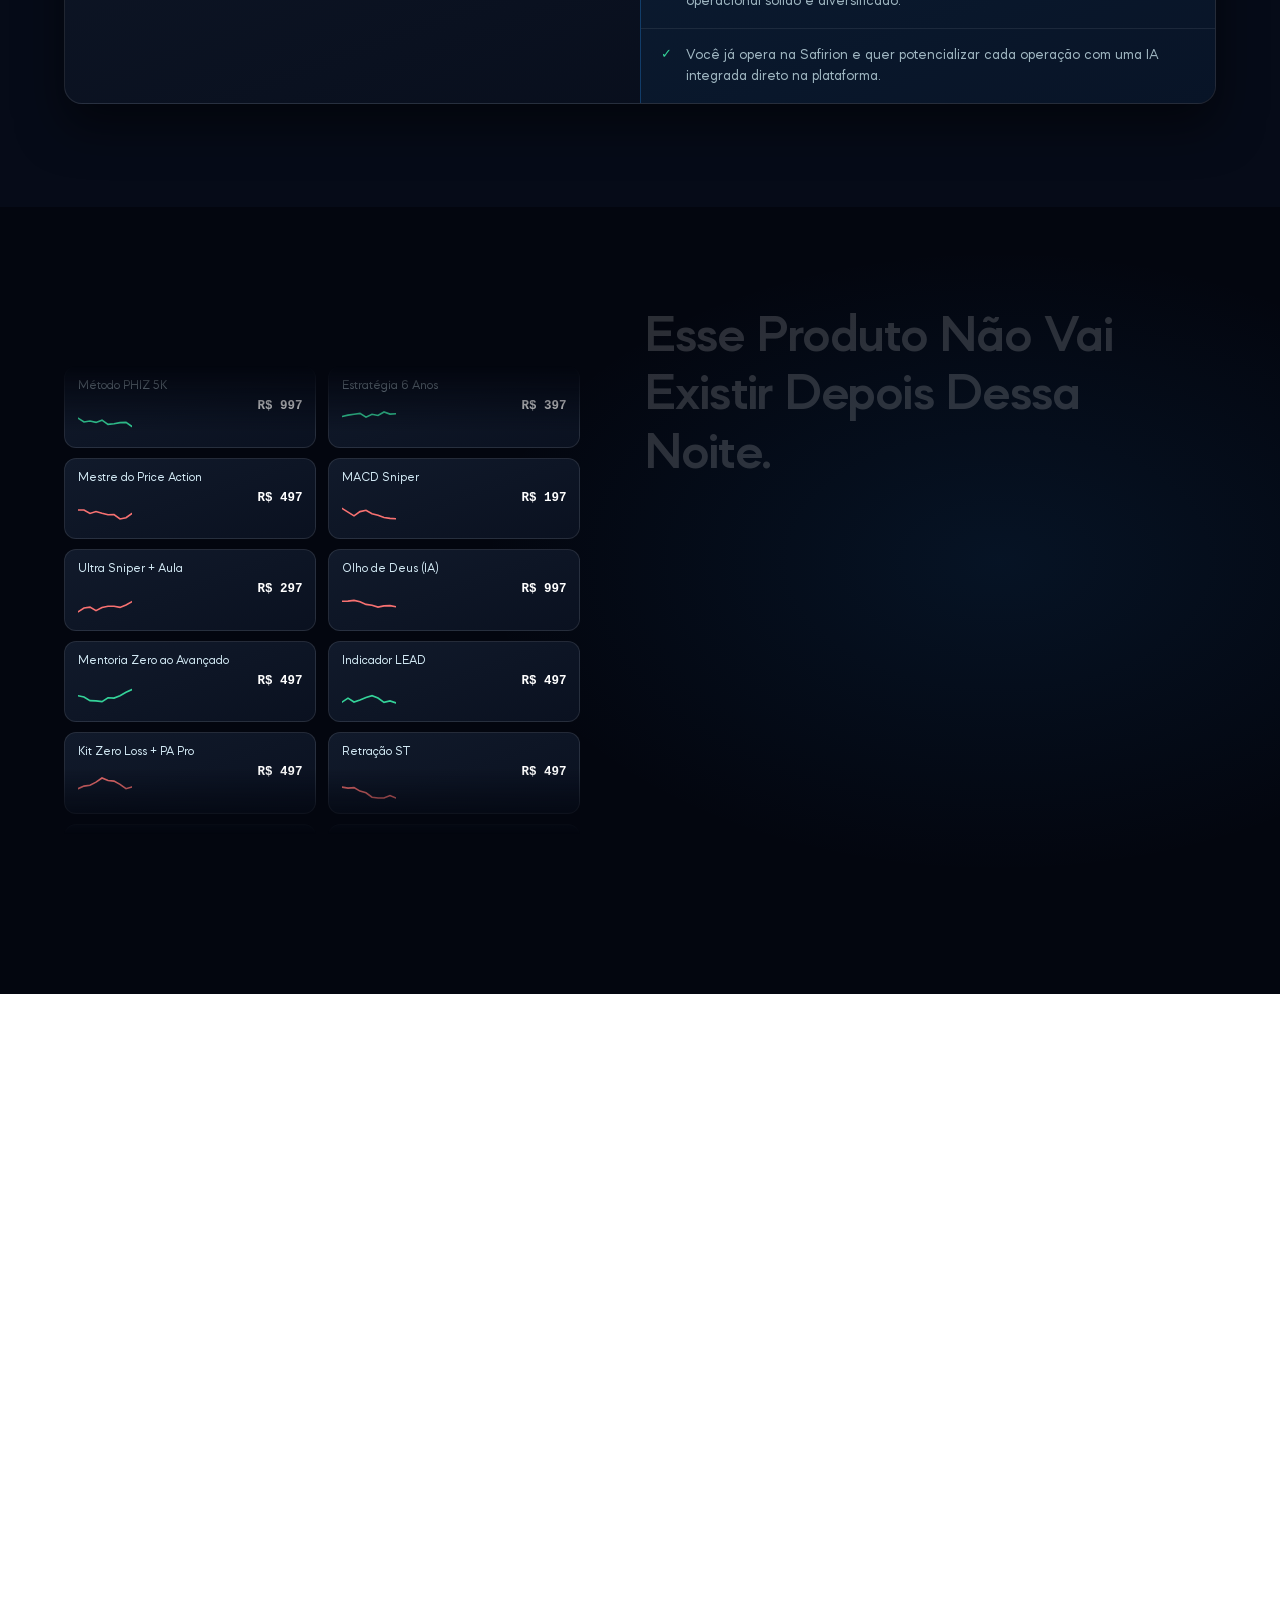
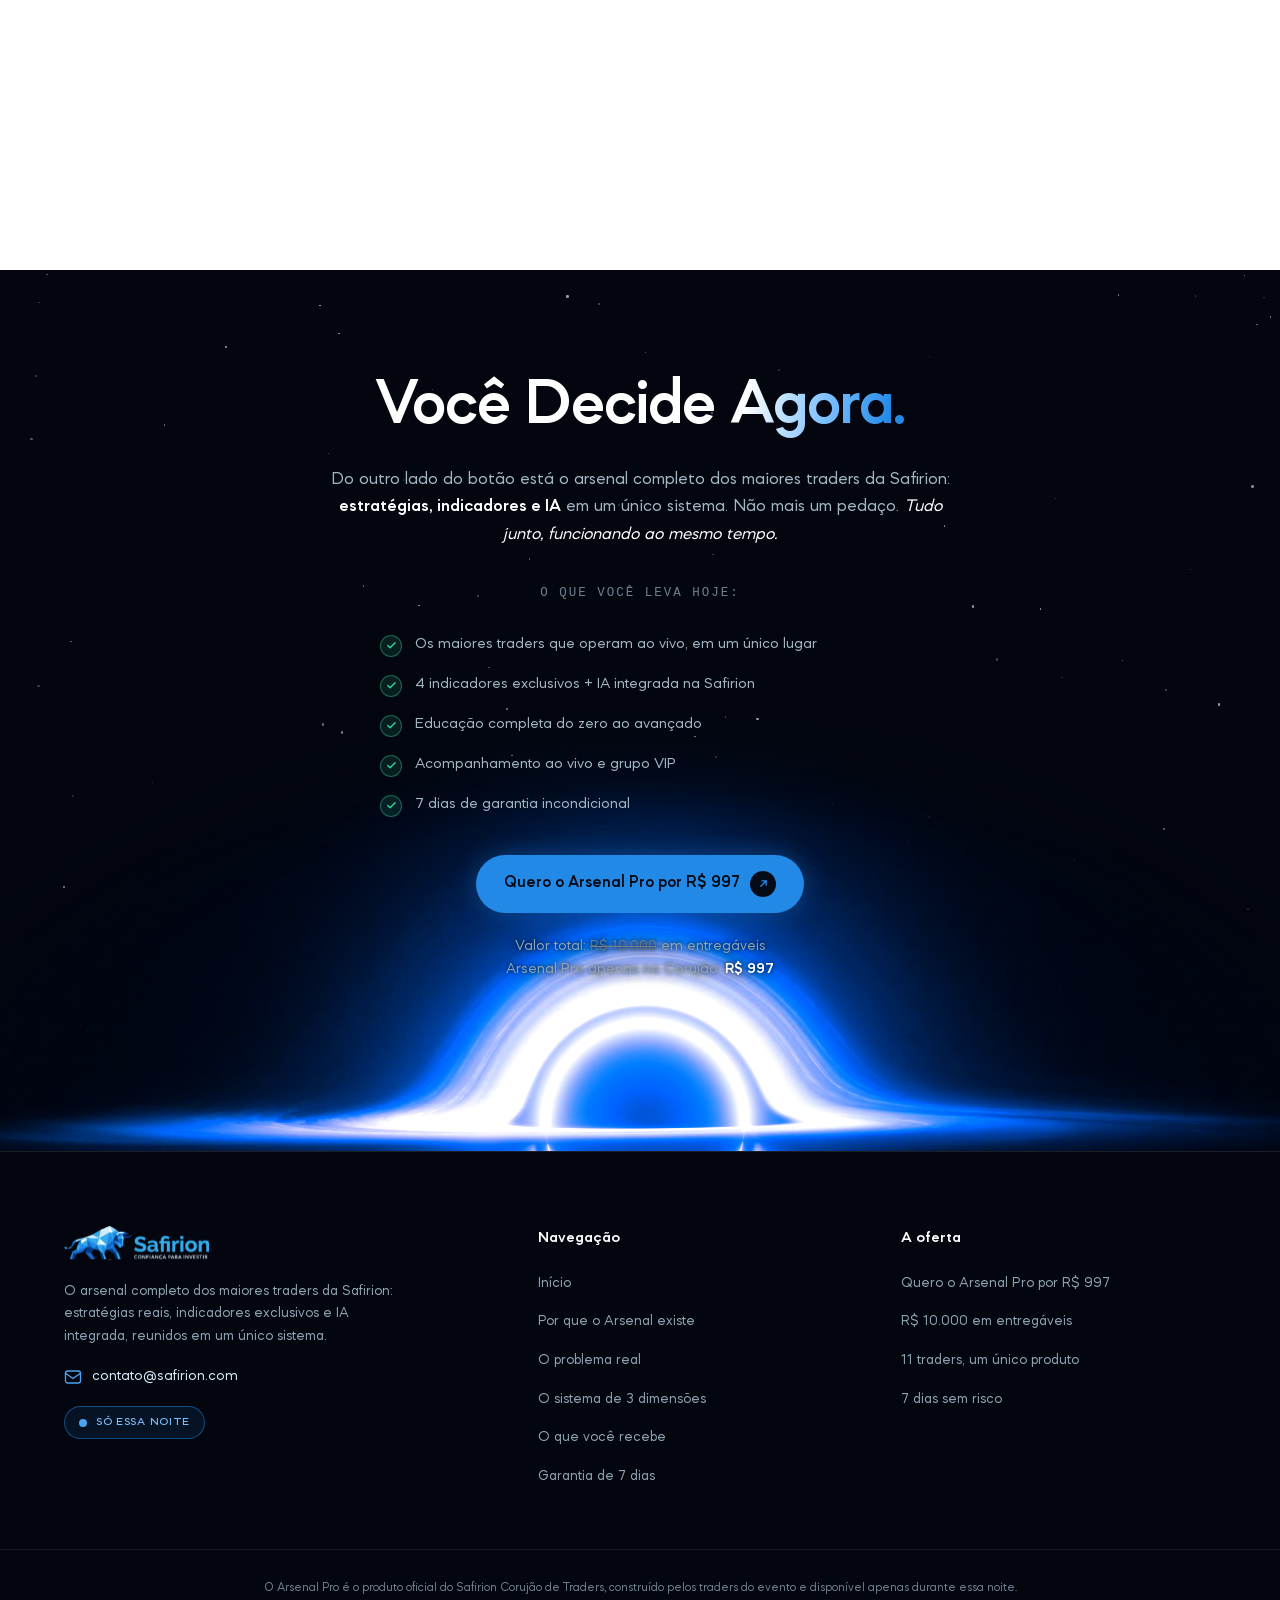
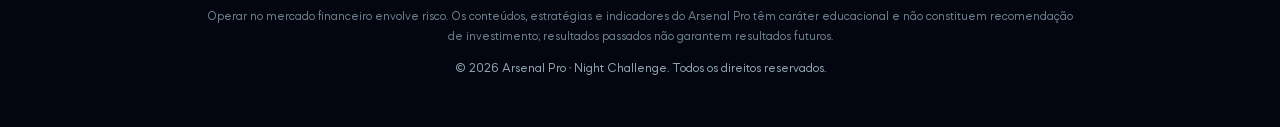
==== commit 7f5e957f: "Secao planeta da reflect: esfera com meridianos girando e stats em orbita A faixa de stats virou a s" ====
--- a/index.html
+++ b/index.html
@@ -371,6 +371,26 @@
 .rodape-legal .copy{font-size:12.5px;color:var(--txt-3);margin-top:12px}
 
 /* ============ RESPONSIVO ============ */
+
+/* ============ SEÇÃO PLANETA (efeito "features" da reflect, em azul Safirion) ============ */
+.sec-planeta{position:relative;padding:96px 0 0;overflow:clip;background:var(--bg);min-height:730px}
+.planeta{position:absolute;left:50%;top:150px;transform:translateX(-50%);width:min(1040px,135vw);aspect-ratio:1/1;border-radius:50%;background:radial-gradient(64% 64% at 50% 24%,rgba(96,178,255,.55) 0%,rgba(38,94,175,.44) 28%,rgba(12,26,54,.92) 56%,#04070f 78%);box-shadow:inset 0 5px 130px rgba(150,205,255,.42),inset 0 -170px 280px rgba(2,5,12,.95),0 -34px 150px -22px rgba(56,144,240,.62);pointer-events:none}
+.planeta::before{content:'';position:absolute;inset:-1px;border-radius:50%;padding:1.5px;background:conic-gradient(from 0deg,transparent 0 66%,rgba(170,215,255,.85) 78%,transparent 90%);-webkit-mask:linear-gradient(#000 0 0) content-box,linear-gradient(#000 0 0);-webkit-mask-composite:xor;mask-composite:exclude;animation:kvGlobo 26s linear infinite}
+.planeta::after{content:'';position:absolute;inset:0;border-radius:50%;box-shadow:inset 0 2px 0 rgba(235,248,255,.75),inset 0 4px 18px rgba(200,232,255,.5),inset 0 14px 60px rgba(120,190,255,.25)}
+@keyframes kvGlobo{to{transform:rotate(360deg)}}
+.planeta .meridianos{position:absolute;inset:0;width:100%;height:100%;opacity:.36;animation:kvGlobo 70s linear infinite reverse}
+.planeta .meridianos ellipse{fill:none;stroke:rgba(170,215,255,.5);stroke-width:.18}
+.veu-planeta{position:absolute;left:0;right:0;bottom:0;height:340px;background:linear-gradient(180deg,transparent,var(--bg) 82%);z-index:1;pointer-events:none}
+.p-conteudo{position:relative;z-index:2;display:flex;flex-direction:column;align-items:center;text-align:center}
+.p-lista{display:flex;flex-wrap:wrap;justify-content:center;gap:24px 60px;margin:150px 0 56px}
+.p-item{display:flex;align-items:center;gap:14px;font-size:clamp(16px,1.4vw,19px);color:#eaf4ff;font-weight:500}
+.p-item b{color:#fff;font-weight:600}
+.p-item .faisca{width:32px;height:32px;flex:0 0 auto;border-radius:50%;background:rgba(120,190,255,.12);border:1px solid rgba(150,205,255,.32);display:flex;align-items:center;justify-content:center;box-shadow:0 0 16px rgba(75,163,240,.4)}
+.p-item .faisca svg{width:13px;height:13px;fill:#cfe6ff}
+.rise{position:absolute;inset:0;z-index:0;pointer-events:none}
+.rise i{position:absolute;bottom:-8px;width:2px;height:2px;border-radius:50%;background:#fff;opacity:0;animation:kvRise linear infinite}
+@keyframes kvRise{0%{transform:translateY(0);opacity:0}12%{opacity:.7}100%{transform:translateY(-860px);opacity:0}}
+
 @media (max-width:1080px){
   .dores{grid-template-columns:repeat(2,1fr)}
 }
@@ -391,6 +411,9 @@
 }
 @media (max-width:680px){
   .hero{padding-top:120px}
+  .sec-planeta{min-height:560px}
+  .planeta{width:min(720px,190vw);top:170px}
+  .p-lista{flex-direction:column;align-items:flex-start;gap:16px;margin:120px 0 40px}
   .selos-confia{grid-template-columns:1fr}
   .rodape-grid{grid-template-columns:1fr;gap:36px}
   .cta.cta-mini{width:auto;font-size:13px;padding:10px 16px}
@@ -522,13 +545,30 @@
   </div>
 </header>
 
-<!-- ============================== STATS ============================== -->
-<section class="stats">
-  <div class="wrap">
-    <div class="stat rev"><div class="v grad-blue">11</div><div class="l">Traders ao vivo</div></div>
-    <div class="stat rev rev-d1"><div class="v grad-blue">R$ 10.000</div><div class="l">Em entregáveis</div></div>
-    <div class="stat rev rev-d2"><div class="v grad-blue">7 dias</div><div class="l">De garantia</div></div>
-  </div>
+<!-- ============================== PLANETA (stats) ============================== -->
+<section class="sec-planeta">
+  <div class="rise" id="riseStars" aria-hidden="true"></div>
+  <div class="planeta" aria-hidden="true">
+    <svg class="meridianos" viewBox="0 0 100 100" aria-hidden="true">
+      <ellipse cx="50" cy="50" rx="49" ry="49"/>
+      <ellipse cx="50" cy="50" rx="38" ry="49"/>
+      <ellipse cx="50" cy="50" rx="26" ry="49"/>
+      <ellipse cx="50" cy="50" rx="13" ry="49"/>
+      <ellipse cx="50" cy="50" rx="49" ry="36"/>
+      <ellipse cx="50" cy="50" rx="49" ry="22"/>
+    </svg>
+  </div>
+  <div class="wrap p-conteudo">
+    <div class="p-lista">
+      <div class="p-item rev"><span class="faisca"><svg viewBox="0 0 24 24" aria-hidden="true"><path d="M12 2l2 8 8 2-8 2-2 8-2-8-8-2 8-2 2-8z"/></svg></span><span><b>11</b> traders ao vivo</span></div>
+      <div class="p-item rev rev-d1"><span class="faisca"><svg viewBox="0 0 24 24" aria-hidden="true"><path d="M12 2l2 8 8 2-8 2-2 8-2-8-8-2 8-2 2-8z"/></svg></span><span><b>R$ 10.000</b> em entregáveis</span></div>
+      <div class="p-item rev rev-d2"><span class="faisca"><svg viewBox="0 0 24 24" aria-hidden="true"><path d="M12 2l2 8 8 2-8 2-2 8-2-8-8-2 8-2 2-8z"/></svg></span><span><b>7 dias</b> de garantia</span></div>
+    </div>
+    <a class="cta rev" data-checkout href="#">Quero o Arsenal Pro por R$ 997
+      <span class="seta"><svg viewBox="0 0 24 24" fill="none" stroke-width="2.4" stroke-linecap="round" stroke-linejoin="round"><path d="M7 17L17 7M9 7h8v8"/></svg></span>
+    </a>
+  </div>
+  <div class="veu-planeta" aria-hidden="true"></div>
 </section>
 
 <!-- ============================== POR QUE ============================== -->
@@ -942,6 +982,22 @@
   if(document.fonts&&document.fonts.ready) document.fonts.ready.then(mede);
 })();
 
+/* ============ ESTRELAS SUBINDO (risingStars da reflect) ============ */
+(function(){
+  const campo=document.getElementById('riseStars');
+  if(!campo) return;
+  if(matchMedia('(prefers-reduced-motion: reduce)').matches) return;
+  const n=innerWidth<680?18:36;
+  let html='';
+  for(let i=0;i<n;i++){
+    const x=(Math.random()*100).toFixed(2);
+    const dur=(7+Math.random()*9).toFixed(2), del=(-Math.random()*16).toFixed(2);
+    const sz=Math.random()<.8?2:3;
+    html+=`<i style="left:${x}%;width:${sz}px;height:${sz}px;animation-duration:${dur}s;animation-delay:${del}s"></i>`;
+  }
+  campo.innerHTML=html;
+})();
+
 /* ============ MURAL: sparklines decorativas + duplicação p/ loop ============ */
 (function(){
   const reduz=matchMedia('(prefers-reduced-motion: reduce)').matches;
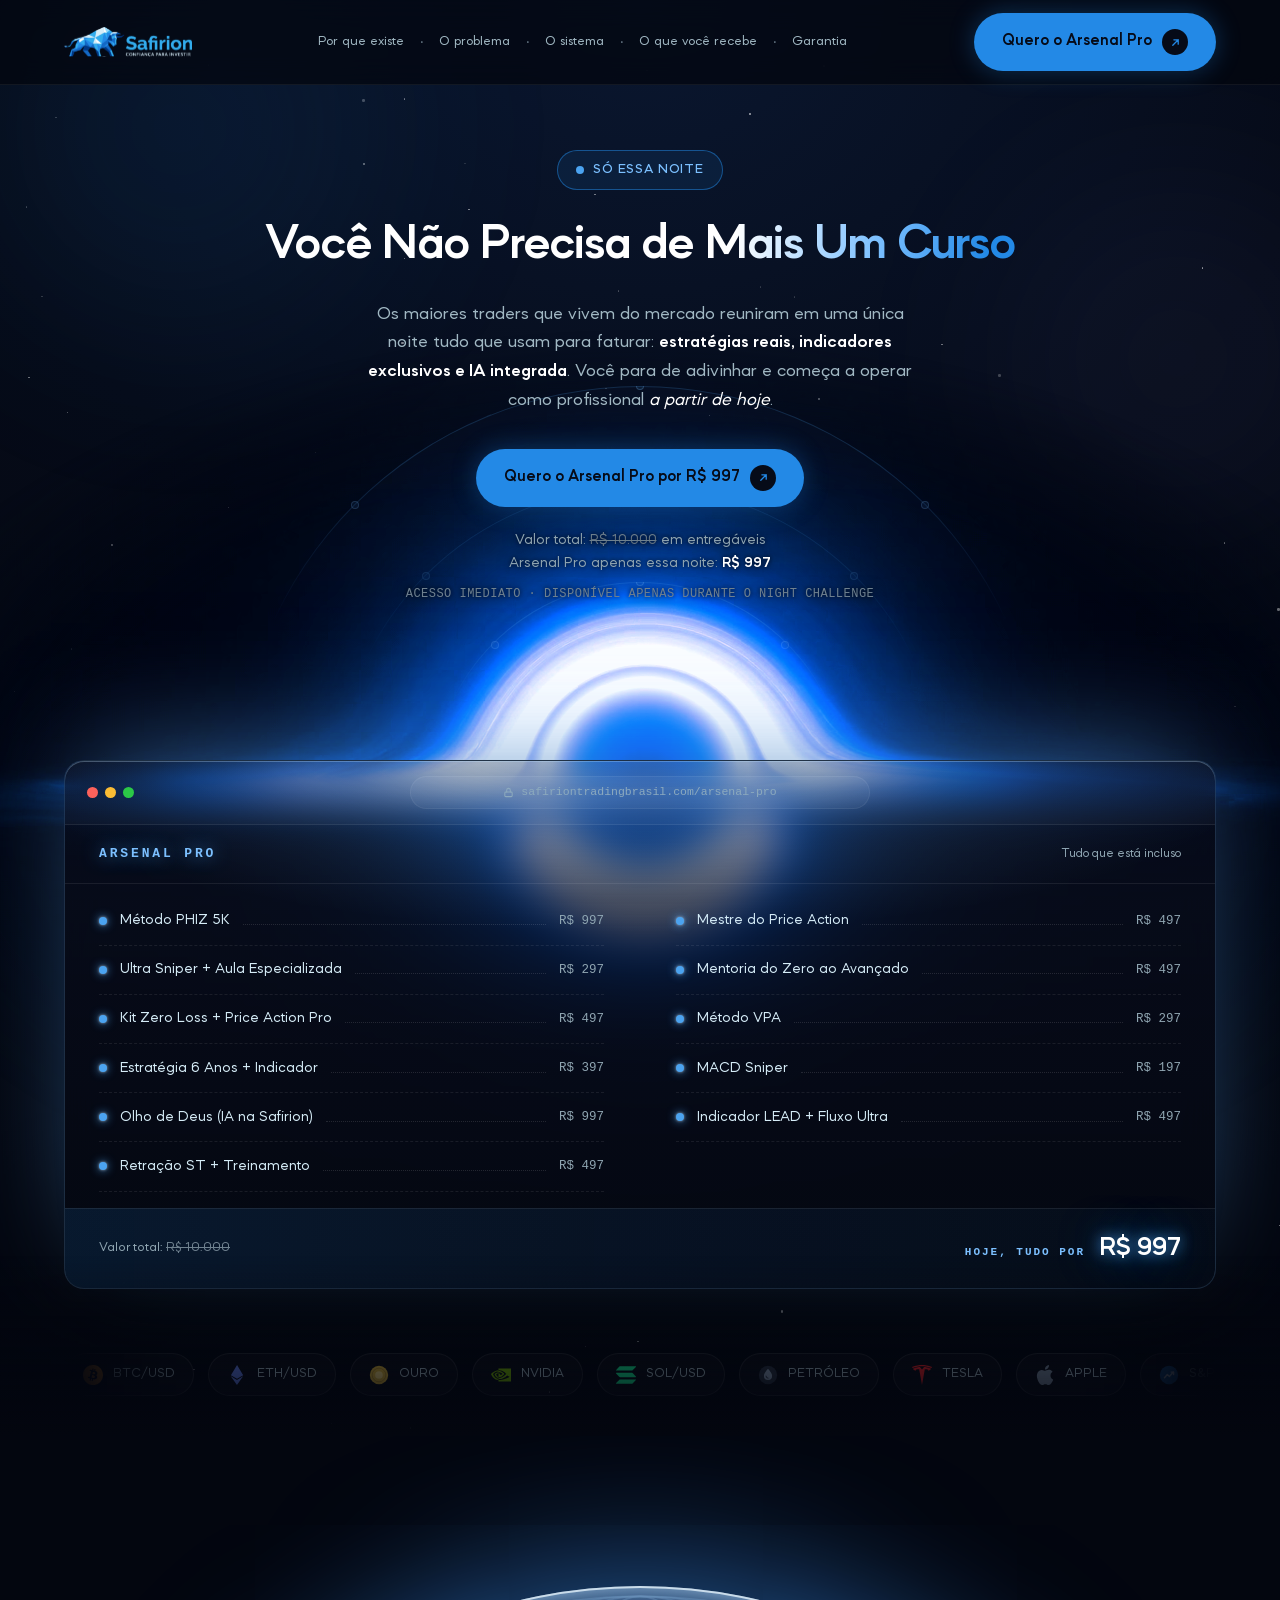
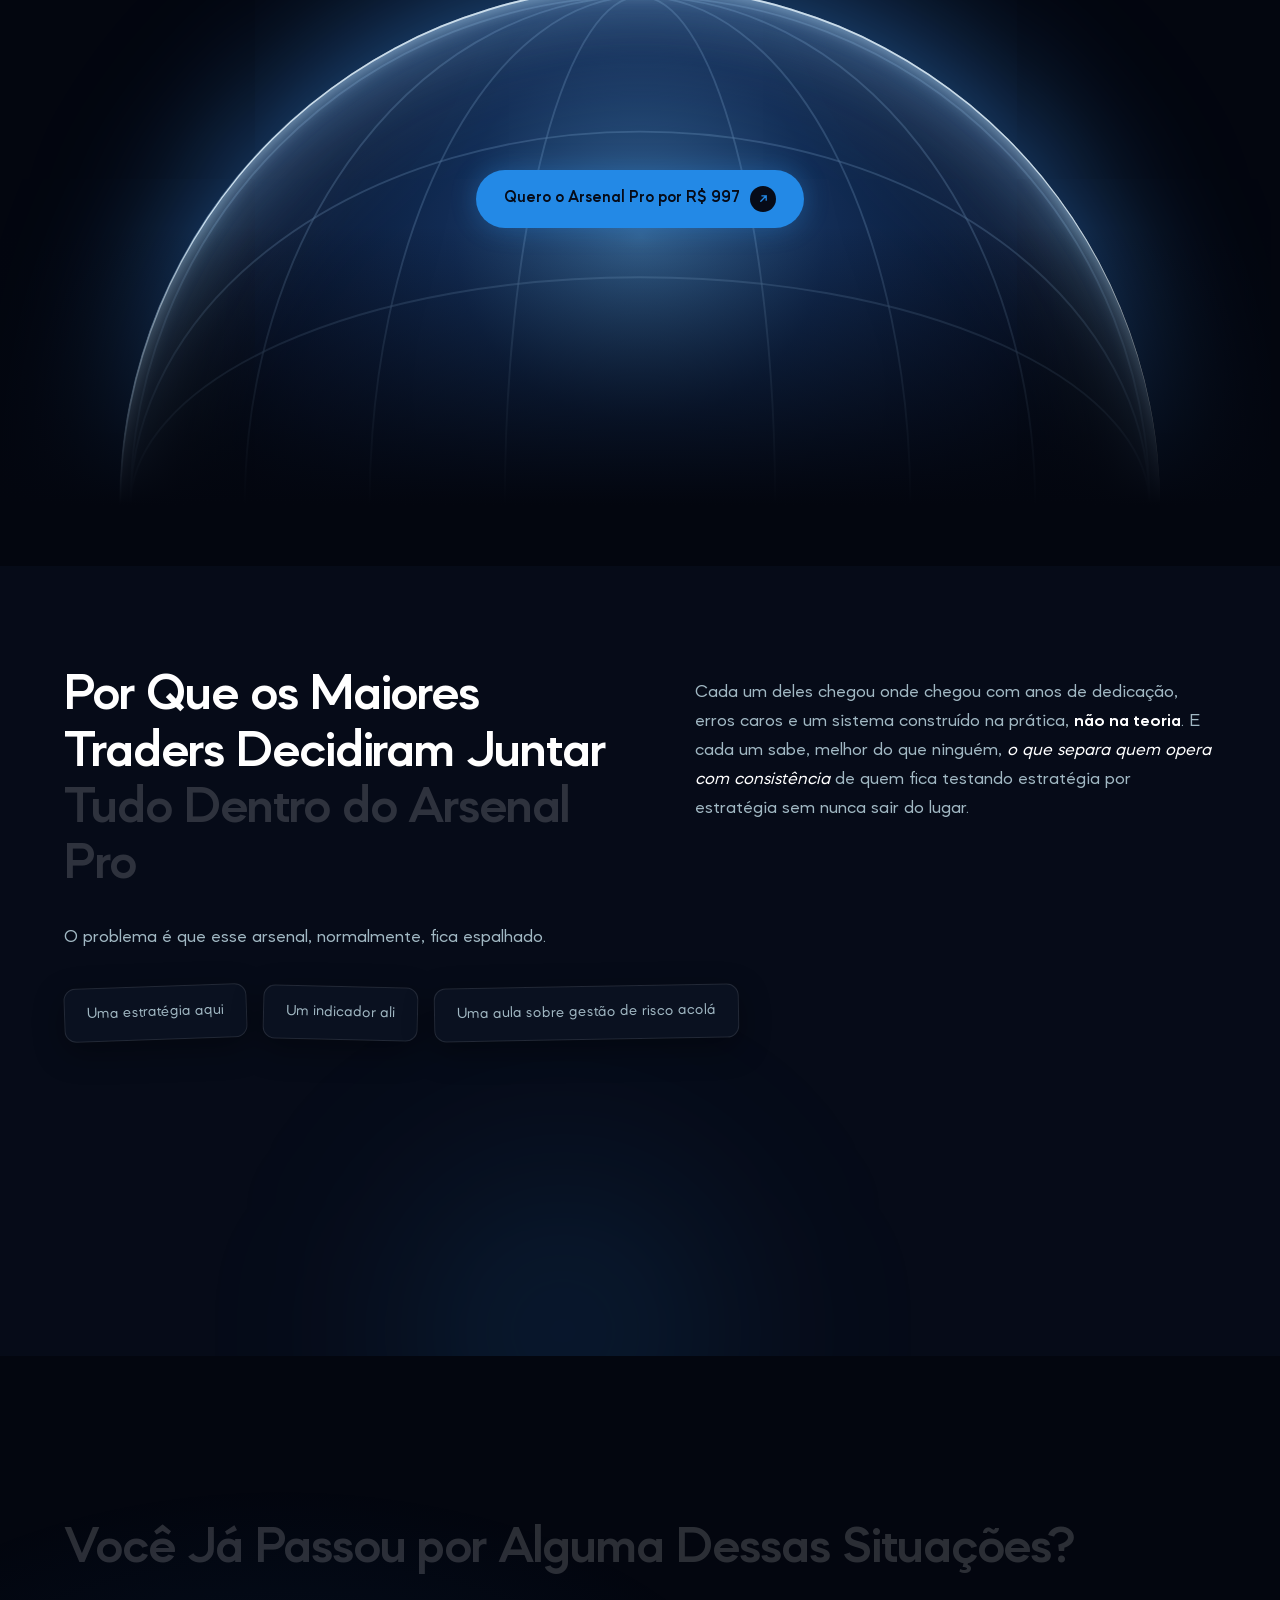
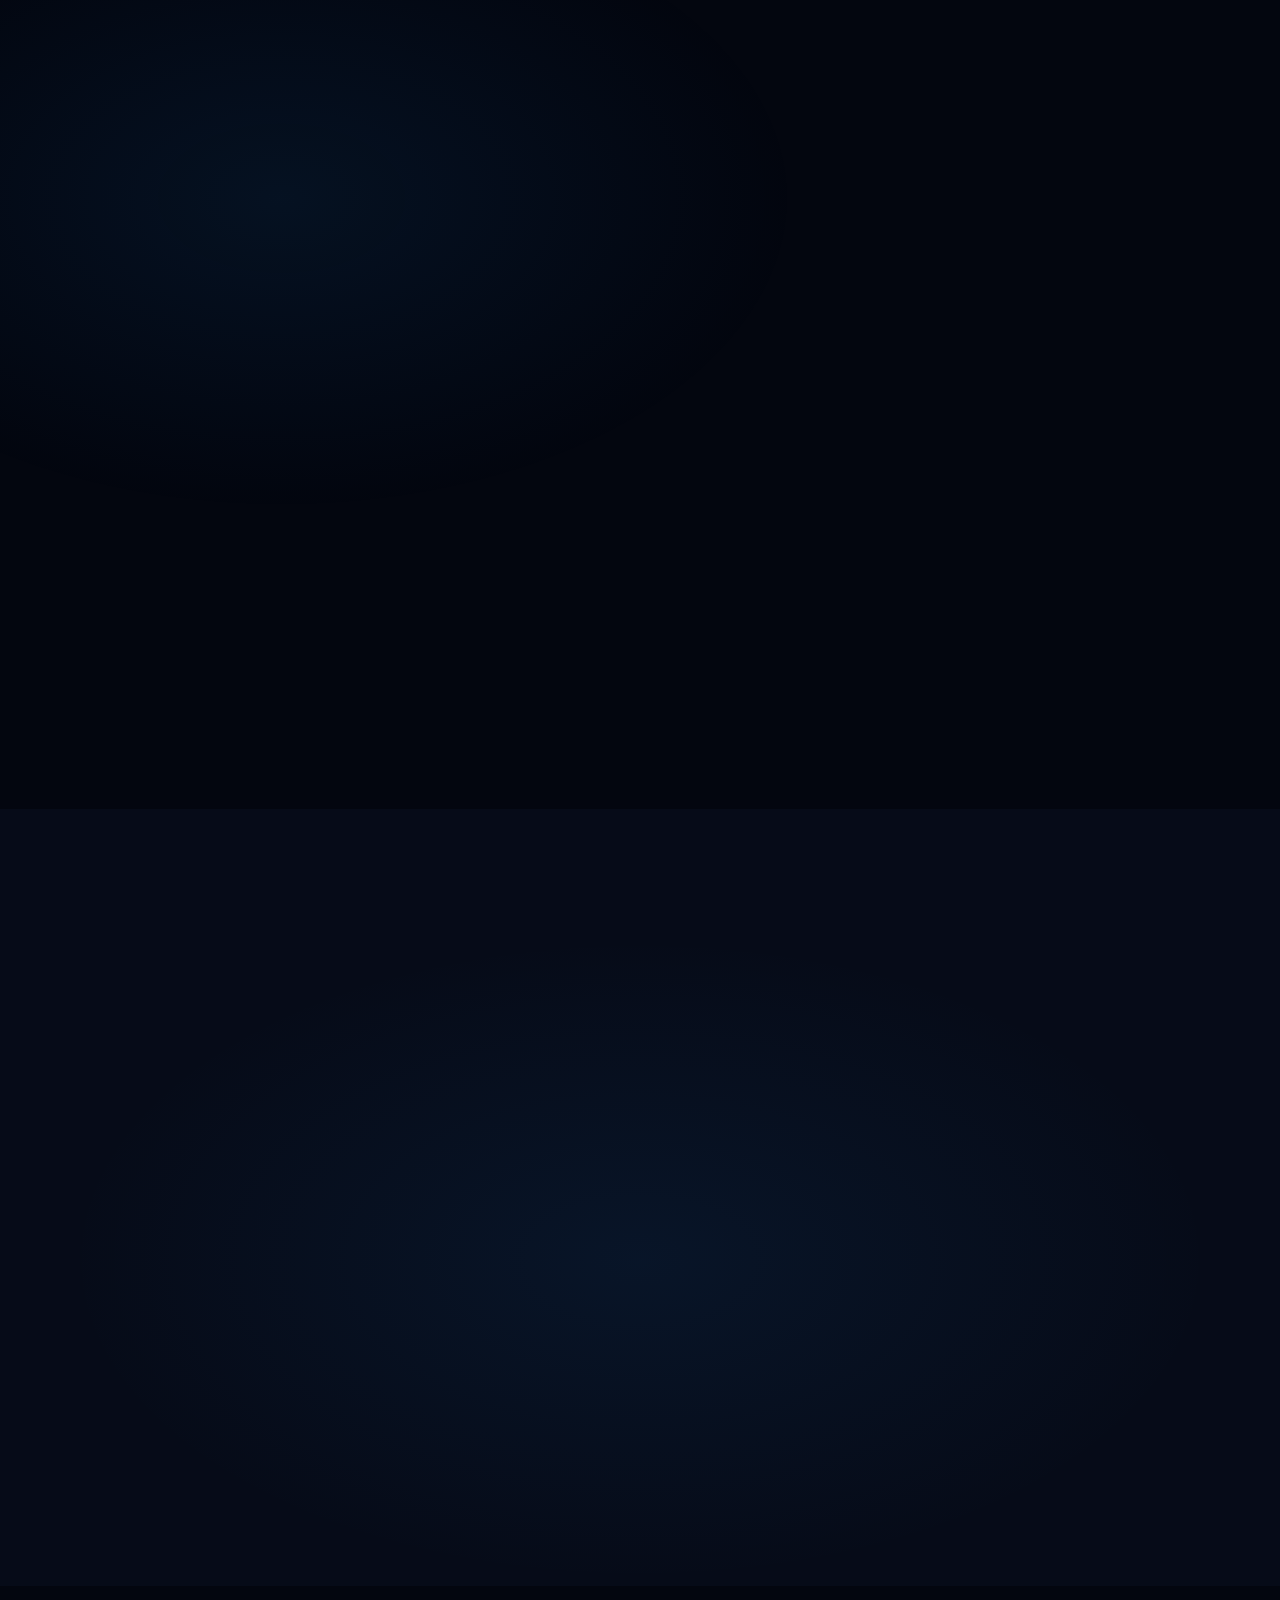
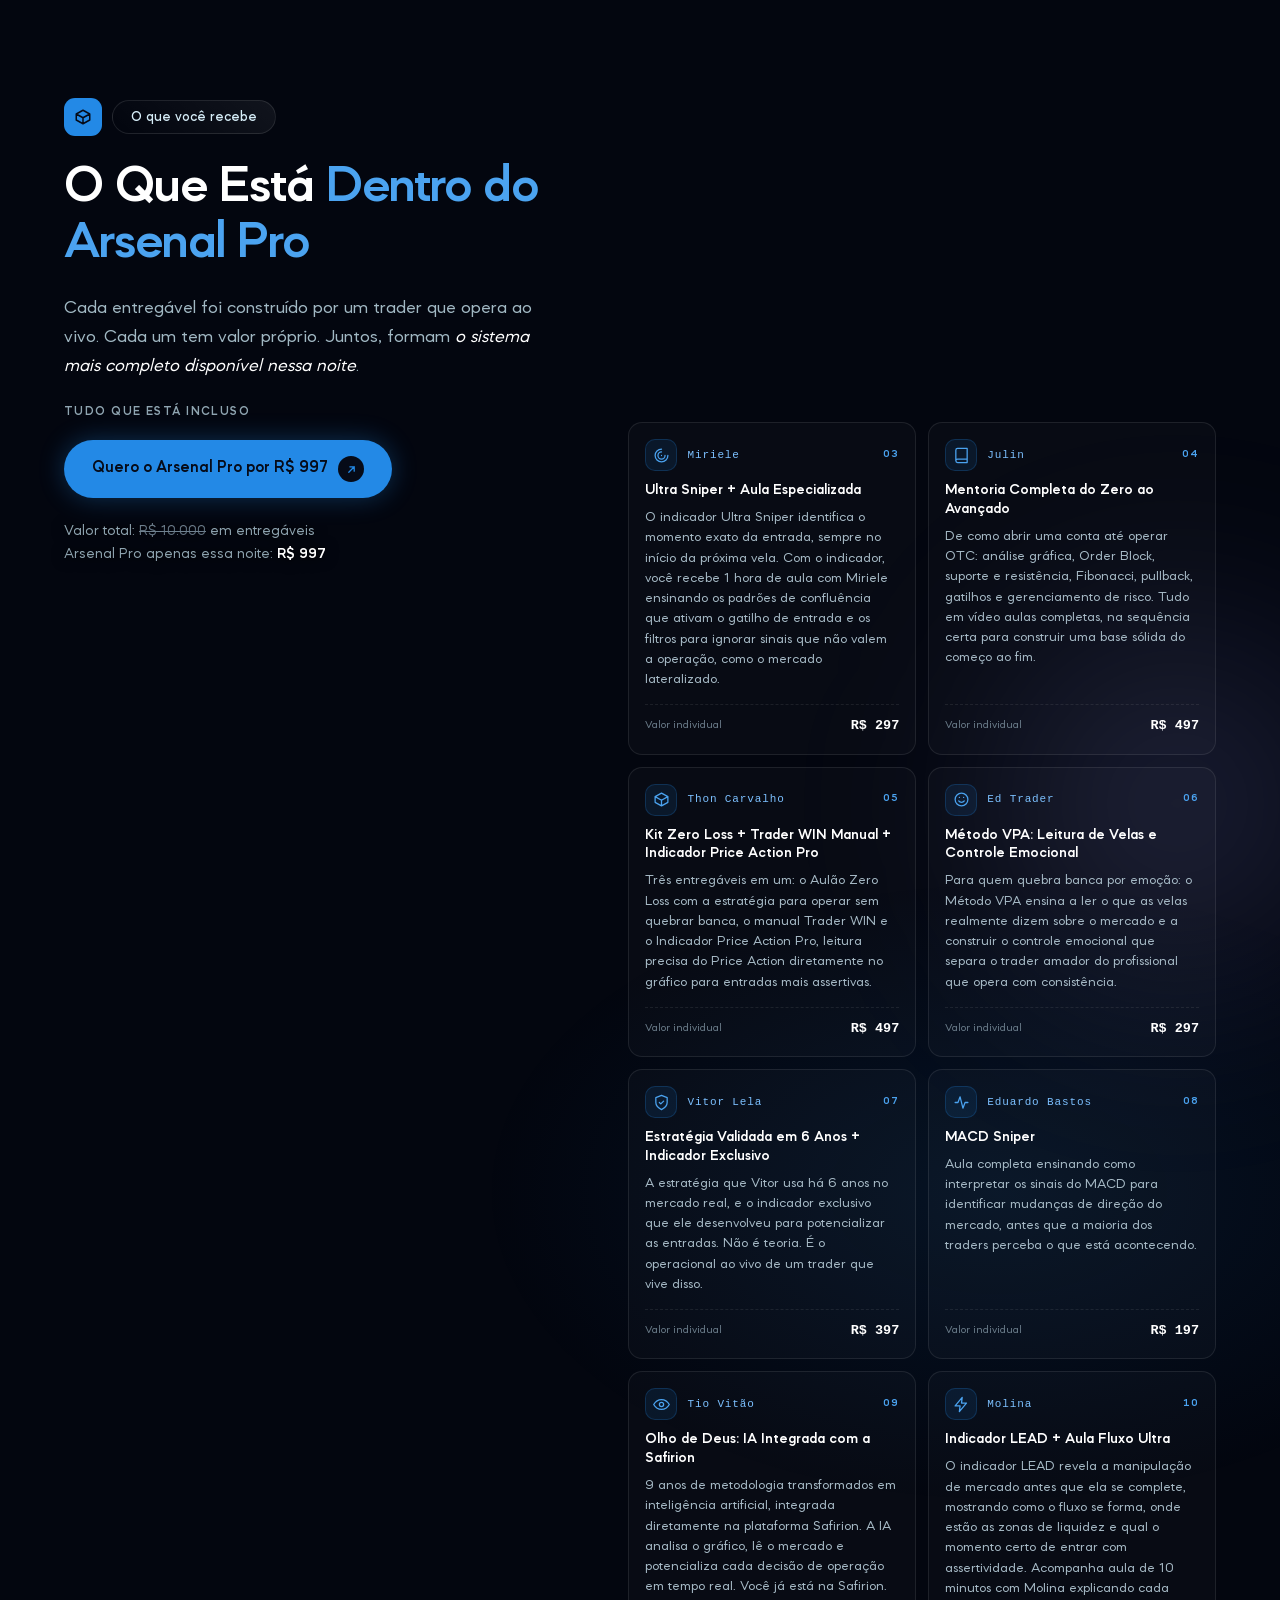
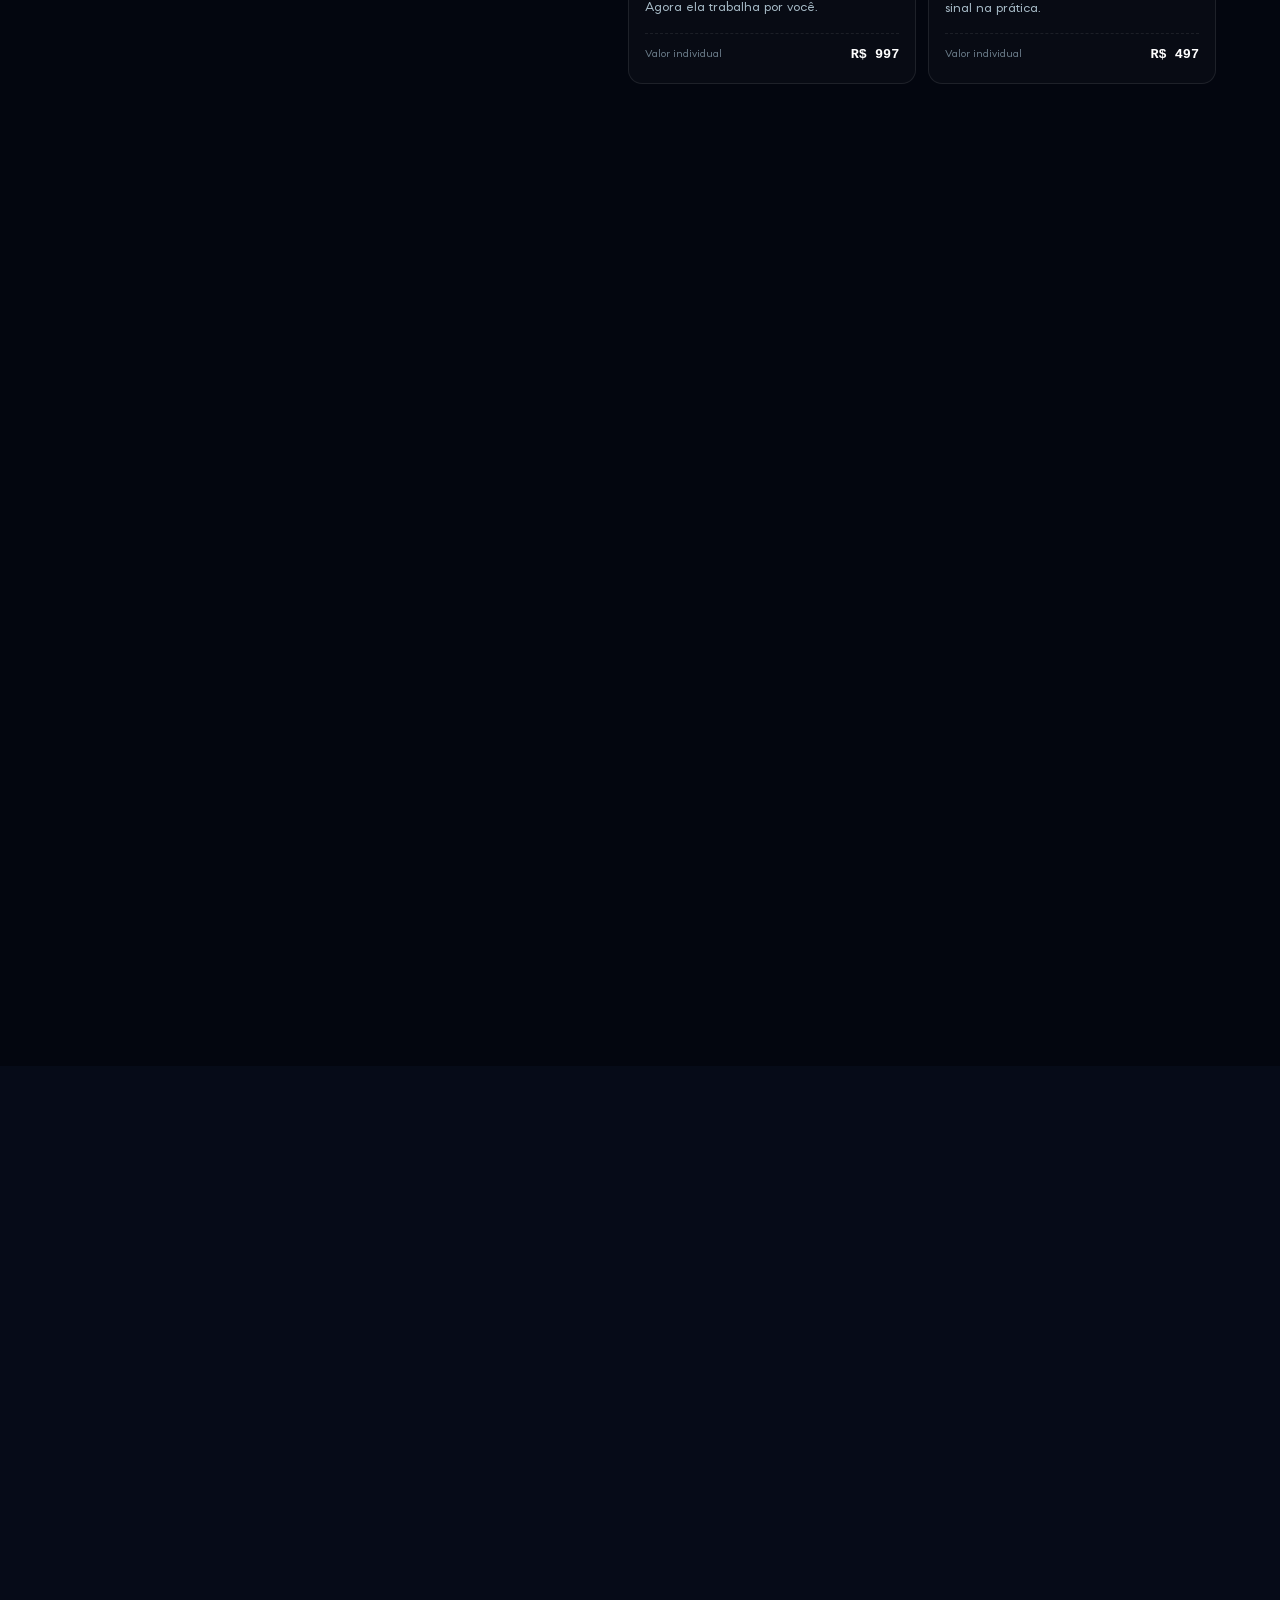
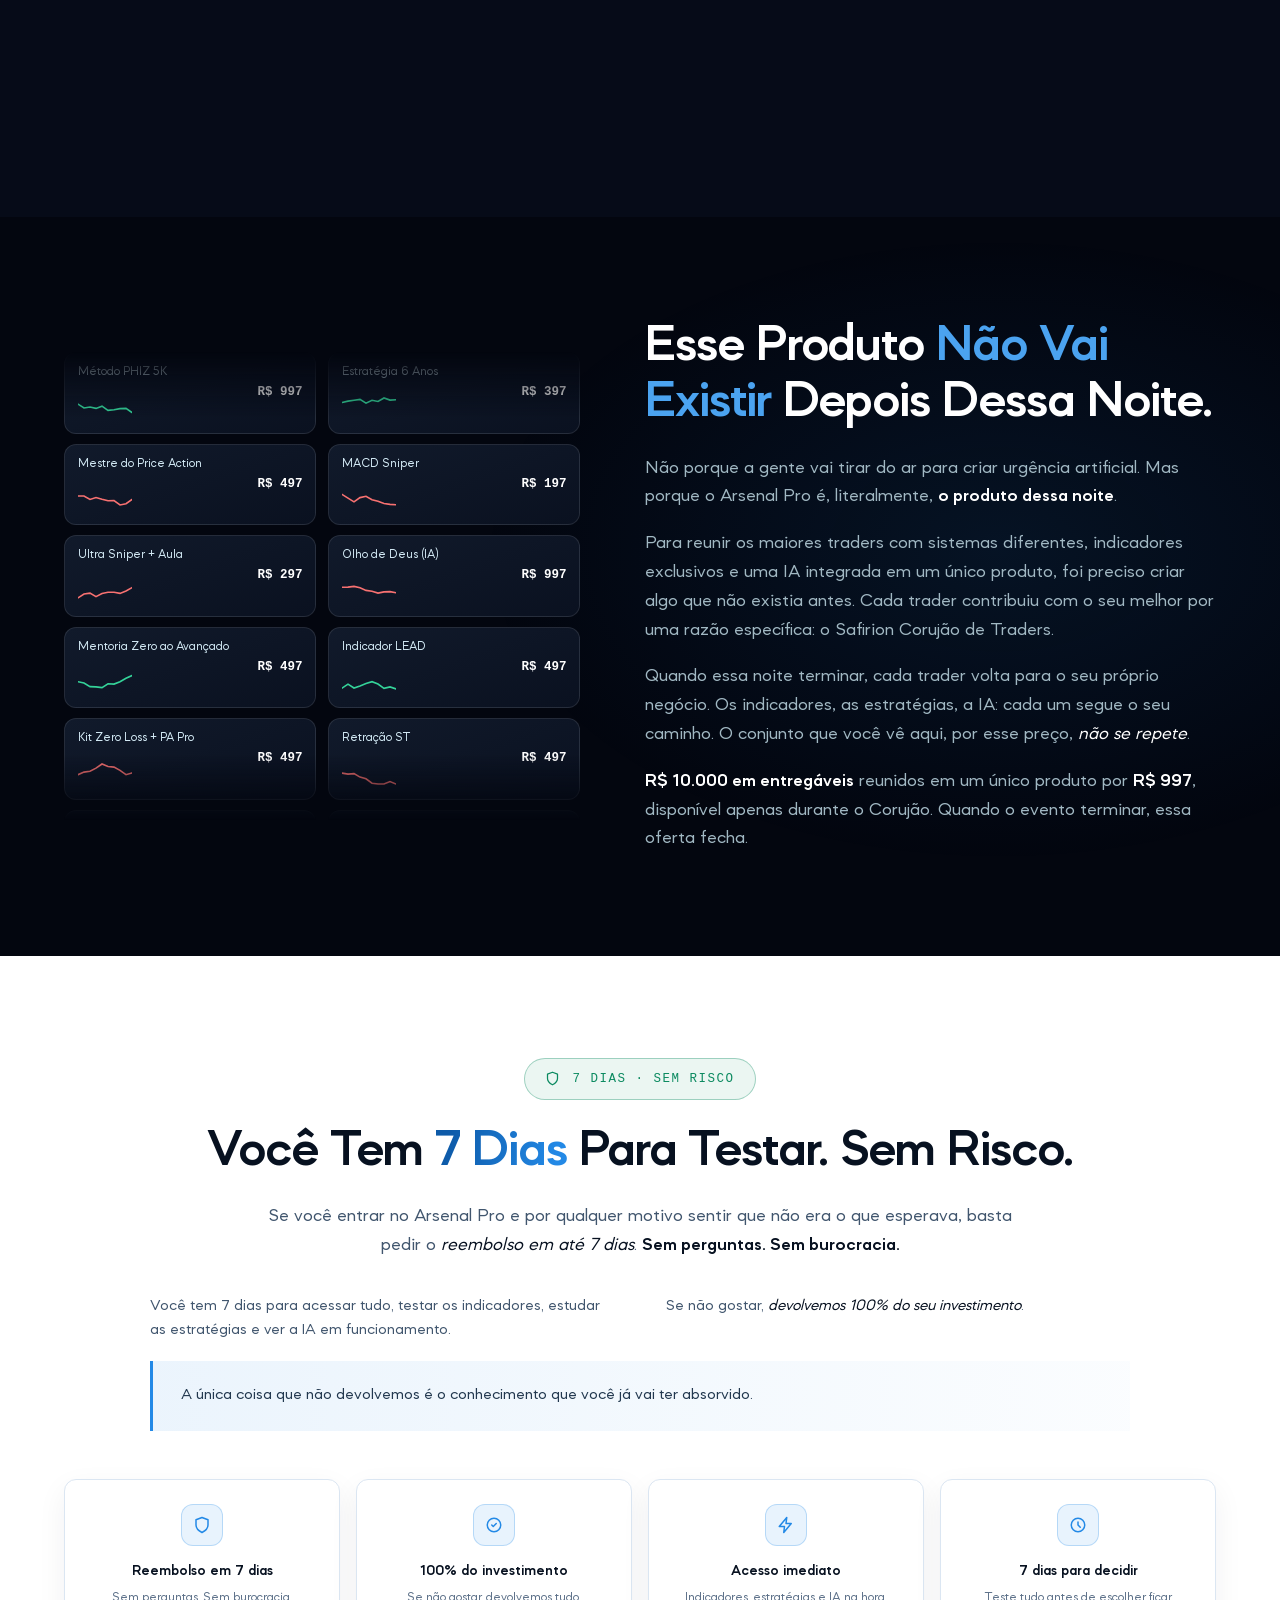
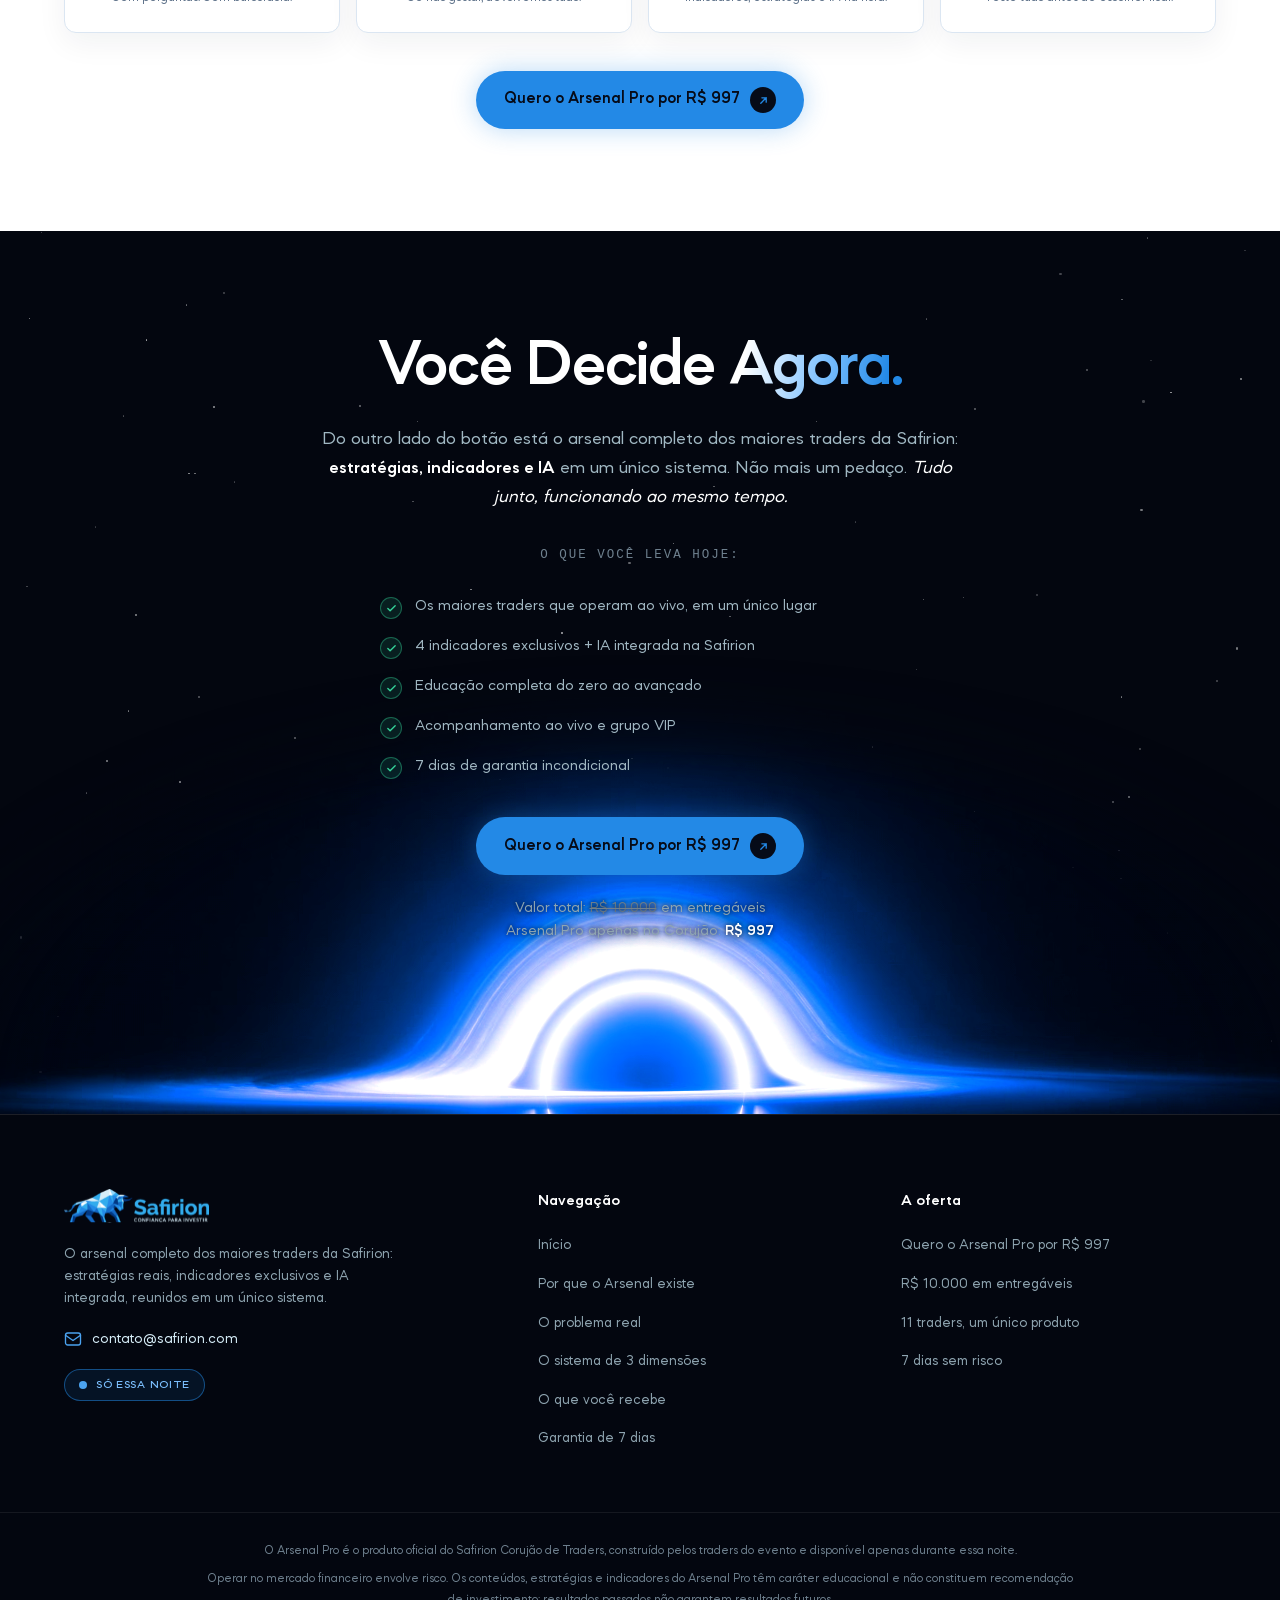
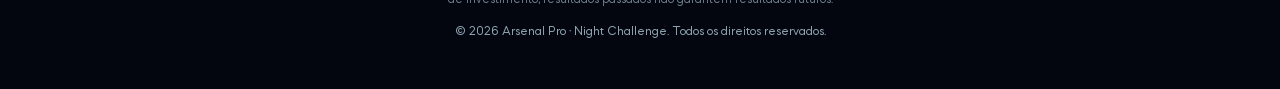
==== commit 0279d01e: "Tipografia com os valores computados exatos do clone da safirion Medicao lado a lado no Playwright (" ====
--- a/index.html
+++ b/index.html
@@ -64,10 +64,12 @@
 /* headline "shine" do clone: bordas esmaecem no fundo, destaque azul sólido */
 .sh{background-image:linear-gradient(90deg,rgb(10,17,32) -4%,rgb(255,255,255) 50%,rgb(10,17,32) 108%);-webkit-background-clip:text;background-clip:text;-webkit-text-fill-color:transparent;color:transparent}
 h2 em,.titulo-azul{font-style:normal;color:var(--azul);-webkit-text-fill-color:var(--azul)}
-h1,h2,h3{font-weight:600;line-height:1.12;letter-spacing:-.015em}
+h1,h2,h3{font-weight:600;letter-spacing:-.02em}
+h1{line-height:1.2}
+h2,h3{line-height:1.08}
 h2{font-size:clamp(30px,4.6vw,52px);margin-bottom:22px}
 h3{font-size:20px;line-height:1.3}
-.lead{color:var(--txt-2);font-size:clamp(16px,1.35vw,18.5px);max-width:760px}
+.lead{color:var(--txt-2);font-size:clamp(15px,1.5vw,18px);line-height:1.6;max-width:760px}
 .lead + .lead{margin-top:18px}
 .num-chip{font-family:var(--mono);font-size:12px;color:var(--azul-claro);background:var(--chip-bg);border:1px solid rgba(35,137,230,.3);border-radius:100px;padding:4px 12px;letter-spacing:.08em}
 .grad-blue{background:linear-gradient(100deg,#fff 10%,var(--azul-glow) 55%,var(--azul) 90%);-webkit-background-clip:text;background-clip:text;color:transparent}
@@ -154,9 +156,9 @@
 .badge-noite{display:inline-flex;align-items:center;gap:9px;padding:8px 18px;border-radius:100px;border:1px solid var(--borda-azul);background:var(--chip-bg);font-size:13.5px;color:var(--azul-glow);letter-spacing:.06em;text-transform:uppercase;font-weight:500;margin-bottom:26px}
 .badge-noite .viva{width:8px;height:8px;border-radius:50%;background:var(--azul-claro);animation:kv-pulsa 1.8s ease-out infinite}
 @keyframes kv-pulsa{0%{box-shadow:0 0 0 0 rgba(35,137,230,.5)}70%{box-shadow:0 0 0 9px rgba(35,137,230,0)}100%{box-shadow:0 0 0 0 rgba(35,137,230,0)}}
-.hero h1{font-size:clamp(40px,5.6vw,72px);margin-bottom:24px}
+.hero h1{font-size:clamp(36px,3.9vw,56px);margin-bottom:24px}
 .hero h1 .grad-blue{display:inline}
-.hero .sub{color:var(--txt-2);font-size:clamp(16.5px,1.4vw,19px);max-width:560px;margin-bottom:34px}
+.hero .sub{color:var(--txt-2);font-size:clamp(15px,1.5vw,18px);line-height:1.6;max-width:560px;margin-bottom:34px}
 /* CTA no padrão exato do clone: azul sólido, texto escuro, círculo escuro com seta azul */
 .cta{display:inline-flex;align-items:center;gap:10px;padding:16px 28px;border-radius:999px;background:var(--azul);color:#060b18;font-family:var(--sans);font-weight:700;font-size:16px;text-decoration:none;border:none;cursor:pointer;box-shadow:0 0 26px rgba(35,137,230,.32);transition:transform .28s ease,box-shadow .28s ease,filter .28s ease;position:relative}
 .cta:hover{transform:translateY(-3px);filter:brightness(1.07);box-shadow:0 0 44px rgba(35,137,230,.55)}
